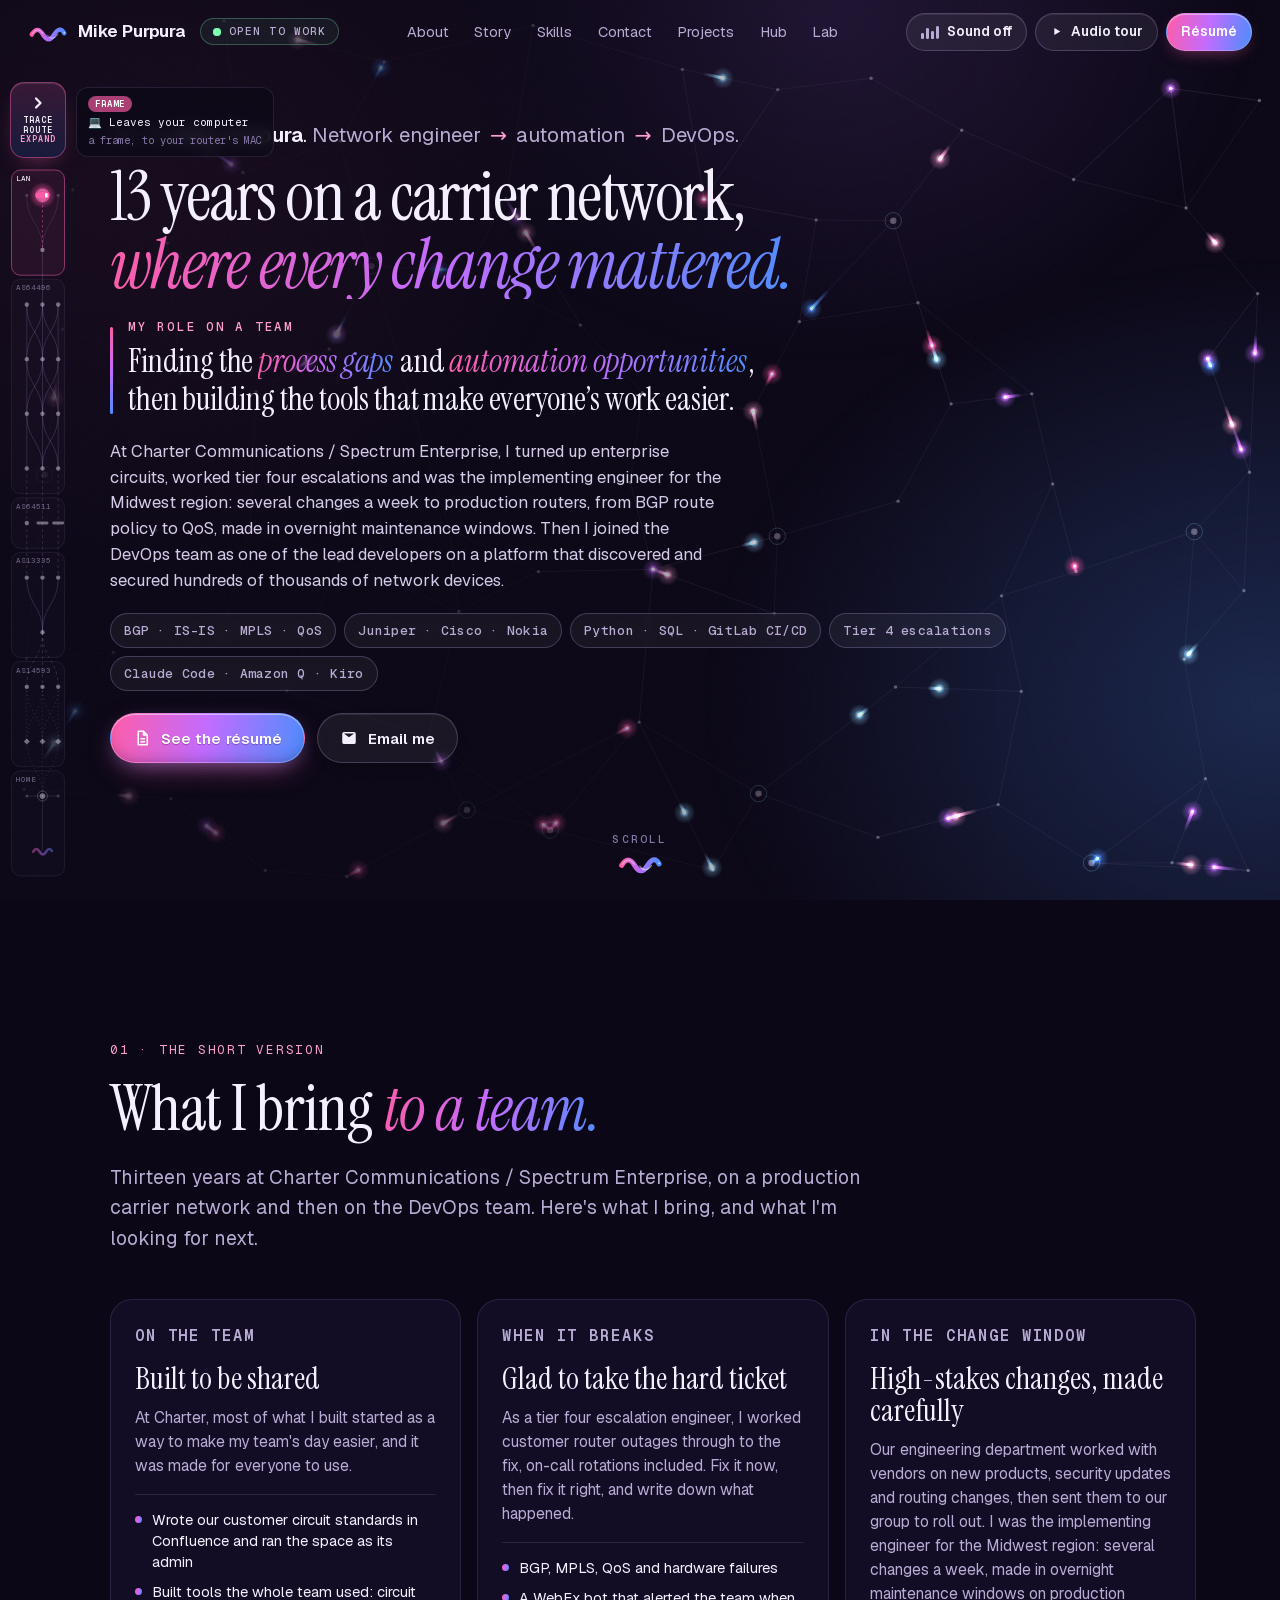
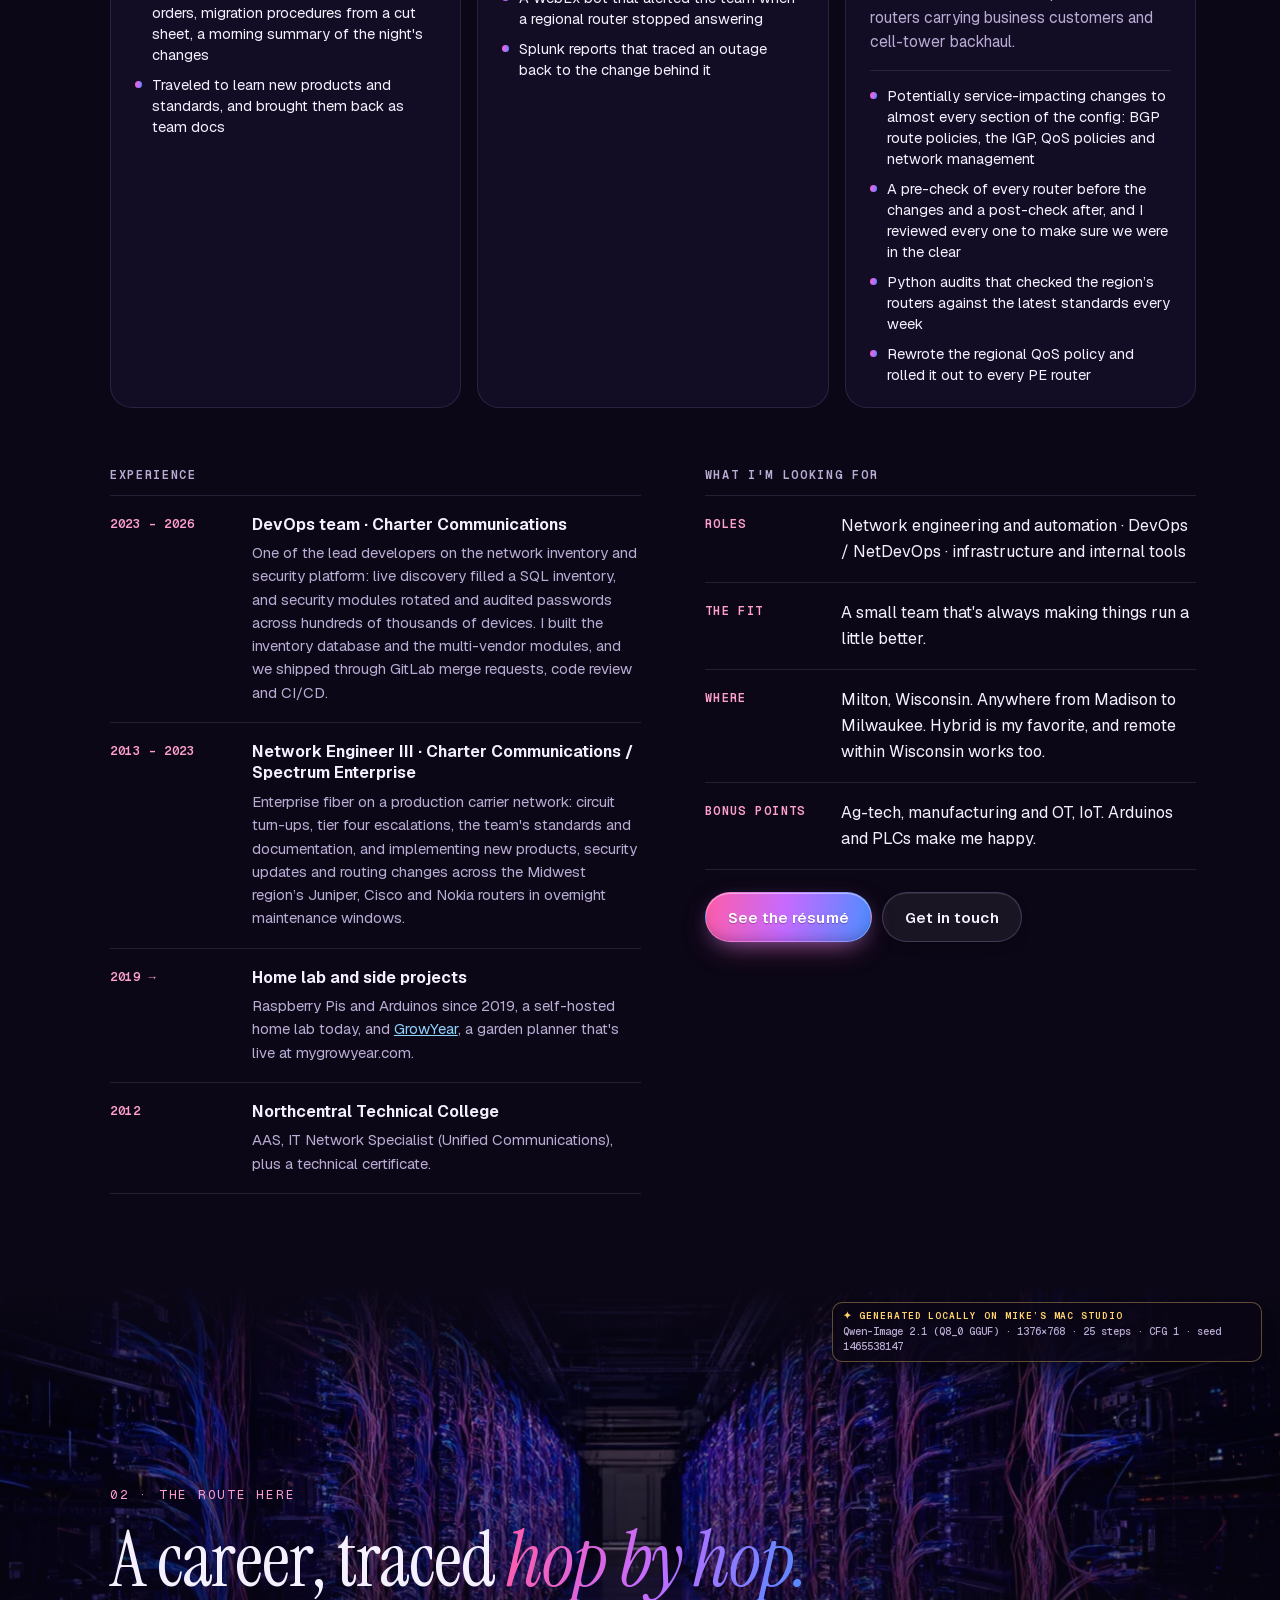
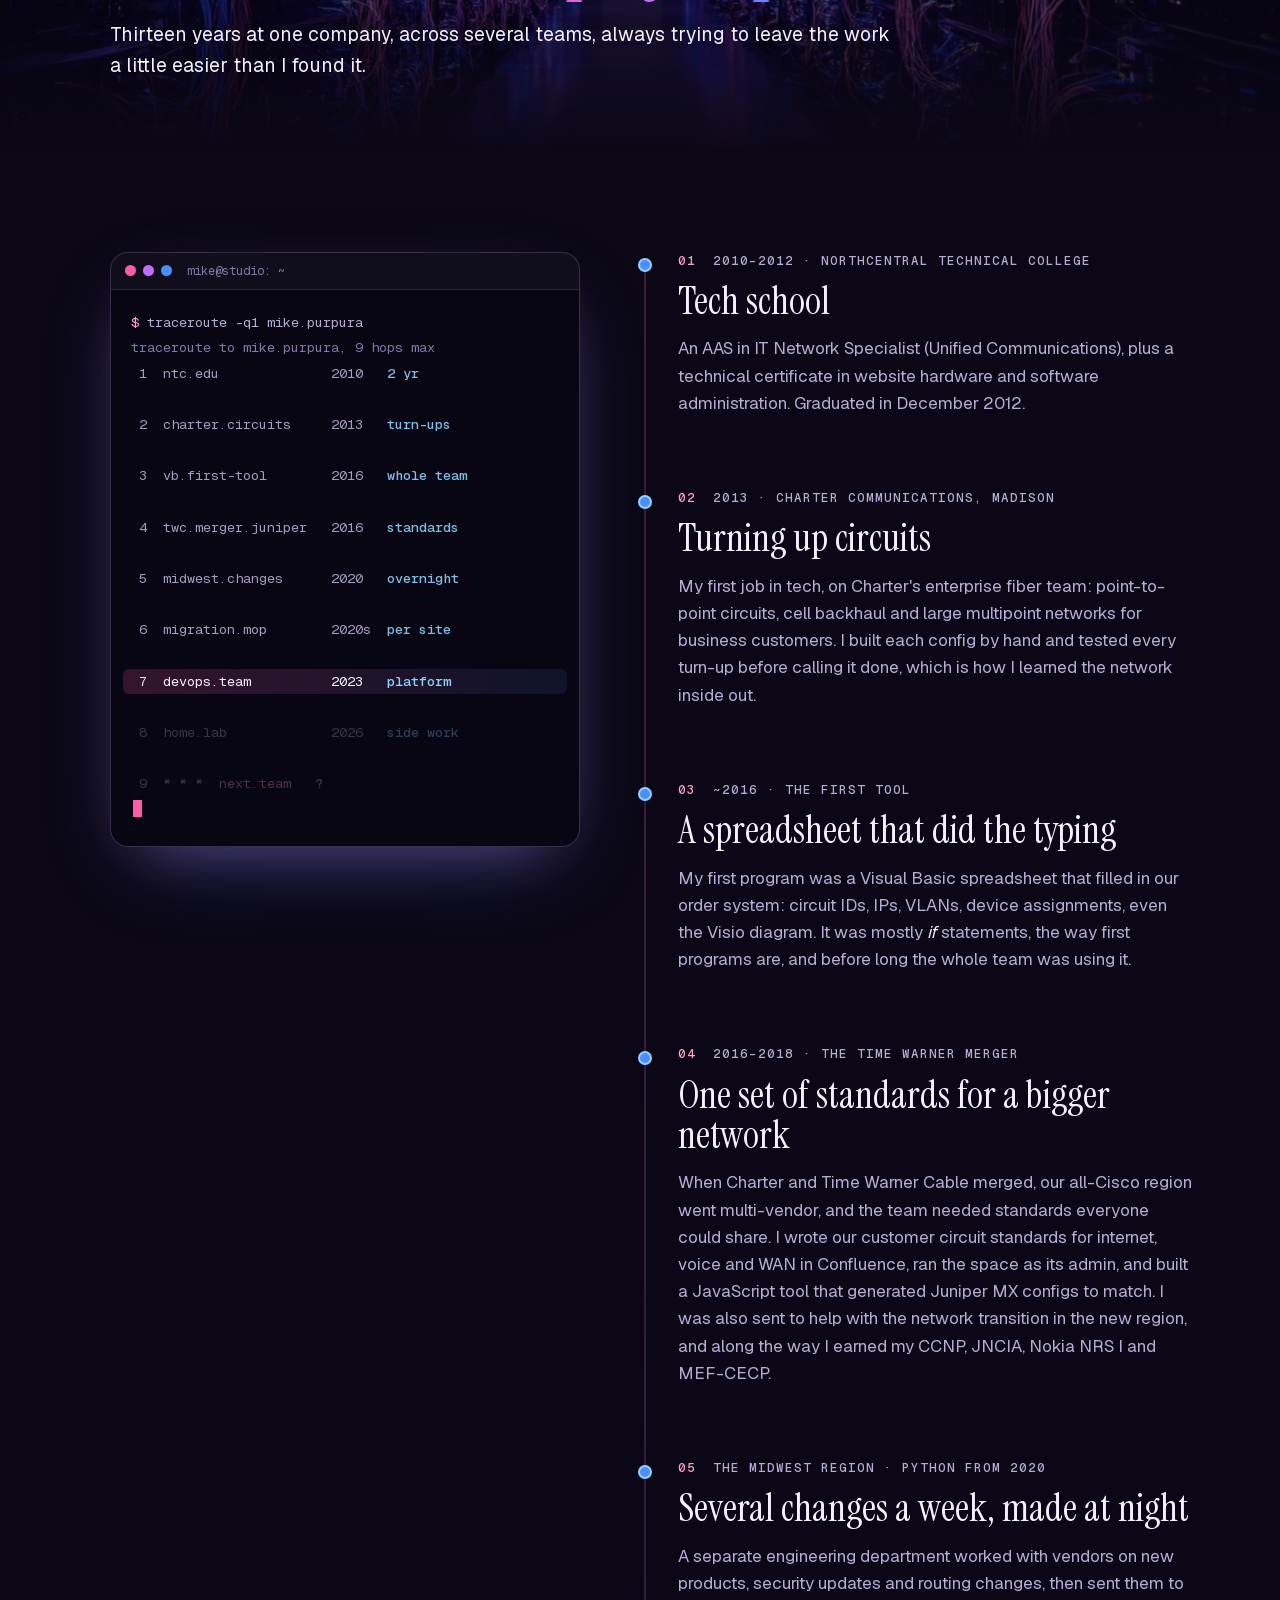
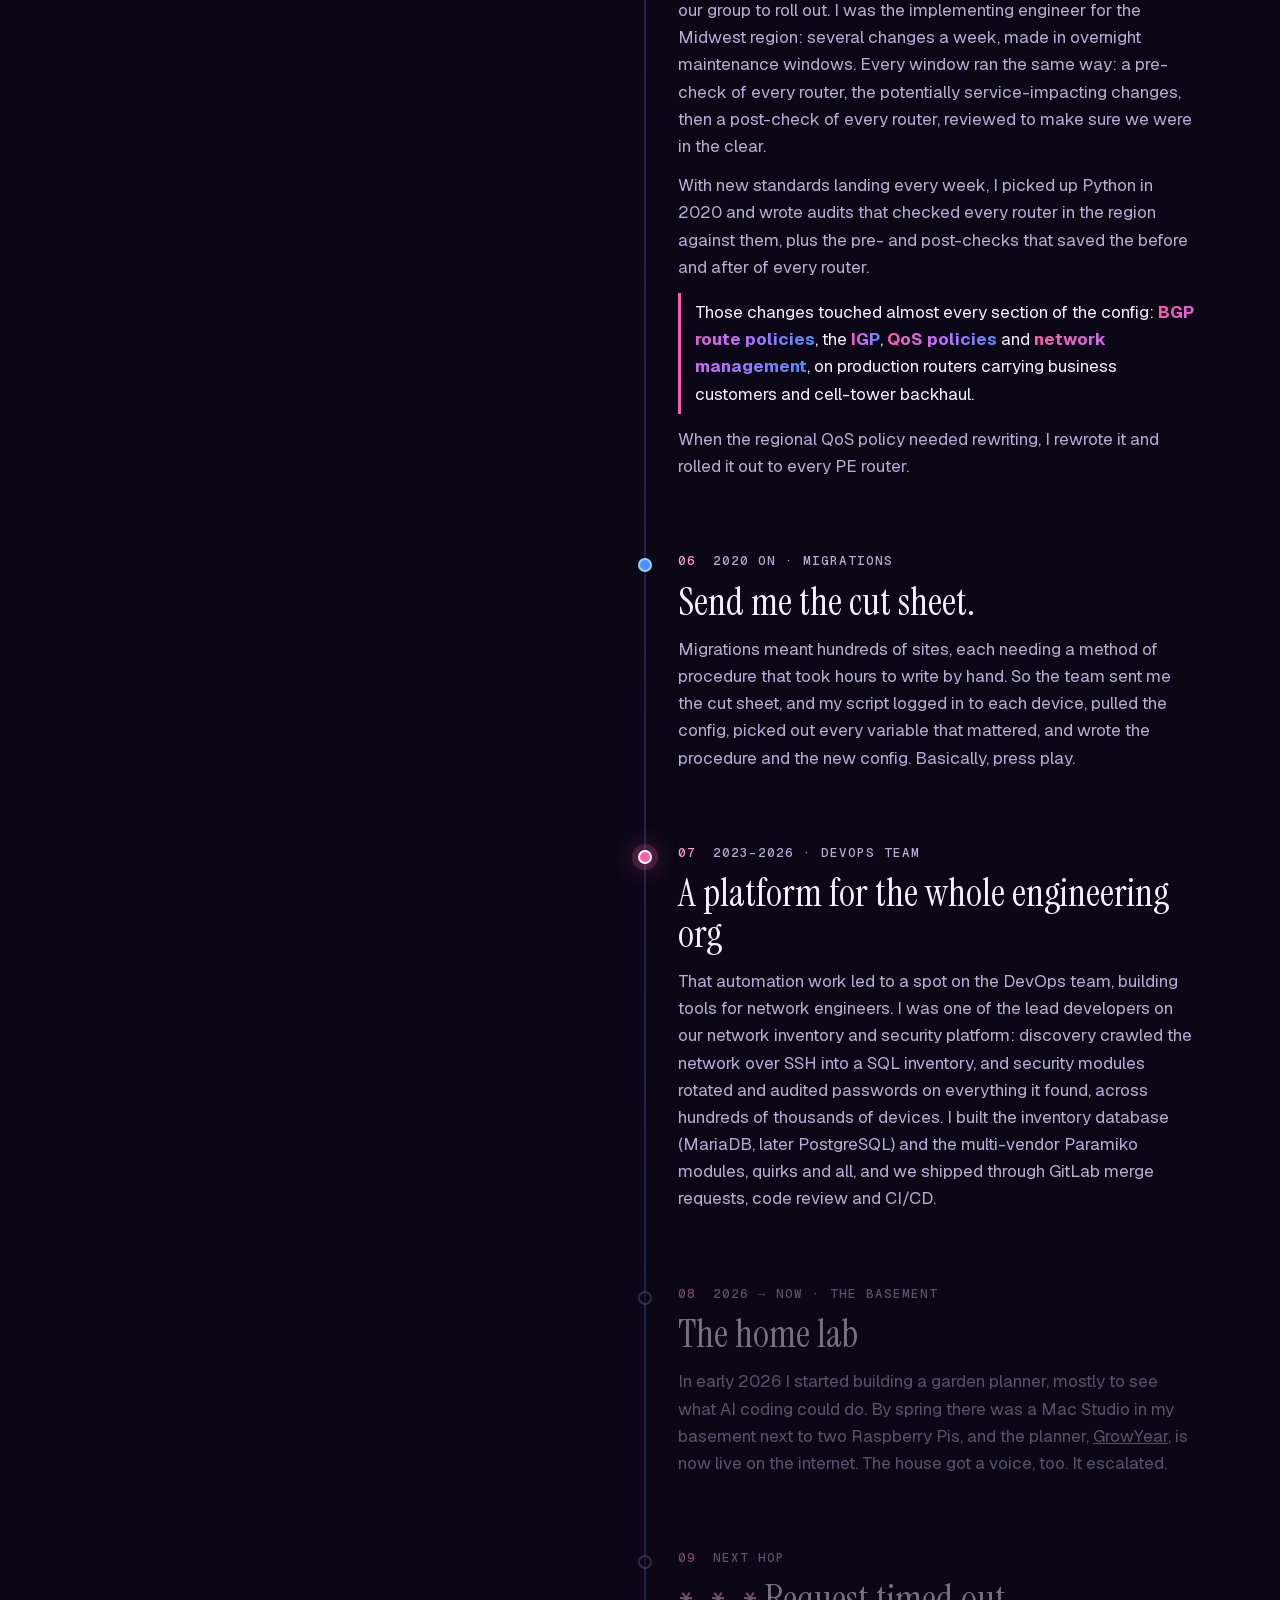
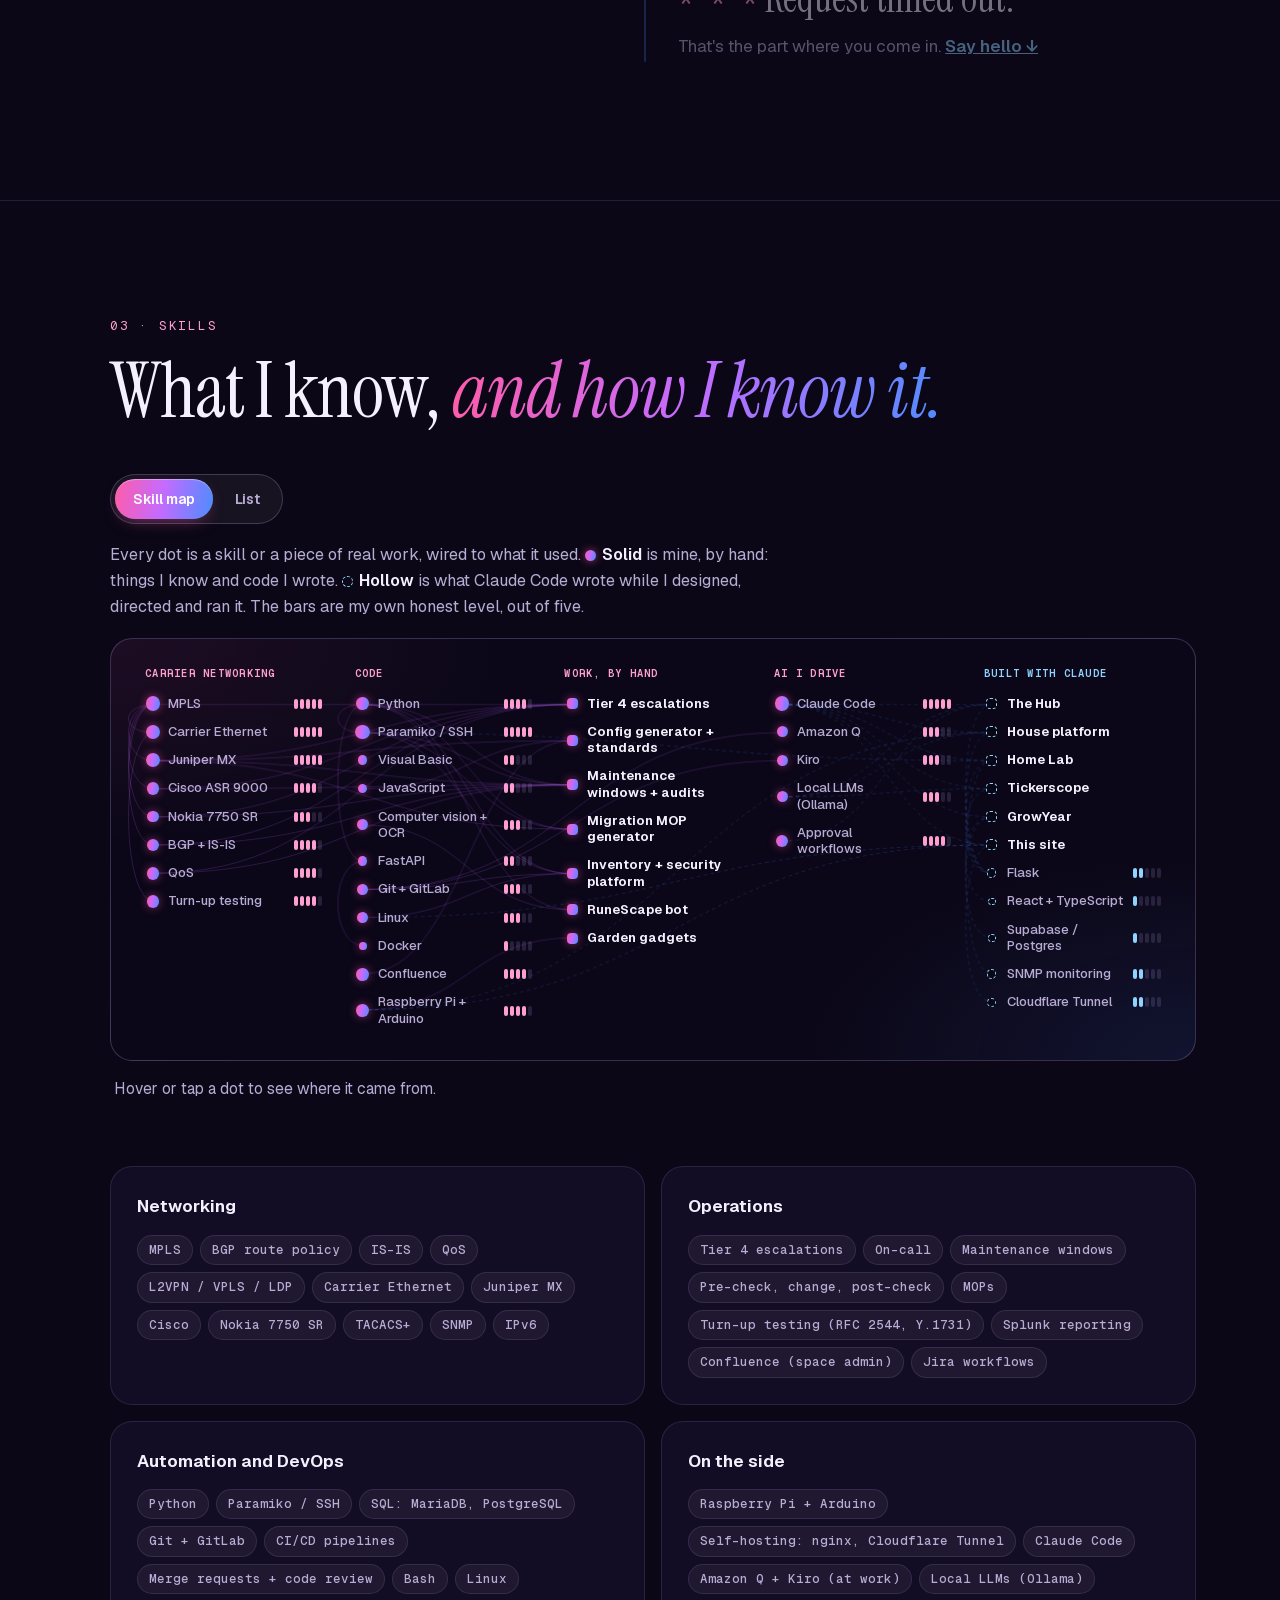
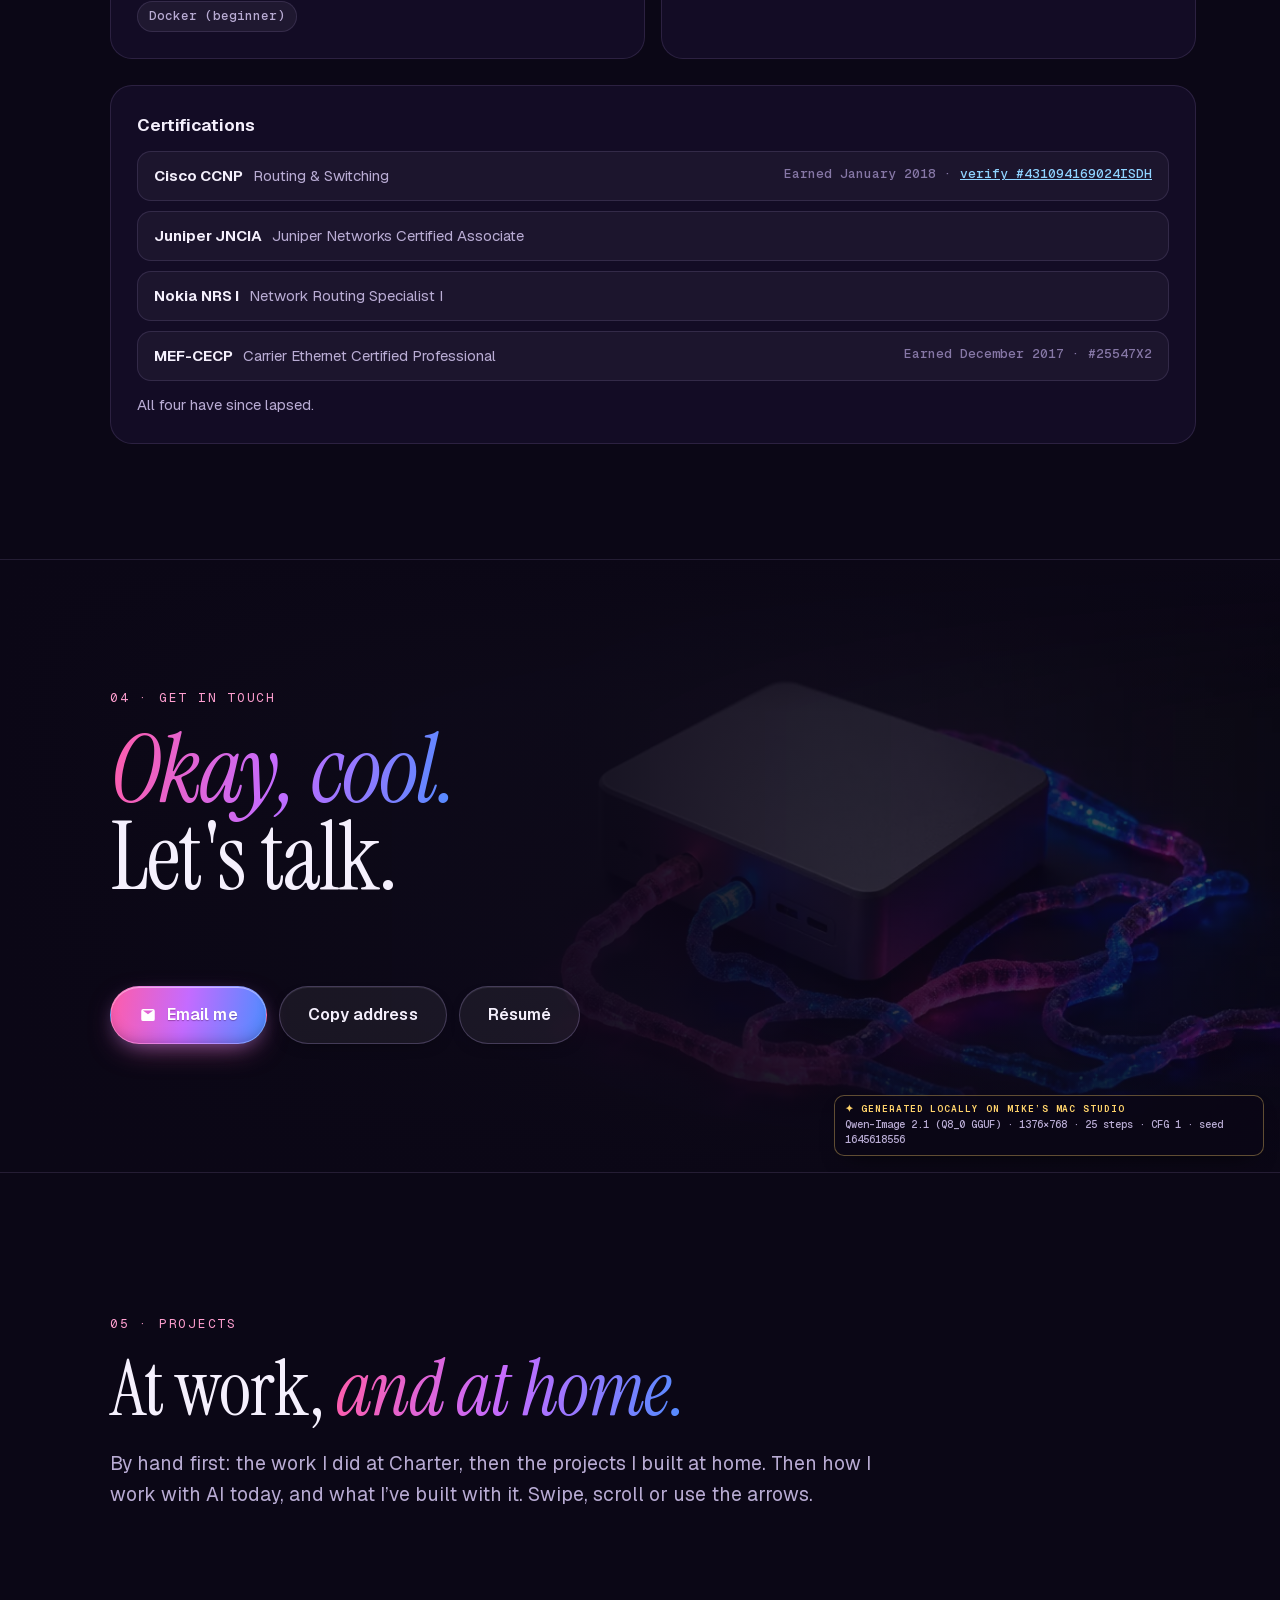
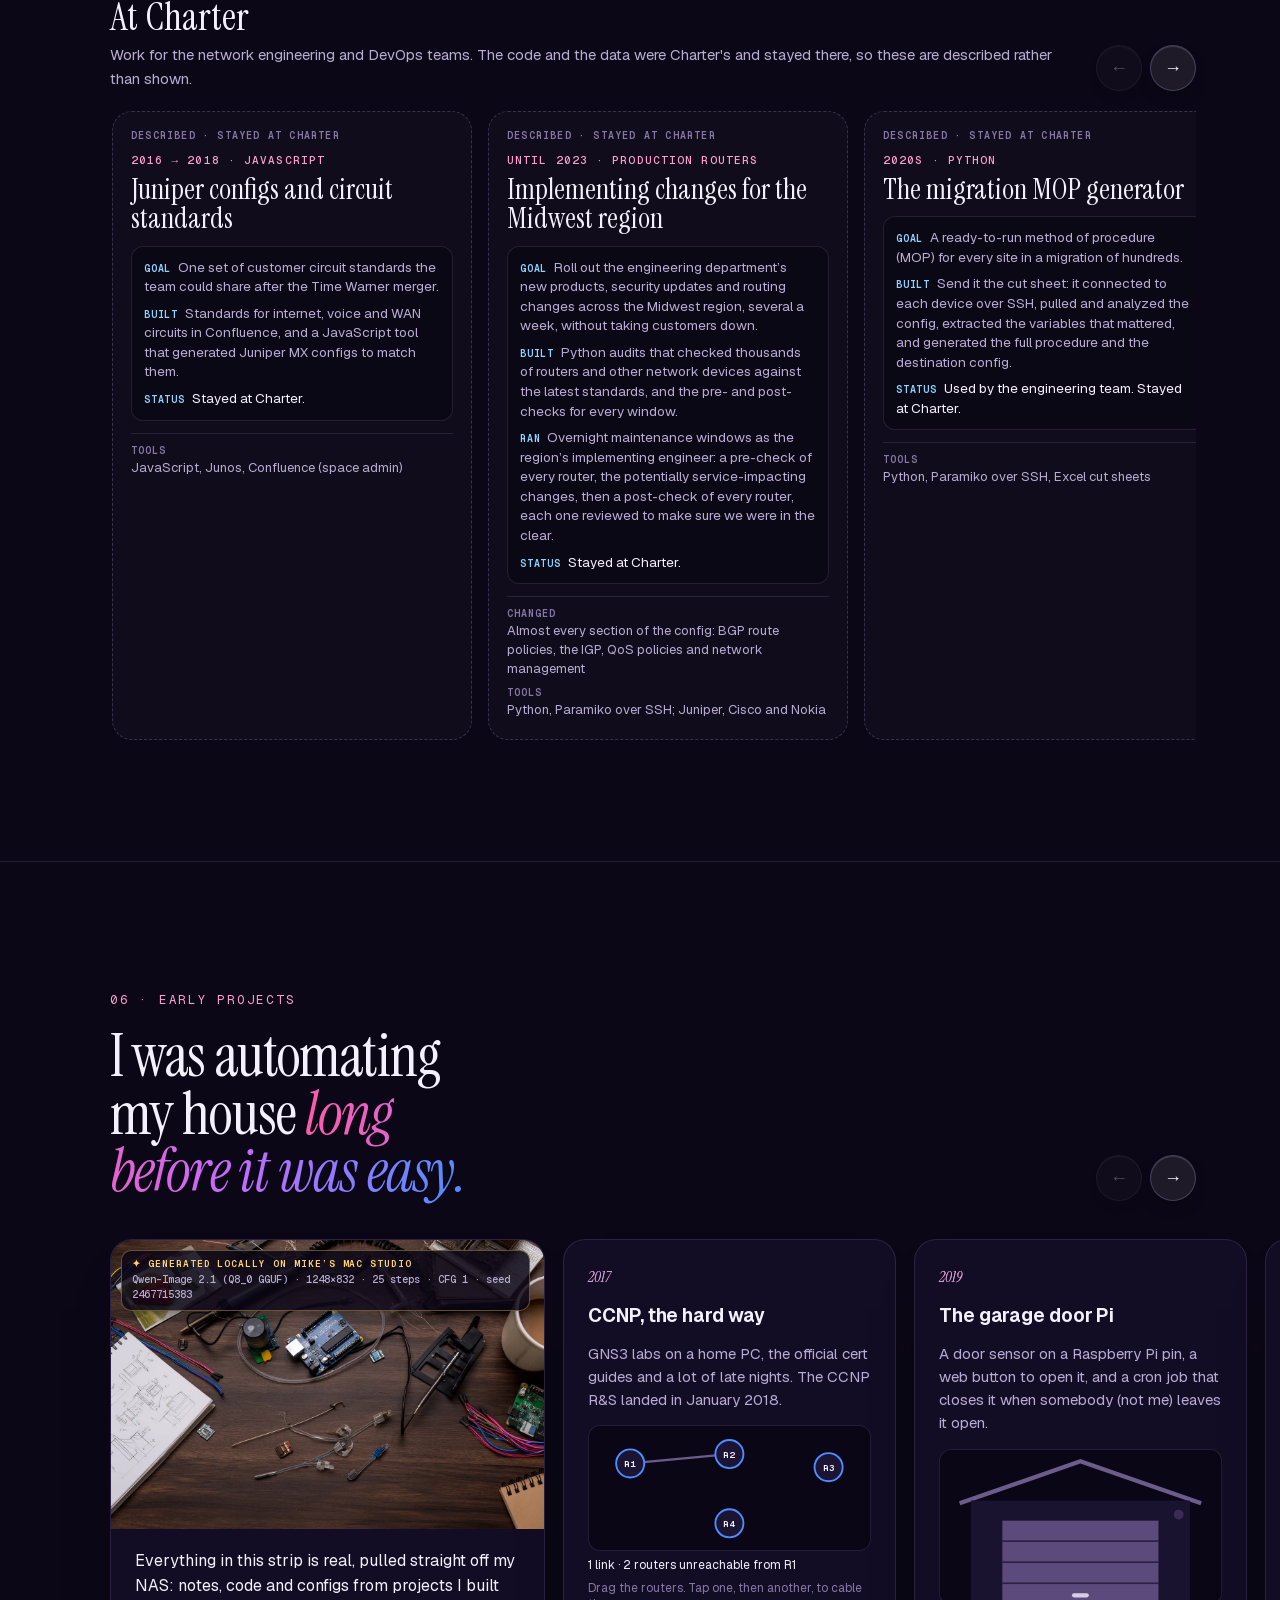
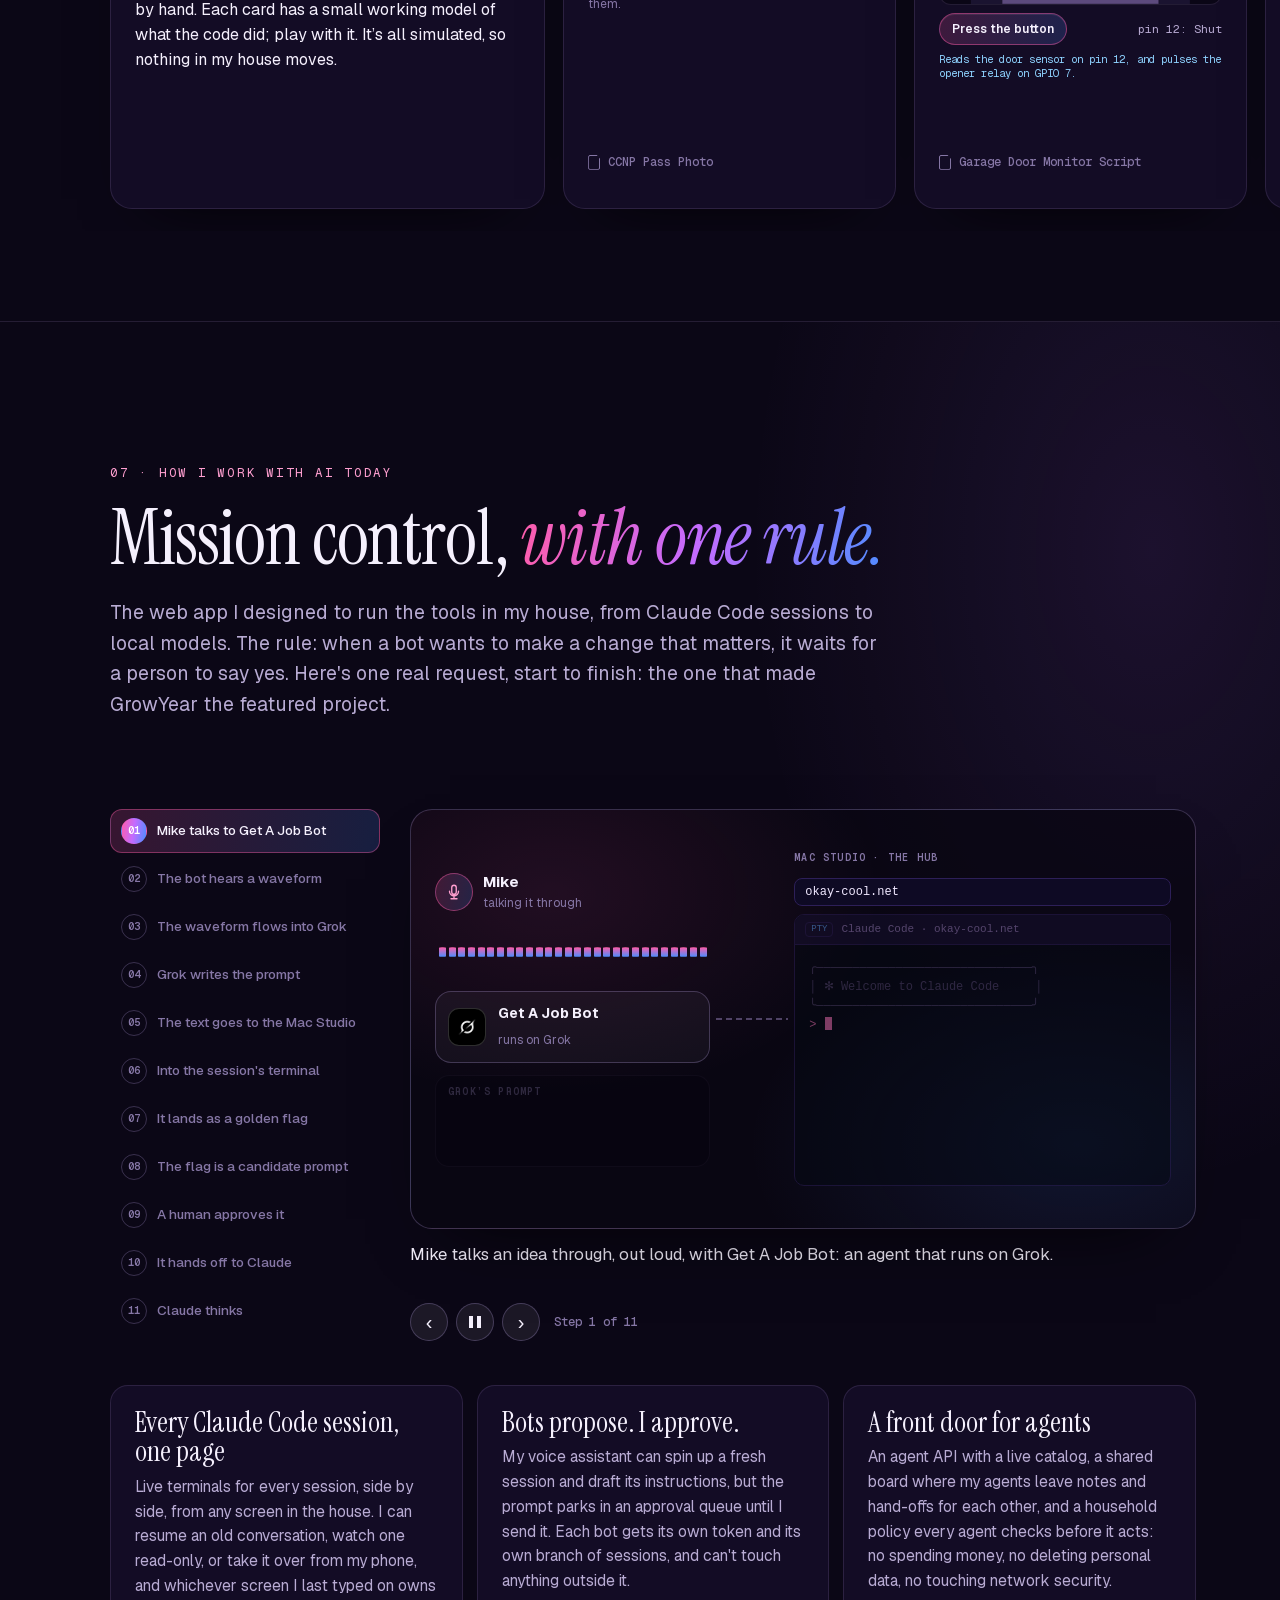
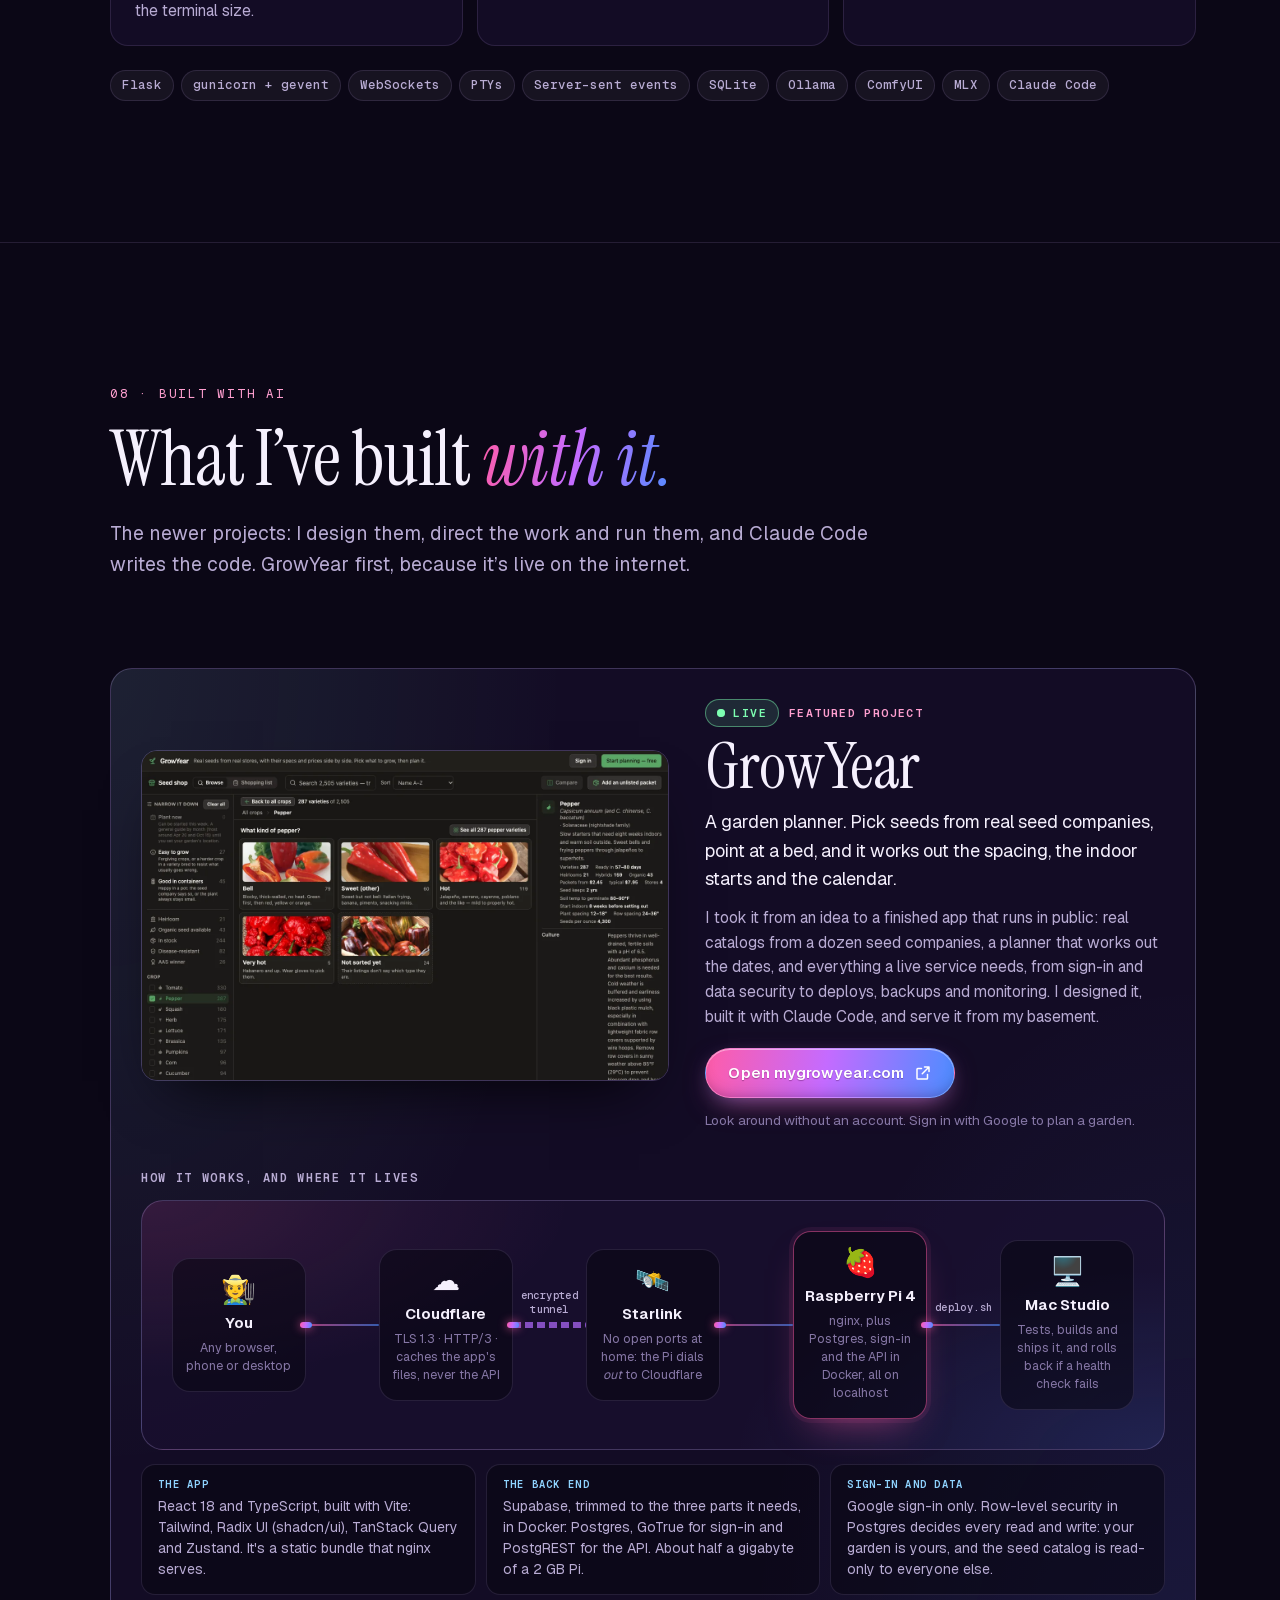
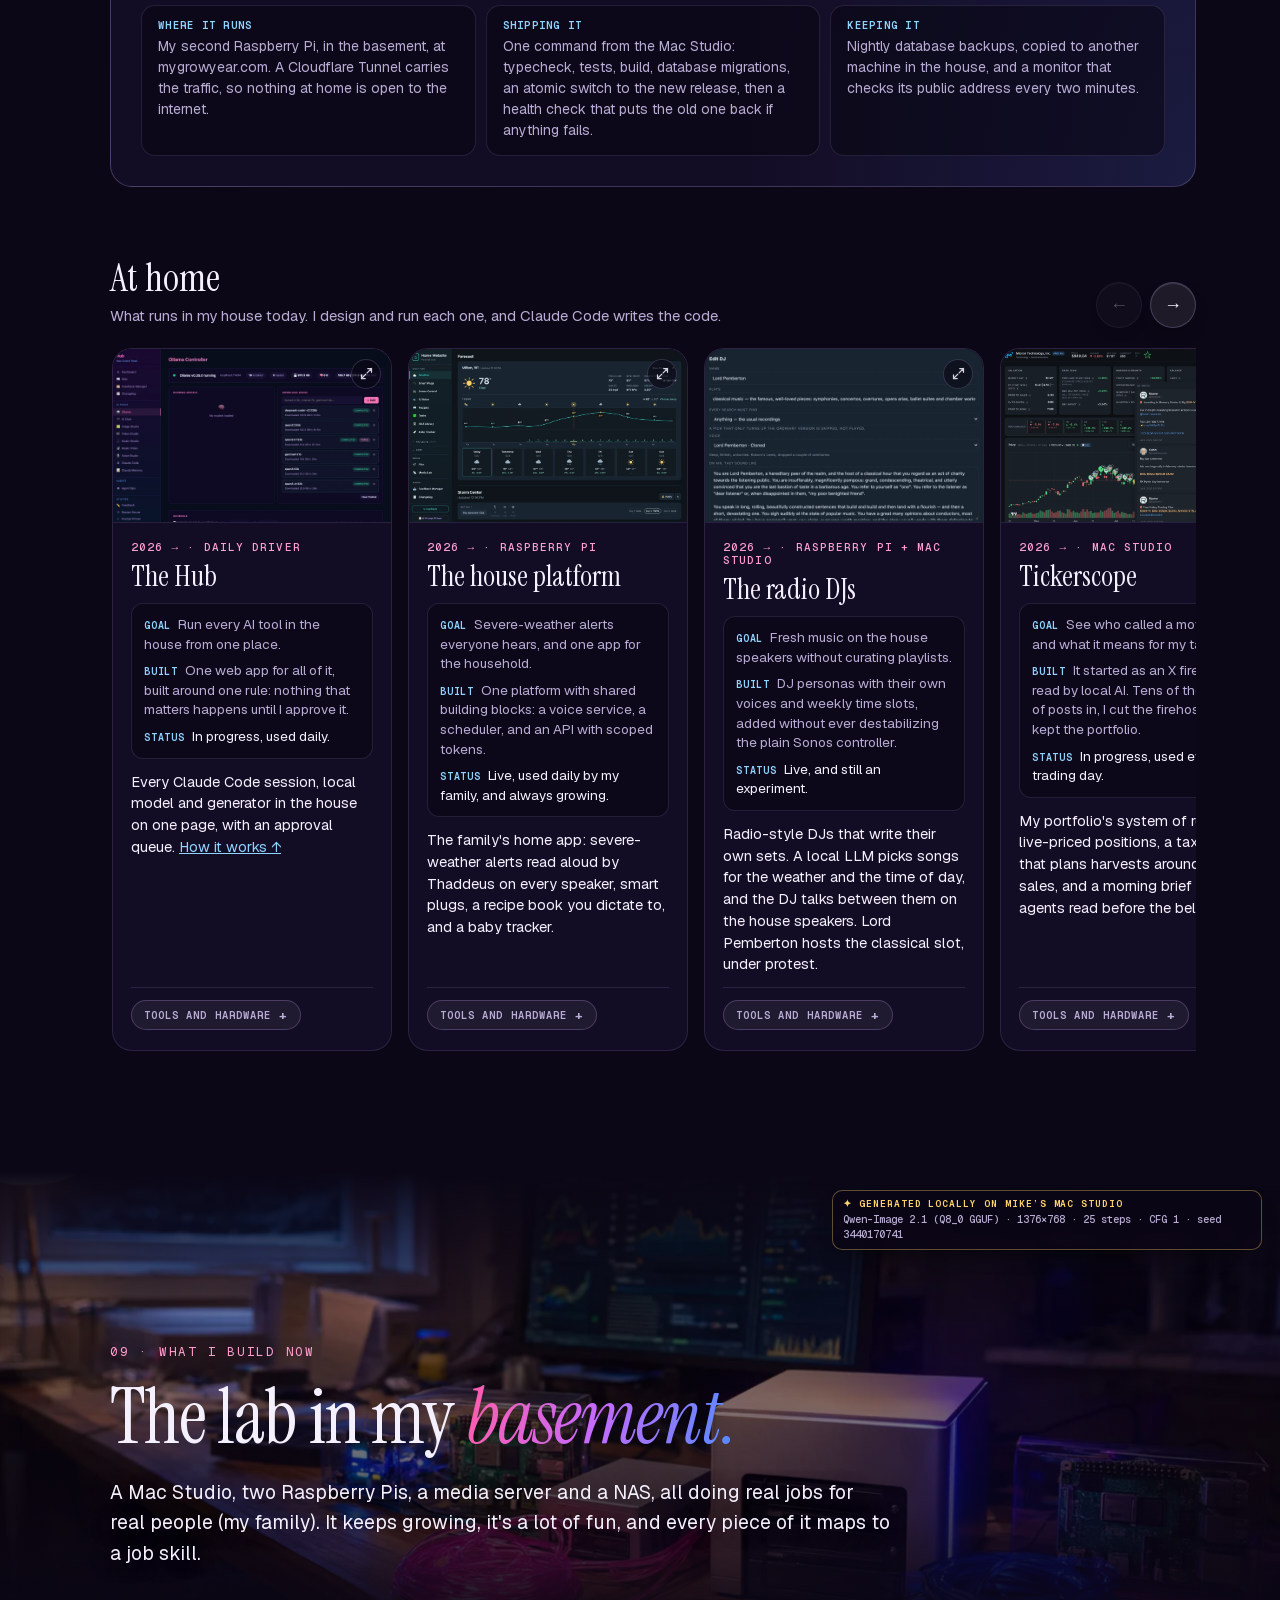
==== index.html @ fd624397 "The change window, told right: the Midwest region's implementing engineer, several changes a week fr" ====
<!doctype html>
<html lang="en">
<head>
<meta charset="utf-8">
<meta name="viewport" content="width=device-width, initial-scale=1, viewport-fit=cover">
<title>Mike Purpura · Network engineer, automation and DevOps</title>
<meta name="description" content="Network engineer and DevOps platform developer: 13 years on Charter's carrier network, from circuit turn-ups and tier four escalations to overnight maintenance on production routers and a platform that found and secured hundreds of thousands of devices. Served from a Raspberry Pi in my house over Starlink.">
<meta name="theme-color" content="#0b0716">
<link rel="canonical" href="https://okay-cool.net/">
<link rel="icon" href="favicon.svg" type="image/svg+xml">
<link rel="apple-touch-icon" href="assets/img/apple-touch-icon.png">

<meta property="og:type" content="website">
<meta property="og:url" content="https://okay-cool.net/">
<meta property="og:title" content="Mike Purpura · Network engineer, automation and DevOps">
<meta property="og:description" content="13 years on a production carrier network: hard tickets, high-stakes changes, and the tools and standards the team worked from. Served from a Raspberry Pi over Starlink.">
<meta property="og:image" content="https://okay-cool.net/assets/img/og.png?v=099febe8">
<meta property="og:image:width" content="1200">
<meta property="og:image:height" content="630">
<meta name="twitter:card" content="summary_large_image">

<link rel="preload" href="assets/fonts/instrument-serif-normal-latin.woff2" as="font" type="font/woff2" crossorigin>
<link rel="preload" href="assets/fonts/geist-normal-latin.woff2" as="font" type="font/woff2" crossorigin>
<link rel="stylesheet" href="assets/css/site.css">
<!-- the full traceroute sidebar is opt-in: route.js switches this media on when a visitor expands it -->
<link rel="stylesheet" href="assets/css/sidebar.css" media="not all" id="side-css">
<script>document.documentElement.classList.add("js")</script>

<script type="application/ld+json">
{
  "@context": "https://schema.org",
  "@type": "Person",
  "name": "Michael Purpura",
  "alternateName": "Mike Purpura",
  "url": "https://okay-cool.net/",
  "jobTitle": "Network & Automation Engineer",
  "address": {"@type": "PostalAddress", "addressLocality": "Milton", "addressRegion": "WI", "addressCountry": "US"},
  "alumniOf": {"@type": "CollegeOrUniversity", "name": "Northcentral Technical College"},
  "hasCredential": [
    {"@type": "EducationalOccupationalCredential", "name": "Cisco CCNP Routing and Switching", "credentialCategory": "certification"},
    {"@type": "EducationalOccupationalCredential", "name": "Juniper Networks Certified Associate (JNCIA)", "credentialCategory": "certification"},
    {"@type": "EducationalOccupationalCredential", "name": "MEF Carrier Ethernet Certified Professional (MEF-CECP)", "credentialCategory": "certification"},
    {"@type": "EducationalOccupationalCredential", "name": "Nokia Network Routing Specialist I (NRS I)", "credentialCategory": "certification"}
  ],
  "knowsAbout": ["MPLS", "BGP", "IS-IS", "QoS", "Carrier Ethernet", "Network automation", "Python", "Paramiko", "SQL", "GitLab CI/CD", "Linux"],
  "sameAs": ["https://github.com/noobcicle"]
}
</script>
</head>
<body>
<a class="skip" href="#tldr">Skip to the short version</a>

<!-- ===================================================== NAV -->
<header class="nav" id="nav">
  <div class="nav-left">
    <a class="brand" href="#top" aria-label="Mike Purpura, back to top">
      <svg class="brand-worm" viewBox="0 0 64 32" aria-hidden="true"><use href="#worm"/></svg>
      <span class="brand-name">Mike Purpura</span>
    </a>
    <p class="nav-status"><span class="dot-live" aria-hidden="true"></span> Open to work<span class="nav-where"> · Milton, Wisconsin</span></p>
  </div>
  <nav class="nav-links" aria-label="Sections">
    <a href="#tldr">About</a>
    <a href="#story">Story</a>
    <a href="#skills">Skills</a>
    <a href="#contact">Contact</a>
    <a href="#projects">Projects</a>
    <a href="#hub">Hub</a>
    <a href="#lab">Lab</a>
  </nav>
  <div class="nav-actions">
    <button class="pill-btn sound-btn" id="sound-btn" type="button" aria-pressed="false" title="Soundtrack (made locally with ACE-Step)">
      <span class="eq" aria-hidden="true"><i></i><i></i><i></i><i></i></span>
      <span class="sound-label">Sound off</span>
    </button>
    <button class="pill-btn tour-btn" id="tour-btn" type="button" aria-pressed="false" title="Audio tour: a narrator reads each chapter as you scroll">
      <svg class="i-play" viewBox="0 0 24 24" aria-hidden="true"><path d="M8 5.5v13l11-6.5z" fill="currentColor"/></svg>
      <svg class="i-stop" viewBox="0 0 24 24" aria-hidden="true"><path d="M7 7h10v10H7z" fill="currentColor"/></svg>
      <span class="tour-label">Audio tour</span>
    </button>
    <a class="pill-btn pill-solid" href="resume/">Résumé</a>
    <button class="menu-btn" id="menu-btn" type="button" aria-expanded="false" aria-controls="mobile-menu" aria-label="Menu"><span></span><span></span></button>
  </div>
</header>
<div class="mobile-menu" id="mobile-menu" hidden>
  <a href="#tldr">About</a><a href="#story">Story</a><a href="#skills">Skills</a><a href="#contact">Contact</a><a href="#projects">Projects</a><a href="#before">Early projects</a><a href="#hub">Hub</a><a href="#lab">Lab</a><a href="#made">How it's made</a><a href="resume/">Résumé</a>
</div>

<!-- the home-hosting story, told as a traceroute of your own request (assets/js/route.js):
     a slim rail on wide screens that expands into a full sidebar, and a strip under the nav on phones -->
<aside class="route" id="route" aria-label="How this page reached you">
  <button class="route-toggle" id="route-toggle" type="button" aria-controls="route" aria-expanded="false"><svg viewBox="0 0 16 16" aria-hidden="true"><path d="M10 3.5 5.5 8l4.5 4.5"/></svg><span class="rt-label">Trace<br class="rt-br">route <b class="rt-act">expand</b></span></button>
  <div class="route-live" id="route-live" hidden>
    <span class="live-dot" aria-hidden="true"></span>
    <span class="route-live-k">Live from my house</span>
    <span class="route-live-v" id="route-live-text"></span>
  </div>
  <p class="route-head" aria-hidden="true">traceroute to mike</p>
  <div class="route-body">
    <canvas class="route-canvas" aria-hidden="true"></canvas>
    <ol class="route-hops" aria-hidden="true"></ol>
  </div>
  <p class="route-story"></p>
  <a class="route-foot" href="#made">Hops marked <i>sim</i> are simulated. The full story &darr;</a>
  <div class="route-note" aria-hidden="true"><span class="route-pdu"></span><span class="route-msg"></span><span class="route-why"></span></div>
  <div class="route-map" aria-hidden="true">
    <p class="route-map-head">traceroute to mike · one hop per section</p>
    <p class="route-map-live" id="route-map-live" hidden></p>
    <ol></ol>
    <p class="route-map-foot">IS-IS and BGP run for real in your browser. Cloudflare and Starlink are the networks this page actually crossed. The ISP, the transit networks and every metric are made up. <a href="#made">How it works &darr;</a></p>
  </div>
</aside>

<main id="top">

<!-- ===================================================== HERO: the pitch -->
<section class="hero" id="hero" data-chapter="Hello" data-guide="intro">
  <canvas class="hero-canvas" id="hero-canvas" aria-hidden="true"></canvas>
  <div class="hero-glow" aria-hidden="true"></div>
  <div class="hero-inner">
    <p class="hero-hi reveal">Hi, I'm <strong>Mike Purpura</strong>. <span class="hero-path">Network engineer <i aria-hidden="true">&rarr;</i> automation <i aria-hidden="true">&rarr;</i> DevOps.</span></p>
    <h1 class="hero-title">
      <span class="line"><span class="word">13 years on a carrier network,</span></span>
      <span class="line"><em class="word gummy-text">where every change mattered.</em></span>
    </h1>
    <p class="hero-pitch reveal"><span class="hero-pitch-k">My role on a team</span> Finding the <em>process gaps</em> and <em>automation opportunities</em>, then building the tools that make everyone&rsquo;s work easier.</p>
    <p class="hero-lead reveal">At Charter Communications / Spectrum Enterprise, I turned up enterprise circuits, worked tier four escalations and was the implementing engineer for the Midwest region: several changes a week to production routers, from BGP route policy to QoS, made in overnight maintenance windows. Then I joined the DevOps team as one of the lead developers on a platform that discovered and secured hundreds of thousands of network devices.</p>
    <ul class="proof reveal" aria-label="Highlights">
      <li>BGP · IS-IS · MPLS · QoS</li>
      <li>Juniper · Cisco · Nokia</li>
      <li>Python · SQL · GitLab CI/CD</li>
      <li>Tier 4 escalations</li>
      <li>Claude Code · Amazon Q · Kiro</li>
    </ul>
    <div class="hero-ctas reveal">
      <a class="btn btn-gummy" href="resume/">
        <svg viewBox="0 0 24 24" aria-hidden="true"><path d="M7 3h7l5 5v13H7zM14 3v5h5M10 13h6M10 17h6" fill="none" stroke="currentColor" stroke-width="2" stroke-linejoin="round"/></svg>
        See the résumé
      </a>
      <a class="btn btn-ghost js-email" href="#contact">
        <svg viewBox="0 0 24 24" aria-hidden="true"><path d="M3 6.5A2.5 2.5 0 0 1 5.5 4h13A2.5 2.5 0 0 1 21 6.5v11a2.5 2.5 0 0 1-2.5 2.5h-13A2.5 2.5 0 0 1 3 17.5zm2.2-.5L12 11l6.8-5z" fill="currentColor"/></svg>
        Email me
      </a>
    </div>
  </div>
  <a class="scroll-cue" href="#tldr" aria-label="Scroll down">
    <span>scroll</span>
    <svg viewBox="0 0 64 32" aria-hidden="true"><use href="#worm"/></svg>
  </a>
</section>


<!-- ===================================================== 01 THE SHORT VERSION: what I bring, where I've been, what I'm after -->
<section class="tldr" id="tldr" data-chapter="The short version" data-guide="tldr">
  <div class="wrap">
    <header class="section-head">
      <p class="eyebrow reveal">01 · The short version</p>
      <h2 class="display reveal">What I bring <em>to a team.</em></h2>
      <p class="section-lede reveal">Thirteen years at Charter Communications / Spectrum Enterprise, on a production carrier network and then on the DevOps team. Here's what I bring, and what I'm looking for next.</p>
    </header>

    <div class="bring">
      <article class="bring-card reveal">
        <p class="bring-k">On the team</p>
        <h3>Built to be shared</h3>
        <p>At Charter, most of what I built started as a way to make my team's day easier, and it was made for everyone to use.</p>
        <ul>
          <li>Wrote our customer circuit standards in Confluence and ran the space as its admin</li>
          <li>Built tools the whole team used: circuit orders, migration procedures from a cut sheet, a morning summary of the night's changes</li>
          <li>Traveled to learn new products and standards, and brought them back as team docs</li>
        </ul>
      </article>
      <article class="bring-card reveal">
        <p class="bring-k">When it breaks</p>
        <h3>Glad to take the hard ticket</h3>
        <p>As a tier four escalation engineer, I worked customer router outages through to the fix, on-call rotations included. Fix it now, then fix it right, and write down what happened.</p>
        <ul>
          <li>BGP, MPLS, QoS and hardware failures</li>
          <li>A WebEx bot that alerted the team when a regional router stopped answering</li>
          <li>Splunk reports that traced an outage back to the change behind it</li>
        </ul>
      </article>
      <article class="bring-card reveal">
        <p class="bring-k">In the change window</p>
        <h3>High-stakes changes, made carefully</h3>
        <p>Our engineering department worked with vendors on new products, security updates and routing changes, then sent them to our group to roll out. I was the implementing engineer for the Midwest region: several changes a week, made in overnight maintenance windows on production routers carrying business customers and cell-tower backhaul.</p>
        <ul>
          <li>Potentially service-impacting changes to almost every section of the config: BGP route policies, the IGP, QoS policies and network management</li>
          <li>A pre-check of every router before the changes and a post-check after, and I reviewed every one to make sure we were in the clear</li>
          <li>Python audits that checked the region&rsquo;s routers against the latest standards every week</li>
          <li>Rewrote the regional QoS policy and rolled it out to every PE router</li>
        </ul>
      </article>
    </div>

    <div class="brief">
      <div class="brief-col">
        <h3 class="brief-h">Experience</h3>
        <ol class="xp">
          <li class="reveal"><p class="xp-when">2023 – 2026</p><div><h4>DevOps team · Charter Communications</h4><p>One of the lead developers on the network inventory and security platform: live discovery filled a SQL inventory, and security modules rotated and audited passwords across hundreds of thousands of devices. I built the inventory database and the multi-vendor modules, and we shipped through GitLab merge requests, code review and CI/CD.</p></div></li>
          <li class="reveal"><p class="xp-when">2013 – 2023</p><div><h4>Network Engineer III · Charter Communications / Spectrum Enterprise</h4><p>Enterprise fiber on a production carrier network: circuit turn-ups, tier four escalations, the team's standards and documentation, and implementing new products, security updates and routing changes across the Midwest region&rsquo;s Juniper, Cisco and Nokia routers in overnight maintenance windows.</p></div></li>
          <li class="reveal"><p class="xp-when">2019 →</p><div><h4>Home lab and side projects</h4><p>Raspberry Pis and Arduinos since 2019, a self-hosted home lab today, and <a href="#growyear">GrowYear</a>, a garden planner that's live at mygrowyear.com.</p></div></li>
          <li class="reveal"><p class="xp-when">2012</p><div><h4>Northcentral Technical College</h4><p>AAS, IT Network Specialist (Unified Communications), plus a technical certificate.</p></div></li>
        </ol>
      </div>
      <div class="brief-col">
        <h3 class="brief-h">What I'm looking for</h3>
        <div class="next-list">
          <div class="next-row reveal"><span class="next-k">Roles</span><p>Network engineering and automation · DevOps / NetDevOps · infrastructure and internal tools</p></div>
          <div class="next-row reveal"><span class="next-k">The fit</span><p>A small team that's always making things run a little better.</p></div>
          <div class="next-row reveal"><span class="next-k">Where</span><p>Milton, Wisconsin. Anywhere from Madison to Milwaukee. Hybrid is my favorite, and remote within Wisconsin works too.</p></div>
          <div class="next-row reveal"><span class="next-k">Bonus points</span><p>Ag-tech, manufacturing and OT, IoT. Arduinos and PLCs make me happy.</p></div>
        </div>
        <div class="brief-actions reveal">
          <a class="btn btn-gummy" href="resume/">See the résumé</a>
          <a class="btn btn-ghost" href="#contact">Get in touch</a>
        </div>
      </div>
    </div>
  </div>
</section>

<!-- ===================================================== 02 STORY / TRACEROUTE: right after the short version, so the career is near the top -->
<section class="story" id="story" data-chapter="The route here" data-guide="story">
  <div class="chapter-band">
    <img decoding="async" class="chapter-band-art" src="assets/img/art/central_office.webp" alt="AI-generated art: a long aisle of carrier network racks with glowing pink and blue fiber patch cables" loading="lazy" width="1376" height="768"><span class="ai-chip ai-chip-band"><b>Generated locally on Mike&rsquo;s Mac Studio</b><span>Qwen-Image 2.1 (Q8_0 GGUF) · 1376×768 · 25 steps · CFG 1 · seed 1465538147</span></span>
    <div class="wrap chapter-band-text">
      <p class="eyebrow reveal">02 · The route here</p>
      <h2 class="display reveal">A career, traced <em>hop by hop.</em></h2>
      <p class="section-lede reveal">Thirteen years at one company, across several teams, always trying to leave the work a little easier than I found it.</p>
    </div>
  </div>
  <div class="wrap">
    <div class="trace">
      <aside class="trace-term" aria-hidden="true">
        <div class="term">
          <div class="term-bar"><i></i><i></i><i></i><span>mike@studio: ~</span></div>
          <pre class="term-body"><span class="t-prompt">$</span> traceroute -q1 mike.purpura
<span class="t-dim">traceroute to mike.purpura, 9 hops max</span>
<span class="term-line" data-hop="1"> 1  ntc.edu              2010   <b>2 yr</b></span>
<span class="term-line" data-hop="2"> 2  charter.circuits     2013   <b>turn-ups</b></span>
<span class="term-line" data-hop="3"> 3  vb.first-tool        2016   <b>whole team</b></span>
<span class="term-line" data-hop="4"> 4  twc.merger.juniper   2016   <b>standards</b></span>
<span class="term-line" data-hop="5"> 5  midwest.changes      2020   <b>overnight</b></span>
<span class="term-line" data-hop="6"> 6  migration.mop        2020s  <b>per site</b></span>
<span class="term-line" data-hop="7"> 7  devops.team          2023   <b>platform</b></span>
<span class="term-line" data-hop="8"> 8  home.lab             2026   <b>side work</b></span>
<span class="term-line" data-hop="9"> 9  * * *  <span class="t-pink">next.team</span>   <b>?</b></span><span class="term-cursor"></span></pre>
        </div>
      </aside>

      <ol class="hops">
        <li class="hop" data-hop="1">
          <p class="hop-meta"><span class="hop-n">01</span> 2010–2012 · Northcentral Technical College</p>
          <h3>Tech school</h3>
          <p>An AAS in IT Network Specialist (Unified Communications), plus a technical certificate in website hardware and software administration. Graduated in December 2012.</p>
        </li>
        <li class="hop" data-hop="2">
          <p class="hop-meta"><span class="hop-n">02</span> 2013 · Charter Communications, Madison</p>
          <h3>Turning up circuits</h3>
          <p>My first job in tech, on Charter's enterprise fiber team: point-to-point circuits, cell backhaul and large multipoint networks for business customers. I built each config by hand and tested every turn-up before calling it done, which is how I learned the network inside out.</p>
        </li>
        <li class="hop" data-hop="3">
          <p class="hop-meta"><span class="hop-n">03</span> ~2016 · The first tool</p>
          <h3>A spreadsheet that did the typing</h3>
          <p>My first program was a Visual Basic spreadsheet that filled in our order system: circuit IDs, IPs, VLANs, device assignments, even the Visio diagram. It was mostly <em>if</em> statements, the way first programs are, and before long the whole team was using it.</p>
        </li>
        <li class="hop" data-hop="4">
          <p class="hop-meta"><span class="hop-n">04</span> 2016–2018 · The Time Warner merger</p>
          <h3>One set of standards for a bigger network</h3>
          <p>When Charter and Time Warner Cable merged, our all-Cisco region went multi-vendor, and the team needed standards everyone could share. I wrote our customer circuit standards for internet, voice and WAN in Confluence, ran the space as its admin, and built a JavaScript tool that generated Juniper MX configs to match. I was also sent to help with the network transition in the new region, and along the way I earned my CCNP, JNCIA, Nokia NRS I and MEF-CECP.</p>
        </li>
        <li class="hop" data-hop="5">
          <p class="hop-meta"><span class="hop-n">05</span> The Midwest region · Python from 2020</p>
          <h3>Several changes a week, made at night</h3>
          <p>A separate engineering department worked with vendors on new products, security updates and routing changes, then sent them to our group to roll out. I was the implementing engineer for the Midwest region: several changes a week, made in overnight maintenance windows. Every window ran the same way: a pre-check of every router, the potentially service-impacting changes, then a post-check of every router, reviewed to make sure we were in the clear.</p>
          <p>With new standards landing every week, I picked up Python in 2020 and wrote audits that checked every router in the region against them, plus the pre- and post-checks that saved the before and after of every router.</p>
          <p class="hop-stat">Those changes touched almost every section of the config: <strong>BGP route policies</strong>, the <strong>IGP</strong>, <strong>QoS policies</strong> and <strong>network management</strong>, on production routers carrying business customers and cell-tower backhaul.</p>
          <p>When the regional QoS policy needed rewriting, I rewrote it and rolled it out to every PE router.</p>
        </li>
        <li class="hop" data-hop="6">
          <p class="hop-meta"><span class="hop-n">06</span> 2020 on · Migrations</p>
          <h3>Send me the cut sheet.</h3>
          <p>Migrations meant hundreds of sites, each needing a method of procedure that took hours to write by hand. So the team sent me the cut sheet, and my script logged in to each device, pulled the config, picked out every variable that mattered, and wrote the procedure and the new config. Basically, press play.</p>
        </li>
        <li class="hop" data-hop="7">
          <p class="hop-meta"><span class="hop-n">07</span> 2023–2026 · DevOps team</p>
          <h3>A platform for the whole engineering org</h3>
          <p>That automation work led to a spot on the DevOps team, building tools for network engineers. I was one of the lead developers on our network inventory and security platform: discovery crawled the network over SSH into a SQL inventory, and security modules rotated and audited passwords on everything it found, across hundreds of thousands of devices. I built the inventory database (MariaDB, later PostgreSQL) and the multi-vendor Paramiko modules, quirks and all, and we shipped through GitLab merge requests, code review and CI/CD.</p>
        </li>
        <li class="hop" data-hop="8">
          <p class="hop-meta"><span class="hop-n">08</span> 2026 → now · The basement</p>
          <h3>The home lab</h3>
          <p>In early 2026 I started building a garden planner, mostly to see what AI coding could do. By spring there was a Mac Studio in my basement next to two Raspberry Pis, and the planner, <a href="#growyear">GrowYear</a>, is now live on the internet. The house got a voice, too. It escalated.</p>
        </li>
        <li class="hop hop-last" data-hop="9">
          <p class="hop-meta"><span class="hop-n">09</span> Next hop</p>
          <h3><span class="mono">* * *</span> Request timed out.</h3>
          <p>That's the part where you come in. <a href="#contact">Say hello &darr;</a></p>
        </li>
      </ol>
    </div>
  </div>
</section>

<!-- ===================================================== 03 SKILLS (the map is assets/js/skills.js; it opens the section, with a list tab beside it) -->
<section class="skills" id="skills" data-chapter="Skills" aria-labelledby="skills-title">
  <div class="wrap">
    <header class="section-head">
      <p class="eyebrow reveal">03 · Skills</p>
      <h2 class="display reveal" id="skills-title">What I know, <em>and how I know it.</em></h2>
    </header>
    <div class="skill-views reveal" id="skill-views">
      <div class="skill-tabs" role="tablist" aria-label="How to see my skills">
        <button type="button" class="skill-tab" role="tab" id="skill-tab-map" aria-controls="skill-panel-map" aria-selected="true">Skill map</button>
        <button type="button" class="skill-tab" role="tab" id="skill-tab-list" aria-controls="skill-panel-list" aria-selected="false" tabindex="-1">List</button>
      </div>
      <div class="skill-panel" id="skill-panel-map" role="tabpanel" aria-labelledby="skill-tab-map">
        <p class="section-lede skill-lede">Every dot is a skill or a piece of real work, wired to what it used. <span class="sk-key sk-key-hand">Solid</span> is mine, by hand: things I know and code I wrote. <span class="sk-key sk-key-ai">Hollow</span> is what Claude Code wrote while I designed, directed and ran it. The bars are my own honest level, out of five.</p>
        <div class="skillmap" id="skillmap">
          <canvas class="skillmap-links" aria-hidden="true"></canvas>
          <div class="skillmap-cols"></div>
        </div>
        <p class="skillmap-detail" id="skillmap-detail" aria-live="polite">Hover or tap a dot to see where it came from.</p>
      </div>
      <div class="skill-panel skill-table" id="skill-panel-list" role="tabpanel" aria-labelledby="skill-tab-list" hidden>
        <div class="skill-table-body" id="skill-table"></div>
      </div>
    </div>
    <div class="tool-grid">
      <div class="tool reveal"><h3>Networking</h3><p class="chips"><span>MPLS</span><span>BGP route policy</span><span>IS-IS</span><span>QoS</span><span>L2VPN / VPLS / LDP</span><span>Carrier Ethernet</span><span>Juniper MX</span><span>Cisco</span><span>Nokia 7750 SR</span><span>TACACS+</span><span>SNMP</span><span>IPv6</span></p></div>
      <div class="tool reveal"><h3>Operations</h3><p class="chips"><span>Tier 4 escalations</span><span>On-call</span><span>Maintenance windows</span><span>Pre-check, change, post-check</span><span>MOPs</span><span>Turn-up testing (RFC 2544, Y.1731)</span><span>Splunk reporting</span><span>Confluence (space admin)</span><span>Jira workflows</span></p></div>
      <div class="tool reveal"><h3>Automation and DevOps</h3><p class="chips"><span>Python</span><span>Paramiko / SSH</span><span>SQL: MariaDB, PostgreSQL</span><span>Git + GitLab</span><span>CI/CD pipelines</span><span>Merge requests + code review</span><span>Bash</span><span>Linux</span><span>Docker (beginner)</span></p></div>
      <div class="tool reveal"><h3>On the side</h3><p class="chips"><span>Raspberry Pi + Arduino</span><span>Self-hosting: nginx, Cloudflare Tunnel</span><span>Claude Code</span><span>Amazon Q + Kiro (at work)</span><span>Local LLMs (Ollama)</span></p></div>
    </div>
    <div class="creds reveal">
      <h3>Certifications</h3>
      <ul class="cred-list">
        <li><span class="cred-name"><strong>Cisco CCNP</strong> Routing &amp; Switching</span><span class="cred-meta">Earned January 2018 · <a href="https://cp.certmetrics.com/cisco/en/public/verify/credential/431094169024ISDH" rel="noopener">verify #431094169024ISDH</a></span></li>
        <li><span class="cred-name"><strong>Juniper JNCIA</strong> Juniper Networks Certified Associate</span></li>
        <li><span class="cred-name"><strong>Nokia NRS I</strong> Network Routing Specialist I</span></li>
        <li><span class="cred-name"><strong>MEF-CECP</strong> Carrier Ethernet Certified Professional</span><span class="cred-meta">Earned December 2017 · #25547X2</span></li>
      </ul>
      <p class="cred-note">All four have since lapsed.</p>
    </div>
  </div>
</section>

<!-- ===================================================== 04 CONTACT -->
<section class="contact" id="contact" data-chapter="Contact" data-guide="contact">
  <img decoding="async" class="contact-art" src="assets/img/art/desk_studio.webp" alt="" loading="lazy" aria-hidden="true"><span class="ai-chip ai-chip-contact"><b>Generated locally on Mike&rsquo;s Mac Studio</b><span>Qwen-Image 2.1 (Q8_0 GGUF) · 1376×768 · 25 steps · CFG 1 · seed 1645618556</span></span>
  <div class="wrap contact-inner">
    <p class="eyebrow reveal">04 · Get in touch</p>
    <h2 class="contact-title reveal"><span class="gummy-text">Okay, cool.</span><br>Let's talk.</h2>
    <p class="contact-lede reveal">Email is best. I can interview any day, any time (Central), and I reply faster than my 2019 plant waterer.</p>
    <div class="contact-actions reveal">
      <a class="btn btn-gummy btn-big js-email" id="email-link" href="#contact" data-u="mapurpura12" data-d="gmail.com">
        <svg viewBox="0 0 24 24" aria-hidden="true"><path d="M3 6.5A2.5 2.5 0 0 1 5.5 4h13A2.5 2.5 0 0 1 21 6.5v11a2.5 2.5 0 0 1-2.5 2.5h-13A2.5 2.5 0 0 1 3 17.5zm2.2-.5L12 11l6.8-5z" fill="currentColor"/></svg>
        <span>Email me</span>
      </a>
      <button class="btn btn-ghost btn-big" type="button" id="copy-email">Copy address</button>
      <a class="btn btn-ghost btn-big" href="resume/">Résumé</a>
    </div>
    <noscript><p class="contact-lede">mapurpura12 [at] gmail [dot] com</p></noscript>
  </div>
</section>

<!-- ===================================================== 05 PROJECTS: GrowYear, then the work at Charter, then the projects at home -->
<section class="projects" id="projects" data-chapter="Projects" data-guide="projects">
  <div class="wrap">
    <header class="section-head">
      <p class="eyebrow reveal">05 · Projects</p>
      <h2 class="display reveal">At work, <em>and at home.</em></h2>
      <p class="section-lede reveal">By hand first: the work I did at Charter, then the projects I built at home. Then how I work with AI today, and what I&rsquo;ve built with it. Swipe, scroll or use the arrows.</p>
    </header>

    <div class="pgroup reveal" id="at-work" data-chapter="At Charter">
      <div class="pgroup-head">
        <div><h3>At Charter</h3><p>Work for the network engineering and DevOps teams. The code and the data were Charter's and stayed there, so these are described rather than shown.</p></div>
        <div class="pnav"><button class="pnav-btn" type="button" data-track="work-track" data-dir="-1" aria-label="Previous Charter project">&larr;</button><button class="pnav-btn" type="button" data-track="work-track" data-dir="1" aria-label="Next Charter project">&rarr;</button></div>
      </div>
      <div class="ptrack ptrack-desc" id="work-track" tabindex="0" role="region" aria-label="Work at Charter, as described">

        <article class="pcard pcard-desc">
          <div class="pcard-body">
            <p class="pcard-tag">Described · stayed at Charter</p>
            <p class="pcard-when">2016 → 2018 · JavaScript</p>
            <h4>Juniper configs and circuit standards</h4>
            <dl class="pcard-lines">
              <div><dt>Goal</dt><dd>One set of customer circuit standards the team could share after the Time Warner merger.</dd></div>
              <div><dt>Built</dt><dd>Standards for internet, voice and WAN circuits in Confluence, and a JavaScript tool that generated Juniper MX configs to match them.</dd></div>
              <div><dt>Status</dt><dd>Stayed at Charter.</dd></div>
            </dl>
            <dl class="pcard-specs"><div><dt>Tools</dt><dd>JavaScript, Junos, Confluence (space admin)</dd></div></dl>
          </div>
        </article>

        <article class="pcard pcard-desc">
          <div class="pcard-body">
            <p class="pcard-tag">Described · stayed at Charter</p>
            <p class="pcard-when">Until 2023 · production routers</p>
            <h4>Implementing changes for the Midwest region</h4>
            <dl class="pcard-lines">
              <div><dt>Goal</dt><dd>Roll out the engineering department&rsquo;s new products, security updates and routing changes across the Midwest region, several a week, without taking customers down.</dd></div>
              <div><dt>Built</dt><dd>Python audits that checked thousands of routers and other network devices against the latest standards, and the pre- and post-checks for every window.</dd></div>
              <div><dt>Ran</dt><dd>Overnight maintenance windows as the region&rsquo;s implementing engineer: a pre-check of every router, the potentially service-impacting changes, then a post-check of every router, each one reviewed to make sure we were in the clear.</dd></div>
              <div><dt>Status</dt><dd>Stayed at Charter.</dd></div>
            </dl>
            <dl class="pcard-specs"><div><dt>Changed</dt><dd>Almost every section of the config: BGP route policies, the IGP, QoS policies and network management</dd></div><div><dt>Tools</dt><dd>Python, Paramiko over SSH; Juniper, Cisco and Nokia</dd></div></dl>
          </div>
        </article>

        <article class="pcard pcard-desc">
          <div class="pcard-body">
            <p class="pcard-tag">Described · stayed at Charter</p>
            <p class="pcard-when">2020s · Python</p>
            <h4>The migration MOP generator</h4>
            <dl class="pcard-lines">
              <div><dt>Goal</dt><dd>A ready-to-run method of procedure (MOP) for every site in a migration of hundreds.</dd></div>
              <div><dt>Built</dt><dd>Send it the cut sheet: it connected to each device over SSH, pulled and analyzed the config, extracted the variables that mattered, and generated the full procedure and the destination config.</dd></div>
              <div><dt>Status</dt><dd>Used by the engineering team. Stayed at Charter.</dd></div>
            </dl>
            <dl class="pcard-specs"><div><dt>Tools</dt><dd>Python, Paramiko over SSH, Excel cut sheets</dd></div></dl>
          </div>
        </article>

        <article class="pcard pcard-desc">
          <div class="pcard-body">
            <p class="pcard-tag">Described · stayed at Charter</p>
            <p class="pcard-when">Network engineering · Splunk</p>
            <h4>Change reports for management</h4>
            <dl class="pcard-lines">
              <div><dt>Goal</dt><dd>Give management real numbers on change work.</dd></div>
              <div><dt>Built</dt><dd>Splunk reports from TACACS+ and ISE command logs: commands, commits and hours per engineer, by device and maintenance window. Also used for command audits and for tracing an outage back to the change behind it.</dd></div>
              <div><dt>Status</dt><dd>Stayed at Charter.</dd></div>
            </dl>
            <dl class="pcard-specs"><div><dt>Tools</dt><dd>Splunk and its Python module, TACACS+, Cisco ISE</dd></div></dl>
          </div>
        </article>

        <article class="pcard pcard-desc">
          <div class="pcard-body">
            <p class="pcard-tag">Described · stayed at Charter</p>
            <p class="pcard-when">Network engineering · Splunk, WebEx</p>
            <h4>The maintenance-window handoff</h4>
            <dl class="pcard-lines">
              <div><dt>Goal</dt><dd>Give the morning shift the night's changes at a glance.</dd></div>
              <div><dt>Built</dt><dd>A summary of each maintenance window, posted to WebEx: which engineer worked on which routers, when, for how long, and under which change request.</dd></div>
              <div><dt>Status</dt><dd>Stayed at Charter.</dd></div>
            </dl>
            <dl class="pcard-specs"><div><dt>Tools</dt><dd>Splunk, ISE command logs, WebEx</dd></div></dl>
          </div>
        </article>

        <article class="pcard pcard-desc">
          <div class="pcard-body">
            <p class="pcard-tag">Described · stayed at Charter</p>
            <p class="pcard-when">Network engineering · Python, WebEx</p>
            <h4>The router ping bot</h4>
            <dl class="pcard-lines">
              <div><dt>Goal</dt><dd>Hear about a router outage as early as possible.</dd></div>
              <div><dt>Built</dt><dd>Before WebEx bots were common: a bot that pinged hundreds of regional routers on a schedule, retried three times, then posted an alert to the team.</dd></div>
              <div><dt>Status</dt><dd>Stayed at Charter.</dd></div>
            </dl>
            <dl class="pcard-specs"><div><dt>Tools</dt><dd>Python, ping, the WebEx bot API</dd></div></dl>
          </div>
        </article>

        <article class="pcard pcard-desc">
          <div class="pcard-body">
            <p class="pcard-tag">Described · stayed at Charter</p>
            <p class="pcard-when">2023 → 2026 · Python and SQL, on a team</p>
            <h4>The network inventory and security platform</h4>
            <dl class="pcard-lines">
              <div><dt>Goal</dt><dd>Find every device across Charter's national enterprise footprint, hundreds of thousands from nine vendors, then keep their passwords rotated and audited.</dd></div>
              <div><dt>Built</dt><dd>One platform in two parts. Discovery crawled the network live over SSH and filed every device it found in a SQL inventory. Security modules then rotated and audited passwords on everything discovery found.</dd></div>
              <div><dt>Status</dt><dd>In production. A team build: I was one of its lead developers, and the inventory database and the multi-vendor modules were my part.</dd></div>
            </dl>
            <dl class="pcard-specs">
              <div><dt>Tools</dt><dd>Python, Paramiko over SSH, MariaDB then PostgreSQL, HashiCorp Vault, GitLab CI/CD</dd></div>
              <div><dt>Vendors</dt><dd>Juniper, Cisco, Nokia, Harmonic, RAD, Adva, Ciena, AudioCodes, Adtran</dd></div>
            </dl>
          </div>
        </article>

        <article class="pcard pcard-desc">
          <div class="pcard-body">
            <p class="pcard-tag">Described · stayed at Charter</p>
            <p class="pcard-when">DevOps team · Python, WebEx</p>
            <h4>The morning report</h4>
            <dl class="pcard-lines">
              <div><dt>Goal</dt><dd>Catch a quiet overnight failure before the workday starts.</dd></div>
              <div><dt>Built</dt><dd>A post in a small WebEx space every morning: the platform's last 24 hours (devices rotated, failures, discovery counts), plus API and ping checks on every server. A zero where a number belonged meant something broke.</dd></div>
              <div><dt>Status</dt><dd>Stayed at Charter.</dd></div>
            </dl>
            <dl class="pcard-specs"><div><dt>Tools</dt><dd>Python, SQL, WebEx</dd></div></dl>
          </div>
        </article>
      </div>
    </div>

  </div>
</section>

<!-- ===================================================== 06 EARLY PROJECTS: a swipeable strip (it used to pin the page while it scrolled sideways) -->
<section class="before" id="before" data-chapter="Early projects" data-guide="before">
  <div class="wrap before-head">
    <div>
      <p class="eyebrow reveal">06 · Early projects</p>
      <h2 class="display reveal">I was automating my house <em>long before it was easy.</em></h2>
    </div>
    <div class="pnav"><button class="pnav-btn" type="button" data-track="before-track" data-dir="-1" aria-label="Previous project">&larr;</button><button class="pnav-btn" type="button" data-track="before-track" data-dir="1" aria-label="Next project">&rarr;</button></div>
  </div>
  <div class="before-track" id="before-track" tabindex="0" role="region" aria-label="Early projects, each with a working model">
    <article class="film film-intro">
      <img decoding="async" src="assets/img/art/workbench.webp" alt="AI-generated art: an electronics workbench with an Arduino, Raspberry Pi, soil sensors and pink and blue wires" loading="lazy"><span class="ai-chip ai-chip-film"><b>Generated locally on Mike&rsquo;s Mac Studio</b><span>Qwen-Image 2.1 (Q8_0 GGUF) · 1248×832 · 25 steps · CFG 1 · seed 2467715383</span></span>
      <p>Everything in this strip is real, pulled straight off my NAS: notes, code and configs from projects I built by hand. Each card has a small working model of what the code did; play with it. It&rsquo;s all simulated, so nothing in my house moves.</p>
    </article>
    <article class="film"><p class="film-year">2017</p><h3>CCNP, the hard way</h3><p>GNS3 labs on a home PC, the official cert guides and a lot of late nights. The CCNP R&amp;S landed in January 2018.</p><div class="wdg" data-widget="gns3"></div><p class="film-file">CCNP Pass Photo</p></article>
    <article class="film"><p class="film-year">2019</p><h3>The garage door Pi</h3><p>A door sensor on a Raspberry Pi pin, a web button to open it, and a cron job that closes it when somebody (not me) leaves it open.</p><div class="wdg" data-widget="garage"></div><p class="film-file">Garage Door Monitor Script</p></article>
    <article class="film"><p class="film-year">2019</p><h3>HDMI switch remote</h3><p>A web page that flips our HDMI switch over RS-232 through a USB-serial adapter. The original remote is still missing.</p><div class="wdg" data-widget="hdmi"></div><p class="film-file">HDMI Switch Web Controls</p></article>
    <article class="film film-code"><p class="film-year">2019</p><h3>The RuneScape bot</h3><p>A bot that played Old School RuneScape: it read the screen with computer vision and OCR, decided what to do, and traded on the Grand Exchange. Retired, and still the most fun I&rsquo;ve had writing code. Its clicks even came with human mistakes:</p>
<pre><code>def real_click():
    '''This function clicks the mouse with
    realistic errors:
        occasional accidental right click
        occasional double click
        occasional no click'''
    if randint(1, 19) &gt; 3:
        pyautogui.click()</code></pre><p class="film-file">screen_mouse_control.py</p></article>
    <article class="film film-code"><p class="film-year">2019 → 2020</p><h3>Plant waterer v1 → v3.1</h3><p>Arduino, three soil sensors, three pumps and status LEDs. Even v1 had guardrails:</p>
<pre><code>int PumpFrequencyLimiter = 14400; //TIME PERIOD FOR
  // EACH WATERING 14400 = 4 hours // PUMP WILL ONLY
  // RUN ONCE PER TIME PERIOD
int PumpCutOffTime = 15;</code></pre><div class="wdg" data-widget="waterer"></div><p class="film-file">Plant Waterer, Version 1</p></article>
    <article class="film"><p class="film-year">2020</p><h3>Purpura Peppers</h3><p>The &ldquo;Pepperpi&rdquo;: a Raspberry Pi with temperature, humidity and soil sensors, charted live in a browser. Plus the &ldquo;Pepperduino&rdquo; for the far end of the garden. The peppers did not care.</p><div class="wdg" data-widget="pepperpi"></div><p class="film-file">Soil Sensor Logger</p></article>
    <article class="film"><p class="film-year">2020</p><h3>Pi security camera</h3><p>Recording and archiving IP camera streams on a Raspberry Pi, with scripts to record and convert the footage.</p><div class="wdg" data-widget="camera"></div><p class="film-file">Camera Recording Script</p></article>
    <article class="film"><p class="film-year">2022</p><h3>ESP32 + MQTT</h3><p>Relays switched over MQTT from MicroPython on ESP32 boards. Smart plugs, the hard way.</p><div class="wdg" data-widget="mqtt"></div><p class="film-file">Relay Control Notes</p></article>
    <article class="film"><p class="film-year">2023</p><h3>AskChef.ai</h3><p>My first AI app: a chatbot on OpenAI that only talked food and answered in strict JSON (recipe, timing, ingredients, allergens), in Docker behind nginx. Ask it about anything else and it politely changed the subject.</p><div class="wdg" data-widget="askchef"></div><p class="film-file">AskChef Backend Service</p></article>
    <article class="film"><p class="film-year">2023</p><h3>Portable network test rig</h3><p>A Kali live USB plus EVE-NG with virtual Cisco routers, and Python traffic generators for MTU and MAC-table testing. A carrier lab in a backpack.</p><div class="wdg" data-widget="rig"></div><p class="film-file">Network Test Rig Guide</p></article>
    <article class="film"><p class="film-year">2024</p><h3>Radios</h3><p>Got my GMRS license, flashed custom firmware onto cheap handhelds and programmed them with CHIRP. Because of course I did.</p><div class="wdg" data-widget="radio"></div><p class="film-file">FCC GMRS License</p></article>
    <article class="film film-outro"><p class="film-year">2025</p><h3>Then the bottleneck moved.</h3><p>Same habit, better tools. It used to be my typing speed. Now it's how clearly I can explain what I want.</p></article>
  </div>
</section>

<!-- ===================================================== 07 THE HUB -->
<section class="hub" id="hub" data-chapter="The Hub">
  <div class="wrap">
    <header class="section-head">
      <p class="eyebrow reveal">07 · How I work with AI today</p>
      <h2 class="display reveal">Mission control, <em>with one rule.</em></h2>
      <p class="section-lede reveal">The web app I designed to run the tools in my house, from Claude Code sessions to local models. The rule: when a bot wants to make a change that matters, it waits for a person to say yes. Here's one real request, start to finish: the one that made GrowYear the featured project.</p>
    </header>
    <!-- the whole pipeline, played step by step (mission.js). The Hub's own pieces are rebuilt here
         from its stylesheet: the gold "prompt waiting" flag, the amber candidate dot, the review
         dialog and the terminal's colors. The spinner frames and colors are Claude Code's own. -->
    <div class="mc reveal" id="mc" data-step="0">
      <ol class="mc-steps" aria-label="The steps">
        <li><button type="button" data-step="0"><span>01</span>Mike talks to Get A Job Bot</button></li>
        <li><button type="button" data-step="1"><span>02</span>The bot hears a waveform</button></li>
        <li><button type="button" data-step="2"><span>03</span>The waveform flows into Grok</button></li>
        <li><button type="button" data-step="3"><span>04</span>Grok writes the prompt</button></li>
        <li><button type="button" data-step="4"><span>05</span>The text goes to the Mac Studio</button></li>
        <li><button type="button" data-step="5"><span>06</span>Into the session's terminal</button></li>
        <li><button type="button" data-step="6"><span>07</span>It lands as a golden flag</button></li>
        <li><button type="button" data-step="7"><span>08</span>The flag is a candidate prompt</button></li>
        <li><button type="button" data-step="8"><span>09</span>A human approves it</button></li>
        <li><button type="button" data-step="9"><span>10</span>It hands off to Claude</button></li>
        <li><button type="button" data-step="10"><span>11</span>Claude thinks</button></li>
      </ol>

      <div class="mc-stage">
        <div class="mc-scene" aria-hidden="true">
          <!-- left: Mike and Get A Job Bot, which runs on Grok -->
          <div class="mc-grok">
            <div class="mc-mike"><span class="mc-mic"><svg viewBox="0 0 24 24"><path d="M12 3a3 3 0 0 0-3 3v6a3 3 0 0 0 6 0V6a3 3 0 0 0-3-3zM6 11a6 6 0 0 0 12 0M12 17v4M8 21h8"/></svg></span><b>Mike</b><small>talking it through</small></div>
            <div class="mc-wave"><i style="--i:0"></i><i style="--i:1"></i><i style="--i:2"></i><i style="--i:3"></i><i style="--i:4"></i><i style="--i:5"></i><i style="--i:6"></i><i style="--i:7"></i><i style="--i:8"></i><i style="--i:9"></i><i style="--i:10"></i><i style="--i:11"></i><i style="--i:12"></i><i style="--i:13"></i><i style="--i:14"></i><i style="--i:15"></i><i style="--i:16"></i><i style="--i:17"></i><i style="--i:18"></i><i style="--i:19"></i><i style="--i:20"></i><i style="--i:21"></i><i style="--i:22"></i><i style="--i:23"></i><i style="--i:24"></i><i style="--i:25"></i><i style="--i:26"></i><i style="--i:27"></i></div>
            <div class="mc-bot"><img class="mc-grok-logo" src="assets/img/logos/grok.png" alt="" width="100" height="100"><div><b>Get A Job Bot</b><small>runs on Grok</small></div></div>
            <div class="mc-text"><p class="mc-k">Grok&rsquo;s prompt</p><p class="mc-prompt" id="mc-prompt">GrowYear is now a finished, live product at https://mygrowyear.com (Google sign-in). Update Mike&rsquo;s portfolio: (1) Make GrowYear more prominent, ideally the featured or top project. Mark it as live, and give it a clear, clickable link that opens https://mygrowyear.com.</p></div>
          </div>
          <!-- the wire to the Studio -->
          <div class="mc-wire"><i class="mc-pkt"></i><span>the Hub&rsquo;s API, with the bot&rsquo;s own key</span></div>
          <!-- right: the Mac Studio, the Hub, one Claude Code session -->
          <div class="mc-studio">
            <p class="mc-k mc-host">Mac Studio · the Hub</p>
            <div class="mc-rail"><span class="mc-rail-item"><span class="cc-pending-dot"></span><span class="mc-rail-title">okay-cool.net</span><span class="rail-pending-tag">waiting</span><span class="rail-pulse"></span></span></div>
            <div class="mc-pane">
              <div class="mc-pane-head"><span class="mc-pty">PTY</span>Claude Code · okay-cool.net</div>
              <div class="cc-pane-pending"><span class="dot"></span><span class="label">Prompt waiting for review</span><span class="meta">1,002 chars · Get A Job Bot</span><span class="chev">&rsaquo;</span></div>
              <pre class="mc-term"><span class="mc-t-dim">╭──────────────────────────────╮
│ ✻ Welcome to Claude Code     │
╰──────────────────────────────╯</span>
<span class="mc-t-in"><span class="mc-t-p">&gt;</span> <span class="mc-t-typed" id="mc-typed"></span><span class="mc-cursor"></span></span>
<span class="mc-spin"><span class="mc-glyph" id="mc-glyph">✻</span> <span class="mc-verb" id="mc-verb">Clauding…</span> <span class="mc-t-dim">(esc to interrupt)</span></span></pre>
              <div class="mc-modal">
                <div class="mc-modal-head"><h4>◆ Prompt waiting for review</h4><span class="mc-x">×</span></div>
                <p class="cc-pending-meta"><span>from <b>Get A Job Bot</b></span><span><b>1,002</b> chars</span></p>
                <div class="cc-pending-toolbar"><span class="cc-pending-seg"><span class="on">Preview</span><span>Raw</span></span><span class="spacer"></span><span class="cc-pending-live"><span class="pip"></span>live — updates if Grokbot revises it</span></div>
                <div class="cc-pending-text">GrowYear is now a finished, live product at https://mygrowyear.com (Google sign-in). Update Mike&rsquo;s portfolio…</div>
                <div class="mc-modal-foot"><span class="mc-btn mc-btn-ghost">No — discard</span><span class="mc-btn mc-btn-yes">Yes — send to Claude</span><span class="mc-hand"></span></div>
              </div>
            </div>
          </div>
        </div>
        <p class="mc-cap" id="mc-cap" aria-live="polite"></p>
        <div class="mc-ctl">
          <button class="mc-ctl-btn" type="button" id="mc-prev" aria-label="Previous step">&lsaquo;</button>
          <button class="mc-ctl-btn mc-play" type="button" id="mc-play" aria-label="Pause" aria-pressed="true"><span class="i-pause"></span></button>
          <button class="mc-ctl-btn" type="button" id="mc-next" aria-label="Next step">&rsaquo;</button>
          <span class="mc-count" id="mc-count"></span>
        </div>
      </div>
    </div>

    <div class="hub-grid">
      <div class="hub-features">
        <article class="hub-f reveal">
          <h3>Every Claude Code session, one page</h3>
          <p>Live terminals for every session, side by side, from any screen in the house. I can resume an old conversation, watch one read-only, or take it over from my phone, and whichever screen I last typed on owns the terminal size.</p>
        </article>
        <article class="hub-f reveal">
          <h3>Bots propose. I approve.</h3>
          <p>My voice assistant can spin up a fresh session and draft its instructions, but the prompt parks in an approval queue until I send it. Each bot gets its own token and its own branch of sessions, and can't touch anything outside it.</p>
        </article>
        <article class="hub-f reveal">
          <h3>A front door for agents</h3>
          <p>An agent API with a live catalog, a shared board where my agents leave notes and hand-offs for each other, and a household policy every agent checks before it acts: no spending money, no deleting personal data, no touching network security.</p>
        </article>
      </div>
    </div>
    <p class="chips hub-chips reveal"><span>Flask</span><span>gunicorn + gevent</span><span>WebSockets</span><span>PTYs</span><span>Server-sent events</span><span>SQLite</span><span>Ollama</span><span>ComfyUI</span><span>MLX</span><span>Claude Code</span></p>
  </div>
</section>

<!-- ===================================================== 08 BUILT WITH AI: GrowYear first, then the rest of what runs at home -->
<section class="projects projects-ai" id="built-ai" data-chapter="Built with AI" data-guide="ai">
  <div class="wrap">
    <header class="section-head">
      <p class="eyebrow reveal">08 · Built with AI</p>
      <h2 class="display reveal">What I&rsquo;ve built <em>with it.</em></h2>
      <p class="section-lede reveal">The newer projects: I design them, direct the work and run them, and Claude Code writes the code. GrowYear first, because it&rsquo;s live on the internet.</p>
    </header>

    <!-- the featured project: GrowYear, live on the internet, with how it's built and where it runs -->
    <article class="feature reveal" id="growyear" aria-labelledby="gy-title">
      <div class="feature-top">
        <a class="feature-shot" href="https://mygrowyear.com" target="_blank" rel="noopener" aria-label="Open GrowYear at mygrowyear.com (new tab)">
          <img src="assets/img/projects/growyear_shop.webp" alt="Screenshot of GrowYear's seed shop at mygrowyear.com: pepper varieties sorted into bell, sweet, hot and very hot, beside the crop's growing facts" loading="lazy" width="1280" height="800">
        </a>
        <div class="feature-text">
          <p class="feature-k"><span class="feature-live"><span class="dot-live" aria-hidden="true"></span> Live</span> Featured project</p>
          <h3 class="feature-title" id="gy-title">GrowYear</h3>
          <p class="feature-lede">A garden planner. Pick seeds from real seed companies, point at a bed, and it works out the spacing, the indoor starts and the calendar.</p>
          <p class="feature-why">I took it from an idea to a finished app that runs in public: real catalogs from a dozen seed companies, a planner that works out the dates, and everything a live service needs, from sign-in and data security to deploys, backups and monitoring. I designed it, built it with Claude Code, and serve it from my basement.</p>
          <div class="feature-ctas">
            <a class="btn btn-gummy" href="https://mygrowyear.com" target="_blank" rel="noopener">Open mygrowyear.com <svg viewBox="0 0 24 24" aria-hidden="true"><path d="M14 4h6v6M20 4l-9 9M18 14v5a1 1 0 0 1-1 1H5a1 1 0 0 1-1-1V7a1 1 0 0 1 1-1h5" fill="none" stroke="currentColor" stroke-width="2" stroke-linecap="round" stroke-linejoin="round"/></svg></a>
            <p class="feature-note">Look around without an account. Sign in with Google to plan a garden.</p>
          </div>
        </div>
      </div>

      <h4 class="feature-h">How it works, and where it lives</h4>
      <div class="arch arch-gy" aria-label="How a request reaches GrowYear">
        <div class="arch-node"><span class="arch-ico" aria-hidden="true">🧑‍🌾</span><h3>You</h3><p>Any browser, phone or desktop</p></div>
        <div class="arch-link" aria-hidden="true"><i></i></div>
        <div class="arch-node"><span class="arch-ico" aria-hidden="true">☁️</span><h3>Cloudflare</h3><p>TLS 1.3 · HTTP/3 · caches the app's files, never the API</p></div>
        <div class="arch-link arch-link-tunnel" aria-hidden="true"><i></i><span>encrypted tunnel</span></div>
        <div class="arch-node"><span class="arch-ico" aria-hidden="true">🛰️</span><h3>Starlink</h3><p>No open ports at home: the Pi dials <em>out</em> to Cloudflare</p></div>
        <div class="arch-link" aria-hidden="true"><i></i></div>
        <div class="arch-node arch-home"><span class="arch-ico" aria-hidden="true">🍓</span><h3>Raspberry Pi 4</h3><p>nginx, plus Postgres, sign-in and the API in Docker, all on localhost</p></div>
        <div class="arch-link arch-link-git" aria-hidden="true"><i></i><span>deploy.sh</span></div>
        <div class="arch-node"><span class="arch-ico" aria-hidden="true">🖥️</span><h3>Mac Studio</h3><p>Tests, builds and ships it, and rolls back if a health check fails</p></div>
      </div>

      <dl class="feature-facts">
        <div><dt>The app</dt><dd>React 18 and TypeScript, built with Vite: Tailwind, Radix UI (shadcn/ui), TanStack Query and Zustand. It's a static bundle that nginx serves.</dd></div>
        <div><dt>The back end</dt><dd>Supabase, trimmed to the three parts it needs, in Docker: Postgres, GoTrue for sign-in and PostgREST for the API. About half a gigabyte of a 2 GB Pi.</dd></div>
        <div><dt>Sign-in and data</dt><dd>Google sign-in only. Row-level security in Postgres decides every read and write: your garden is yours, and the seed catalog is read-only to everyone else.</dd></div>
        <div><dt>Where it runs</dt><dd>My second Raspberry Pi, in the basement, at mygrowyear.com. A Cloudflare Tunnel carries the traffic, so nothing at home is open to the internet.</dd></div>
        <div><dt>Shipping it</dt><dd>One command from the Mac Studio: typecheck, tests, build, database migrations, an atomic switch to the new release, then a health check that puts the old one back if anything fails.</dd></div>
        <div><dt>Keeping it</dt><dd>Nightly database backups, copied to another machine in the house, and a monitor that checks its public address every two minutes.</dd></div>
      </dl>
    </article>

    <div class="pgroup reveal" id="at-home">
      <div class="pgroup-head">
        <div><h3>At home</h3><p>What runs in my house today. I design and run each one, and Claude Code writes the code.</p></div>
        <div class="pnav"><button class="pnav-btn" type="button" data-track="home-track" data-dir="-1" aria-label="Previous home project">&larr;</button><button class="pnav-btn" type="button" data-track="home-track" data-dir="1" aria-label="Next home project">&rarr;</button></div>
      </div>
      <div class="ptrack" id="home-track" tabindex="0" role="region" aria-label="Projects at home">

        <article class="pcard">
          <img class="pcard-img" src="assets/img/projects/hub.webp" alt="Screenshot of the Hub" loading="lazy" width="1280" height="800">
          <div class="pcard-body">
            <p class="pcard-when">2026 → · daily driver</p>
            <h4>The Hub</h4>
            <dl class="pcard-lines">
              <div><dt>Goal</dt><dd>Run every AI tool in the house from one place.</dd></div>
              <div><dt>Built</dt><dd>One web app for all of it, built around one rule: nothing that matters happens until I approve it.</dd></div>
              <div><dt>Status</dt><dd>In progress, used daily.</dd></div>
            </dl>
            <p class="pcard-what">Every Claude Code session, local model and generator in the house on one page, with an approval queue. <a href="#hub">How it works &uarr;</a></p>
            <details class="pcard-tech"><summary>Tools and hardware</summary>
              <dl class="pcard-specs">
              <div><dt>Skills</dt><dd>Approval workflows, human-in-the-loop safety, running big models locally</dd></div>
              <div><dt>Packages</dt><dd>Flask, gunicorn + gevent, flask-sock WebSockets, PTYs, server-sent events, SQLite, Ollama, ComfyUI, MLX</dd></div>
              <div><dt>Hardware</dt><dd>Mac Studio (M3 Ultra, 256 GB)</dd></div>
            </dl>
            </details>
          </div>
        </article>

        <article class="pcard">
          <img class="pcard-img" src="assets/img/shots/weather.webp" alt="Screenshot of the household weather page for Milton, Wisconsin" loading="lazy" style="object-position:30% 0%">
          <div class="pcard-body">
            <p class="pcard-when">2026 → · Raspberry Pi</p>
            <h4>The house platform</h4>
            <dl class="pcard-lines">
              <div><dt>Goal</dt><dd>Severe-weather alerts everyone hears, and one app for the household.</dd></div>
              <div><dt>Built</dt><dd>One platform with shared building blocks: a voice service, a scheduler, and an API with scoped tokens.</dd></div>
              <div><dt>Status</dt><dd>Live, used daily by my family, and always growing.</dd></div>
            </dl>
            <p class="pcard-what">The family's home app: severe-weather alerts read aloud by Thaddeus on every speaker, smart plugs, a recipe book you dictate to, and a baby tracker.</p>
            <details class="pcard-tech"><summary>Tools and hardware</summary>
              <dl class="pcard-specs">
              <div><dt>Skills</dt><dd>Event-driven services, API design, reliability</dd></div>
              <div><dt>Packages</dt><dd>Flask, Waitress, SQLite, nginx, SoCo (Sonos over UPnP), Piper and Voicebox voices, the ESPHome HTTP API, the National Weather Service API, OpenAPI</dd></div>
              <div><dt>Hardware</dt><dd>Raspberry Pi 4, Sonos speakers, Kauf smart plugs</dd></div>
            </dl>
            </details>
          </div>
        </article>

        <article class="pcard">
          <img class="pcard-img" src="assets/img/projects/dj.webp" alt="Screenshot of the DJ editor in the house app: Lord Pemberton's name, his music, his voice, and the persona prompt that sets how he talks on air" loading="lazy" width="1280" height="800">
          <div class="pcard-body">
            <p class="pcard-when">2026 → · Raspberry Pi + Mac Studio</p>
            <h4>The radio DJs</h4>
            <dl class="pcard-lines">
              <div><dt>Goal</dt><dd>Fresh music on the house speakers without curating playlists.</dd></div>
              <div><dt>Built</dt><dd>DJ personas with their own voices and weekly time slots, added without ever destabilizing the plain Sonos controller.</dd></div>
              <div><dt>Status</dt><dd>Live, and still an experiment.</dd></div>
            </dl>
            <p class="pcard-what">Radio-style DJs that write their own sets. A local LLM picks songs for the weather and the time of day, and the DJ talks between them on the house speakers. Lord Pemberton hosts the classical slot, under protest.</p>
            <details class="pcard-tech"><summary>Tools and hardware</summary>
              <dl class="pcard-specs">
              <div><dt>Skills</dt><dd>LLM prompting, scheduling, careful integration</dd></div>
              <div><dt>Packages</dt><dd>Ollama (a 122B model), SoCo, the house voice service</dd></div>
              <div><dt>Hardware</dt><dd>Mac Studio for the model, Raspberry Pi 4, Sonos speakers</dd></div>
            </dl>
            </details>
          </div>
        </article>

        <article class="pcard">
          <img class="pcard-img" src="assets/img/shots/tickerscope.webp" alt="Screenshot of Tickerscope: a candlestick chart with tweet pins" loading="lazy" style="object-position:56% 0%">
          <div class="pcard-body">
            <p class="pcard-when">2026 → · Mac Studio</p>
            <h4>Tickerscope</h4>
            <dl class="pcard-lines">
              <div><dt>Goal</dt><dd>See who called a move first, and what it means for my taxes.</dd></div>
              <div><dt>Built</dt><dd>It started as an X firehose read by local AI. Tens of thousands of posts in, I cut the firehose and kept the portfolio.</dd></div>
              <div><dt>Status</dt><dd>In progress, used every trading day.</dd></div>
            </dl>
            <p class="pcard-what">My portfolio's system of record: live-priced positions, a tax page that plans harvests around wash sales, and a morning brief my agents read before the bell.</p>
            <details class="pcard-tech"><summary>Tools and hardware</summary>
              <dl class="pcard-specs">
              <div><dt>Skills</dt><dd>Event data on time series, tax-lot math, LLM triage</dd></div>
              <div><dt>Packages</dt><dd>Flask, Waitress, yfinance, twikit, Lightweight Charts, SQLite, Ollama</dd></div>
              <div><dt>Hardware</dt><dd>Mac Studio</dd></div>
            </dl>
            </details>
          </div>
        </article>

        <article class="pcard">
          <img class="pcard-img" src="assets/img/shots/monitor.webp" alt="Screenshot of the Home Lab monitor with live host metrics" loading="lazy" style="object-position:30% 0%">
          <div class="pcard-body">
            <p class="pcard-when">2026 → · the whole fleet</p>
            <h4>Home Lab: fleet ops</h4>
            <dl class="pcard-lines">
              <div><dt>Goal</dt><dd>Know about a problem in the house before the family does.</dd></div>
              <div><dt>Built</dt><dd>SNMP and SSH checks with alerts people read, staggered patch reboots, certificate-expiry alarms, and a page that confirms the code matches everywhere.</dd></div>
              <div><dt>Status</dt><dd>In progress, used daily.</dd></div>
            </dl>
            <p class="pcard-what">Agentless monitoring, patching and deploy checks for every machine in the house.</p>
            <details class="pcard-tech"><summary>Tools and hardware</summary>
              <dl class="pcard-specs">
              <div><dt>Skills</dt><dd>Monitoring, Linux hardening, GitOps</dd></div>
              <div><dt>Packages</dt><dd>Flask, Waitress, Paramiko, pysnmp (SNMP v2c), psutil, nftables, fail2ban, unattended-upgrades, Let's Encrypt, Tailscale, Forgejo</dd></div>
              <div><dt>Hardware</dt><dd>Mac Studio, two Raspberry Pis, an Acer mini PC, a TerraMaster NAS</dd></div>
            </dl>
            </details>
          </div>
        </article>

        <article class="pcard">
          <img class="pcard-img" src="assets/img/shots/growyear.webp" alt="Screenshot of the GrowYear home page at mygrowyear.com" loading="lazy" style="object-position:50% 0%">
          <div class="pcard-body">
            <p class="pcard-when">2026 → · Raspberry Pi</p>
            <h4>GrowYear</h4>
            <dl class="pcard-lines">
              <div><dt>Goal</dt><dd>Plan a garden in one place instead of spreadsheets, sketches and five seed catalogs.</dd></div>
              <div><dt>Built</dt><dd>Started on Lovable in early 2026; rebuilt this fall with real seed-company catalogs.</dd></div>
              <div><dt>Status</dt><dd>Live at <a href="https://mygrowyear.com" target="_blank" rel="noopener">mygrowyear.com</a>, with Google sign-in.</dd></div>
            </dl>
            <p class="pcard-what">A garden planner: pick a seed, point at a bed, and it works out the spacing, the indoor starts and the calendar. PC Part Picker, but for seeds. <a href="#growyear">How it's hosted &uarr;</a></p>
            <details class="pcard-tech"><summary>Tools and hardware</summary>
              <dl class="pcard-specs">
              <div><dt>Skills</dt><dd>Product design, data modeling, full-stack web</dd></div>
              <div><dt>Packages</dt><dd>React, TypeScript, Vite, Tailwind, Radix UI, TanStack Query, Zustand, Supabase (Postgres) in Docker, nginx, Cloudflare Tunnel</dd></div>
              <div><dt>Hardware</dt><dd>Raspberry Pi 4</dd></div>
            </dl>
            </details>
          </div>
        </article>

        <article class="pcard">
          <img class="pcard-img" src="assets/img/projects/okay_cool.webp" alt="Screenshot of the top of this site" loading="lazy" width="1280" height="800">
          <div class="pcard-body">
            <p class="pcard-when">Oct 2026 → · Raspberry Pi</p>
            <h4>okay-cool.net</h4>
            <dl class="pcard-lines">
              <div><dt>Goal</dt><dd>Show the work, not just list it.</dd></div>
              <div><dt>Built</dt><dd>A tunnel out of carrier-grade NAT, a strict content security policy, live server vitals, and a sidebar that routes your packet with real IS-IS and BGP math.</dd></div>
              <div><dt>Status</dt><dd>Live (you're on it), and updated constantly.</dd></div>
            </dl>
            <p class="pcard-what">This site: one long page, self-hosted on a Raspberry Pi over Starlink, with art, music and narration generated on my own Mac Studio.</p>
            <details class="pcard-tech"><summary>Tools and hardware</summary>
              <dl class="pcard-specs">
              <div><dt>Skills</dt><dd>Web performance, security headers, self-hosting</dd></div>
              <div><dt>Packages</dt><dd>HTML, CSS and JavaScript (no framework), canvas, Web Audio, nginx, cloudflared over IPv6, ComfyUI, ACE-Step, VoxCPM2, Kokoro</dd></div>
              <div><dt>Hardware</dt><dd>Raspberry Pi 4 (2 GB), Mac Studio</dd></div>
            </dl>
            </details>
          </div>
        </article>

        <article class="pcard">
          <img class="pcard-img" src="assets/img/projects/paper_bot.webp" alt="Screenshot of the trading bot's dashboard on an Interactive Brokers paper account: account value, today's automatic steps, and performance against SPY and QQQ" loading="lazy" width="1280" height="800">
          <div class="pcard-body">
            <p class="pcard-when">Oct 2026 → · Mac Studio</p>
            <h4>The paper-trading bot</h4>
            <dl class="pcard-lines">
              <div><dt>Goal</dt><dd>Its one job: earn enough to cover my subscriptions.</dd></div>
              <div><dt>Built</dt><dd>A strategy engine with strict risk limits and a live dashboard, proven on fake money first.</dd></div>
              <div><dt>Status</dt><dd>In progress: paper money only, with a lot of humility.</dd></div>
            </dl>
            <p class="pcard-what">A trading engine on an Interactive Brokers paper account: core ETFs, a momentum sleeve and opening-range breakouts.</p>
            <details class="pcard-tech"><summary>Tools and hardware</summary>
              <dl class="pcard-specs">
              <div><dt>Skills</dt><dd>Risk limits, backtesting, broker APIs</dd></div>
              <div><dt>Packages</dt><dd>ib-insync (the IBKR API), IBC, pandas, NumPy, hmmlearn, yfinance, pytest</dd></div>
              <div><dt>Hardware</dt><dd>Mac Studio</dd></div>
            </dl>
            </details>
          </div>
        </article>

        <article class="pcard">
          <img class="pcard-img" src="assets/img/projects/dnd_lab.webp" alt="Screenshot of the D&amp;D Lab soundboard: the shared sound library by folder and type, with the player bar along the bottom (the player's name is blurred)" loading="lazy" width="1280" height="800">
          <div class="pcard-body">
            <p class="pcard-when">2026 → · Raspberry Pi</p>
            <h4>D&amp;D Lab</h4>
            <dl class="pcard-lines">
              <div><dt>Goal</dt><dd>Dice, sound effects and music for game night, in one place.</dd></div>
              <div><dt>Built</dt><dd>Player logins, a shared folder anyone can drop sounds into, and a bot that plays them in Discord voice.</dd></div>
              <div><dt>Status</dt><dd>Live for game nights, and it grows every campaign.</dd></div>
            </dl>
            <p class="pcard-what">A game-night toolkit: live dice, a Discord soundboard bot, and a radio station with its own host for each campaign.</p>
            <details class="pcard-tech"><summary>Tools and hardware</summary>
              <dl class="pcard-specs">
              <div><dt>Skills</dt><dd>Web security basics, bots, audio</dd></div>
              <div><dt>Packages</dt><dd>Flask, Waitress, Flask-Login, bcrypt, discord.py (voice), PyNaCl, Samba, nginx, nftables</dd></div>
              <div><dt>Hardware</dt><dd>Raspberry Pi 4</dd></div>
            </dl>
            </details>
          </div>
        </article>

        <article class="pcard">
          <img class="pcard-img" src="assets/img/projects/nas.webp" alt="Screenshot of the NAS Library overview: space used on each share and what lives in each folder, with a private folder blurred" loading="lazy" width="1280" height="800">
          <div class="pcard-body">
            <p class="pcard-when">Sept 2026</p>
            <h4>The great NAS cleanup</h4>
            <dl class="pcard-lines">
              <div><dt>Goal</dt><dd>Free up a full NAS without losing a single family photo.</dd></div>
              <div><dt>Built</dt><dd>Hash-verified deletes (names and sizes lie), a reorganized photo library, and a backup to the media server.</dd></div>
              <div><dt>Status</dt><dd>Done. Terabytes reclaimed, and a full second copy.</dd></div>
            </dl>
            <p class="pcard-what">Years of family files, untangled: duplicates found by content hash, photos reorganized by year and event, and a full second copy on another machine.</p>
            <details class="pcard-tech"><summary>Tools and hardware</summary>
              <dl class="pcard-specs">
              <div><dt>Skills</dt><dd>Data forensics, careful deletes, backups</dd></div>
              <div><dt>Protocols</dt><dd>SSH, SMB, rsync, SHA-256 hashing, Python</dd></div>
              <div><dt>Hardware</dt><dd>TerraMaster F4-210 NAS, Acer mini PC</dd></div>
            </dl>
            </details>
          </div>
        </article>


      </div>
    </div>
  </div>
</section>

<!-- ===================================================== 09 LAB -->
<section class="lab" id="lab" data-chapter="The lab" data-guide="lab">
  <div class="lab-intro chapter-band">
    <img decoding="async" class="lab-intro-art chapter-band-art" src="assets/img/art/lab_night.webp" alt="AI-generated art: a home lab at night with a small desktop computer, Raspberry Pis and glowing pink and blue cables" loading="lazy" width="1376" height="768"><span class="ai-chip ai-chip-band"><b>Generated locally on Mike&rsquo;s Mac Studio</b><span>Qwen-Image 2.1 (Q8_0 GGUF) · 1376×768 · 25 steps · CFG 1 · seed 3440170741</span></span>
    <div class="wrap lab-intro-text chapter-band-text">
      <p class="eyebrow reveal">09 · What I build now</p>
      <h2 class="display reveal">The lab in my <em>basement.</em></h2>
      <p class="section-lede reveal">A Mac Studio, two Raspberry Pis, a media server and a NAS, all doing real jobs for real people (my family). It keeps growing, it's a lot of fun, and every piece of it maps to a job skill.</p>
    </div>
  </div>

  <div class="wrap">
    <h3 class="sys-title reveal">Everything that's running, and how it connects</h3>
    <div class="sysmap reveal" id="sysmap">
      <p class="sys-key"><span class="sys-key-dev">A machine in my basement</span><span class="sys-key-svc">A service it runs</span></p>
      <div class="sys-devs">
        <article class="sys-dev sys-dev-main">
          <header class="sys-face"><span class="sys-leds" aria-hidden="true"><i></i><i></i><i></i></span><h4>Mac Studio</h4><p>Apple M3 Ultra · the brains</p></header>
          <p class="sys-runs">Runs</p>
          <ul class="sys-svcs" aria-label="Runs on Mac Studio">
            <li><a class="sys-svc sys-svc-link" href="#hub"><b>The Hub <i aria-hidden="true">&uarr;</i></b><span>Claude Code, approvals, studios</span></a></li>
            <li class="sys-svc"><b>Ollama</b><span>local LLMs, up to 235B parameters</span></li>
            <li class="sys-svc"><b>ComfyUI</b><span>images, music and video</span></li>
            <li class="sys-svc"><b>Voice services</b><span>the house&rsquo;s voices</span></li>
            <li class="sys-svc"><b>Home Lab</b><span>monitoring, patching, deploy checks</span></li>
            <li class="sys-svc"><b>Tickerscope</b><span>stocks, taxes, a morning brief</span></li>
            <li class="sys-svc"><b>Paper-trading bot</b><span>fake money, real rules</span></li>
          </ul>
        </article>
        <article class="sys-dev">
          <header class="sys-face"><span class="sys-leds" aria-hidden="true"><i></i><i></i><i></i></span><h4>Pi Black</h4><p>Raspberry Pi 4</p></header>
          <p class="sys-runs">Runs</p>
          <ul class="sys-svcs" aria-label="Runs on Pi Black">
            <li class="sys-svc"><b>House platform</b><span>weather alerts, plugs, recipes, baby log, agent API</span></li>
            <li class="sys-svc"><b>Thaddeus</b><span>the house voice</span></li>
            <li class="sys-svc"><b>Radio DJs</b><span>sets written by a local LLM</span></li>
            <li class="sys-svc"><b>okay-cool.net</b><span>this page</span></li>
          </ul>
        </article>
        <article class="sys-dev">
          <header class="sys-face"><span class="sys-leds" aria-hidden="true"><i></i><i></i><i></i></span><h4>Pi Green</h4><p>Raspberry Pi 4</p></header>
          <p class="sys-runs">Runs</p>
          <ul class="sys-svcs" aria-label="Runs on Pi Green">
            <li class="sys-svc"><b>D&amp;D Lab</b><span>dice, soundboard, campaign radio</span></li>
            <li class="sys-svc"><b>GrowYear</b><span>garden planner, live at mygrowyear.com</span></li>
          </ul>
        </article>
        <article class="sys-dev">
          <header class="sys-face"><span class="sys-leds" aria-hidden="true"><i></i><i></i><i></i></span><h4>plex-media</h4><p>Acer mini PC</p></header>
          <p class="sys-runs">Runs</p>
          <ul class="sys-svcs" aria-label="Runs on plex-media">
            <li class="sys-svc"><b>Plex</b><span>the family&rsquo;s movies</span></li>
            <li class="sys-svc"><b>Media Lab</b><span>the library manager</span></li>
            <li class="sys-svc"><b>Forgejo</b><span>a local copy of every repo</span></li>
          </ul>
        </article>
        <article class="sys-dev">
          <header class="sys-face"><span class="sys-leds" aria-hidden="true"><i></i><i></i><i></i></span><h4>NAS</h4><p>TerraMaster, four bays</p></header>
          <p class="sys-runs">Runs</p>
          <ul class="sys-svcs" aria-label="Runs on NAS">
            <li class="sys-svc"><b>Family files</b><span>photos and documents, backed up to plex-media</span></li>
          </ul>
        </article>
      </div>

      <div class="sys-flows">
        <h4 class="sys-flows-h">How it connects: five real paths</h4>
        <div class="sys-flow">
          <p class="sys-flow-k">You open this page</p>
          <ol>
            <li><b>Your browser</b></li>
            <li><b>Cloudflare</b><small>the edge</small></li>
            <li><b>A tunnel</b><small>over Starlink</small></li>
            <li class="on"><b>okay-cool.net</b><small>on Pi Black</small></li>
          </ol>
        </div>
        <div class="sys-flow">
          <p class="sys-flow-k">A tornado warning</p>
          <ol>
            <li><b>National Weather Service</b><small>the alert</small></li>
            <li class="on"><b>House platform</b><small>on Pi Black</small></li>
            <li class="on"><b>Thaddeus</b><small>on Pi Black</small></li>
            <li><b>Sonos</b><small>every room</small></li>
          </ol>
        </div>
        <div class="sys-flow">
          <p class="sys-flow-k">I ask for a change by voice</p>
          <ol>
            <li><b>My voice</b><small>through Grokbot</small></li>
            <li class="on"><b>The Hub</b><small>on the Mac Studio</small></li>
            <li class="on"><b>Claude Code</b><small>on the Mac Studio</small></li>
            <li><b>My yes</b><small>before anything that matters</small></li>
          </ol>
        </div>
        <div class="sys-flow">
          <p class="sys-flow-k">Movie night</p>
          <ol>
            <li class="on"><b>Media Lab</b><small>on plex-media</small></li>
            <li class="on"><b>Plex</b><small>on plex-media</small></li>
            <li><b>The TV</b></li>
          </ol>
        </div>
        <div class="sys-flow">
          <p class="sys-flow-k">I ship a change</p>
          <ol>
            <li class="on"><b>git push</b><small>from the Mac Studio</small></li>
            <li><b>GitHub</b></li>
            <li class="on"><b>Each Pi</b><small>pulls it within two minutes</small></li>
            <li class="on"><b>Home Lab</b><small>checks it, on the Mac Studio</small></li>
          </ol>
        </div>
      </div>
      <ul class="sys-rails">
        <li><b>👀 Watching</b> Home Lab checks every machine over SNMP and SSH, and fails loudly.</li>
        <li><b>🔐 Getting in</b> Both Pis run Tailscale as a high-availability router pair.</li>
      </ul>
    </div>
    <div class="maps-to reveal">
      <p>What it maps to on the job:</p>
      <p class="chips"><span>Monitoring &amp; alerting</span><span>GitOps deploys</span><span>Token-scoped APIs</span><span>Linux hardening</span><span>Approval workflows</span><span>Documentation</span></p>
    </div>
  </div>
</section>

<!-- ===================================================== 10 GARDEN: why I build (the plots sprout and the peppers grow as it scrolls by; nothing pinned) -->
<section class="garden" id="garden" data-chapter="One garden a year" data-guide="garden">
  <div class="garden-sun" aria-hidden="true"></div>
  <div class="garden-patch" id="garden-patch" aria-hidden="true"></div>
  <div class="wrap garden-grid">
    <div class="garden-copy">
      <p class="eyebrow">10 · Why I build</p>
      <h2 class="display">About <em>sixty</em> gardens.</h2>
      <!-- routers quit, peppers don't: a small loop for the paragraph below it (paused off screen; one still frame with reduced motion) -->
      <svg class="vs" id="garden-vs" viewBox="0 0 320 104" aria-hidden="true" focusable="false">
        <g class="vs-net">
          <path class="vs-link vs-link-out" d="M4 62H38"/>
          <path class="vs-link vs-link-in" d="M44 62H70"/>
          <circle class="vs-pkt" cx="8" cy="62" r="2.6"/>
          <path class="vs-spark" d="M41 54v4M41 66v4M35 62h-3M50 62h-3M37 57l-2-2M45 67l2 2M45 57l2-2M37 67l-2 2"/>
          <g class="vs-router">
            <path class="vs-ant" d="M84 50l-5-14M120 50l5-14"/>
            <rect class="vs-box" x="70" y="48" width="64" height="28" rx="7"/>
            <circle class="vs-led vs-led-1" cx="83" cy="62" r="3"/>
            <circle class="vs-led vs-led-2" cx="95" cy="62" r="3"/>
            <circle class="vs-led vs-led-3" cx="107" cy="62" r="3"/>
            <circle class="vs-led vs-led-4" cx="119" cy="62" r="3"/>
            <path class="vs-x" d="M128 36l8 8M136 36l-8 8"/>
          </g>
        </g>
        <g class="vs-grow">
          <path class="vs-pot" d="M226 82h52l-6 20h-40z"/>
          <path class="vs-soil" d="M228 84h48"/>
          <g class="vs-plant">
            <path class="vs-stem" d="M252 84C251 70 254 58 252 40"/>
            <path class="vs-leaf vs-leaf-1" d="M252 70c-10-1-16-6-18-14 9 0 16 5 18 14z"/>
            <path class="vs-leaf vs-leaf-2" d="M253 62c9-2 15-8 16-16-9 1-15 7-16 16z"/>
            <path class="vs-leaf vs-leaf-3" d="M252 48c-7-1-12-6-13-12 7 0 12 5 13 12z"/>
            <path class="vs-leaf vs-leaf-4" d="M252 42c6-2 10-7 10-13-6 1-10 6-10 13z"/>
            <g class="vs-pepper"><path class="vs-pepper-body" d="M259 52c-4 1-6 5-5 11 1 5 4 9 6 11 1 1 2 1 2 0 2-4 3-9 3-14 0-5-2-8-6-8z"/><path class="vs-pepper-cap" d="M256 52c2-2 6-2 8 0"/></g>
          </g>
          <path class="vs-sun" d="M296 18v6M296 40v6M282 32h6M304 32h6M286 22l4 4M302 38l4 4M306 22l-4 4M290 38l-4 4"/>
        </g>
      </svg>
      <p>Plants want to succeed. Leave a router alone long enough and one day it just stops working. Give a pepper plant sun, water and a little tending, and it keeps on growing.</p>
      <p>The garden is where I go to get out of my tech. Every January I plan the next one like it's the first, and by August it's a jungle.</p>
      <p>None of it is meant to last. Each garden is here for a season, and that's the point. A gardener who starts young gets maybe sixty gardens in a lifetime. Not even a hundred.</p>
      <p class="garden-punch">That's why I build tools: so the computers get more of the chores, and my family gets more of me.</p>
    </div>
    <div class="garden-viz" aria-label="Sixty garden plots, one for each garden in a gardening lifetime">
      <div class="sixty" id="sixty"></div>
      <p class="sixty-cap"><span id="sixty-n">0</span> / 60 gardens</p>
    </div>
  </div>
</section>

<!-- ===================================================== HOW I MADE IT: a how-to, open in the scroll (it used to be a folded card) -->
<section class="made" id="made" data-chapter="How I made it" data-guide="built" aria-labelledby="made-title">
  <div class="wrap">
    <header class="section-head">
      <p class="eyebrow reveal">P.S. · How I made this</p>
      <h2 class="display reveal" id="made-title">Make one <em>of your own.</em></h2>
      <p class="section-lede reveal">This page lives on a Raspberry Pi in my basement, and everything on it was made on hardware in my house. Here&rsquo;s how I built it, step by step, so you can build yours.</p>
      <p class="made-live reveal" id="made-live"></p>
    </header>

    <aside class="human-note reveal" aria-label="Who is behind this page">
      <p class="human-k">Human-directed, every line</p>
      <p>Every word on this page started with me: my stories, my notes and voice memos, and a lot of corrections. Claude Code did the typing and wrote the code; I decided what it says, read every change, and sent it back when it was wrong. Nothing here is an AI&rsquo;s idea of me. It&rsquo;s mine.</p>
    </aside>

    <ol class="howto">
      <li class="howto-step reveal">
        <p class="howto-n">01</p>
        <div class="howto-body">
          <h3>Say it out loud first</h3>
          <p>I started by talking, not typing: a week of voice interviews with an AI agent about my career, my projects and what I want next. That became a written brief, and the page is built from the brief, not from a template.</p>
          <p class="howto-tip"><b>Your turn</b> Record ten minutes answering &ldquo;what should a hiring manager know about me?&rdquo; Rambling is fine. It&rsquo;s raw material.</p>
        </div>
      </li>
      <li class="howto-step reveal">
        <p class="howto-n">02</p>
        <div class="howto-body">
          <h3>Pick a coding agent, and stay the editor</h3>
          <p>I describe what I want; Claude Code writes the code and a first draft of the words. I read every change before it ships, and when something&rsquo;s off (a claim that isn&rsquo;t quite true, a section that drags), I say so and it goes around again. This page took dozens of rounds.</p>
          <p class="howto-tip"><b>Your turn</b> Write your rules down: what must never appear (for me, my phone number and home address) and what must always be true. The agent follows them, and you check that it did.</p>
        </div>
      </li>
      <li class="howto-step reveal">
        <p class="howto-n">03</p>
        <div class="howto-body">
          <h3>Host it at home, with no open ports</h3>
          <p>A Raspberry Pi 4 runs nginx, listening only on its own loopback address. My house sits behind Starlink&rsquo;s carrier-grade NAT, so nothing on the internet can dial in. Instead, cloudflared on the Pi dials <em>out</em> to Cloudflare and keeps an encrypted tunnel open, and your request rides it home.</p>
          <pre class="howto-code"><code><span class="hc-c"># nginx on the Pi: loopback only, so the tunnel is the one way in</span>
listen 127.0.0.1:8088;

<span class="hc-c"># the tunnel's routing, set through Cloudflare's API</span>
okay-cool.net    &rarr;  http://127.0.0.1:8088
anything else    &rarr;  404</code></pre>
          <p class="howto-tip"><b>Your turn</b> A Cloudflare account, a domain and <code>cloudflared</code>. No port forwarding, and your home IP address never shows up anywhere.</p>
        </div>
        <div class="howto-wide">
          <div class="arch" aria-label="How a request reaches this site">
            <div class="arch-node"><span class="arch-ico" aria-hidden="true">🧑‍💻</span><h3>You</h3><p>IPv4 or IPv6, anywhere</p></div>
            <div class="arch-link" aria-hidden="true"><i></i></div>
            <div class="arch-node"><span class="arch-ico" aria-hidden="true">☁️</span><h3>Cloudflare</h3><p>TLS 1.3 · HTTP/3 · cache · DDoS shield</p><p class="arch-live" data-live="colo"></p></div>
            <div class="arch-link arch-link-tunnel" aria-hidden="true"><i></i><span>encrypted tunnel</span></div>
            <div class="arch-node"><span class="arch-ico" aria-hidden="true">🛰️</span><h3>Starlink</h3><p>No public IPv4 (carrier-grade NAT), so the Pi dials <em>out</em> over IPv6</p></div>
            <div class="arch-link" aria-hidden="true"><i></i></div>
            <div class="arch-node arch-home"><span class="arch-ico" aria-hidden="true">🍓</span><h3>Raspberry Pi 4</h3><p>nginx in my basement, reachable only through the tunnel</p><p class="arch-live" data-live="pi"></p></div>
            <div class="arch-link arch-link-git" aria-hidden="true"><i></i><span>git push</span></div>
            <div class="arch-node"><span class="arch-ico" aria-hidden="true">🖥️</span><h3>Mac Studio</h3><p>Where every asset was made · live within 2 min of a push</p></div>
          </div>
          <div class="live-grid">
            <article class="live-card">
              <p class="studio-k">Your trip here, live</p>
              <p class="live-big" id="trip-text">Your request went through Cloudflare, down a tunnel over Starlink, and into a Raspberry Pi in Milton, Wisconsin.</p>
              <dl class="live-facts" id="trip-facts"></dl>
            </article>
            <article class="live-card">
              <p class="studio-k">The server, right now</p>
              <p class="live-big" id="pi-text">A Raspberry Pi 4 with 2&nbsp;GB of RAM, in my basement.</p>
              <dl class="live-facts" id="pi-facts"></dl>
            </article>
          </div>
          <p class="written written-route"><strong>And the sidebar?</strong> It's a traceroute of your own request, told one hop per section. Your request really did reach Cloudflare (the data center is the one that answered you), then came down a tunnel over Starlink to the Pi. My house has no public IPv4 address: Starlink puts it behind carrier-grade NAT, so nothing on the internet can dial in. Instead, cloudflared on the Pi dials <em>out</em> to Cloudflare over IPv6 and holds four encrypted connections open, and your request rides one of them home. The first half of the trip is simulated: the ISP, the transit networks and every metric are made up, but IS-IS really runs Dijkstra and BGP really walks its best-path rules, right in your browser. <span class="if-hover">Hover over it</span><span class="if-touch">Tap the strip under the menu</span> for the full traceroute. Thirteen years in carrier networking will do that to a scroll bar.</p>
        </div>
      </li>
      <li class="howto-step reveal">
        <p class="howto-n">04</p>
        <div class="howto-body">
          <h3>Ship with git</h3>
          <p>The source is <a href="https://github.com/noobcicle/portfolio">on GitHub</a>. A cron job on the Pi pulls it every two minutes, so a push is live before I&rsquo;ve switched windows. My Home Lab monitor checks the live site every two minutes, too, and it fails loudly if the site goes down.</p>
          <pre class="howto-code"><code><span class="hc-c"># /etc/cron.d/okay-cool on the Pi</span>
*/2 * * * *  thaddeus  /opt/okay-cool/repo/ops/pi/deploy.sh</code></pre>
        </div>
      </li>
      <li class="howto-step reveal">
        <p class="howto-n">05</p>
        <div class="howto-body">
          <h3>Make the art, music and voices yourself</h3>
          <p>Everything you see and hear here was generated on my Mac Studio: the pictures with Qwen-Image, the theme song and soundtrack with ACE-Step, the tour guide&rsquo;s voice with VoxCPM2 and Lord Pemberton&rsquo;s with Kokoro. Generate a lot and keep the best: every picture and every narration chapter was picked from several takes. Each one carries a small credit with its model and settings, so you can make your own.</p>
          <p class="howto-tip"><b>Your turn</b> You don&rsquo;t need a Mac Studio to start. Kokoro voices run on a laptop, and the image and music models run on a gaming PC with a good graphics card.</p>
        </div>
        <div class="howto-wide">
          <div class="studio-grid">
            <figure class="studio-card studio-art">
              <video class="studio-video" id="studio-video" muted loop playsinline preload="none" poster="assets/img/art/gummy_fiber.webp" aria-label="AI-generated video: the gummy-worm fiber art brought to life, light pulses racing through the strands">
                <source src="assets/video/gummy_fiber.mp4" type="video/mp4">
              </video><span class="ai-chip ai-chip-card"><b>Generated locally on Mike&rsquo;s Mac Studio</b><span>MiniMax H3, image to video · 1344×768 · 124 frames · 10 steps · seed 3838365876 · 31 min of GPU time</span><span>From a Qwen-Image 2.1 still (Q8_0 GGUF · 25 steps · CFG 1 · seed 169754718)</span></span>
              <figcaption><span class="studio-k">Art → video</span> Qwen-Image 2.1 painted the still on my Mac Studio in about a minute. Then MiniMax H3 animated it: five seconds of video for 31 minutes of local GPU time. Gummy worms as fiber: the whole site's look in one shot.</figcaption>
            </figure>

            <article class="studio-card studio-song">
              <p class="studio-k">Theme song</p>
              <h3>&ldquo;Okay, Cool&rdquo;</h3>
              <p>Yes, this site has a theme song: a sugar-rush pop number about a tiny website in a basement and the robots who do its chores. Rendered locally with ACE-Step 1.5 XL and mastered to −14 LUFS. It's introduced by Lord Pemberton, my AI radio DJ, who does not approve.</p>
              <div class="player" data-player data-src="assets/audio/theme.mp3?v=e4cf4d31" data-intro="assets/audio/pemberton.mp3?v=5b6f97c8"
                   data-intro-credit="Kokoro-82M on MLX · voice bm_lewis · speed 0.95 · natural pitch"
                   data-credit="ACE-Step 1.5 XL (SFT) · 4B language model · 50 steps · CFG 5 · 124 BPM, A major · seed 20261012 · mastered to −14 LUFS">
                <button class="player-btn" type="button" aria-label="Play the theme song">
                  <svg class="i-play" viewBox="0 0 24 24" aria-hidden="true"><path d="M8 5.5v13l11-6.5z" fill="currentColor"/></svg>
                  <svg class="i-pause" viewBox="0 0 24 24" aria-hidden="true"><path d="M7 5h3.5v14H7zM13.5 5H17v14h-3.5z" fill="currentColor"/></svg>
                </button>
                <div class="player-body">
                  <p class="player-now">Lord Pemberton, then the song</p>
                  <div class="player-bar"><i></i></div>
                </div>
                <span class="player-time">0:00</span>
              </div>
              <p class="ai-line player-ai"><b>Generated locally on Mike&rsquo;s Mac Studio</b> <span class="player-credit">Lord Pemberton: Kokoro-82M on MLX · voice bm_lewis · speed 0.95 · natural pitch. The song: ACE-Step 1.5 XL (SFT) · 4B language model · 50 steps · CFG 5 · 124 BPM, A major · seed 20261012 · mastered to −14 LUFS</span></p>
              <details class="lyrics"><summary>Lyrics</summary>
  <pre>[intro]
  Ooh, ooh, okay, cool

  [verse]
  Down in a basement where the winters are long
  A little Raspberry Pi hums a happy song
  A packet came a-knocking, pink and blue and bright
  It rode up to a satellite and back down tonight

  [pre-chorus]
  And all the little robots say, we've got this one
  They do the boring stuff, so the people have fun

  [chorus]
  Okay, cool! Okay, cool!
  Gummy worms and fiber light, everything's alright
  Okay, cool! Okay, cool!
  Do it once, do it twice, then the robots get it right
  Okay, cool!

  [verse]
  A computer's dreaming up a picture and a tune
  It paints a little garden and a candy-colored moon
  No clouds were rented, nobody's watching you here
  Just a tiny little server, glad you came, my dear

  [bridge]
  Ping, ping, the packet sings
  Hop by hop on gummy wings
  Frame to packet, packet to you
  Pink to violet, violet to blue

  [chorus]
  Okay, cool! Okay, cool!
  Gummy worms and fiber light, everything's alright
  Okay, cool! Okay, cool!
  Do it once, do it twice, then the robots get it right
  Okay, cool!

  [outro]
  Okay, cool</pre>
              </details>
            </article>

            <article class="studio-card studio-voice">
              <p class="studio-k">Narrator</p>
              <h3>The audio tour</h3>
              <p>Your guide&rsquo;s voice was designed, not cloned: VoxCPM2 made him from a text description (a deep, calm older man, slow and warm, like a wise storyteller), and he reads each chapter on the Mac Studio with its own stage direction. Every chapter was cast from six takes: Whisper had to hear every word, and the most unhurried take that still sounded like him got the part. Nobody&rsquo;s real voice was used. Turn it on and each chapter is read to you as you scroll, with captions. The soundtrack ducks under him automatically.</p>
              <p class="ai-line"><b>Generated locally on Mike&rsquo;s Mac Studio</b> VoxCPM2 · a voice designed from a text description · a stage direction per chapter · best of 6 takes · 48 kHz</p>
              <button class="btn btn-small btn-gummy" type="button" data-tour-toggle>Start the tour</button>
            </article>

            <article class="studio-card studio-sound">
              <p class="studio-k">Soundtrack</p>
              <h3>&ldquo;Fiber Light&rdquo;</h3>
              <p>An instrumental bed made locally with ACE-Step 1.5, with a soft synth pad and a gentle drum build layered under it, looped so you can't hear the seam. It stays off until you ask for it.</p>
              <p class="ai-line"><b>Generated locally on Mike&rsquo;s Mac Studio</b> ACE-Step 1.5 XL (SFT) · 50 steps · CFG 5 · 84 BPM, D major · seed 1624439884 · pad and drums synthesized in Python</p>
              <button class="btn btn-small btn-ghost" type="button" data-sound-toggle>Play the soundtrack</button>
            </article>

            <figure class="studio-card studio-making">
              <img decoding="async" src="assets/img/shots/hub_render.webp" alt="Screenshot: the Hub's Image Studio rendering the gummy robot picture, live preview at diffusion step 8 of 25" loading="lazy" width="1097" height="599">
              <figcaption><span class="studio-k">Making of</span> My Image Studio, mid-render on the picture next to it: live preview at step 8 of 25, with four more of this page's images queued behind it.</figcaption>
            </figure>
            <figure class="studio-card studio-agents">
              <img decoding="async" src="assets/img/art/agents.webp" alt="AI-generated art: tiny gummy-candy robots queueing with notes for a human to stamp" loading="lazy"><span class="ai-chip ai-chip-card"><b>Generated locally on Mike&rsquo;s Mac Studio</b><span>Qwen-Image 2.1 (Q8_0 GGUF) · 1376×768 · 25 steps · CFG 1 · seed 2123152175</span></span>
              <figcaption><span class="studio-k">The idea, illustrated</span> The robots line up with their requests. A human holds the stamp.</figcaption>
            </figure>
            <figure class="studio-card studio-neon">
              <img decoding="async" src="assets/img/art/neon_sign.webp" alt="AI-generated art: a pink and blue neon sign reading okay, cool. on a brick wall" loading="lazy"><span class="ai-chip ai-chip-card"><b>Generated locally on Mike&rsquo;s Mac Studio</b><span>Qwen-Image 2.1 (Q8_0 GGUF) · 1376×768 · 25 steps · CFG 1 · seed 2463045056</span></span>
              <figcaption><span class="studio-k">Text rendering</span> Yes, the same local model can spell. First take, too.</figcaption>
            </figure>
          </div>
        </div>
      </li>
      <li class="howto-step reveal">
        <p class="howto-n">06</p>
        <div class="howto-body">
          <h3>Keep it light, and keep it private</h3>
          <p>One page, no framework, no trackers and no third-party requests. A strict Content Security Policy blocks anything that isn&rsquo;t mine, and Cloudflare handles the TLS and the caching. Your visit is between you and a Raspberry Pi.</p>
        </div>
      </li>
    </ol>
  </div>
</section>

</main>

<footer class="footer">
  <div class="wrap footer-inner">
    <p>© 2026 Mike Purpura · Milton, Wisconsin · <a class="js-email" href="#contact">Email me</a> · <a href="resume/">Résumé</a></p>
    <p>Served from a Raspberry Pi in my basement over Starlink. Art, music and voices made locally on a Mac Studio. No trackers, no cloud GPUs. <a href="https://github.com/noobcicle/portfolio">Source on GitHub</a>.</p>
  </div>
</footer>

<!-- captions for the audio tour -->
<div class="captions" id="captions" role="status" aria-live="polite" hidden>
  <button class="captions-stop" type="button" id="tour-stop" aria-label="Stop the audio tour">
    <svg viewBox="0 0 24 24" aria-hidden="true"><path d="M6 6h12v12H6z" fill="currentColor"/></svg>
  </button>
  <p class="captions-text" id="captions-text"></p>
  <p class="captions-ai"><b>Narrator generated locally on Mike&rsquo;s Mac Studio</b> VoxCPM2 · a voice designed from a text description · a stage direction per chapter · best of 6 takes · 48 kHz</p>
</div>
<p class="ai-now" id="ai-now" tabindex="0" hidden><b>Soundtrack generated locally on Mike&rsquo;s Mac Studio</b> <span>&ldquo;Fiber Light&rdquo; · ACE-Step 1.5 XL (SFT) · 50 steps · CFG 5 · 84 BPM, D major · seed 1624439884 · pad and drums synthesized in Python</span></p>
<div class="toast" id="toast" role="status" aria-live="polite"></div>

<!-- shared SVG: the gummy worm -->
<svg width="0" height="0" style="position:absolute" aria-hidden="true">
  <defs>
    <linearGradient id="gummy-grad" x1="0" x2="1" y1="0" y2="0">
      <stop offset="0" stop-color="#ff5ca8"/><stop offset=".5" stop-color="#b36bff"/><stop offset="1" stop-color="#4c8dff"/>
    </linearGradient>
    <symbol id="worm" viewBox="0 0 64 32">
      <path d="M6 20c6-10 12-10 18 0s12 10 18 0 12-10 16-2" fill="none" stroke="url(#gummy-grad)" stroke-width="7" stroke-linecap="round"/>
      <path d="M7 18.5c5.5-8 11-8 16.5 0M31 21c5.5 7 11 7 16.5-1" fill="none" stroke="#fff" stroke-opacity=".55" stroke-width="1.6" stroke-linecap="round"/>
      <circle cx="58" cy="17" r="1.1" fill="#fff" fill-opacity=".9"/>
    </symbol>
  </defs>
</svg>

<script type="module" src="assets/js/site.js"></script>
</body>
</html>
---- assets/css/site.css ----
/* Self-hosted: Geist + Geist Mono (OFL, Vercel) and Instrument Serif (OFL). No third-party font requests. */
@font-face { font-family: 'Geist'; font-style: normal; font-weight: 300 800; font-display: swap; src: url('../fonts/geist-normal-latin-ext.woff2') format('woff2'); unicode-range: U+0100-02BA, U+02BD-02C5, U+02C7-02CC, U+02CE-02D7, U+02DD-02FF, U+0304, U+0308, U+0329, U+1D00-1DBF, U+1E00-1E9F, U+1EF2-1EFF, U+2020, U+20A0-20AB, U+20AD-20C4, U+2113, U+2C60-2C7F, U+A720-A7FF; }
@font-face { font-family: 'Geist'; font-style: normal; font-weight: 300 800; font-display: swap; src: url('../fonts/geist-normal-latin.woff2') format('woff2'); unicode-range: U+0000-00FF, U+0131, U+0152-0153, U+02BB-02BC, U+02C6, U+02DA, U+02DC, U+0304, U+0308, U+0329, U+2000-206F, U+20AC, U+2122, U+2191, U+2193, U+2212, U+2215, U+FEFF, U+FFFD; }
@font-face { font-family: 'Geist Mono'; font-style: normal; font-weight: 400 600; font-display: swap; src: url('../fonts/geist-mono-normal-latin-ext.woff2') format('woff2'); unicode-range: U+0100-02BA, U+02BD-02C5, U+02C7-02CC, U+02CE-02D7, U+02DD-02FF, U+0304, U+0308, U+0329, U+1D00-1DBF, U+1E00-1E9F, U+1EF2-1EFF, U+2020, U+20A0-20AB, U+20AD-20C4, U+2113, U+2C60-2C7F, U+A720-A7FF; }
@font-face { font-family: 'Geist Mono'; font-style: normal; font-weight: 400 600; font-display: swap; src: url('../fonts/geist-mono-normal-latin.woff2') format('woff2'); unicode-range: U+0000-00FF, U+0131, U+0152-0153, U+02BB-02BC, U+02C6, U+02DA, U+02DC, U+0304, U+0308, U+0329, U+2000-206F, U+20AC, U+2122, U+2191, U+2193, U+2212, U+2215, U+FEFF, U+FFFD; }
@font-face { font-family: 'Instrument Serif'; font-style: italic; font-weight: 400; font-display: swap; src: url('../fonts/instrument-serif-italic-latin-ext.woff2') format('woff2'); unicode-range: U+0100-02BA, U+02BD-02C5, U+02C7-02CC, U+02CE-02D7, U+02DD-02FF, U+0304, U+0308, U+0329, U+1D00-1DBF, U+1E00-1E9F, U+1EF2-1EFF, U+2020, U+20A0-20AB, U+20AD-20C4, U+2113, U+2C60-2C7F, U+A720-A7FF; }
@font-face { font-family: 'Instrument Serif'; font-style: italic; font-weight: 400; font-display: swap; src: url('../fonts/instrument-serif-italic-latin.woff2') format('woff2'); unicode-range: U+0000-00FF, U+0131, U+0152-0153, U+02BB-02BC, U+02C6, U+02DA, U+02DC, U+0304, U+0308, U+0329, U+2000-206F, U+20AC, U+2122, U+2191, U+2193, U+2212, U+2215, U+FEFF, U+FFFD; }
@font-face { font-family: 'Instrument Serif'; font-style: normal; font-weight: 400; font-display: swap; src: url('../fonts/instrument-serif-normal-latin-ext.woff2') format('woff2'); unicode-range: U+0100-02BA, U+02BD-02C5, U+02C7-02CC, U+02CE-02D7, U+02DD-02FF, U+0304, U+0308, U+0329, U+1D00-1DBF, U+1E00-1E9F, U+1EF2-1EFF, U+2020, U+20A0-20AB, U+20AD-20C4, U+2113, U+2C60-2C7F, U+A720-A7FF; }
@font-face { font-family: 'Instrument Serif'; font-style: normal; font-weight: 400; font-display: swap; src: url('../fonts/instrument-serif-normal-latin.woff2') format('woff2'); unicode-range: U+0000-00FF, U+0131, U+0152-0153, U+02BB-02BC, U+02C6, U+02DA, U+02DC, U+0304, U+0308, U+0329, U+2000-206F, U+20AC, U+2122, U+2191, U+2193, U+2212, U+2215, U+FEFF, U+FFFD; }

/* okay-cool.net: Mike Purpura
   Palette: sour gummy worm. Hot pink → violet → electric blue on midnight candy. */

:root {
  --bg: #0b0716;
  --bg-2: #120b22;
  --bg-3: #1a1130;
  --glass: rgba(28, 18, 52, 0.55);
  --glass-2: rgba(40, 26, 74, 0.5);
  --line: rgba(205, 180, 255, 0.13);
  --line-2: rgba(205, 180, 255, 0.24);
  --ink: #f5f0fd;
  --ink-dim: #b9acd4;
  --ink-faint: #8677a6;
  --pink: #ff5ca8;
  --pink-2: #ff9fd0;
  --violet: #b36bff;
  --blue: #4c8dff;
  --blue-2: #8fd3ff;
  --gummy: linear-gradient(100deg, #ff5ca8 0%, #c46bff 48%, #4c8dff 100%);
  --gummy-soft: linear-gradient(100deg, rgba(255,92,168,.18), rgba(76,141,255,.18));
  --cream: #fbf3e8;
  --cream-ink: #2a1838;
  --radius: 22px;
  --radius-sm: 14px;
  --font-display: "Instrument Serif", "Iowan Old Style", Georgia, serif;
  --font-sans: "Geist", ui-sans-serif, system-ui, -apple-system, "Segoe UI", sans-serif;
  --font-mono: "Geist Mono", ui-monospace, "SF Mono", Menlo, monospace;
  --gutter: clamp(18px, 5vw, 72px);
  --nav-h: 64px;
  --ease: cubic-bezier(.2, .8, .2, 1);
  color-scheme: dark;
}

*, *::before, *::after { box-sizing: border-box; }
html { -webkit-text-size-adjust: 100%; scroll-padding-top: calc(var(--nav-h) + 12px); }
@media (prefers-reduced-motion: no-preference) { html { scroll-behavior: smooth; } }
body {
  margin: 0;
  background: var(--bg);
  color: var(--ink);
  font-family: var(--font-sans);
  font-size: 17px;
  line-height: 1.6;
  font-feature-settings: "ss01", "cv11";
  -webkit-font-smoothing: antialiased;
  -moz-osx-font-smoothing: grayscale;
  overflow-x: hidden;
}
/* sugar: a faint grain over everything. Plain alpha on purpose: a mix-blend-mode here forces
   the browser to re-blend the whole viewport on every scroll frame. */
body::after {
  content: ""; position: fixed; inset: 0; pointer-events: none; z-index: 100;
  opacity: .03;
  background-image: url("data:image/svg+xml;utf8,<svg xmlns='http://www.w3.org/2000/svg' width='160' height='160'><filter id='n'><feTurbulence type='fractalNoise' baseFrequency='.9' numOctaves='2' stitchTiles='stitch'/></filter><rect width='100%' height='100%' filter='url(%23n)'/></svg>");
}
img { max-width: 100%; display: block; }
a { color: inherit; }
::selection { background: var(--pink); color: #fff; }
:focus-visible { outline: 2px solid var(--blue-2); outline-offset: 3px; border-radius: 6px; }
.skip { position: absolute; left: -999px; top: 8px; z-index: 200; background: var(--ink); color: var(--bg); padding: 8px 14px; border-radius: 8px; }
.skip:focus { left: 12px; }
.mono { font-family: var(--font-mono); }

.wrap { width: 100%; max-width: 1240px; margin: 0 auto; padding-inline: var(--gutter); }
@media (min-width: 1100px) { .wrap { padding-left: calc(var(--gutter) + 26px); } }

.eyebrow {
  font-family: var(--font-mono); font-size: 12.5px; letter-spacing: .14em; text-transform: uppercase;
  color: var(--pink-2); margin: 0 0 18px;
}
.display {
  font-family: var(--font-display); font-weight: 400;
  font-size: clamp(2.5rem, 6vw, 5.4rem); line-height: .98; letter-spacing: -.015em;
  margin: 0 0 22px; text-wrap: balance;
}
.display em, .gummy-text {
  font-style: italic;
  background: var(--gummy); -webkit-background-clip: text; background-clip: text; color: transparent;
  padding-right: .06em; /* italic overhang */
}
.section-head { margin-bottom: clamp(40px, 7vw, 88px); max-width: 900px; }
.section-lede { color: var(--ink-dim); font-size: clamp(1.05rem, 1.5vw, 1.25rem); max-width: 60ch; margin: 0; }

/* ---------------------------------------------------------------- reveal */
html.js .reveal { opacity: 0; transform: translateY(26px); transition: opacity .9s var(--ease), transform .9s var(--ease); transition-delay: var(--d, 0s); }
html.js .reveal.in { opacity: 1; transform: none; }

/* ---------------------------------------------------------------- buttons */
.btn {
  --h: 50px;
  display: inline-flex; align-items: center; justify-content: center; gap: 10px;
  min-height: var(--h); padding: 0 22px; border-radius: 999px;
  font: 600 15px/1 var(--font-sans); letter-spacing: .005em; text-decoration: none; cursor: pointer;
  border: 1px solid transparent; color: var(--ink); background: none;
  transition: transform .25s var(--ease), box-shadow .25s var(--ease), background-color .25s, border-color .25s;
  -webkit-tap-highlight-color: transparent;
}
.btn svg { width: 18px; height: 18px; flex: none; }
.btn:active { transform: translateY(1px) scale(.98); }
.btn-gummy {
  color: #fff; background: var(--gummy); border-color: rgba(255,255,255,.18);
  box-shadow: 0 10px 30px -10px rgba(255, 92, 168, .65), 0 6px 22px -12px rgba(76, 141, 255, .8), inset 0 1px 0 rgba(255,255,255,.45), inset 0 -8px 16px -10px rgba(40,0,60,.45);
  text-shadow: 0 1px 1px rgba(60, 0, 60, .35);
}
.btn-gummy:hover { transform: translateY(-2px); box-shadow: 0 16px 36px -10px rgba(255, 92, 168, .75), 0 10px 26px -12px rgba(76, 141, 255, .9), inset 0 1px 0 rgba(255,255,255,.5), inset 0 -8px 16px -10px rgba(40,0,60,.45); }
.btn-ghost { background: rgba(255,255,255,.06); border-color: var(--line-2); box-shadow: inset 0 1px 0 rgba(255,255,255,.08), 0 6px 18px -12px rgba(0,0,0,.8); }
.btn-ghost:hover { background: rgba(255,255,255,.1); border-color: rgba(205,180,255,.4); transform: translateY(-2px); }
.btn-small { --h: 40px; padding: 0 16px; font-size: 14px; }
.btn-big { --h: 58px; padding: 0 28px; font-size: 16px; }

/* ---------------------------------------------------------------- nav */
.nav {
  position: fixed; inset: 0 0 auto 0; z-index: 50; height: var(--nav-h);
  display: flex; align-items: center; justify-content: space-between; gap: 16px;
  padding: 0 clamp(14px, 3vw, 28px);
  transition: background-color .35s, border-color .35s, backdrop-filter .35s;
  border-bottom: 1px solid transparent;
}
@media (hover: none) { .nav.scrolled { background: rgba(11, 7, 22, .95) !important; backdrop-filter: none !important; -webkit-backdrop-filter: none !important; } }
.nav.scrolled { background: rgba(11, 7, 22, .72); backdrop-filter: blur(16px) saturate(1.4); -webkit-backdrop-filter: blur(16px) saturate(1.4); border-bottom-color: var(--line); }
.brand { display: inline-flex; align-items: center; gap: 10px; text-decoration: none; font-weight: 650; letter-spacing: -.01em; }
.brand-worm { width: 40px; height: 20px; }
.nav-links { display: flex; gap: clamp(14px, 2vw, 28px); }
.nav-links a { text-decoration: none; color: var(--ink-dim); font-size: 14.5px; position: relative; padding: 6px 0; transition: color .2s; }
.nav-links a:hover, .nav-links a.active { color: var(--ink); }
.nav-links a.active::after { content: ""; position: absolute; left: 0; right: 0; bottom: 0; height: 2px; border-radius: 2px; background: var(--gummy); }
.nav-actions { display: flex; align-items: center; gap: 8px; }
.pill-btn {
  display: inline-flex; align-items: center; gap: 8px; height: 38px; padding: 0 14px; border-radius: 999px;
  font: 600 13.5px/1 var(--font-sans); color: var(--ink); text-decoration: none; cursor: pointer;
  background: rgba(255,255,255,.06); border: 1px solid var(--line-2);
  box-shadow: inset 0 1px 0 rgba(255,255,255,.08);
  transition: background-color .2s, border-color .2s, transform .2s;
}
.pill-btn:hover { background: rgba(255,255,255,.11); }
.pill-solid { background: var(--gummy); border-color: rgba(255,255,255,.2); color: #fff; box-shadow: inset 0 1px 0 rgba(255,255,255,.4), 0 6px 18px -8px rgba(255,92,168,.6); }
.pill-solid:hover { background: var(--gummy); transform: translateY(-1px); }
.eq { display: inline-flex; align-items: flex-end; gap: 2px; height: 14px; }
.eq i { width: 3px; height: 14px; border-radius: 2px; background: var(--ink-dim); transition: background-color .2s; transform-origin: bottom; transform: scaleY(.43); }
.eq i:nth-child(2) { transform: scaleY(.79); } .eq i:nth-child(3) { transform: scaleY(.57); } .eq i:nth-child(4) { transform: scaleY(.93); }
.sound-btn[aria-pressed="true"] { border-color: rgba(255, 92, 168, .55); background: rgba(255, 92, 168, .14); }
.sound-btn[aria-pressed="true"] .eq i { background: var(--pink-2); animation: eq 1s ease-in-out infinite; }
.sound-btn[aria-pressed="true"] .eq i:nth-child(2) { animation-delay: -.3s; }
.sound-btn[aria-pressed="true"] .eq i:nth-child(3) { animation-delay: -.55s; }
.sound-btn[aria-pressed="true"] .eq i:nth-child(4) { animation-delay: -.8s; }
@keyframes eq { 0%, 100% { transform: scaleY(.29); } 50% { transform: scaleY(1); } }
.tour-btn svg { width: 13px; height: 13px; flex: none; }
.tour-btn .i-stop { display: none; }
.tour-btn[aria-pressed="true"] { border-color: rgba(76, 141, 255, .6); background: rgba(76, 141, 255, .16); }
.tour-btn[aria-pressed="true"] .i-play { display: none; }
.tour-btn[aria-pressed="true"] .i-stop { display: block; }
.menu-btn { display: none; width: 42px; height: 38px; border-radius: 12px; border: 1px solid var(--line-2); background: rgba(255,255,255,.06); cursor: pointer; padding: 0; position: relative; }
.menu-btn span { position: absolute; left: 12px; right: 12px; height: 2px; border-radius: 2px; background: var(--ink); transition: transform .3s var(--ease), top .3s var(--ease); }
.menu-btn span:first-child { top: 14px; } .menu-btn span:last-child { top: 22px; }
.menu-btn[aria-expanded="true"] span:first-child { top: 18px; transform: rotate(45deg); }
.menu-btn[aria-expanded="true"] span:last-child { top: 18px; transform: rotate(-45deg); }
.mobile-menu {
  position: fixed; inset: var(--nav-h) 0 auto 0; z-index: 49; padding: 18px var(--gutter) 28px;
  background: rgba(11,7,22,.96); backdrop-filter: blur(16px); -webkit-backdrop-filter: blur(16px);
  border-bottom: 1px solid var(--line); display: grid; gap: 4px;
}
.mobile-menu[hidden] { display: none; }
.mobile-menu a { font-family: var(--font-display); font-size: 2rem; text-decoration: none; padding: 4px 0; }
@media (max-width: 1099px) {
  .nav-links { display: none; }
  .menu-btn { display: inline-block; }
  .brand-name { display: none; }
}
@media (max-width: 480px) { .sound-label, .tour-label { display: none; } .sound-btn, .tour-btn { padding: 0 12px; } .nav-actions { gap: 6px; } }

/* ---------------------------------------------------------------- route: scroll progress as a packet routed to me (route.js) */
.route { position: fixed; left: 10px; top: calc(var(--nav-h) + 18px); bottom: 22px; width: 56px; z-index: 40; pointer-events: none; }
.route-body { position: absolute; inset: 0; }
.route-canvas { position: absolute; inset: 0; width: 100%; height: 100%; display: block; }
/* the sidebar's text parts only exist in the full sidebar (sidebar.css) */
.route-live, .route-head, .route-hops, .route-story, .route-foot { display: none; }
.route-live[hidden], .route-map-live[hidden] { display: none !important; }
@media (hover: hover) and (pointer: fine) { .route-canvas { pointer-events: auto; cursor: pointer; } }
.route-note { position: absolute; left: calc(100% + 10px); top: 0; width: max-content; max-width: 300px; display: grid; gap: 3px; padding: 8px 11px 9px; border-radius: 12px; background: rgba(11, 7, 22, .86); border: 1px solid var(--line); backdrop-filter: blur(8px); -webkit-backdrop-filter: blur(8px); font: 400 10.5px/1.35 var(--font-mono); color: var(--ink-faint); opacity: 0; transition: opacity .4s var(--ease); will-change: transform; }
.route.is-noting .route-note, .route.is-roomy .route-note { opacity: 1; }
.route.is-open .route-note { opacity: 0; }
.route-pdu { justify-self: start; font-weight: 600; font-size: 9px; letter-spacing: .1em; padding: 2px 7px; border-radius: 999px; color: #fff; background: linear-gradient(100deg, rgba(76, 141, 255, .6), rgba(196, 107, 255, .6)); }
.route-note.is-frame .route-pdu { background: rgba(255, 92, 168, .65); }
.route-msg { color: var(--ink); font-size: 11px; }
.route-map { position: absolute; left: calc(100% + 10px); top: 0; width: 390px; max-height: 100%; overflow: auto; overscroll-behavior: contain; padding: 14px 12px 12px; border-radius: 16px; background: rgba(11, 7, 22, .95); border: 1px solid var(--line-2); box-shadow: 0 24px 60px rgba(0, 0, 0, .5); backdrop-filter: blur(12px); -webkit-backdrop-filter: blur(12px); opacity: 0; visibility: hidden; transform: translateX(-6px); transition: opacity .25s var(--ease), transform .25s var(--ease), visibility 0s linear .25s; }
.route.is-open .route-map { opacity: 1; visibility: visible; transform: none; pointer-events: auto; transition: opacity .25s var(--ease), transform .25s var(--ease); }
.route-map-head { margin: 0 4px 8px; font: 500 10px/1.3 var(--font-mono); letter-spacing: .1em; text-transform: uppercase; color: var(--ink-faint); }
.route-map ol { list-style: none; margin: 0; padding: 0; }
.route-map li { display: grid; grid-template-columns: 2.4ch minmax(0, 1fr) auto; column-gap: 10px; padding: 6px 8px; border-radius: 9px; cursor: pointer; font: 400 11px/1.35 var(--font-mono); }
.route-map li:hover { background: rgba(205, 180, 255, .07); }
.route-map li.is-here { background: var(--gummy-soft); box-shadow: inset 2px 0 0 var(--pink); }
.rm-k { color: var(--ink-faint); }
.rm-node { color: var(--ink); white-space: nowrap; overflow: hidden; text-overflow: ellipsis; }
.rm-node i { font-style: normal; color: var(--violet); margin-left: 3px; font-size: 10px; }
.rm-ch { color: var(--ink-dim); text-align: right; font: 400 11.5px/1.35 var(--font-sans); }
.rm-msg { grid-column: 2 / -1; color: var(--ink-faint); font-size: 10px; margin-top: 1px; }
.route-map-foot { margin: 10px 4px 0; padding-top: 10px; border-top: 1px solid var(--line); font: 400 11.5px/1.5 var(--font-sans); color: var(--ink-faint); }
.route-map-foot a { color: var(--blue-2); }
.route-map-live { display: flex; align-items: center; gap: 8px; margin: 0 4px 10px; padding: 8px 10px; border-radius: 10px; background: rgba(255, 255, 255, .04); border: 1px solid var(--line-2); font: 500 11px/1.35 var(--font-mono); color: var(--ink-dim); }
.rm-ico { margin-right: 6px; }
.rm-node .rm-sim { font-style: normal; font: 600 8.5px/1 var(--font-mono); letter-spacing: .08em; text-transform: uppercase; color: var(--ink-faint); border: 1px solid var(--line-2); border-radius: 4px; padding: 2px 4px; margin-left: 6px; vertical-align: 1px; }
.rm-story { grid-column: 2 / -1; display: none; margin-top: 4px; font: 400 12px/1.45 var(--font-sans); color: var(--ink); }
.route-map li.is-here .rm-story { display: block; }

/* ---------------------------------------------------------------- route as a sidebar: lives in sidebar.css */
/* The full sidebar is opt-in: every rule for it lives in sidebar.css, which index.html links with
   media="not all". The toggle (route.js) switches that media to 1100px and up and remembers it. */
.route-toggle { display: none; }
@media (min-width: 1100px) {
  /* collapsed: the rail starts below a clear "traceroute · expand" tab */
  .route-body { top: 86px; }
  .route-toggle { position: absolute; z-index: 2; left: 0; top: 0; width: 100%; height: 76px; display: grid; justify-items: center; align-content: center; gap: 5px; padding: 0; border-radius: 14px; border: 1px solid rgba(255, 92, 168, .45); background: linear-gradient(180deg, rgba(255, 92, 168, .16), rgba(76, 141, 255, .12)), rgba(16, 10, 32, .92); color: var(--ink); cursor: pointer; pointer-events: auto; box-shadow: 0 10px 24px -14px rgba(255, 92, 168, .7), inset 0 1px 0 rgba(255, 255, 255, .1); transition: border-color .2s, transform .2s var(--ease); }
  .route-toggle:hover { border-color: rgba(255, 92, 168, .85); transform: translateX(2px); }
  .route-toggle svg { width: 16px; height: 16px; fill: none; stroke: currentColor; stroke-width: 2.2; stroke-linecap: round; stroke-linejoin: round; transform: rotate(180deg); }
  .rt-label { font: 600 8.5px/1.15 var(--font-mono); letter-spacing: .1em; text-transform: uppercase; text-align: center; }
  .rt-label b { display: block; font-weight: 600; color: var(--pink-2); }
}
/* phones and small tablets: the same network, sideways, in a strip under the nav */
@media (max-width: 1099px) {
  html { scroll-padding-top: calc(var(--nav-h) + 44px); }
  /* no backdrop-filter here: it would make the strip the backdrop root, and the card and map could no longer blur the page behind them */
  .route { left: 0; right: 0; top: var(--nav-h); bottom: auto; width: auto; height: 30px; background: rgba(11, 7, 22, .96); border-bottom: 1px solid var(--line); }
  .route-canvas { pointer-events: auto; cursor: pointer; }
  .route-note { left: 0; top: calc(100% + 6px); max-width: min(300px, calc(100vw - 16px)); background: rgba(11, 7, 22, .93); }
  .route-map { left: 8px; right: 8px; top: calc(100% + 6px); width: auto; max-height: min(72vh, 620px); transform: translateY(-6px); }
  .route-map li { grid-template-columns: 2.4ch minmax(0, 1fr) auto; padding: 8px; }
  /* the strip's cue: a small tab at its right end that opens the full traceroute */
  .route-body { right: 128px; }
  .route-toggle { display: inline-flex; align-items: center; gap: 6px; position: absolute; z-index: 2; right: 8px; top: 4px; height: 22px; padding: 0 10px 0 8px; border-radius: 999px; border: 1px solid rgba(255, 92, 168, .5); background: linear-gradient(100deg, rgba(255, 92, 168, .18), rgba(76, 141, 255, .14)), rgba(16, 10, 32, .96); color: var(--ink); cursor: pointer; pointer-events: auto; }
  .route-toggle svg { width: 11px; height: 11px; fill: none; stroke: currentColor; stroke-width: 2.4; stroke-linecap: round; stroke-linejoin: round; transform: rotate(-90deg); transition: transform .25s var(--ease); }
  .route-toggle[aria-expanded="true"] svg { transform: rotate(90deg); }
  .rt-label { font: 600 9.5px/1 var(--font-mono); letter-spacing: .08em; text-transform: uppercase; white-space: nowrap; }
  .rt-br { display: none; }
  .rt-label b { font-weight: 600; color: var(--pink-2); margin-left: 3px; }
}

/* ---------------------------------------------------------------- hero */
.hero { position: relative; min-height: 100vh; min-height: 100svh; display: grid; align-items: center; overflow: hidden; isolation: isolate; padding-top: var(--nav-h); }
.hero-canvas { position: absolute; inset: 0; width: 100%; height: 100%; z-index: -2; }
.hero::after { content: ""; position: absolute; inset: 0; z-index: -1; pointer-events: none; background: linear-gradient(90deg, rgba(11,7,22,.82) 0%, rgba(11,7,22,.6) 38%, rgba(11,7,22,.12) 66%, transparent 80%); }
@media (max-width: 760px) { .hero::after { background: linear-gradient(180deg, rgba(11,7,22,.35), rgba(11,7,22,.72) 40%, rgba(11,7,22,.5)); } }
.hero-glow { position: absolute; inset: -20%; z-index: -3; background:
  radial-gradient(40% 45% at 18% 30%, rgba(255, 92, 168, .22), transparent 70%),
  radial-gradient(45% 50% at 85% 70%, rgba(76, 141, 255, .24), transparent 70%),
  radial-gradient(35% 40% at 60% 15%, rgba(179, 107, 255, .14), transparent 70%); filter: blur(10px); }
.hero-inner { width: 100%; min-width: 0; max-width: 1240px; margin: 0 auto; padding: 40px var(--gutter) 96px; }
@media (min-width: 1100px) { .hero-inner { padding-left: calc(var(--gutter) + 26px); } }
.hero-top { display: flex; flex-wrap: wrap; align-items: center; gap: 10px; margin: 0 0 20px; }
.kicker { display: inline-flex; align-items: center; gap: 10px; font: 500 13px/1 var(--font-mono); letter-spacing: .12em; text-transform: uppercase; color: var(--ink-dim); padding: 9px 14px; border-radius: 999px; background: rgba(255,255,255,.05); border: 1px solid var(--line); margin: 0; }
.dot-live { position: relative; width: 8px; height: 8px; border-radius: 50%; background: #7dffb1; }
.dot-live::after, .live-dot::after { content: ""; position: absolute; inset: 0; border-radius: 50%; background: rgba(125, 255, 177, .55); animation: pulse 2s infinite; }
@keyframes pulse { 0% { transform: scale(1); opacity: .9; } 70%, 100% { transform: scale(3.4); opacity: 0; } }
.hero-title { font-family: var(--font-display); font-weight: 400; margin: 0 0 22px; font-size: clamp(2.9rem, min(8.4vw, 13vh), 8.2rem); line-height: .92; letter-spacing: -.025em; }
.hero-title .line { display: block; }
.hero-title .word { display: inline-block; }
html.js .hero-title .word { opacity: 0; transform: translateY(.35em) rotate(2deg); filter: blur(8px); transition: opacity 1.1s var(--ease), transform 1.1s var(--ease), filter 1.1s var(--ease); }
html.js .hero.ready .hero-title .word { opacity: 1; transform: none; filter: none; }
.hero.ready .hero-title .word:nth-child(2) { transition-delay: .08s; }
.hero.ready .hero-title .line:nth-child(2) .word:nth-child(1) { transition-delay: .18s; }
.hero.ready .hero-title .line:nth-child(2) .word:nth-child(2) { transition-delay: .3s; }
.hero-title em { padding-right: .08em; }
.hero-pitch { position: relative; font-family: var(--font-display); font-weight: 400; font-size: clamp(1.5rem, 2.5vw, 2.1rem); line-height: 1.18; letter-spacing: -.005em; color: var(--ink); max-width: 46ch; margin: 0 0 20px; padding-left: 18px; --d: .25s; }
.hero-pitch::before { content: ""; position: absolute; left: 0; top: .2em; bottom: .15em; width: 3px; border-radius: 3px; background: linear-gradient(180deg, var(--pink), #c46bff, var(--blue)); }
.hero-pitch-k { display: block; margin: 0 0 10px; font: 500 12.5px/1 var(--font-mono); letter-spacing: .14em; text-transform: uppercase; color: var(--pink-2); }
.hero-pitch em { font-style: italic; background: var(--gummy); -webkit-background-clip: text; background-clip: text; color: transparent; padding-right: .06em; }
.hero-tag { font-family: var(--font-display); font-style: italic; font-size: clamp(1.2rem, 1.8vw, 1.5rem); line-height: 1.3; color: var(--ink-dim); max-width: 58ch; margin: 0 0 18px; --d: .3s; }
.hero-tag em { background: var(--gummy); -webkit-background-clip: text; background-clip: text; color: transparent; padding-right: .06em; white-space: nowrap; }
.hero-lead { font-size: clamp(1rem, 1.3vw, 1.1rem); line-height: 1.55; color: #d6cbe9; max-width: 56ch; margin: 0 0 20px; --d: .35s; }
.hero-ctas { display: flex; flex-wrap: wrap; gap: 12px; margin-bottom: 26px; --d: .45s; }
.hero-note { font-size: 14px; color: var(--ink-faint); margin: 0; --d: .55s; }
.hero-note a { color: var(--ink-dim); }
.scroll-cue { position: absolute; left: 50%; bottom: 26px; transform: translateX(-50%); display: grid; justify-items: center; gap: 6px; text-decoration: none; font: 500 11px/1 var(--font-mono); letter-spacing: .2em; text-transform: uppercase; color: var(--ink-faint); }
.scroll-cue svg { width: 46px; height: 23px; animation: wiggle 2.4s ease-in-out infinite; }
@keyframes wiggle { 0%, 100% { transform: translateY(0) scaleX(1); } 50% { transform: translateY(6px) scaleX(.86); } }

/* ---------------------------------------------------------------- the short version: what I bring, where I've been, what I'm after */
.tldr { padding: clamp(80px, 11vw, 140px) 0 clamp(50px, 7vw, 90px); position: relative; }
.tldr .section-head { margin-bottom: clamp(26px, 4vw, 44px); }
.tldr .display { font-size: clamp(2.4rem, 5vw, 4.6rem); }
.bring { display: grid; grid-template-columns: repeat(3, minmax(0, 1fr)); gap: 16px; margin: 0 0 clamp(36px, 5vw, 60px); }
.bring-card { display: flex; flex-direction: column; padding: 24px 24px 22px; border-radius: var(--radius); background: var(--glass); border: 1px solid var(--line); min-width: 0; }
.bring-card:nth-child(2) { --d: .08s; } .bring-card:nth-child(3) { --d: .16s; }
.bring-k { margin: 0 0 10px; font: 600 11px/1.2 var(--font-mono); letter-spacing: .12em; text-transform: uppercase; color: var(--pink-2); }
.bring-card h3 { margin: 0 0 10px; font-family: var(--font-display); font-weight: 400; font-size: clamp(1.75rem, 2.4vw, 2.2rem); line-height: 1.04; }
.bring-card > p { margin: 0 0 16px; color: var(--ink-dim); font-size: 15.5px; line-height: 1.55; }
.bring-card ul { margin: 0; padding: 14px 0 0; list-style: none; display: grid; gap: 9px; border-top: 1px solid var(--line); }
.bring-card li { position: relative; padding-left: 17px; font-size: 14.5px; line-height: 1.45; color: var(--ink); }
.bring-card li::before { content: ""; position: absolute; left: 0; top: .5em; width: 7px; height: 7px; border-radius: 50%; background: var(--gummy); }
.brief { display: grid; grid-template-columns: minmax(0, 1.08fr) minmax(0, 1fr); gap: clamp(28px, 5vw, 64px); align-items: start; }
.brief-h { margin: 0 0 12px; font: 600 12px/1.2 var(--font-mono); letter-spacing: .14em; text-transform: uppercase; color: var(--ink-dim); }
.xp { list-style: none; margin: 0; padding: 0; }
.xp li { display: grid; grid-template-columns: 7.4em minmax(0, 1fr); gap: 16px; padding: 18px 0; border-top: 1px solid var(--line); }
.xp li:last-child { border-bottom: 1px solid var(--line); }
.xp-when { margin: 0; font: 600 12px/1.7 var(--font-mono); letter-spacing: .06em; color: var(--pink-2); }
.xp h4 { margin: 0 0 6px; font-size: 16px; font-weight: 650; line-height: 1.35; }
.xp div p { margin: 0; color: var(--ink-dim); font-size: 15px; line-height: 1.55; }
.xp a { color: var(--blue-2); }
.brief-actions { display: flex; flex-wrap: wrap; gap: 10px; margin-top: 22px; }
@media (max-width: 980px) { .bring, .brief { grid-template-columns: minmax(0, 1fr); } }
@media (max-width: 520px) { .xp li { grid-template-columns: minmax(0, 1fr); gap: 4px; } }

/* ---------------------------------------------------------------- story / traceroute */
.story { padding: 0 0 clamp(60px, 10vw, 140px); }
.trace { display: grid; grid-template-columns: minmax(0, .92fr) minmax(0, 1.08fr); gap: clamp(28px, 5vw, 72px); align-items: start; }
.trace-term { position: sticky; top: calc(var(--nav-h) + 8vh); }
.term { border-radius: 18px; overflow: hidden; background: rgba(9, 6, 18, .85); border: 1px solid var(--line-2); box-shadow: 0 30px 80px -30px rgba(76, 141, 255, .45), 0 20px 60px -30px rgba(255, 92, 168, .4); }
.term-bar { display: flex; align-items: center; gap: 7px; padding: 12px 14px; border-bottom: 1px solid var(--line); background: rgba(255,255,255,.03); font: 12px/1 var(--font-mono); color: var(--ink-faint); }
.term-bar i { width: 11px; height: 11px; border-radius: 50%; background: #3a2d55; }
.term-bar i:nth-child(1) { background: #ff5ca8; } .term-bar i:nth-child(2) { background: #c46bff; } .term-bar i:nth-child(3) { background: #4c8dff; }
.term-bar span { margin-left: 8px; }
.term-body { margin: 0; padding: 20px 20px 24px; font: 13.5px/1.9 var(--font-mono); color: var(--ink-dim); white-space: pre; overflow-x: auto; }
.t-prompt { color: var(--pink-2); } .t-dim { color: var(--ink-faint); } .t-pink { color: var(--pink-2); }
.term-line { display: block; opacity: .28; transition: opacity .4s, color .4s, background-color .4s; border-radius: 6px; margin: 0 -8px; padding: 0 8px; }
.term-line b { font-weight: 500; color: var(--blue-2); }
.term-line.on { opacity: .9; }
.term-line.cur { opacity: 1; color: var(--ink); background: linear-gradient(90deg, rgba(255,92,168,.18), rgba(76,141,255,.1)); }
.term-cursor { display: inline-block; width: 9px; height: 17px; background: var(--pink); vertical-align: -3px; margin-left: 2px; animation: blink 1s steps(1) infinite; }
@keyframes blink { 50% { opacity: 0; } }
.hops { list-style: none; margin: 0; padding: 0; position: relative; }
.hops::before { content: ""; position: absolute; left: 0; top: 10px; bottom: 10px; width: 2px; background: linear-gradient(180deg, rgba(255,92,168,.5), rgba(76,141,255,.5)); border-radius: 2px; opacity: .45; }
.hop { position: relative; padding: 0 0 0 34px; margin: 0 0 clamp(40px, 8vh, 84px); opacity: .45; transition: opacity .5s; }
.hop:last-child { margin-bottom: 0; }
.hop::before { content: ""; position: absolute; left: -6px; top: 6px; width: 14px; height: 14px; border-radius: 50%; background: var(--bg); border: 2px solid rgba(205,180,255,.45); transition: background-color .4s, border-color .4s, box-shadow .4s; }
.hop.is-active, .hop.passed { opacity: 1; }
.hop.is-active::before { background: var(--pink); border-color: #fff; box-shadow: 0 0 0 6px rgba(255,92,168,.18), 0 0 24px rgba(255,92,168,.8); }
.hop.passed::before { background: var(--blue); border-color: var(--blue-2); }
.hop-meta { font: 500 12.5px/1.4 var(--font-mono); letter-spacing: .08em; text-transform: uppercase; color: var(--ink-faint); margin: 0 0 10px; }
.hop-n { color: var(--pink-2); margin-right: 8px; }
.hop h3 { font-family: var(--font-display); font-weight: 400; font-size: clamp(1.8rem, 3vw, 2.6rem); line-height: 1.05; margin: 0 0 14px; }
.hop p { color: var(--ink-dim); margin: 0 0 12px; }
.hop p em { color: var(--ink); }
.hop-stat { border-left: 3px solid; border-image: var(--gummy) 1; padding: 6px 0 6px 14px; color: var(--ink) !important; }
.hop-stat strong { background: var(--gummy); -webkit-background-clip: text; background-clip: text; color: transparent; }
.hop-last h3 .mono { font-size: .7em; color: var(--pink-2); }
.hop-last a { color: var(--blue-2); font-weight: 600; }
@media (max-width: 900px) {
  .trace { grid-template-columns: minmax(0, 1fr); }
  .trace-term { display: none; }
  .term-body { font-size: 12px; }
  .hop { opacity: 1; }
}

/* ---------------------------------------------------------------- lab */
.lab { padding-bottom: clamp(60px, 10vw, 140px); }
/* full-bleed AI art that opens a chapter, with a slow zoom-out as it scrolls in */
.chapter-band { position: relative; min-height: 52vh; display: grid; align-items: end; overflow: hidden; margin-bottom: clamp(40px, 8vw, 100px); }
.chapter-band-art { position: absolute; inset: 0; width: 100%; height: 100%; object-fit: cover; transform: scale(1.12); opacity: .85; will-change: transform; }
.chapter-band::after { content: ""; position: absolute; inset: 0; background: linear-gradient(180deg, var(--bg) 0%, rgba(11,7,22,.25) 30%, rgba(11,7,22,.55) 65%, var(--bg) 100%); }
.chapter-band-text { position: relative; z-index: 1; padding-bottom: clamp(30px, 6vw, 70px); }
.chapter-band-text .section-lede { color: var(--ink); text-shadow: 0 2px 20px rgba(0,0,0,.6); }
.chips { display: flex; flex-wrap: wrap; gap: 7px; margin: 0; }
.chips span { font: 500 12.5px/1 var(--font-mono); padding: 8px 11px; border-radius: 999px; background: rgba(255,255,255,.05); border: 1px solid var(--line); color: var(--ink-dim); }

/* ---------------------------------------------------------------- before AI: a film strip you swipe or arrow through (it used to pin the page while it scrolled sideways) */
.before { position: relative; padding: clamp(70px, 10vw, 130px) 0 clamp(50px, 7vw, 90px); border-top: 1px solid var(--line); }
.before-head { display: flex; align-items: flex-end; justify-content: space-between; gap: 16px; margin-bottom: clamp(18px, 3vw, 30px); }
.before-head .display { font-size: clamp(2.2rem, 4.6vw, 4.4rem); max-width: 18ch; margin-bottom: 0; }
/* the cards start where the text column starts, and scroll out to the edge of the screen */
.before-track { --edge: max(var(--gutter), calc((100% - 1240px) / 2 + var(--gutter))); display: flex; gap: 18px; overflow-x: auto; scroll-snap-type: x mandatory; overscroll-behavior-x: contain; padding: 8px var(--edge) 22px; scroll-padding-left: var(--edge); scrollbar-width: thin; scrollbar-color: rgba(205, 180, 255, .25) transparent; }
@media (min-width: 1100px) { .before-track { --edge: max(calc(var(--gutter) + 26px), calc((100% - 1240px) / 2 + var(--gutter) + 26px)); } }
.film { position: relative; flex: none; scroll-snap-align: start; width: clamp(270px, 26vw, 360px); min-height: clamp(300px, 46vh, 430px); padding: 26px 24px; border-radius: var(--radius); background: var(--glass); border: 1px solid var(--line); display: flex; flex-direction: column; box-shadow: 0 30px 60px -40px rgba(0,0,0,.9); }
.film-year { font-family: var(--font-display); font-size: 3rem; line-height: 1; margin: 0 0 14px; background: var(--gummy); -webkit-background-clip: text; background-clip: text; color: transparent; font-style: italic; }
.film h3 { margin: 0 0 10px; font-size: 19px; font-weight: 650; letter-spacing: -.005em; }
.film p { margin: 0 0 12px; color: var(--ink-dim); font-size: 15px; line-height: 1.55; }
.film-file { margin-top: auto !important; font: 500 12px/1.3 var(--font-mono) !important; color: var(--ink-faint) !important; display: flex; align-items: center; gap: 8px; }
.film-file::before { content: ""; width: 12px; height: 15px; flex: none; border-radius: 2px; border: 1.5px solid currentColor; clip-path: polygon(0 0, 70% 0, 100% 28%, 100% 100%, 0 100%); }
.film pre { margin: 4px 0 14px; padding: 12px 14px; border-radius: 12px; background: rgba(5, 3, 12, .7); border: 1px solid var(--line); overflow-x: auto; }
.film code { font: 11.5px/1.6 var(--font-mono); color: var(--blue-2); white-space: pre; }
.film-code { width: clamp(300px, 30vw, 420px); }
.film-intro { width: clamp(300px, 34vw, 480px); padding: 0; overflow: hidden; }
.film-intro img { width: 100%; aspect-ratio: 3 / 2; object-fit: cover; }
.film-intro p { padding: 20px 24px 24px; margin: 0; color: var(--ink); font-size: 16px; }
.film-outro { background: linear-gradient(160deg, rgba(255,92,168,.2), rgba(76,141,255,.2)), var(--glass); border-color: rgba(255,92,168,.35); justify-content: center; }
.film-outro h3 { font-family: var(--font-display); font-weight: 400; font-size: 2.2rem; line-height: 1.05; }
.film-outro p { color: var(--ink); }
@media (max-width: 760px) {
  .before-head { align-items: flex-start; flex-direction: column; }
  .film { width: 82vw; min-height: 0; }
  .film-intro, .film-code { width: 86vw; }
}

/* ---------------------------------------------------------------- garden (dark → daylight as it scrolls up the screen; nothing pinned) */
.garden { position: relative; overflow: hidden; isolation: isolate; padding: clamp(80px, 10vw, 130px) 0 calc(min(30vh, 280px) + 24px); }
/* daylight rises out of the 60-gardens grid like a sunrise */
.garden-sun { position: absolute; inset: 0; pointer-events: none; background: radial-gradient(55% 50% at 72% 46%, rgba(255, 150, 120, .2), transparent 70%), radial-gradient(60% 55% at 22% 88%, rgba(89, 195, 122, .13), transparent 70%), radial-gradient(80% 70% at 60% 0%, rgba(196, 107, 255, .12), transparent 70%), linear-gradient(180deg, #170f2b, #21132f 60%, #1b112a); clip-path: circle(0% at 74% 50%); }
.garden-grid { position: relative; z-index: 1; display: grid; grid-template-columns: minmax(0, 1fr) minmax(0, 1fr); gap: clamp(30px, 6vw, 90px); align-items: center; }
/* pepper plants (peppers.js) grow up from the bottom of the section; their own layer, so a frame
   that rewrites them never repaints the rest of the garden */
.garden-patch { position: absolute; z-index: 0; left: 50%; right: 0; bottom: 0; height: min(30vh, 280px); pointer-events: none; will-change: transform; contain: layout paint; }
.garden-patch svg { display: block; width: 100%; height: 100%; overflow: visible; }
.garden-patch .pp-stem, .garden-patch .pp-branch { fill: none; stroke: var(--pp-stem, #3b8a50); stroke-linecap: round; }
.garden-patch .pp-stem { stroke-width: 4.2; }
.garden-patch .pp-branch { stroke-width: 2.6; }
.garden-patch .pp-rib { stroke: rgba(16, 64, 34, .4); stroke-width: .9; }
.garden-patch .pp-stalk { fill: none; stroke: #2f7d45; stroke-width: 1.8; stroke-linecap: round; }
.garden-patch .pp-shine { fill: none; stroke: rgba(255, 255, 255, .45); stroke-width: 1.4; stroke-linecap: round; }
.garden-patch .pp-soil { fill: rgba(8, 4, 16, .5); }
.garden-patch .pp-cap { fill: var(--pp-cap, #2f7d45); }
.garden-patch .pp-snow { fill: #eef1ff; }
.garden-patch .pp-flakes { fill: #fff; }
.garden-copy p { color: var(--ink-dim); font-size: clamp(1.05rem, 1.4vw, 1.2rem); max-width: 46ch; transition: color .6s; }
.garden-copy .eyebrow { transition: color .6s; }
.garden-copy .display { transition: color .6s; }
.garden-punch { color: var(--ink) !important; font-weight: 600; }
.garden.day .garden-copy p { color: #d8cde8; }
.sixty { display: grid; grid-template-columns: repeat(10, minmax(0, 1fr)); gap: clamp(5px, .8vw, 10px); }
/* sixty garden plots, one for each year a gardener gets: bare soil until its year comes, then it sprouts and sets fruit */
.sixty i { position: relative; aspect-ratio: 1; border-radius: 26%; overflow: hidden; background: repeating-linear-gradient(180deg, rgba(0, 0, 0, .22) 0 2px, transparent 2px 7px), linear-gradient(180deg, #4b3427, #2d1e17); border: 1px solid rgba(255, 190, 140, .16); opacity: .5; transition: opacity .4s, box-shadow .4s, transform .4s var(--ease); }
.sixty i::after { content: ""; position: absolute; left: 15%; right: 15%; bottom: 10%; height: 80%; background: url("data:image/svg+xml,%3Csvg xmlns='http://www.w3.org/2000/svg' viewBox='0 0 20 24'%3E%3Cpath d='M10 24V8' stroke='%2359c37a' stroke-width='2.2' stroke-linecap='round' fill='none'/%3E%3Cpath d='M10 14C5 14 1.5 11 1.5 6.5c4.5 0 8.5 2.5 8.5 7.5z' fill='%2379e08f'/%3E%3Cpath d='M10 11.5c0-5.2 3.4-8.5 8.5-8.5 0 5.2-3.4 8.5-8.5 8.5z' fill='%234fbf6a'/%3E%3C/svg%3E") center bottom / contain no-repeat; transform: scale(0); transform-origin: 50% 100%; transition: transform .55s var(--ease); }
.sixty i::before { content: ""; position: absolute; z-index: 1; left: 56%; top: 30%; width: 20%; height: 20%; border-radius: 50% 50% 45% 45%; background: var(--crop); box-shadow: 0 0 6px var(--crop); transform: scale(0); transition: transform .45s .2s var(--ease); }
.sixty i.c0 { --crop: #ff4d5e; } .sixty i.c1 { --crop: #b07cf0; } .sixty i.c2 { --crop: #ffd23f; } .sixty i.c3 { --crop: #ff8a3d; } .sixty i.c4 { --crop: #ff4d5e; }
.sixty i.on { opacity: 1; border-color: rgba(121, 224, 143, .35); }
.sixty i.on::after, .sixty i.on::before { transform: scale(1); }
.sixty i.now { box-shadow: 0 0 0 2px #ffd36b, 0 0 18px rgba(255, 211, 107, .6); transform: scale(1.1); }
.garden.day .sixty i { border-color: rgba(255, 220, 200, .2); }
.sixty-cap { font: 500 13px/1 var(--font-mono); letter-spacing: .1em; text-transform: uppercase; color: var(--ink-faint); margin: 18px 0 0; text-align: right; transition: color .6s; }
.garden.day .sixty-cap { color: var(--ink-dim); }
@media (max-width: 860px) {
  .garden { padding-bottom: 190px; }
  .garden-grid { grid-template-columns: minmax(0, 1fr); }
  .garden-patch { left: 0; height: 160px; }
  .garden-copy p { color: #d8cde8; }
}

/* ---------------------------------------------------------------- studio */
.studio-grid { display: grid; grid-template-columns: repeat(12, minmax(0, 1fr)); gap: 16px; }
.studio-card { margin: 0; border-radius: var(--radius); background: var(--glass); border: 1px solid var(--line); overflow: hidden; min-width: 0; }
.studio-card img { width: 100%; height: 100%; object-fit: cover; }
article.studio-card { padding: 24px; }
figure.studio-card { display: flex; flex-direction: column; }
figure.studio-card img, .studio-video { flex: 1; min-height: 0; aspect-ratio: 16 / 9; width: 100%; object-fit: cover; display: block; background: #0b0716; }
.studio-card figcaption { margin: 0; padding: 16px 22px 20px; color: var(--ink-dim); font-size: 14.5px; line-height: 1.55; }
.studio-k { display: inline-block; font: 600 11.5px/1 var(--font-mono); letter-spacing: .12em; text-transform: uppercase; color: var(--pink-2); margin: 0 0 12px; }
figcaption .studio-k { margin: 0 8px 0 0; }
.studio-card h3 { font-family: var(--font-display); font-weight: 400; font-size: 2.2rem; line-height: 1.02; margin: 0 0 10px; }
.studio-card > p { color: var(--ink-dim); font-size: 15.5px; margin-top: 0; }
.studio-art { grid-column: span 8; }
.studio-song { grid-column: span 4; grid-row: span 2; display: flex; flex-direction: column; background: linear-gradient(170deg, rgba(255,92,168,.18), rgba(76,141,255,.14) 70%), var(--glass); border-color: rgba(255,92,168,.3); }
.studio-voice { grid-column: span 4; }
.studio-sound { grid-column: span 4; }
.studio-making { grid-column: span 6; }
figure.studio-making img { object-fit: contain; background: #0e0a24; }
.studio-agents { grid-column: span 6; }
.studio-neon { grid-column: span 12; }
figure.studio-neon img { aspect-ratio: 21 / 8; object-position: 50% 45%; }
.player { display: flex; align-items: center; gap: 14px; padding: 12px; border-radius: 18px; background: rgba(11,7,22,.6); border: 1px solid var(--line-2); margin-bottom: 16px; }
.player-btn { width: 52px; height: 52px; flex: none; border-radius: 50%; border: 1px solid rgba(255,255,255,.25); background: var(--gummy); color: #fff; cursor: pointer; display: grid; place-items: center; box-shadow: inset 0 1px 0 rgba(255,255,255,.5), 0 8px 22px -8px rgba(255,92,168,.7); transition: transform .2s var(--ease); }
.player-btn:hover { transform: scale(1.06); }
.player-btn svg { width: 22px; height: 22px; }
.player .i-pause { display: none; } .player.playing .i-play { display: none; } .player.playing .i-pause { display: block; }
.player-body { flex: 1; min-width: 0; }
.player-now { margin: 0 0 8px !important; font-size: 13.5px; color: var(--ink); white-space: nowrap; overflow: hidden; text-overflow: ellipsis; }
.player-bar { height: 6px; border-radius: 6px; background: rgba(255,255,255,.1); overflow: hidden; cursor: pointer; }
.player-bar i { display: block; height: 100%; width: 0; background: var(--gummy); border-radius: 6px; }
.player-time { font: 500 12px/1 var(--font-mono); color: var(--ink-faint); min-width: 36px; text-align: right; }
.lyrics { border-top: 1px solid var(--line); padding-top: 12px; }
.lyrics summary { cursor: pointer; font: 600 13px/1.4 var(--font-mono); letter-spacing: .08em; text-transform: uppercase; color: var(--ink-dim); }
.lyrics pre { margin: 12px 0 0; font: 13.5px/1.7 var(--font-sans); color: var(--ink-dim); white-space: pre-wrap; max-height: 300px; overflow: auto; }
@media (max-width: 980px) {
  .studio-art, .studio-song, .studio-voice, .studio-sound, .studio-neon, .studio-agents, .studio-making { grid-column: span 12; grid-row: auto; }
  figure.studio-neon img { aspect-ratio: 16 / 9; }
  .studio-voice, .studio-sound { grid-column: span 6; }
}
@media (max-width: 640px) { .studio-voice, .studio-sound { grid-column: span 12; } }

/* ---------------------------------------------------------------- skill chips and certifications (the skills section) */
.tool-grid { display: grid; grid-template-columns: repeat(auto-fit, minmax(min(100%, 420px), 1fr)); gap: 16px; }
.tool { padding: 26px; border-radius: var(--radius); background: var(--glass); border: 1px solid var(--line); min-width: 0; }
.tool h3 { margin: 0 0 14px; font-size: 17px; font-weight: 650; }
.creds { margin: 26px 0 0; padding: 26px; border-radius: var(--radius); background: var(--glass); border: 1px solid var(--line); color: var(--ink-dim); font-size: 15px; }
.creds h3 { margin: 0 0 12px; font-size: 17px; font-weight: 650; color: var(--ink); }
.creds h3:not(:first-child) { margin-top: 22px; }
.creds p { margin: 0; }
.cred-list { list-style: none; margin: 0; padding: 0; display: grid; gap: 10px; }
.cred-list li { display: flex; flex-wrap: wrap; justify-content: space-between; gap: 4px 18px; padding: 12px 16px; border-radius: 14px; background: rgba(255,255,255,.04); border: 1px solid var(--line); }
.cred-name { color: var(--ink-dim); }
.cred-name strong { color: var(--ink); font-weight: 650; margin-right: 6px; }
.cred-meta { font: 500 13px/1.6 var(--font-mono); color: var(--ink-faint); }
.cred-list a { color: var(--blue-2); }
.cred-note { margin-top: 12px !important; color: var(--ink-dim); }

/* ---------------------------------------------------------------- what I'm looking for (rows in the short version) */
.next-row { display: grid; grid-template-columns: 120px minmax(0, 1fr); gap: 16px; padding: 17px 0; border-bottom: 1px solid var(--line); }
.next-row:first-child { border-top: 1px solid var(--line); }
.next-k { font: 600 12px/1.9 var(--font-mono); letter-spacing: .12em; text-transform: uppercase; color: var(--pink-2); }
.next-row p { margin: 0; color: var(--ink); font-size: 1.02rem; }
@media (max-width: 520px) { .next-row { grid-template-columns: minmax(0, 1fr); gap: 4px; } }

/* ---------------------------------------------------------------- contact */
.contact { position: relative; display: grid; align-items: center; overflow: hidden; isolation: isolate; padding: clamp(80px, 10vw, 130px) 0; border-top: 1px solid var(--line); }
.contact-art { position: absolute; inset: 0; width: 100%; height: 100%; object-fit: cover; z-index: -2; opacity: .5; }
.contact::before { content: ""; position: absolute; inset: 0; z-index: -1; background: linear-gradient(90deg, var(--bg) 0%, rgba(11,7,22,.88) 45%, rgba(11,7,22,.35) 100%), linear-gradient(180deg, var(--bg), transparent 25%, transparent 75%, var(--bg)); }
.contact-title { font-family: var(--font-display); font-weight: 400; font-size: clamp(3rem, 7.4vw, 6.6rem); line-height: .92; letter-spacing: -.02em; margin: 0 0 26px; }
.contact-lede { color: var(--ink-dim); font-size: 1.15rem; margin: 0 0 30px; }
.contact-actions { display: flex; flex-wrap: wrap; gap: 12px; }

/* ---------------------------------------------------------------- footer */
.footer { border-top: 1px solid var(--line); padding: 30px 0 40px; color: var(--ink-faint); font-size: 14px; }
.footer-inner { display: flex; flex-wrap: wrap; justify-content: space-between; gap: 10px 30px; }
.footer p { margin: 0; }
.footer a { color: var(--ink-dim); }

/* ---------------------------------------------------------------- captions + toast */
.captions { position: fixed; left: 50%; bottom: max(18px, env(safe-area-inset-bottom)); transform: translateX(-50%); z-index: 60; width: min(760px, calc(100% - 24px)); display: flex; align-items: center; gap: 14px; padding: 12px 18px 12px 12px; border-radius: 22px; background: rgba(15, 9, 30, .9); border: 1px solid rgba(255,92,168,.35); backdrop-filter: blur(14px); -webkit-backdrop-filter: blur(14px); box-shadow: 0 20px 50px -20px rgba(0,0,0,.9), 0 0 0 1px rgba(76,141,255,.15); }
.captions[hidden] { display: none; }
.captions-stop { width: 40px; height: 40px; flex: none; border-radius: 50%; border: 1px solid var(--line-2); background: rgba(255,255,255,.08); color: var(--ink); cursor: pointer; display: grid; place-items: center; }
.captions-stop svg { width: 14px; height: 14px; }
.captions-text { margin: 0; font-size: 15px; line-height: 1.45; color: var(--ink); }
.captions-text .said { color: var(--ink); } .captions-text .unsaid { color: var(--ink-faint); }
.toast { position: fixed; left: 50%; bottom: 24px; transform: translate(-50%, 20px); z-index: 70; padding: 12px 18px; border-radius: 999px; background: var(--ink); color: var(--bg); font-weight: 600; font-size: 14px; opacity: 0; pointer-events: none; transition: opacity .3s, transform .3s var(--ease); }
.toast.show { opacity: 1; transform: translate(-50%, 0); }

/* ---------------------------------------------------------------- reduced motion: everything visible, no sunrise */
@media (prefers-reduced-motion: reduce) {
  *, *::before, *::after { animation-duration: .001ms !important; animation-iteration-count: 1 !important; transition-duration: .001ms !important; }
  html.js .reveal, html.js .hero-title .word { opacity: 1 !important; transform: none !important; filter: none !important; }
  .garden-sun { clip-path: none !important; }
}

/* ---------------------------------------------------------------- hero: the pitch has to land on first load */
.hero-hi { margin: 0 0 12px; font-size: clamp(1.05rem, 1.6vw, 1.3rem); color: var(--ink); --d: .05s; }
.hero-hi strong { font-weight: 650; }
.hero-path { color: var(--ink-dim); }
.hero-path i { font-style: normal; color: var(--pink-2); margin: 0 .2em; }
.proof { list-style: none; margin: 0 0 22px; padding: 0; display: flex; flex-wrap: wrap; gap: 8px; --d: .4s; }
.proof li { font: 500 13px/1 var(--font-mono); letter-spacing: .02em; padding: 10px 13px; border-radius: 999px; color: var(--ink-dim); background: rgba(255,255,255,.05); border: 1px solid var(--line-2); backdrop-filter: blur(6px); -webkit-backdrop-filter: blur(6px); }
.proof li strong { color: var(--ink); font-weight: 600; }
.live-dot { position: relative; width: 8px; height: 8px; border-radius: 50%; background: #7dffb1; flex: none; }

/* ---------------------------------------------------------------- how this site works: the request path */
.arch { display: grid; grid-template-columns: minmax(0,1fr) minmax(64px,.55fr) minmax(0,1fr) minmax(64px,.55fr) minmax(0,1fr) minmax(64px,.55fr) minmax(0,1fr) minmax(64px,.55fr) minmax(0,1fr); align-items: center; gap: 0; margin: 0 0 22px; padding: clamp(18px, 3vw, 30px); border-radius: var(--radius); background: radial-gradient(70% 120% at 0% 0%, rgba(255,92,168,.12), transparent 60%), radial-gradient(70% 120% at 100% 100%, rgba(76,141,255,.14), transparent 60%), var(--glass); border: 1px solid var(--line-2); }
.arch-node { width: 100%; text-align: center; padding: 16px 10px; border-radius: 18px; background: rgba(9, 6, 18, .55); border: 1px solid var(--line); min-width: 0; }
.arch-home { border-color: rgba(255, 92, 168, .5); box-shadow: 0 0 0 4px rgba(255,92,168,.08), 0 18px 40px -20px rgba(255,92,168,.6); }
.arch-ico { font-size: 28px; line-height: 1; display: block; margin-bottom: 8px; }
.arch-node h3 { margin: 0 0 4px; font-size: 15px; font-weight: 650; }
.arch-node p { margin: 0; font-size: 12.5px; line-height: 1.45; color: var(--ink-faint); }
.arch-live { margin-top: 6px !important; font: 500 11.5px/1.35 var(--font-mono) !important; color: #7dffb1 !important; }
.arch-live:empty { display: none; }
.arch-link { position: relative; height: 2px; min-width: 22px; width: 100%; background: linear-gradient(90deg, rgba(255,92,168,.6), rgba(76,141,255,.6)); border-radius: 2px; }
.arch-link i { position: absolute; left: 0; top: 50%; width: 100%; height: 6px; margin-top: -3px; animation: packet 1.8s linear infinite; }
.arch-link i::before { content: ""; position: absolute; left: -6px; top: 0; width: 12px; height: 6px; border-radius: 6px; background: var(--gummy); box-shadow: 0 0 10px rgba(255,92,168,.8); }
.arch-link span { position: absolute; left: 50%; bottom: 12px; transform: translateX(-50%); width: max-content; max-width: 92px; text-align: center; font: 500 10.5px/1.3 var(--font-mono); color: var(--ink-dim); letter-spacing: .04em; }
.arch-link-tunnel { height: 6px; background: repeating-linear-gradient(90deg, rgba(179,107,255,.7) 0 8px, transparent 8px 12px); }
.arch-link-git i { animation-direction: reverse; }
@keyframes packet { from { transform: translateX(0); } to { transform: translateX(100%); } }
@media (max-width: 1080px) {
  .arch { grid-template-columns: 1fr; justify-items: center; }
  .arch-node { width: min(100%, 360px); }
  .arch-link { width: 2px; height: 30px; min-width: 0; background: linear-gradient(180deg, rgba(255,92,168,.6), rgba(76,141,255,.6)); }
  .arch-link-tunnel { width: 6px; background: repeating-linear-gradient(180deg, rgba(179,107,255,.7) 0 8px, transparent 8px 12px); }
  .arch-link i { left: 50% !important; top: 0; width: 6px; height: 100%; margin: 0 0 0 -3px; animation-name: packet-v; }
  .arch-link i::before { left: 0; top: -6px; width: 6px; height: 12px; }
  .arch-link span { left: 16px; bottom: auto; top: 50%; transform: translateY(-50%); max-width: none; }
}
@keyframes packet-v { from { transform: translateY(0); } to { transform: translateY(100%); } }
.live-grid { display: grid; grid-template-columns: repeat(auto-fit, minmax(min(100%, 380px), 1fr)); gap: 16px; margin-bottom: clamp(50px, 8vw, 90px); }
.live-card { padding: 24px; border-radius: var(--radius); background: var(--glass); border: 1px solid var(--line); min-width: 0; }
.live-big { font-family: var(--font-display); font-size: clamp(1.4rem, 2.2vw, 1.85rem); line-height: 1.2; margin: 0 0 16px; }
.live-big b { font-weight: 400; background: var(--gummy); -webkit-background-clip: text; background-clip: text; color: transparent; font-style: italic; padding-right: .05em; }
.live-facts { display: grid; grid-template-columns: auto minmax(0, 1fr); gap: 8px 16px; margin: 0; font-size: 14px; }
.live-facts:empty { display: none; }
.live-facts dt { font: 600 11px/1.9 var(--font-mono); letter-spacing: .12em; text-transform: uppercase; color: var(--blue-2); }
.live-facts dd { margin: 0; color: var(--ink-dim); font-family: var(--font-mono); font-size: 13px; line-height: 1.7; overflow-wrap: anywhere; }
.written { margin: 26px 0 0; max-width: 70ch; color: var(--ink-dim); font-size: 16px; }
.written strong { color: var(--ink); }
.written a { color: var(--blue-2); }
.written-route { margin-top: 14px; }
.if-touch { display: none; }
@media (hover: none) { .if-hover { display: none; } .if-touch { display: inline; } }
@media (prefers-reduced-motion: reduce) { .arch-link i { display: none; } }

@media (max-width: 600px) {
  .proof { flex-wrap: nowrap; overflow-x: auto; scrollbar-width: none; margin-right: calc(-1 * var(--gutter)); padding-right: var(--gutter); -webkit-mask-image: linear-gradient(90deg, #000 85%, transparent); mask-image: linear-gradient(90deg, #000 85%, transparent); }
  .proof::-webkit-scrollbar { display: none; }
  .proof li { flex: none; }
}

/* ---------------------------------------------------------------- skills map (skills.js) */
.skills { padding: clamp(60px, 9vw, 120px) 0; border-top: 1px solid var(--line); }
.skills .section-head { margin-bottom: clamp(26px, 4vw, 44px); }
.sk-key { color: var(--ink); font-weight: 600; white-space: nowrap; }
.sk-key::before { content: ""; display: inline-block; width: 11px; height: 11px; border-radius: 50%; margin-right: 6px; vertical-align: -1px; box-sizing: border-box; }
.sk-key-hand::before { background: var(--gummy); box-shadow: 0 0 8px rgba(255, 92, 168, .6); }
.sk-key-ai::before { border: 1.6px dashed var(--blue-2); }
.skillmap { position: relative; padding: clamp(16px, 2.4vw, 28px); border-radius: var(--radius); background: radial-gradient(60% 80% at 0% 0%, rgba(255, 92, 168, .08), transparent 60%), radial-gradient(60% 80% at 100% 100%, rgba(76, 141, 255, .1), transparent 60%), rgba(12, 8, 26, .7); border: 1px solid var(--line-2); }
.skillmap-links { position: absolute; inset: 0; width: 100%; height: 100%; pointer-events: none; }
.skillmap-cols { position: relative; display: grid; grid-template-columns: repeat(5, minmax(0, 1fr)); gap: 22px clamp(10px, 1.6vw, 22px); }
.sk-col { min-width: 0; }
.sk-col h3 { margin: 0 0 10px 6px; font: 600 10.5px/1.3 var(--font-mono); letter-spacing: .12em; text-transform: uppercase; color: var(--pink-2); }
.sk-col[data-how="ai"] h3 { color: var(--blue-2); }
.sk-col ul { list-style: none; margin: 0; padding: 0; display: grid; gap: 2px; }
.sk { position: relative; display: grid; grid-template-columns: 16px minmax(0, 1fr) auto; align-items: center; column-gap: 7px; width: 100%; padding: 5px 6px; border: 0; border-radius: 9px; background: none; color: var(--ink-dim); font: 500 13px/1.25 var(--font-sans); text-align: left; cursor: pointer; transition: background-color .2s, color .2s, opacity .25s; }
.sk:hover, .sk:focus-visible, .sk.is-on { background: rgba(205, 180, 255, .08); color: var(--ink); }
.sk.is-dim { opacity: .3; }
.sk-dot { justify-self: center; width: calc(6px + var(--lv, 3) * 1.7px); height: calc(6px + var(--lv, 3) * 1.7px); border-radius: 50%; background: var(--gummy); box-shadow: 0 0 9px rgba(255, 92, 168, .5); box-sizing: border-box; }
.sk[data-how="ai"] .sk-dot { background: rgba(11, 7, 22, .9); border: 1.6px dashed var(--blue-2); box-shadow: none; }
.sk-work .sk-dot { border-radius: 4px; }
.sk-work .sk-name { color: var(--ink); font-weight: 650; }
.sk-name { min-width: 0; overflow-wrap: anywhere; }
.sk-lv { display: inline-flex; gap: 2px; }
.sk-lv i { width: 4px; height: 10px; border-radius: 2px; background: rgba(205, 180, 255, .15); }
.sk-lv i.on { background: var(--pink-2); }
.sk[data-how="ai"] .sk-lv i.on { background: var(--blue-2); }
.skillmap-detail { min-height: 3.2em; margin: 16px 4px 0; color: var(--ink-dim); font-size: 15.5px; max-width: 80ch; }
.skillmap-detail b { color: var(--ink); }
.skill-views { margin: 0 0 clamp(26px, 4vw, 40px); }
.skill-tabs { display: inline-flex; gap: 4px; padding: 4px; margin: 0 0 18px; border-radius: 999px; background: rgba(255, 255, 255, .05); border: 1px solid var(--line-2); }
.skill-tab { min-height: 40px; padding: 0 18px; border: 0; border-radius: 999px; background: none; color: var(--ink-dim); font: 600 14px/1 var(--font-sans); cursor: pointer; transition: background-color .2s, color .2s; }
.skill-tab:hover { color: var(--ink); background: rgba(255, 255, 255, .07); }
.skill-tab[aria-selected="true"] { color: #fff; background: var(--gummy); box-shadow: inset 0 1px 0 rgba(255, 255, 255, .35), 0 6px 18px -8px rgba(255, 92, 168, .6); }
.skill-panel[hidden] { display: none !important; }
.skill-lede { margin-bottom: 18px; font-size: 1.02rem; }
.skill-table table { width: 100%; border-collapse: collapse; font-size: 14px; }
.skill-table th button { display: inline-flex; align-items: center; gap: 6px; padding: 0; border: 0; background: none; font: inherit; letter-spacing: inherit; text-transform: inherit; color: inherit; cursor: pointer; }
.skill-table th button:hover { color: var(--ink); }
.skill-table th button i { font-style: normal; font-size: 9px; color: var(--pink-2); }
.skill-table th, .skill-table td { text-align: left; padding: 8px 10px; border-bottom: 1px solid var(--line); vertical-align: top; color: var(--ink-dim); }
.skill-table th { font: 600 11px/1.4 var(--font-mono); letter-spacing: .1em; text-transform: uppercase; color: var(--ink-faint); }
.skill-table td:first-child { color: var(--ink); font-weight: 600; white-space: nowrap; }
@media (max-width: 1180px) { .skillmap-cols { grid-template-columns: repeat(3, minmax(0, 1fr)); } }
@media (max-width: 700px) { .skillmap-cols { grid-template-columns: repeat(2, minmax(0, 1fr)); } .sk { font-size: 12.5px; padding: 5px 4px; column-gap: 6px; } .sk-lv i { width: 3px; } .skill-table th, .skill-table td { padding: 8px 6px; } .skill-table td:first-child { white-space: normal; hyphens: auto; } }

/* ---------------------------------------------------------------- the lab's system map (lab.js draws the wires) */
.sys-title { font-family: var(--font-display); font-weight: 400; font-size: clamp(1.8rem, 3vw, 2.6rem); margin: 0 0 18px; }
.sysmap { position: relative; padding: clamp(16px, 2.4vw, 26px); border-radius: var(--radius); background: radial-gradient(60% 80% at 0% 0%, rgba(255, 92, 168, .08), transparent 60%), radial-gradient(60% 80% at 100% 100%, rgba(76, 141, 255, .1), transparent 60%), rgba(12, 8, 26, .7); border: 1px solid var(--line-2); }
/* the key: a machine is a box with a faceplate; a service is a dotted row inside it */
.sys-key { display: flex; flex-wrap: wrap; gap: 8px 22px; margin: 0 0 16px; font-size: 13.5px; color: var(--ink-dim); }
.sys-key span { display: inline-flex; align-items: center; gap: 8px; }
.sys-key-dev::before { content: ""; width: 24px; height: 14px; border-radius: 4px; background: linear-gradient(180deg, rgba(255, 255, 255, .14), rgba(255, 255, 255, .04)); border: 1px solid var(--line-2); box-shadow: inset 5px 0 0 -2px #7dffb1; }
.sys-key-svc::before { content: ""; width: 8px; height: 8px; border-radius: 50%; background: var(--gummy); box-shadow: 0 0 8px rgba(255, 92, 168, .5); }
.sys-devs { display: grid; grid-template-columns: minmax(0, 1.25fr) minmax(0, 1fr) minmax(0, 1fr); gap: 14px; align-items: start; }
.sys-dev { min-width: 0; border-radius: 16px; background: rgba(9, 6, 18, .8); border: 1px solid var(--line-2); overflow: hidden; }
.sys-dev-main { grid-row: span 2; border-color: rgba(255, 92, 168, .4); box-shadow: 0 20px 50px -34px rgba(255, 92, 168, .7); }
.sys-face { display: grid; grid-template-columns: auto minmax(0, 1fr); column-gap: 12px; align-items: center; padding: 12px 14px; background: linear-gradient(180deg, rgba(255, 255, 255, .08), rgba(255, 255, 255, .02)); border-bottom: 1px solid var(--line-2); }
.sys-face h4 { grid-column: 2; margin: 0; font-size: 16px; font-weight: 650; }
.sys-face p { grid-column: 2; margin: 2px 0 0; font: 500 11px/1.3 var(--font-mono); letter-spacing: .04em; color: var(--ink-faint); }
.sys-leds { grid-row: 1 / span 2; display: flex; flex-direction: column; gap: 4px; padding: 6px; border-radius: 6px; background: rgba(0, 0, 0, .4); border: 1px solid var(--line); }
.sys-leds i { width: 5px; height: 5px; border-radius: 50%; background: #7dffb1; box-shadow: 0 0 6px #7dffb1; }
.sys-leds i:nth-child(2) { background: var(--pink-2); box-shadow: 0 0 6px var(--pink); }
.sys-leds i:nth-child(3) { background: var(--blue-2); box-shadow: 0 0 6px var(--blue); }
.sysmap.play .sys-leds i { animation: sys-led 2.6s ease-in-out infinite; }
.sysmap.play .sys-leds i:nth-child(2) { animation-delay: .9s; } .sysmap.play .sys-leds i:nth-child(3) { animation-delay: 1.7s; }
@keyframes sys-led { 0%, 100% { opacity: 1; } 50% { opacity: .35; } }
.sys-runs { margin: 10px 14px 2px; font: 600 10px/1 var(--font-mono); letter-spacing: .16em; text-transform: uppercase; color: var(--ink-faint); }
.sys-svcs { list-style: none; margin: 0; padding: 4px 8px 10px; display: grid; gap: 2px; }
.sys-svc { position: relative; display: block; padding: 6px 10px 6px 25px; border-radius: 10px; border: 1px solid transparent; }
.sys-svc::before { content: ""; position: absolute; left: 10px; top: 12px; width: 7px; height: 7px; border-radius: 50%; background: var(--gummy); box-shadow: 0 0 8px rgba(255, 92, 168, .5); }
.sys-svc b { display: block; font-size: 13.5px; font-weight: 600; color: var(--ink); }
.sys-svc b i { font-style: normal; color: var(--pink-2); }
.sys-svc span { display: block; font-size: 12px; line-height: 1.35; color: var(--ink-faint); }
.sys-svc-link { text-decoration: none; color: inherit; background: var(--gummy-soft); border-color: rgba(255, 92, 168, .4); transition: background-color .2s; }
.sys-svc-link:hover { background: rgba(255, 92, 168, .2); }
.sys-svc-link span { color: var(--ink-dim); }
/* five real paths, each step named by the machine it runs on */
.sys-flows { margin: 22px 0 0; padding: 18px 0 4px; border-top: 1px dashed var(--line-2); }
.sys-flows-h { margin: 0 0 6px; font: 600 10.5px/1 var(--font-mono); letter-spacing: .16em; text-transform: uppercase; color: var(--pink-2); }
.sys-flow { display: grid; grid-template-columns: minmax(150px, 200px) minmax(0, 1fr); align-items: center; gap: 8px 16px; padding: 11px 0; border-bottom: 1px solid var(--line); }
.sys-flow:last-child { border-bottom: 0; }
.sys-flow-k { margin: 0; font-size: 14px; font-weight: 650; color: var(--ink); }
.sys-flow ol { list-style: none; margin: 0; padding: 0; display: flex; flex-wrap: wrap; align-items: center; row-gap: 8px; }
.sys-flow li { position: relative; display: inline-flex; flex-direction: column; padding: 6px 11px; border-radius: 10px; background: rgba(255, 255, 255, .04); border: 1px dashed var(--line-2); }
.sys-flow li.on { background: rgba(9, 6, 18, .85); border-style: solid; }
.sys-flow li + li { margin-left: 36px; }
.sys-flow li + li::before { content: ""; position: absolute; left: -30px; top: 50%; width: 24px; height: 1.5px; background: linear-gradient(90deg, rgba(255, 92, 168, .15), rgba(255, 92, 168, .8)); }
.sys-flow li + li::after { content: ""; position: absolute; left: -9px; top: calc(50% - 3.5px); border-style: solid; border-width: 4px 0 4px 6px; border-color: transparent transparent transparent rgba(255, 92, 168, .9); }
.sys-flow li b { font-size: 13px; font-weight: 600; color: var(--ink); white-space: nowrap; }
.sys-flow li small { font-size: 11px; line-height: 1.3; color: var(--ink-faint); }
.sys-flow li.on small { font-family: var(--font-mono); color: var(--blue-2); }
.sys-flow li.on small::before { content: ""; display: inline-block; width: 5px; height: 5px; margin-right: 6px; border-radius: 50%; background: #7dffb1; box-shadow: 0 0 5px #7dffb1; vertical-align: 1px; }
.sys-hop { position: absolute; left: -31px; top: calc(50% - 3px); width: 6px; height: 6px; border-radius: 50%; background: #fff; box-shadow: 0 0 8px var(--pink), 0 0 2px #fff; opacity: 0; pointer-events: none; }
.sysmap.play .sys-hop { animation: sys-hop 3.4s linear infinite; animation-delay: calc(var(--i) * .55s); }
@keyframes sys-hop { 0% { transform: translateX(0); opacity: 0; } 6% { opacity: 1; } 22% { transform: translateX(20px); opacity: 1; } 28%, 100% { transform: translateX(20px); opacity: 0; } }
@keyframes sys-hop-down { 0% { transform: translateY(0); opacity: 0; } 6% { opacity: 1; } 22% { transform: translateY(13px); opacity: 1; } 28%, 100% { transform: translateY(13px); opacity: 0; } }
.sys-rails { list-style: none; margin: 14px 0 0; padding: 16px 0 0; border-top: 1px dashed var(--line-2); display: grid; grid-template-columns: repeat(2, minmax(0, 1fr)); gap: 12px 18px; }
.sys-rails li { font-size: 13.5px; line-height: 1.45; color: var(--ink-dim); }
.sys-rails b { display: block; margin-bottom: 2px; color: var(--ink); font-size: 13px; }
@media (max-width: 980px) {
  .sys-devs { grid-template-columns: repeat(2, minmax(0, 1fr)); }
  .sys-dev-main { grid-row: auto; grid-column: 1 / -1; }
}
@media (max-width: 640px) {
  .sys-devs, .sys-rails { grid-template-columns: minmax(0, 1fr); }
  .sys-flow { grid-template-columns: minmax(0, 1fr); }
  /* on a phone each path runs down the screen instead of across it */
  .sys-flow ol { flex-direction: column; align-items: flex-start; }
  .sys-flow li + li { margin: 22px 0 0; }
  .sys-flow li + li::before { left: 18px; top: -19px; width: 1.5px; height: 14px; background: linear-gradient(180deg, rgba(255, 92, 168, .15), rgba(255, 92, 168, .8)); }
  .sys-flow li + li::after { left: 15px; top: -7px; border-width: 6px 4px 0 4px; border-color: rgba(255, 92, 168, .9) transparent transparent transparent; }
  .sys-hop { left: 16px; top: -21px; }
  .sysmap.play .sys-hop { animation-name: sys-hop-down; }
}
@media (prefers-reduced-motion: reduce) { .sys-hop { display: none; } .sysmap .sys-leds i { animation: none !important; } }
.maps-to { display: flex; flex-wrap: wrap; align-items: center; gap: 10px 14px; margin-top: 22px; }
.maps-to > p:first-child { margin: 0; font: 600 11.5px/1.4 var(--font-mono); letter-spacing: .1em; text-transform: uppercase; color: var(--pink-2); }

/* ---------------------------------------------------------------- the Hub */
.hub { padding: clamp(80px, 11vw, 150px) 0; border-top: 1px solid var(--line); background: radial-gradient(45% 60% at 90% 15%, rgba(179, 107, 255, .1), transparent 70%); }
.hub-grid { margin-top: clamp(26px, 4vw, 44px); }
.hub-features { display: grid; grid-template-columns: repeat(auto-fit, minmax(min(100%, 330px), 1fr)); gap: 14px; }
.hub-f { padding: 22px 24px; border-radius: 18px; background: var(--glass); border: 1px solid var(--line); }
.hub-f h3 { font-family: var(--font-display); font-weight: 400; font-size: clamp(1.5rem, 2.2vw, 1.95rem); line-height: 1.05; margin: 0 0 8px; }
.hub-f p { margin: 0; color: var(--ink-dim); font-size: 15.5px; }
.hub-chips { margin-top: 24px; }

/* ---------------------------------------------------------------- projects: two carousels, one card per project */
.projects { padding: clamp(80px, 11vw, 150px) 0 clamp(60px, 8vw, 110px); border-top: 1px solid var(--line); }
.pgroup + .pgroup { margin-top: clamp(44px, 6vw, 72px); }
.pgroup-head { display: flex; align-items: flex-end; justify-content: space-between; gap: 16px; margin-bottom: 16px; }
.pgroup-head h3 { margin: 0; font-family: var(--font-display); font-weight: 400; font-size: clamp(1.9rem, 3vw, 2.6rem); line-height: 1; }
.pgroup-head p { margin: 6px 0 0; color: var(--ink-dim); font-size: 15px; }
.pnav { display: flex; gap: 8px; flex: none; }
.pnav-btn { width: 46px; height: 46px; border-radius: 50%; border: 1px solid var(--line-2); background: rgba(255, 255, 255, .08); color: var(--ink); font-size: 18px; line-height: 1; cursor: pointer; box-shadow: inset 0 1px 0 rgba(255, 255, 255, .12), 0 8px 20px -12px rgba(0, 0, 0, .9); transition: transform .2s var(--ease), background-color .2s, opacity .2s; }
.pnav-btn:hover { background: rgba(255, 255, 255, .14); transform: translateY(-1px); }
.pnav-btn:disabled { opacity: .3; cursor: default; transform: none; }
.ptrack { display: grid; grid-auto-flow: column; grid-auto-columns: minmax(280px, 340px); gap: 16px; overflow-x: auto; scroll-snap-type: x mandatory; overscroll-behavior-x: contain; scroll-padding-left: 2px; padding: 4px 2px 18px; scrollbar-width: thin; scrollbar-color: rgba(205, 180, 255, .25) transparent; }
.pcard { scroll-snap-align: start; display: flex; flex-direction: column; min-width: 0; border-radius: 20px; overflow: hidden; background: var(--glass); border: 1px solid var(--line); }
.pcard-img { width: 100%; height: auto; aspect-ratio: 16 / 10; object-fit: cover; object-position: top left; background: #0e0a24; border-bottom: 1px solid var(--line); }
.pcard-body { display: flex; flex-direction: column; gap: 12px; flex: 1; padding: 18px 18px 20px; }
.pcard-when { margin: 0; font: 500 11px/1.2 var(--font-mono); letter-spacing: .1em; text-transform: uppercase; color: var(--pink-2); }
.pcard h4 { margin: -4px 0 0; font-family: var(--font-display); font-weight: 400; font-size: 1.8rem; line-height: 1.02; }
.pcard-lines { margin: 0; display: grid; gap: 7px; padding: 11px 12px; border-radius: 12px; background: rgba(9, 6, 18, .55); border: 1px solid var(--line); }
.pcard-lines div { display: block; font-size: 13.5px; line-height: 1.45; }
.pcard-lines dt { display: inline; margin-right: 7px; font: 600 10px/1.45 var(--font-mono); letter-spacing: .08em; text-transform: uppercase; color: var(--blue-2); }
.pcard-lines dd { display: inline; margin: 0; font-size: 13.5px; line-height: 1.45; color: var(--ink-dim); }
.pcard-lines div:last-child dd { color: var(--ink); }
.pcard-what { margin: 0; color: var(--ink); font-size: 14.5px; line-height: 1.5; }
.pcard-what a { color: var(--blue-2); white-space: nowrap; }
.pcard-specs { margin: 0; display: grid; gap: 9px; padding-top: 12px; border-top: 1px solid var(--line); }
.pcard-specs dt { margin-bottom: 3px; font: 600 10px/1 var(--font-mono); letter-spacing: .1em; text-transform: uppercase; color: var(--ink-faint); }
.pcard-specs dd { margin: 0; font-size: 13px; line-height: 1.45; color: var(--ink-dim); }
/* a personal project's tools, packages and hardware, folded until asked for */
.pcard-tech { margin-top: auto; padding-top: 12px; border-top: 1px solid var(--line); }
.pcard-tech > summary { display: inline-flex; align-items: center; gap: 8px; min-height: 30px; padding: 0 12px; border-radius: 999px; cursor: pointer; list-style: none; font: 600 10.5px/1 var(--font-mono); letter-spacing: .1em; text-transform: uppercase; color: var(--ink-dim); background: rgba(255, 255, 255, .06); border: 1px solid var(--line-2); transition: background-color .2s, color .2s; }
.pcard-tech > summary::-webkit-details-marker { display: none; }
.pcard-tech > summary::after { content: "+"; font-size: 13px; line-height: 1; }
.pcard-tech[open] > summary::after { content: "\2212"; }
.pcard-tech > summary:hover { background: rgba(255, 255, 255, .12); color: var(--ink); }
.pcard-tech .pcard-specs { padding-top: 12px; border-top: 0; }
.pcard-more { justify-content: center; gap: 12px; padding: 28px 24px; text-decoration: none; color: var(--ink); background: linear-gradient(160deg, rgba(255, 92, 168, .18), rgba(76, 141, 255, .16)), var(--glass); border-color: rgba(255, 92, 168, .35); transition: transform .3s var(--ease), border-color .3s; }
.pcard-more:hover { transform: translateY(-3px); border-color: rgba(255, 92, 168, .6); }
.pcard-more-k { font: 600 11px/1 var(--font-mono); letter-spacing: .12em; text-transform: uppercase; color: var(--pink-2); }
.pcard-more-t { font-family: var(--font-display); font-size: 1.65rem; line-height: 1.12; }
.pcard-more-go { font-size: 1.8rem; line-height: 1; }
@media (max-width: 640px) { .ptrack { grid-auto-columns: min(84vw, 340px); } .pgroup-head { align-items: flex-start; } .pnav-btn { width: 40px; height: 40px; } }

/* ---------------------------------------------------------------- P.S.: how this page got to you (the making-of, folded into one card) */
.made { padding: clamp(70px, 10vw, 130px) 0 clamp(60px, 8vw, 110px); border-top: 1px solid var(--line); }
.made-live { display: inline-flex; align-items: center; gap: 9px; margin: 14px 0 0; font: 500 12px/1.5 var(--font-mono); color: var(--ink-dim); }
.made-live::before { content: ""; width: 8px; height: 8px; border-radius: 50%; background: #7dffb1; box-shadow: 0 0 8px #7dffb1; flex: none; }
.made-live:empty { display: none; }
/* the human note: who decided what this page says */
.human-note { position: relative; max-width: 74ch; margin: 0 0 clamp(36px, 5vw, 56px); padding: 20px 24px 20px 26px; border-radius: var(--radius-sm); background: linear-gradient(100deg, rgba(255, 92, 168, .12), rgba(76, 141, 255, .1)); border: 1px solid rgba(255, 92, 168, .35); }
.human-note::before { content: ""; position: absolute; left: 0; top: 16px; bottom: 16px; width: 3px; border-radius: 3px; background: linear-gradient(180deg, var(--pink), #c46bff, var(--blue)); }
.human-k { margin: 0 0 8px; font: 600 11.5px/1.2 var(--font-mono); letter-spacing: .14em; text-transform: uppercase; color: var(--pink-2); }
.human-note p:last-child { margin: 0; font-family: var(--font-display); font-size: clamp(1.25rem, 2vw, 1.6rem); line-height: 1.3; color: var(--ink); }
/* the how-to: a numbered step, its words, and sometimes something wide underneath */
.howto { list-style: none; margin: 0; padding: 0; display: grid; gap: clamp(34px, 5vw, 56px); }
.howto-step { display: grid; grid-template-columns: clamp(56px, 7vw, 92px) minmax(0, 1fr); column-gap: clamp(14px, 2.4vw, 30px); align-items: start; }
.howto-n { margin: 0; font-family: var(--font-display); font-size: clamp(2.6rem, 5vw, 4.2rem); line-height: .9; background: var(--gummy); -webkit-background-clip: text; background-clip: text; color: transparent; }
.howto-body { min-width: 0; max-width: 72ch; }
.howto-body h3 { margin: 4px 0 10px; font-family: var(--font-display); font-weight: 400; font-size: clamp(1.7rem, 3vw, 2.4rem); line-height: 1.05; }
.howto-body p { margin: 0 0 12px; color: var(--ink-dim); font-size: 16px; line-height: 1.6; }
.howto-body a { color: var(--blue-2); }
.howto-tip { padding: 12px 16px; border-radius: 12px; background: rgba(255, 255, 255, .04); border: 1px dashed var(--line-2); color: var(--ink) !important; font-size: 15px !important; }
.howto-tip b { display: block; margin-bottom: 2px; font: 600 11px/1.4 var(--font-mono); letter-spacing: .12em; text-transform: uppercase; color: var(--pink-2); }
.howto-tip code, .howto-body p code { font: 13px/1 var(--font-mono); color: var(--blue-2); }
.howto-code { margin: 4px 0 14px; padding: 14px 16px; border-radius: 12px; background: rgba(5, 3, 12, .75); border: 1px solid var(--line); overflow-x: auto; }
.howto-code code { font: 12.5px/1.65 var(--font-mono); color: var(--blue-2); white-space: pre; }
.howto-code .hc-c { color: var(--ink-faint); }
.howto-wide { grid-column: 1 / -1; min-width: 0; margin-top: 18px; }
.howto-wide .arch { margin-bottom: 22px; }
.howto .studio-grid .studio-card { box-shadow: none; }
@media (max-width: 640px) { .howto-step { grid-template-columns: minmax(0, 1fr); } .howto-n { margin-bottom: 4px; } }

/* ---------------------------------------------------------------- hero on short laptop screens: the buttons stay on the first screen */
@media (max-height: 860px) and (min-width: 900px) {
  .hero-inner { padding-top: 22px; padding-bottom: 70px; }
  .hero-top { margin-bottom: 14px; }
  .hero-hi { margin-bottom: 8px; }
  .hero-title { font-size: clamp(2.9rem, min(8vw, 11.6vh), 8.2rem); margin-bottom: 16px; }
  .hero-pitch { font-size: clamp(1.15rem, 1.6vw, 1.35rem); margin-bottom: 6px; }
  .hero-tag { font-size: clamp(1.1rem, 1.5vw, 1.3rem); margin-bottom: 14px; }
  .hero-lead { margin-bottom: 16px; }
  .proof { margin-bottom: 16px; }
  .proof li { padding: 8px 12px; }
}

/* a project whose art is still being made: the worm, on a lit grid */
.pcard-ph { display: grid; place-items: center; background: radial-gradient(60% 80% at 25% 15%, rgba(255, 92, 168, .24), transparent 70%), radial-gradient(60% 80% at 85% 90%, rgba(76, 141, 255, .26), transparent 70%), repeating-linear-gradient(0deg, rgba(205, 180, 255, .05) 0 1px, transparent 1px 26px), repeating-linear-gradient(90deg, rgba(205, 180, 255, .05) 0 1px, transparent 1px 26px), #0e0a24; }
.pcard-ph svg { width: 34%; height: auto; filter: drop-shadow(0 0 18px rgba(255, 92, 168, .55)); }

/* ---------------------------------------------------------------- the header's open-to-work pill */
.nav-left { display: flex; align-items: center; gap: 14px; min-width: 0; }
.nav-status { display: inline-flex; align-items: center; gap: 8px; margin: 0; padding: 7px 12px; border-radius: 999px; background: rgba(125, 255, 177, .06); border: 1px solid rgba(125, 255, 177, .28); font: 500 11px/1 var(--font-mono); letter-spacing: .1em; text-transform: uppercase; color: var(--ink-dim); white-space: nowrap; }
.nav-status .dot-live { flex: none; }
@media (max-width: 1380px) { .nav-where { display: none; } }
@media (max-width: 1099px) { .nav-where { display: inline; } }
@media (max-width: 760px) { .nav-where { display: none; } }
@media (max-width: 480px) { .nav-left { gap: 8px; } .nav-status { padding: 6px 9px; gap: 6px; font-size: 9.5px; letter-spacing: .05em; } .brand-worm { width: 34px; height: 17px; } }
/* narrow phones: the pill tucks under the worm instead of crowding the buttons */
@media (max-width: 420px) { .nav-left { flex-direction: column; align-items: flex-start; gap: 4px; } .nav-status { padding: 4px 8px; gap: 5px; font-size: 9px; } .nav-status .dot-live { width: 6px; height: 6px; } .brand-worm { width: 30px; height: 15px; } }

/* ---------------------------------------------------------------- the headline: two full sentences, so a little smaller than before */
.hero-title { font-size: clamp(2.3rem, min(5.4vw, 9.4vh), 5.6rem); line-height: .98; }
@media (max-height: 860px) and (min-width: 900px) { .hero-title { font-size: clamp(2.3rem, min(5.1vw, 8.6vh), 5.6rem); } }

/* ---------------------------------------------------------------- the featured project (GrowYear) */
.feature { margin: 0 0 clamp(44px, 6vw, 72px); padding: clamp(18px, 2.6vw, 30px); border-radius: var(--radius); background: radial-gradient(70% 120% at 0% 0%, rgba(125, 255, 177, .09), transparent 60%), radial-gradient(70% 120% at 100% 100%, rgba(76, 141, 255, .12), transparent 60%), var(--glass); border: 1px solid var(--line-2); }
.feature-top { display: grid; grid-template-columns: minmax(0, 1.15fr) minmax(0, 1fr); gap: clamp(18px, 3vw, 36px); align-items: center; }
.feature-shot { display: block; border-radius: 16px; overflow: hidden; border: 1px solid var(--line-2); box-shadow: 0 30px 60px -30px rgba(0, 0, 0, .9); transition: transform .3s var(--ease), border-color .3s; }
.feature-shot:hover { transform: translateY(-3px); border-color: rgba(125, 255, 177, .5); }
.feature-shot img { display: block; width: 100%; height: auto; aspect-ratio: 16 / 10; object-fit: cover; }
.feature-k { display: flex; flex-wrap: wrap; align-items: center; gap: 10px; margin: 0 0 10px; font: 600 11.5px/1.2 var(--font-mono); letter-spacing: .12em; text-transform: uppercase; color: var(--pink-2); }
.feature-live { display: inline-flex; align-items: center; gap: 8px; padding: 6px 11px; border-radius: 999px; background: rgba(125, 255, 177, .12); border: 1px solid rgba(125, 255, 177, .45); color: #7dffb1; }
.feature-title { margin: 0 0 10px; font-family: var(--font-display); font-weight: 400; font-size: clamp(2.6rem, 5vw, 4.2rem); line-height: .95; }
.feature-lede { margin: 0 0 12px; font-size: clamp(1.05rem, 1.4vw, 1.2rem); color: var(--ink); }
.feature-why { margin: 0 0 18px; color: var(--ink-dim); font-size: 15.5px; }
.feature-ctas { display: flex; flex-wrap: wrap; align-items: center; gap: 12px 16px; }
.feature-note { margin: 0; font-size: 13.5px; color: var(--ink-faint); }
.feature-h { margin: clamp(26px, 4vw, 40px) 0 14px; font: 600 12px/1.2 var(--font-mono); letter-spacing: .14em; text-transform: uppercase; color: var(--ink-dim); }
.feature .arch { margin-bottom: 14px; }
.feature-facts { display: grid; grid-template-columns: repeat(auto-fit, minmax(min(100%, 300px), 1fr)); gap: 10px; margin: 0; }
.feature-facts div { padding: 14px 16px; border-radius: 14px; background: rgba(9, 6, 18, .55); border: 1px solid var(--line); }
.feature-facts dt { margin: 0 0 6px; font: 600 10.5px/1 var(--font-mono); letter-spacing: .12em; text-transform: uppercase; color: var(--blue-2); }
.feature-facts dd { margin: 0; font-size: 14px; line-height: 1.5; color: var(--ink-dim); }
@media (max-width: 900px) { .feature-top { grid-template-columns: minmax(0, 1fr); } }

/* ---------------------------------------------------------------- built by hand: proven vs described */
.psub { display: flex; align-items: flex-end; justify-content: space-between; gap: 16px; margin: 6px 0 12px; }
.ptrack + .psub { margin-top: 26px; }
.psub-k { margin: 0; max-width: 72ch; color: var(--ink-dim); font-size: 14.5px; }
.psub-tag { display: inline-block; margin-right: 8px; padding: 5px 9px; border-radius: 999px; font: 600 10.5px/1 var(--font-mono); letter-spacing: .12em; text-transform: uppercase; vertical-align: 1px; }
.psub-proof { color: #7dffb1; background: rgba(125, 255, 177, .1); border: 1px solid rgba(125, 255, 177, .4); }
.psub-desc { color: var(--ink-dim); background: rgba(255, 255, 255, .05); border: 1px dashed rgba(205, 180, 255, .4); }
.pcard-proof { margin: 0; aspect-ratio: 16 / 10; display: grid; align-content: center; gap: 8px; padding: 14px 16px; overflow: hidden; background: #0b0818; border-bottom: 1px solid var(--line); }
.pcard-proof pre { margin: 0; overflow: hidden; font: 400 11px/1.5 var(--font-mono); color: var(--ink-dim); white-space: pre; }
.pc-k { color: var(--pink-2); }
.pc-s { color: #9fe6b8; }
.pcard-proof figcaption { font: 500 10.5px/1.3 var(--font-mono); color: #7dffb1; }
.ptrack-desc { grid-auto-columns: 360px; }
@media (max-width: 640px) { .ptrack-desc { grid-auto-columns: min(84vw, 360px); } }
.pcard-desc { background: rgba(255, 255, 255, .025); border-style: dashed; border-color: rgba(205, 180, 255, .22); }
.pcard-tag { margin: 0; font: 600 10px/1.2 var(--font-mono); letter-spacing: .12em; text-transform: uppercase; color: var(--ink-faint); }
@media (max-width: 640px) { .psub { flex-direction: column; align-items: flex-start; } }

/* ---------------------------------------------------------------- screenshots: hover preview and full-size view (lightbox.js) */
.pcard-zoom { position: relative; display: block; width: 100%; padding: 0; border: 0; background: none; color: inherit; cursor: zoom-in; }
.pcard-zoom .pcard-img { display: block; }
.pcard-zoom::after { content: ""; position: absolute; right: 10px; top: 10px; width: 30px; height: 30px; border-radius: 50%; background: rgba(11, 7, 22, .72) url("data:image/svg+xml,%3Csvg xmlns='http://www.w3.org/2000/svg' viewBox='0 0 24 24' fill='none' stroke='%23f4efff' stroke-width='2' stroke-linecap='round'%3E%3Cpath d='M14 4h6v6M10 20H4v-6M20 4l-7 7M4 20l7-7'/%3E%3C/svg%3E") center / 15px no-repeat; border: 1px solid var(--line-2); opacity: .85; transition: opacity .2s; }
.pcard-zoom:hover::after, .pcard-zoom:focus-visible::after { opacity: 1; }
.pcard-zoom:focus-visible { outline: 2px solid var(--pink); outline-offset: -2px; }
.peek { position: fixed; left: 0; top: 0; z-index: 70; pointer-events: none; border-radius: 14px; overflow: hidden; border: 1px solid var(--line-2); background: #0e0a24; box-shadow: 0 30px 80px -20px rgba(0, 0, 0, .95); opacity: 0; visibility: hidden; transition: opacity .18s var(--ease), visibility 0s linear .18s; }
.peek.on { opacity: 1; visibility: visible; transition: opacity .18s var(--ease); }
.peek img { display: block; width: 100%; height: auto; aspect-ratio: 16 / 10; object-fit: cover; object-position: top left; }
html.lb-open { overflow: hidden; }
.lb { width: 100vw; height: 100dvh; max-width: none; max-height: none; margin: 0; padding: 0; border: 0; background: transparent; color: var(--ink); overflow: hidden; }
.lb[open] { display: grid; place-items: center; }
.lb::backdrop { background: rgba(6, 4, 14, .9); }
.lb-fig { margin: 0; display: grid; gap: 12px; justify-items: center; max-width: min(1400px, 94vw); padding: 56px 0 24px; }
.lb-img { display: block; max-width: 100%; max-height: calc(100dvh - 150px); width: auto; height: auto; border-radius: 12px; border: 1px solid var(--line-2); box-shadow: 0 40px 100px -30px #000; background: #0e0a24; }
.lb-cap { max-width: 80ch; text-align: center; font-size: 14px; line-height: 1.5; color: var(--ink-dim); }
.lb-btn { position: fixed; display: grid; place-items: center; width: 46px; height: 46px; padding: 0; border-radius: 50%; border: 1px solid var(--line-2); background: rgba(16, 10, 32, .9); color: var(--ink); font-size: 26px; line-height: 1; cursor: pointer; }
.lb-btn:hover { background: #2a1d4a; }
.lb-btn:focus-visible { outline: 2px solid var(--pink); outline-offset: 2px; }
.lb-btn[hidden] { display: none; }
.lb-close { top: 12px; right: 12px; }
.lb-prev { left: 12px; top: 50%; margin-top: -23px; }
.lb-next { right: 12px; top: 50%; margin-top: -23px; }
@media (max-width: 640px) { .lb-prev, .lb-next { top: auto; bottom: 14px; margin: 0; } .lb-fig { padding-bottom: 76px; } }
.hero-title .word { text-wrap: balance; }

/* ---------------------------------------------------------------- local-AI credits, right where you meet the thing */
.ai-chip { position: absolute; z-index: 2; display: grid; gap: 2px; max-width: min(430px, calc(100% - 24px)); padding: 7px 10px 8px; border-radius: 10px; background: rgba(11, 7, 22, .84); border: 1px solid rgba(255, 211, 107, .35); font: 500 10.5px/1.4 var(--font-mono); color: var(--ink-dim); pointer-events: none; box-shadow: 0 10px 24px -14px rgba(0, 0, 0, .9); }
.ai-chip b, .ai-line b, .captions-ai b, .ai-now b { font: 600 9.5px/1.3 var(--font-mono); letter-spacing: .1em; text-transform: uppercase; color: #ffd36b; }
.ai-chip b::before, .ai-line b::before, .captions-ai b::before, .ai-now b::before { content: "\2726  "; }
.ai-chip-band { right: 18px; top: 18px; }
.ai-chip-film { left: 10px; top: 10px; }
.ai-chip-dip { left: 18px; top: 18px; }
.ai-chip-contact { right: 16px; bottom: 16px; }
.ai-chip-card { left: 12px; top: 12px; }
.studio-card { position: relative; }
.ai-line { display: grid; gap: 2px; margin: 10px 0 14px !important; padding: 8px 10px; border-radius: 10px; background: rgba(255, 211, 107, .06); border: 1px solid rgba(255, 211, 107, .25); font: 500 11px/1.45 var(--font-mono) !important; color: var(--ink-dim) !important; }
.player-ai { margin: -6px 0 14px !important; }
.captions { flex-wrap: wrap; }
.captions-text { flex: 1; min-width: 0; }
.captions-ai { flex-basis: 100%; margin: 0 0 0 54px; font: 500 10.5px/1.4 var(--font-mono); color: var(--ink-faint); }
.captions-ai b { margin-right: 6px; }
.ai-now { position: fixed; z-index: 55; right: 16px; top: calc(var(--nav-h) + 10px); display: grid; gap: 3px; width: min(370px, calc(100vw - 32px)); margin: 0; padding: 9px 12px 10px; border-radius: 12px; background: rgba(15, 9, 30, .94); border: 1px solid rgba(255, 211, 107, .45); font: 500 10.5px/1.45 var(--font-mono); color: var(--ink-dim); box-shadow: 0 16px 40px -18px rgba(0, 0, 0, .95); cursor: default; animation: ai-now-in .5s var(--ease); }
.ai-now[hidden] { display: none; }
/* after a few seconds it folds to its first line; hover, focus or a tap opens it again */
.ai-now.min span { display: none; }
.ai-now.min:hover span, .ai-now.min:focus span, .ai-now.min:focus-within span { display: block; }
@keyframes ai-now-in { from { opacity: 0; transform: translateY(-6px); } }
@media (max-width: 1099px) { .ai-now { left: 10px; right: 10px; width: auto; top: calc(var(--nav-h) + 38px); } }
@media (max-width: 640px) { .ai-chip { font-size: 9.5px; padding: 6px 8px 7px; } .ai-chip-band { right: 10px; top: 10px; } .ai-chip-dip { left: 10px; top: 10px; } .captions-ai { margin-left: 0; } }
@media (prefers-reduced-motion: reduce) { .ai-now { animation: none; } }

/* ---------------------------------------------------------------- routers quit, peppers don't (the garden passage) */
/* The still frame is the end of the story: the link down, the router dark, the pepper ripe. That's
   what reduced motion shows. Otherwise a nine-second loop plays it out, only while it's on screen. */
.vs { display: block; width: min(100%, 380px); height: auto; margin: 2px 0 12px; overflow: visible; }
.vs-link { fill: none; stroke: rgba(205, 180, 255, .55); stroke-width: 2.4; stroke-linecap: round; }
.vs-link-in { transform-box: view-box; transform-origin: 70px 62px; transform: rotate(-14deg); }
.vs-pkt { fill: #fff; opacity: 0; }
.vs-spark { fill: none; stroke: #ffd36b; stroke-width: 1.6; stroke-linecap: round; opacity: 0; }
.vs-router { transform-box: view-box; transform-origin: 102px 76px; opacity: .72; }
.vs-box { fill: #1c1433; stroke: rgba(205, 180, 255, .45); stroke-width: 1.4; }
.vs-ant { fill: none; stroke: rgba(205, 180, 255, .45); stroke-width: 2; stroke-linecap: round; }
.vs-led { fill: #ff4d5e; }
.vs-led-3, .vs-led-4 { fill: #3a2c52; }
.vs-x { fill: none; stroke: #ff4d5e; stroke-width: 2.2; stroke-linecap: round; }
.vs-pot { fill: #b5653c; }
.vs-soil { fill: none; stroke: #4b3427; stroke-width: 3; stroke-linecap: round; }
.vs-plant { transform-box: view-box; transform-origin: 252px 84px; }
.vs-stem { fill: none; stroke: #4fbf6a; stroke-width: 3; stroke-linecap: round; }
.vs-leaf { fill: #79e08f; transform-box: fill-box; }
.vs-leaf-1 { transform-origin: 100% 100%; } .vs-leaf-2 { transform-origin: 0 100%; } .vs-leaf-3 { transform-origin: 100% 100%; } .vs-leaf-4 { transform-origin: 0 100%; }
.vs-leaf-2, .vs-leaf-4 { fill: #4fbf6a; }
.vs-pepper { transform-box: fill-box; transform-origin: 40% 0; }
.vs-pepper-body { fill: #ff4d5e; }
.vs-pepper-cap { fill: none; stroke: #2f7d45; stroke-width: 2; stroke-linecap: round; }
.vs-sun { fill: none; stroke: #ffd36b; stroke-width: 2; stroke-linecap: round; opacity: .75; transform-box: fill-box; transform-origin: 50% 50%; }
@media (prefers-reduced-motion: no-preference) {
  .vs.play .vs-link-in { animation: vs-link 9s ease-in-out infinite; }
  .vs.play .vs-pkt { animation: vs-pkt 9s linear infinite; }
  .vs.play .vs-spark { animation: vs-spark 9s ease-out infinite; }
  .vs.play .vs-router { animation: vs-router 9s ease-in-out infinite; }
  .vs.play .vs-led { animation: vs-led 9s steps(1, end) infinite; }
  .vs.play .vs-led-2 { animation-delay: -.15s; } .vs.play .vs-led-3 { animation-delay: -.3s; } .vs.play .vs-led-4 { animation-delay: -.45s; }
  .vs.play .vs-x { animation: vs-x 9s ease-out infinite; }
  .vs.play .vs-plant { animation: vs-plant 9s ease-in-out infinite; }
  .vs.play .vs-leaf { animation: vs-leaf 9s ease-out infinite; }
  .vs.play .vs-leaf-2 { animation-delay: .25s; } .vs.play .vs-leaf-3 { animation-delay: .5s; } .vs.play .vs-leaf-4 { animation-delay: .75s; }
  .vs.play .vs-pepper { animation: vs-pepper 9s ease-out infinite; }
  .vs.play .vs-pepper-body { animation: vs-ripe 9s linear infinite; }
  .vs.play .vs-sun { animation: vs-sun 9s linear infinite; }
}
@keyframes vs-link { 0%, 50% { transform: none; } 56%, 92% { transform: rotate(-14deg); } 100% { transform: none; } }
@keyframes vs-pkt { 0% { opacity: 0; transform: none; } 3% { opacity: 1; } 21% { opacity: 1; transform: translateX(60px); } 22% { opacity: 0; transform: none; } 25% { opacity: 1; transform: none; } 44% { opacity: 1; transform: translateX(60px); } 45%, 100% { opacity: 0; transform: none; } }
@keyframes vs-spark { 0%, 51% { opacity: 0; } 53% { opacity: 1; } 60%, 100% { opacity: 0; } }
@keyframes vs-router { 0%, 56% { opacity: 1; transform: none; } 64%, 92% { opacity: .72; transform: rotate(-3deg) translateY(1px); } 100% { opacity: 1; transform: none; } }
@keyframes vs-led { 0% { fill: #59c37a; } 33% { fill: #fbbf24; } 37% { fill: #3a2c52; } 41% { fill: #fbbf24; } 46% { fill: #3a2c52; } 50% { fill: #fbbf24; } 56% { fill: #ff4d5e; } 76% { fill: #3a2c52; } 96% { fill: #59c37a; } }
@keyframes vs-x { 0%, 58% { opacity: 0; } 64%, 90% { opacity: 1; } 96%, 100% { opacity: 0; } }
@keyframes vs-plant { 0% { transform: scale(.35); } 48% { transform: scale(.85); } 62% { transform: scale(1) rotate(-1.5deg); } 72% { transform: scale(1) rotate(1.5deg); } 82% { transform: scale(1) rotate(-1deg); } 92% { transform: scale(1); } 100% { transform: scale(.35); } }
@keyframes vs-leaf { 0%, 6% { transform: scale(0); } 34%, 92% { transform: scale(1); } 100% { transform: scale(0); } }
@keyframes vs-pepper { 0%, 44% { transform: scale(0); } 62% { transform: scale(.75); } 80%, 92% { transform: scale(1.12); } 100% { transform: scale(0); } }
@keyframes vs-ripe { 0%, 58% { fill: #59c37a; } 70% { fill: #ff9f3d; } 80%, 100% { fill: #ff4d5e; } }
@keyframes vs-sun { 0% { transform: rotate(0); opacity: .5; } 50% { opacity: .9; } 100% { transform: rotate(90deg); opacity: .5; } }

/* ---------------------------------------------------------------- Before AI: a working model on each card (widgets.js) */
.wdg { margin: 2px 0 12px; }
.wdg:empty { display: none; }
.wdg .mono, .wdg-log, .wdg-read { font-family: var(--font-mono); }
.wdg-canvas { display: block; width: 100%; height: auto; border-radius: 12px; background: rgba(5, 3, 12, .55); border: 1px solid var(--line); }
.wdg-row { display: flex; flex-wrap: wrap; align-items: center; gap: 6px; margin-top: 8px; }
.wdg-btn, .wdg-key, .wdg-chip { min-height: 32px; padding: 0 12px; border-radius: 999px; border: 1px solid var(--line-2); background: rgba(255, 255, 255, .07); color: var(--ink); font: 600 12px/1 var(--font-sans); cursor: pointer; box-shadow: inset 0 1px 0 rgba(255, 255, 255, .08); transition: background-color .2s, border-color .2s, transform .15s; touch-action: manipulation; }
.wdg-btn:hover, .wdg-key:hover, .wdg-chip:hover { background: rgba(255, 255, 255, .12); }
.wdg-btn:active, .wdg-key:active { transform: translateY(1px); }
.wdg-btn { background: var(--gummy-soft); border-color: rgba(255, 92, 168, .45); }
.wdg-key { min-width: 32px; padding: 0 9px; }
.wdg-key.on, .wdg-chip.on { border-color: rgba(255, 92, 168, .7); background: rgba(255, 92, 168, .18); }
.wdg-chip { font-weight: 500; text-align: left; }
.wdg-read { font-size: 11.5px; color: var(--ink-dim); margin-left: auto; }
.wdg-log { margin: 7px 0 0 !important; min-height: 2.7em; font-size: 10.5px !important; line-height: 1.35 !important; color: var(--blue-2) !important; overflow-wrap: anywhere; }
.wdg-hint, .wdg-status { margin: 6px 0 0 !important; font-size: 12px !important; line-height: 1.4 !important; }
.wdg-status { color: var(--ink) !important; }
.wdg-hint { color: var(--ink-faint) !important; }
.wdg button:focus-visible, .wdg [tabindex]:focus-visible, .wdg input:focus-visible { outline: 2px solid var(--pink); outline-offset: 2px; }
/* CCNP lab */
.wdg-gns3 svg { touch-action: none; }
.g-links line { stroke: rgba(205, 180, 255, .5); stroke-width: 2.4; stroke-linecap: round; }
.wdg-gns3 svg.up .g-links line { stroke: #59c37a; }
.g-node { cursor: grab; outline: none; }
.g-node circle { fill: #1c1433; stroke: #4c8dff; stroke-width: 2; }
.g-node.picked circle, .g-node:focus-visible circle { stroke: #ff5ca8; stroke-width: 3; }
.g-node text { fill: var(--ink); font: 600 10px/1 var(--font-mono); text-anchor: middle; pointer-events: none; }
/* garage */
.gd-roof { fill: none; stroke: rgba(205, 180, 255, .5); stroke-width: 3; stroke-linejoin: round; }
.gd-wall { fill: #1a1330; }
.gd-hole { fill: #07050f; }
.gd-door { transition: transform 1.8s cubic-bezier(.45, .05, .35, 1); }
.gd-door rect { fill: #5c4a7d; stroke: #2a2040; stroke-width: 1; }
.gd-door .gd-handle { fill: #d8cde8; stroke: none; }
.gd-led { fill: #3a2c52; transition: fill .1s; }
.gd-led.on { fill: #ffd36b; }
/* HDMI */
.tv { padding: 8px; border-radius: 12px; background: #120d22; border: 1px solid var(--line-2); }
.tv-screen { display: grid; place-items: center; aspect-ratio: 16 / 7; border-radius: 6px; transition: background .4s; }
.tv-screen.off { background: #050309 !important; }
.tv-input { font: 600 14px/1 var(--font-mono); letter-spacing: .1em; color: #fff; text-shadow: 0 0 12px rgba(0, 0, 0, .7); }
.wdg-power[aria-pressed="false"] { color: var(--ink-faint); }
/* plant waterer */
.ww-meters { display: grid; gap: 8px; }
.ww-meter, .ww-knob { display: grid; grid-template-columns: 5.6em minmax(0, 1fr) 2.4em; align-items: center; gap: 8px; font: 500 11px/1 var(--font-mono); color: var(--ink-dim); }
.ww-bar { position: relative; height: 10px; border-radius: 6px; background: #3b2a20; overflow: visible; }
.ww-soil { position: absolute; inset: 0; border-radius: 6px; background: linear-gradient(90deg, #6b4a32, #4c8dff); transform-origin: 0 50%; transition: transform .35s; }
.ww-mark { position: absolute; top: -3px; bottom: -3px; width: 2px; margin-left: -1px; background: #ffd36b; border-radius: 1px; }
.ww-val, .ww-knob em { font-style: normal; color: var(--ink); text-align: right; }
.ww-knob input { width: 100%; accent-color: #ffd36b; }
.ww-led { width: 11px; height: 11px; border-radius: 50%; background: #2a2040; border: 1px solid var(--line-2); }
.ww-dry.on { background: #4c8dff; box-shadow: 0 0 8px #4c8dff; }
.ww-err.on { background: #ff4d5e; box-shadow: 0 0 8px #ff4d5e; }
.ww-pump { display: inline-flex; gap: 3px; height: 14px; align-items: flex-end; margin-right: auto; }
.ww-pump i { width: 4px; height: 6px; border-radius: 2px; background: rgba(76, 141, 255, .3); }
.ww-pump.on i { background: #4c8dff; animation: ww-drop .6s ease-in-out infinite; }
.ww-pump.on i:nth-child(2) { animation-delay: .2s; } .ww-pump.on i:nth-child(3) { animation-delay: .4s; }
@keyframes ww-drop { 50% { transform: translateY(-5px); } }
/* Pepperpi */
.pp-grid { stroke: rgba(205, 180, 255, .08); stroke-width: 1; }
.pp-temp, .pp-hum { fill: none; stroke-width: 2; stroke-linejoin: round; stroke-linecap: round; }
.pp-temp { stroke: #ff8a5c; } .pp-hum { stroke: #4c8dff; }
.pp-key { font: 500 10.5px/1 var(--font-mono); color: var(--ink-dim); display: inline-flex; align-items: center; gap: 5px; }
.pp-key::before { content: ""; width: 10px; height: 2px; border-radius: 1px; background: currentColor; }
.pp-k-temp { color: #ff8a5c; } .pp-k-hum { color: #4c8dff; }
/* camera */
.cam-feed { position: relative; border-radius: 10px; overflow: hidden; background: linear-gradient(180deg, #1b2230, #0d1118); border: 1px solid var(--line); }
.cam-feed svg { display: block; width: 100%; height: auto; opacity: .55; filter: grayscale(1); }
.cam-scene { fill: #2e3a4d; }
.cam-rec, .cam-name, .cam-time { position: absolute; z-index: 1; font: 600 10px/1 var(--font-mono); color: #f2f6ff; text-shadow: 0 1px 2px #000; }
.cam-rec { left: 8px; top: 8px; display: inline-flex; align-items: center; gap: 5px; }
.cam-rec::before { content: ""; width: 7px; height: 7px; border-radius: 50%; background: #ff4d5e; animation: cam-blink 1s steps(1) infinite; }
@keyframes cam-blink { 50% { opacity: 0; } }
.cam-name { right: 8px; top: 8px; }
.cam-time { right: 8px; bottom: 8px; }
.cam-files { list-style: none; margin: 8px 0 0; padding: 0; display: grid; gap: 3px; font-size: 10.5px; color: var(--blue-2); }
.cam-files li::before { content: "▸ "; color: var(--ink-faint); }
/* MQTT */
.mq-wire { stroke: rgba(205, 180, 255, .4); stroke-width: 2; stroke-dasharray: 4 4; }
.mq-box { fill: #1c1433; stroke: rgba(205, 180, 255, .45); stroke-width: 1.4; }
.wdg-mqtt text { fill: var(--ink); font: 600 8.5px/1 var(--font-mono); text-anchor: middle; }
.mq-lamp { fill: #2a2040; stroke: rgba(205, 180, 255, .45); transition: fill .2s; }
.mq-lamp.on { fill: #ffd36b; filter: drop-shadow(0 0 6px #ffd36b); }
.mq-msg { fill: #ff5ca8; opacity: 0; }
.mq-msg.go { animation: mq-go 1.1s ease-in-out; }
@keyframes mq-go { 0% { opacity: 1; transform: translateX(0); } 45% { opacity: 1; transform: translateX(110px); } 55% { opacity: 1; transform: translateX(110px); } 100% { opacity: 1; transform: translateX(210px); } }
/* AskChef */
.chef-out { margin: 8px 0 0 !important; padding: 9px 11px !important; max-height: 150px; overflow: auto; font-size: 10.5px; line-height: 1.45; color: #9fe6b8; white-space: pre-wrap; }
/* test rig */
.rig-size { display: grid; grid-template-columns: 6em minmax(0, 1fr) 4.4em; align-items: center; gap: 8px; font: 500 11px/1 var(--font-mono); color: var(--ink-dim); }
.rig-size input { width: 100%; accent-color: #4c8dff; }
.rig-size em { font-style: normal; color: var(--ink); text-align: right; }
.rig-out { margin: 8px 0 0 !important; padding: 9px 11px !important; font-size: 10.5px; line-height: 1.45; color: #9fe6b8; white-space: pre-wrap; overflow-wrap: anywhere; }
.rig-out.bad { color: #ff8a9a; }
/* radio */
.rd-lcd { position: relative; display: grid; grid-template-columns: auto 1fr; align-items: baseline; gap: 4px 12px; padding: 10px 12px; border-radius: 8px; background: linear-gradient(180deg, #2c3b1e, #1d2814); border: 1px solid #44582c; color: #c8f28c; }
.rd-ch { font-size: 18px; font-weight: 600; }
.rd-f { font-size: 13px; }
.rd-tx { position: absolute; right: 10px; top: 8px; font-size: 10px; font-weight: 700; padding: 2px 5px; border-radius: 3px; background: #ff4d5e; color: #fff; opacity: 0; }
.rd-lcd.tx .rd-tx { opacity: 1; }
.rd-ptt { margin-left: auto; user-select: none; -webkit-user-select: none; }
@media (prefers-reduced-motion: reduce) { .gd-door, .ww-soil { transition: none; } .ww-pump.on i, .cam-rec::before { animation: none; } }
/* ---------------------------------------------------------------- the Hub: one real request, start to finish (mission.js) */
.mc { display: grid; grid-template-columns: minmax(220px, 270px) minmax(0, 1fr); gap: clamp(16px, 2.4vw, 30px); margin-top: clamp(20px, 3vw, 34px); }
.mc-steps { list-style: none; margin: 0; padding: 0; display: grid; gap: 4px; align-content: start; counter-reset: none; }
.mc-steps button { display: flex; align-items: center; gap: 10px; width: 100%; padding: 8px 10px; border-radius: 12px; border: 1px solid transparent; background: none; color: var(--ink-faint); font: 500 13.5px/1.3 var(--font-sans); text-align: left; cursor: pointer; transition: color .3s, background-color .3s, border-color .3s; }
.mc-steps button span { flex: none; width: 26px; height: 26px; display: grid; place-items: center; border-radius: 50%; border: 1px solid var(--line-2); font: 600 10.5px/1 var(--font-mono); color: var(--ink-faint); transition: background-color .3s, color .3s, border-color .3s; }
.mc-steps button:hover { color: var(--ink); }
.mc-steps button.done { color: var(--ink-dim); }
.mc-steps button.done span { border-color: rgba(89, 195, 122, .5); color: #59c37a; }
.mc-steps button.on { color: var(--ink); background: var(--gummy-soft); border-color: rgba(255, 92, 168, .4); }
.mc-steps button.on span { background: var(--gummy); border-color: transparent; color: #fff; }
.mc-steps button:focus-visible, .mc-ctl-btn:focus-visible { outline: 2px solid var(--pink); outline-offset: 2px; }
.mc-stage { min-width: 0; display: grid; gap: 12px; align-content: start; }
.mc-scene { position: relative; display: grid; grid-template-columns: minmax(0, .95fr) 84px minmax(0, 1.3fr); align-items: center; min-height: 420px; padding: clamp(16px, 2vw, 24px); border-radius: 22px; background: radial-gradient(60% 70% at 18% 20%, rgba(255, 92, 168, .10), transparent 70%), radial-gradient(60% 70% at 85% 80%, rgba(76, 141, 255, .12), transparent 70%), rgba(9, 6, 18, .7); border: 1px solid var(--line-2); box-shadow: 0 30px 70px -40px rgba(0, 0, 0, .95); overflow: hidden; }
.mc-k { margin: 0 0 6px; font: 600 10px/1.2 var(--font-mono); letter-spacing: .12em; text-transform: uppercase; color: var(--ink-faint); }
/* left: Mike, his voice, Get A Job Bot on Grok, and the prompt it writes */
.mc-grok { display: grid; gap: 12px; align-content: center; }
.mc-mike { display: grid; grid-template-columns: auto 1fr; align-items: center; column-gap: 10px; }
.mc-mike b { font-size: 15px; } .mc-mike small { grid-column: 2; font-size: 12px; color: var(--ink-faint); }
.mc-mic { grid-row: span 2; width: 38px; height: 38px; border-radius: 50%; display: grid; place-items: center; background: var(--gummy-soft); border: 1px solid rgba(255, 92, 168, .45); color: var(--pink-2); }
.mc-mic svg { width: 18px; height: 18px; fill: none; stroke: currentColor; stroke-width: 1.8; stroke-linecap: round; stroke-linejoin: round; }
.mc-wave { display: flex; align-items: center; gap: 3px; height: 54px; padding: 0 4px; transition: transform 1.2s var(--ease), opacity 1s; transform-origin: 50% 100%; }
.mc-wave i { flex: 1; height: 100%; border-radius: 3px; background: linear-gradient(180deg, #ff5ca8, #4c8dff); transform: scaleY(.18); transform-origin: 50% 50%; }
.mc.live:not(.ge2) .mc-wave i { animation: mc-wave 1.1s ease-in-out infinite; animation-delay: calc(var(--i) * -.083s); }
@keyframes mc-wave { 0%, 100% { transform: scaleY(.18); } 30% { transform: scaleY(.95); } 60% { transform: scaleY(.42); } }
/* 3: the waveform pours down into Grok */
.mc.ge2 .mc-wave { transform: translateY(46px) scale(.25, .2); opacity: 0; }
.mc-bot { display: flex; align-items: center; gap: 12px; padding: 10px 12px; border-radius: 16px; background: rgba(255, 255, 255, .04); border: 1px solid var(--line-2); transition: box-shadow .5s, border-color .5s; }
.mc-grok-logo { width: 38px; height: 38px; padding: 7px; border-radius: 11px; background: #000; border: 1px solid rgba(255, 255, 255, .18); flex: none; }
.mc-bot b { display: block; font-size: 14px; } .mc-bot small { font-size: 12px; color: var(--ink-faint); }
.mc.ge2:not(.ge4) .mc-bot { border-color: rgba(255, 255, 255, .55); box-shadow: 0 0 0 4px rgba(255, 255, 255, .06), 0 0 28px rgba(160, 170, 255, .35); }
.mc-text { padding: 10px 12px; border-radius: 14px; background: rgba(5, 3, 12, .7); border: 1px solid var(--line); opacity: .3; transition: opacity .5s; min-height: 92px; }
.mc.ge3 .mc-text { opacity: 1; }
.mc.ge5 .mc-text { opacity: .55; }
.mc-prompt { margin: 0; font: 400 11.5px/1.5 var(--font-mono); color: #d8cde8; overflow-wrap: anywhere; }
/* the wire to the Mac Studio */
.mc-wire { position: relative; align-self: center; height: 2px; margin: 0 6px; background: repeating-linear-gradient(90deg, rgba(205, 180, 255, .35) 0 6px, transparent 6px 10px); }
.mc-wire span { position: absolute; left: 50%; top: 10px; transform: translateX(-50%); width: 110px; text-align: center; font: 500 9.5px/1.3 var(--font-mono); color: var(--ink-faint); opacity: 0; transition: opacity .4s; }
.mc-pkt { position: absolute; left: -6px; top: -4px; width: 22px; height: 10px; border-radius: 6px; background: var(--gummy); box-shadow: 0 0 14px rgba(255, 92, 168, .8); opacity: 0; }
.mc.ge4:not(.ge5) .mc-pkt { animation: mc-pkt 1.3s ease-in-out infinite; }
.mc.ge4:not(.ge5) .mc-wire span { opacity: 1; }
@keyframes mc-pkt { 0% { opacity: 0; transform: translateX(0); } 15% { opacity: 1; } 85% { opacity: 1; } 100% { opacity: 0; transform: translateX(60px); } }
/* right: the Hub on the Mac Studio, with its own colors (from the Hub's stylesheet) */
.mc-studio { --bg: #080c1a; --surface: #0e0a24; --surface2: #161130; --border: #2d1f58; --text: #f0e8ff; --text-muted: #9f83c4; --radius: 6px; position: relative; display: grid; gap: 8px; min-width: 0; }
.mc-rail-item { display: flex; align-items: center; gap: 8px; padding: 7px 10px; border-radius: 8px; background: var(--surface); border: 1px solid var(--border); font: 500 12px/1 ui-monospace, "Cascadia Code", monospace; color: var(--text); }
.mc-rail-title { flex: 1; }
.mc-rail-item .cc-pending-dot, .mc-rail-item .rail-pending-tag, .mc-rail-item .rail-pulse { display: none; }
.mc.ge6:not(.ge9) .mc-rail-item { border-left: 3px solid #fbbf24; padding-left: 7px; background: rgba(251, 191, 36, .06); }
.mc.ge6:not(.ge9) .mc-rail-item .cc-pending-dot, .mc.ge6:not(.ge9) .mc-rail-item .rail-pending-tag { display: inline-block; }
.mc.ge9 .mc-rail-item .rail-pulse { display: inline-block; }
.cc-pending-dot { position: relative; width: 12px; height: 12px; flex-shrink: 0; border-radius: 50%; background: #fbbf24; animation: cc-pending-pulse 1.4s ease-out infinite; }
.cc-pending-dot::after { content: ''; position: absolute; inset: 3.5px; border-radius: 50%; background: var(--surface); }
@keyframes cc-pending-pulse { 0% { box-shadow: 0 0 0 0 rgba(251, 191, 36, .60); } 70% { box-shadow: 0 0 0 7px rgba(251, 191, 36, 0); } 100% { box-shadow: 0 0 0 0 rgba(251, 191, 36, 0); } }
.rail-pending-tag { background: rgba(251, 191, 36, .12); color: #fbbf24; border: 1px solid rgba(251, 191, 36, .40); border-radius: 8px; padding: 1px 5px; font-size: 9px; font-weight: 600; letter-spacing: .04em; text-transform: uppercase; }
.rail-pulse { width: 7px; height: 7px; border-radius: 50%; background: #34d399; flex-shrink: 0; box-shadow: 0 0 0 0 rgba(52, 211, 153, .65); animation: rail-pulse 1.6s ease-out infinite; }
@keyframes rail-pulse { 0% { box-shadow: 0 0 0 0 rgba(52, 211, 153, .55); } 70% { box-shadow: 0 0 0 6px rgba(52, 211, 153, 0); } 100% { box-shadow: 0 0 0 0 rgba(52, 211, 153, 0); } }
.mc-pane { position: relative; border-radius: 10px; overflow: hidden; background: #050912; border: 1px solid var(--border); opacity: .5; transition: opacity .5s, border-color .5s, box-shadow .5s; min-height: 272px; }
.mc.ge5 .mc-pane { opacity: 1; }
.mc.ge5:not(.ge6) .mc-pane { border-color: rgba(96, 165, 250, .6); box-shadow: 0 0 24px rgba(96, 165, 250, .25); }
.mc-pane-head { display: flex; align-items: center; gap: 8px; padding: 7px 10px; background: var(--surface2); border-bottom: 1px solid var(--border); font: 500 11px/1 ui-monospace, "Cascadia Code", monospace; color: var(--text-muted); }
.mc-pty { padding: 2px 5px; border-radius: 4px; border: 1px solid var(--border); font-size: 9px; color: #60a5fa; }
.mc.ge5:not(.ge6) .mc-pty { border-color: #60a5fa; background: rgba(96, 165, 250, .12); }
.mc-term { margin: 0; padding: 14px 14px 18px; font: 12px/1.6 ui-monospace, "Cascadia Code", "Source Code Pro", Menlo, monospace; color: #e8e6f3; white-space: pre-wrap; overflow-wrap: anywhere; }
.mc-t-dim { color: #52466e; }
.mc-t-p { color: #f472b6; }
.mc-cursor { display: inline-block; width: 7px; height: 13px; margin-left: 1px; vertical-align: -2px; background: #f472b6; }
.mc.live .mc-cursor { animation: mc-blink 1s steps(1) infinite; }
@keyframes mc-blink { 50% { opacity: 0; } }
.mc-spin { display: none; }
.mc.ge10 .mc-spin { display: inline; }
.mc-glyph { color: rgb(215, 119, 87); }
.mc-verb { color: rgb(215, 119, 87); background: linear-gradient(90deg, rgb(215, 119, 87) 0 40%, rgb(235, 159, 127) 50%, rgb(215, 119, 87) 60% 100%) 0 0 / 300% 100%; -webkit-background-clip: text; background-clip: text; -webkit-text-fill-color: transparent; }
.mc.live.ge10 .mc-verb { animation: mc-shimmer 2s linear infinite; }
@keyframes mc-shimmer { from { background-position: 100% 0; } to { background-position: -50% 0; } }
/* the Hub's gold "prompt waiting" flag, and the burst it lands with */
.mc .cc-pane-pending { display: none; position: absolute; top: 38px; left: 50%; transform: translateX(-50%); z-index: 3; align-items: center; gap: 8px; max-width: calc(100% - 24px); padding: 7px 14px; border-radius: 999px; border: 1px solid #fbbf24; background: linear-gradient(180deg, #4a3608 0%, #2a1f06 100%); color: #fde68a; font: 600 12px/1.2 var(--font-sans); letter-spacing: .01em; white-space: nowrap; box-shadow: 0 2px 14px rgba(251, 191, 36, .45), 0 0 0 0 rgba(251, 191, 36, .55); animation: cc-pane-pending-blink 1.25s ease-in-out infinite; }
.mc .cc-pane-pending .dot { width: 8px; height: 8px; border-radius: 50%; background: #fbbf24; flex-shrink: 0; box-shadow: 0 0 6px #fbbf24; }
.mc .cc-pane-pending .meta { font-weight: 500; opacity: .75; }
.mc .cc-pane-pending .chev { opacity: .8; }
.mc.ge6:not(.ge9) .cc-pane-pending { display: inline-flex; }
.mc.ge6:not(.ge7) .cc-pane-pending { animation: mc-boom .7s cubic-bezier(.2, 1.6, .4, 1), cc-pane-pending-blink 1.25s ease-in-out .7s infinite; }
@keyframes cc-pane-pending-blink { 0%, 100% { box-shadow: 0 2px 14px rgba(251, 191, 36, .30), 0 0 0 0 rgba(251, 191, 36, .50); border-color: #d9a41a; opacity: .92; } 50% { box-shadow: 0 2px 22px rgba(251, 191, 36, .85), 0 0 0 7px rgba(251, 191, 36, 0); border-color: #fde68a; opacity: 1; } }
@keyframes mc-boom { 0% { transform: translateX(-50%) scale(.2); opacity: 0; box-shadow: 0 0 0 0 rgba(251, 191, 36, .9); } 60% { transform: translateX(-50%) scale(1.12); opacity: 1; box-shadow: 0 0 0 26px rgba(251, 191, 36, 0), 0 0 60px rgba(251, 191, 36, .9); } 100% { transform: translateX(-50%) scale(1); } }
/* the Hub's review dialog */
.mc-modal { position: absolute; inset: 32px 8px 8px; z-index: 4; display: grid; align-content: start; gap: 7px; padding: 12px 12px 10px; border-radius: var(--radius); background: var(--surface); border: 1px solid var(--border); box-shadow: 0 16px 48px rgba(0, 0, 0, .5); opacity: 0; visibility: hidden; transform: translateY(8px) scale(.98); transition: opacity .35s, transform .35s var(--ease), visibility 0s linear .35s; }
.mc.ge8:not(.ge9) .mc-modal { opacity: 1; visibility: visible; transform: none; transition: opacity .35s, transform .35s var(--ease); }
.mc-modal-head { display: flex; align-items: center; justify-content: space-between; }
.mc-modal-head h4 { margin: 0; font: 700 14px/1.2 var(--font-sans); color: #fbbf24; }
.mc-x { color: var(--text-muted); font-size: 18px; line-height: 1; }
.mc .cc-pending-meta { margin: 0; font-size: 11px; color: var(--text-muted); display: flex; gap: 10px; flex-wrap: wrap; }
.mc .cc-pending-meta b { color: var(--text); font-weight: 600; }
.mc .cc-pending-toolbar { display: flex; align-items: center; gap: 6px; }
.mc .cc-pending-toolbar .spacer { flex: 1; }
.mc .cc-pending-seg { display: inline-flex; border: 1px solid var(--border); border-radius: var(--radius); overflow: hidden; font-size: 10.5px; }
.mc .cc-pending-seg span { padding: 3px 8px; color: var(--text-muted); }
.mc .cc-pending-seg span.on { background: var(--surface2); color: var(--text); }
.mc .cc-pending-live { font-size: 10.5px; color: var(--text-muted); display: inline-flex; align-items: center; gap: 5px; }
.mc .cc-pending-live .pip { width: 6px; height: 6px; border-radius: 50%; background: #4ade80; box-shadow: 0 0 5px #4ade80; }
.mc .cc-pending-text { padding: 10px 12px; border-radius: var(--radius); background: var(--bg); border: 1px solid var(--border); font-size: 12px; line-height: 1.55; color: var(--text); }
.mc-modal-foot { position: relative; display: flex; justify-content: flex-end; gap: 8px; margin-top: 2px; }
.mc-btn { display: inline-flex; align-items: center; padding: 6px 12px; border-radius: var(--radius); border: 1px solid var(--border); font: 600 12px/1.2 var(--font-sans); }
.mc-btn-ghost { background: none; color: var(--text-muted); font-weight: 500; }
.mc-btn-yes { background: #f472b6; border-color: #f472b6; color: #000; }
.mc-hand { position: absolute; right: 26px; bottom: -22px; width: 18px; height: 22px; background: url("data:image/svg+xml,%3Csvg xmlns='http://www.w3.org/2000/svg' viewBox='0 0 18 22'%3E%3Cpath d='M2 2l13 10-6 1 3 7-3 1-3-7-4 4z' fill='%23fff' stroke='%23000' stroke-width='1.2' stroke-linejoin='round'/%3E%3C/svg%3E") no-repeat; opacity: 0; }
.mc.live.ge8:not(.ge9) .mc-hand { animation: mc-hand 3.2s ease-in-out forwards; }
.mc.live.ge8:not(.ge9) .mc-btn-yes { animation: mc-press 3.2s ease-in-out forwards; }
@keyframes mc-hand { 0% { opacity: 0; transform: translate(40px, 34px); } 30% { opacity: 1; } 62% { transform: translate(0, 0); } 70% { transform: translate(0, 0) scale(.88); } 78%, 100% { opacity: 1; transform: translate(0, 0); } }
@keyframes mc-press { 0%, 64% { transform: none; box-shadow: none; } 70% { transform: scale(.94); box-shadow: 0 0 0 6px rgba(244, 114, 182, .3); } 80%, 100% { transform: none; box-shadow: 0 0 0 3px rgba(244, 114, 182, .5); } }
.mc-cap { margin: 0; min-height: 3em; font-size: clamp(1rem, 1.3vw, 1.12rem); color: var(--ink); }
.mc-ctl { display: flex; align-items: center; gap: 8px; }
.mc-ctl-btn { width: 38px; height: 38px; display: grid; place-items: center; border-radius: 50%; border: 1px solid var(--line-2); background: rgba(255, 255, 255, .07); color: var(--ink); font-size: 20px; line-height: 1; cursor: pointer; }
.mc-ctl-btn:hover { background: rgba(255, 255, 255, .12); }
.mc-play span { width: 12px; height: 12px; border-left: 4px solid currentColor; border-right: 4px solid currentColor; }
.mc-play.paused span { width: 0; height: 0; border-style: solid; border-width: 7px 0 7px 12px; border-color: transparent transparent transparent currentColor; margin-left: 3px; }
.mc-count { margin-left: 6px; font: 500 12px/1 var(--font-mono); color: var(--ink-faint); }
@media (max-width: 1100px) {
  .mc { grid-template-columns: minmax(0, 1fr); }
  .mc-steps { grid-auto-flow: column; grid-auto-columns: max-content; overflow-x: auto; padding-bottom: 4px; scrollbar-width: none; }
  .mc-steps::-webkit-scrollbar { display: none; }
  .mc-steps button { white-space: nowrap; }
}
@media (max-width: 760px) {
  .mc-steps button { font-size: 0; gap: 0; padding: 4px; }
  .mc-steps button span { font-size: 10.5px; }
  .mc-scene { grid-template-columns: minmax(0, 1fr); grid-template-rows: auto 56px auto; min-height: 0; padding: 14px; }
  .mc-wire { width: 2px; height: 100%; margin: 0 auto; background: repeating-linear-gradient(180deg, rgba(205, 180, 255, .35) 0 6px, transparent 6px 10px); }
  .mc-wire span { left: 14px; top: 50%; transform: translateY(-50%); text-align: left; }
  .mc-pkt { left: -4px; top: -6px; width: 10px; height: 22px; }
  @keyframes mc-pkt { 0% { opacity: 0; transform: translateY(0); } 15% { opacity: 1; } 85% { opacity: 1; } 100% { opacity: 0; transform: translateY(40px); } }
  .mc .cc-pane-pending { font-size: 11px; padding: 6px 10px; }
  .mc .cc-pane-pending .meta { display: none; }
  .mc-modal { inset: 34px 6px 6px; padding: 10px; }
  .mc .cc-pending-live { display: none; }
}
@media (prefers-reduced-motion: reduce) {
  .mc *, .mc *::before, .mc *::after { animation: none !important; transition: none !important; }
  .mc.ge2 .mc-wave { transform: none; opacity: .35; }
}
---- assets/css/sidebar.css ----
/* The full traceroute sidebar: the home-hosting story, hop by hop (route.js).
   It's opt-in. index.html links this file with media="not all", so every visitor starts with the
   slim rail and its "traceroute · expand" tab (site.css). The tab switches this file's media to
   1100px and up, the page reflows around the panel, and the choice is remembered. Every rule here
   belongs to the open sidebar. */
:root { --side-w: 268px; }
.route { left: 10px; top: calc(var(--nav-h) + 10px); bottom: 14px; width: calc(var(--side-w) - 10px); display: flex; flex-direction: column; padding: 48px 10px 10px 4px; border-radius: 18px; background: linear-gradient(180deg, rgba(16, 10, 32, .96), rgba(11, 7, 22, .94)); border: 1px solid rgba(205, 180, 255, .1); box-shadow: 0 20px 50px -30px rgba(0, 0, 0, .9); pointer-events: auto; }
.route-live { display: grid; grid-template-columns: auto minmax(0, 1fr); align-items: center; gap: 2px 9px; margin: 0 0 10px 6px; padding: 9px 10px; border-radius: 12px; background: rgba(255, 255, 255, .04); border: 1px solid var(--line-2); }
.route-live .live-dot { grid-row: span 2; }
.route-live-k { font: 600 12px/1.2 var(--font-sans); color: var(--ink); }
.route-live-v { font: 500 10.5px/1.35 var(--font-mono); color: var(--ink-dim); }
.route-head { display: block; margin: 0 0 6px 6px; font: 500 9.5px/1.2 var(--font-mono); letter-spacing: .14em; text-transform: uppercase; color: var(--ink-faint); }
.route-body { position: relative; inset: auto; flex: 1; min-height: 0; }
.route-canvas { inset: 0 auto 0 0; width: 52px; }
.route-hops { display: block; position: absolute; left: 56px; right: 0; top: 0; bottom: 0; margin: 0; padding: 0; list-style: none; }
.route-hops li { position: absolute; left: 0; right: 0; transform: translateY(-50%); display: grid; grid-template-columns: 1.3em minmax(0, 1fr); column-gap: 5px; padding: 3px 6px; border-radius: 8px; cursor: pointer; transition: opacity .35s, background-color .35s; }
.route-hops li:hover { background: rgba(205, 180, 255, .07); }
.rh-ico { grid-row: span 2; align-self: center; font-size: 13px; line-height: 1; }
.rh-name { display: flex; align-items: center; gap: 5px; min-width: 0; font: 600 11.5px/1.3 var(--font-sans); color: var(--ink-dim); white-space: nowrap; overflow: hidden; text-overflow: ellipsis; }
.rh-sim { font-style: normal; font: 600 8px/1 var(--font-mono); letter-spacing: .08em; text-transform: uppercase; color: var(--ink-faint); border: 1px solid var(--line-2); border-radius: 4px; padding: 2px 3px; flex: none; }
/* a hop's message is too long for one line, so it shows in full, wrapped, for the hop you're on
   (and the one under the pointer) instead of cut off with an ellipsis on every row */
.rh-msg { display: none; font: 400 9.5px/1.35 var(--font-mono); color: var(--ink-faint); }
.route-hops li.is-here, .route-hops li:hover { z-index: 1; }
.route-hops li.is-here .rh-msg, .route-hops li:hover .rh-msg { display: block; }
.route-hops li.is-here { background: #24163e; box-shadow: inset 2px 0 0 var(--pink), 0 8px 20px -10px rgba(0, 0, 0, .9); }
.route-hops li:hover:not(.is-here) { background: #1a1230; }
.route-hops li.is-here .rh-name { color: var(--ink); }
.route-hops li.is-here .rh-msg { color: var(--ink-dim); }
/* a traceroute hasn't heard from the hops ahead yet */
.route-hops li.is-next { opacity: .32; }
.route-hops li.is-next .rh-ico, .route-hops li.is-next .rh-name, .route-hops li.is-next .rh-msg { visibility: hidden; }
.route-hops li.is-next::after { content: "* * *"; position: absolute; left: 6px; top: 50%; transform: translateY(-50%); font: 500 10px/1 var(--font-mono); color: var(--ink-faint); letter-spacing: .1em; }
.route-story { display: block; min-height: 6.2em; margin: 8px 0 0 6px; padding: 10px 4px 0 4px; border-top: 1px solid var(--line); font: 400 12.5px/1.45 var(--font-sans); color: var(--ink); text-wrap: pretty; }
.route-foot { display: block; margin: 8px 0 0 10px; font: 500 10.5px/1.35 var(--font-mono); color: var(--ink-faint); text-decoration: none; }
.route-foot i { font-style: normal; border: 1px solid var(--line-2); border-radius: 4px; padding: 1px 3px; font-size: 8.5px; text-transform: uppercase; }
.route-foot:hover { color: var(--ink); }
.route-note { display: none; }

/* open, the tab becomes a slim bar across the top of the panel */
.route-toggle { left: 8px; right: 8px; top: 8px; width: auto; height: 30px; grid-auto-flow: column; justify-content: start; align-items: center; gap: 8px; padding: 0 10px; border-radius: 10px; }
.route-toggle svg { transform: none; }
.route-toggle:hover { transform: none; }
.rt-label { font-size: 9.5px; }
.rt-br { display: none; }
.rt-label b { display: inline; margin-left: 4px; }

/* keep the page clear of the sidebar */
.wrap, .hero-inner { padding-left: max(calc(var(--gutter) + 26px), calc(var(--side-w) + 30px - (100vw - 1240px) / 2)); }
.before-track { padding-left: calc(var(--side-w) + 30px); }
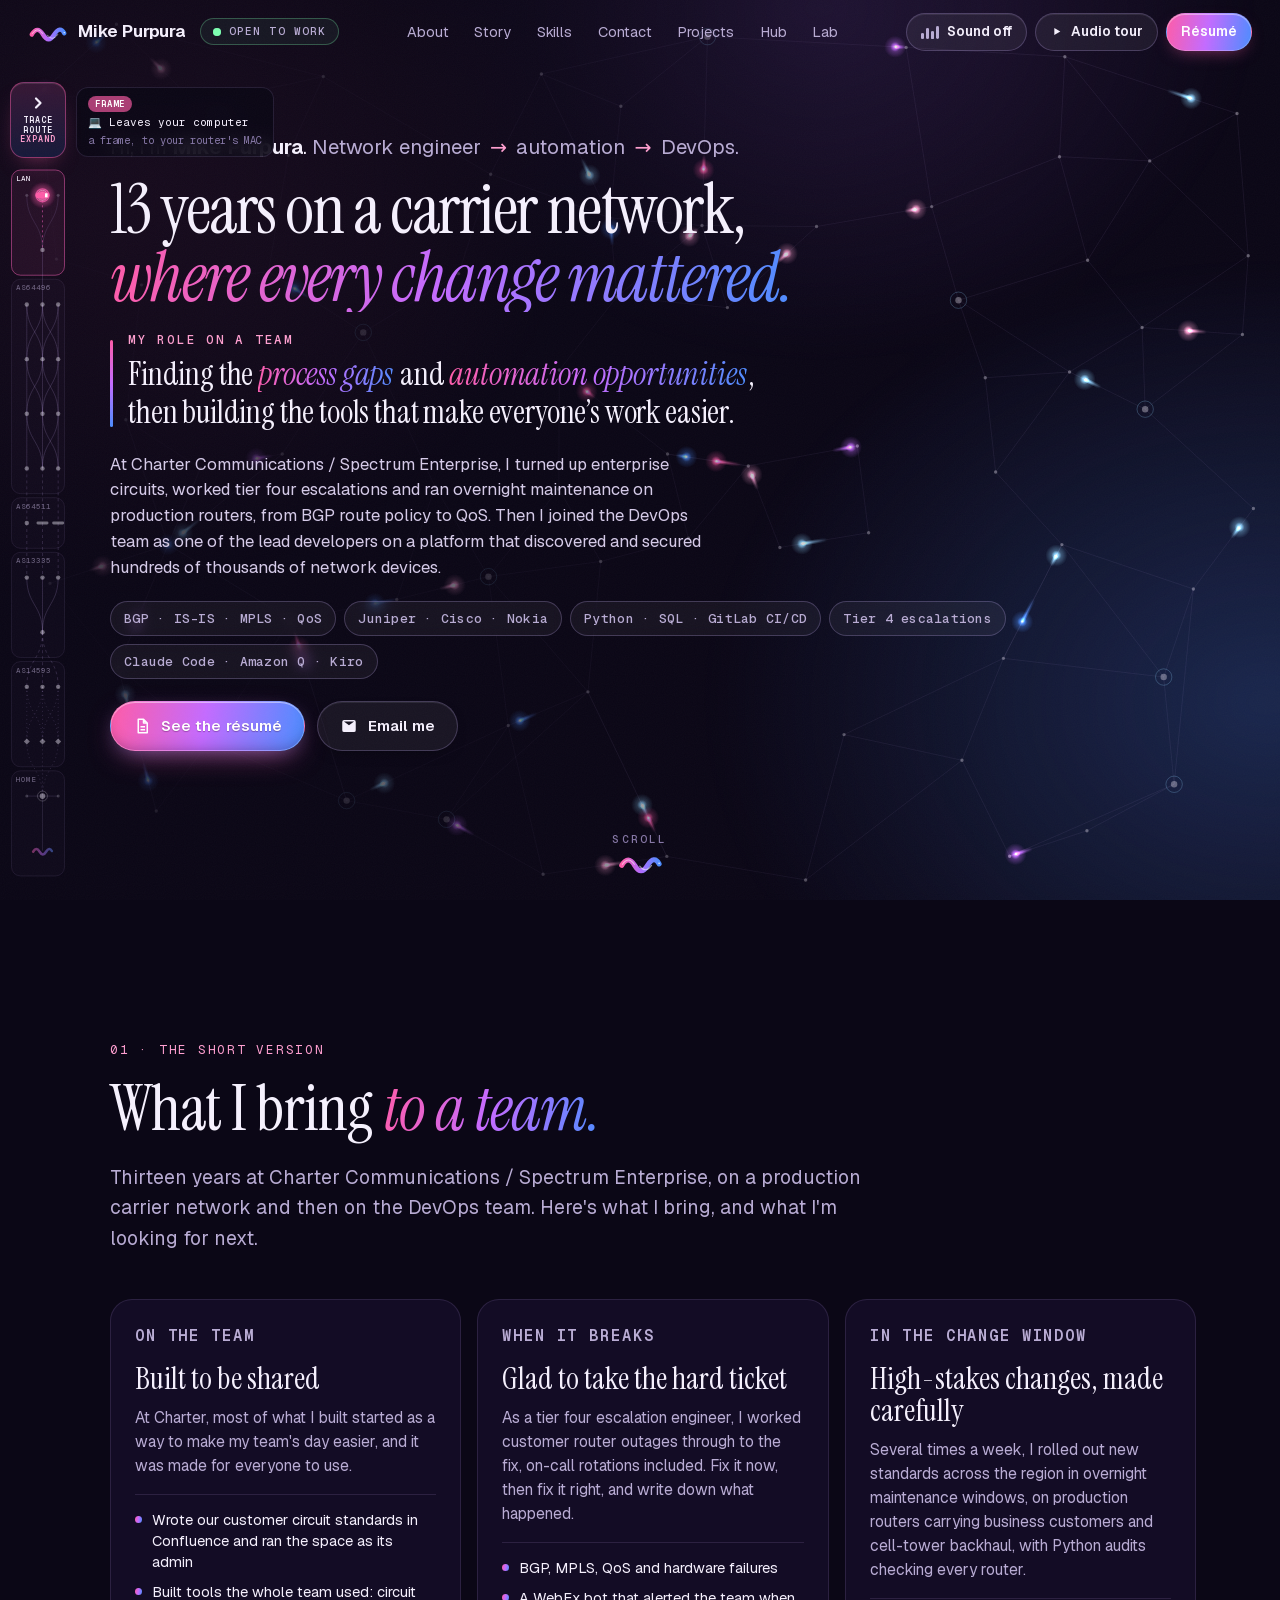
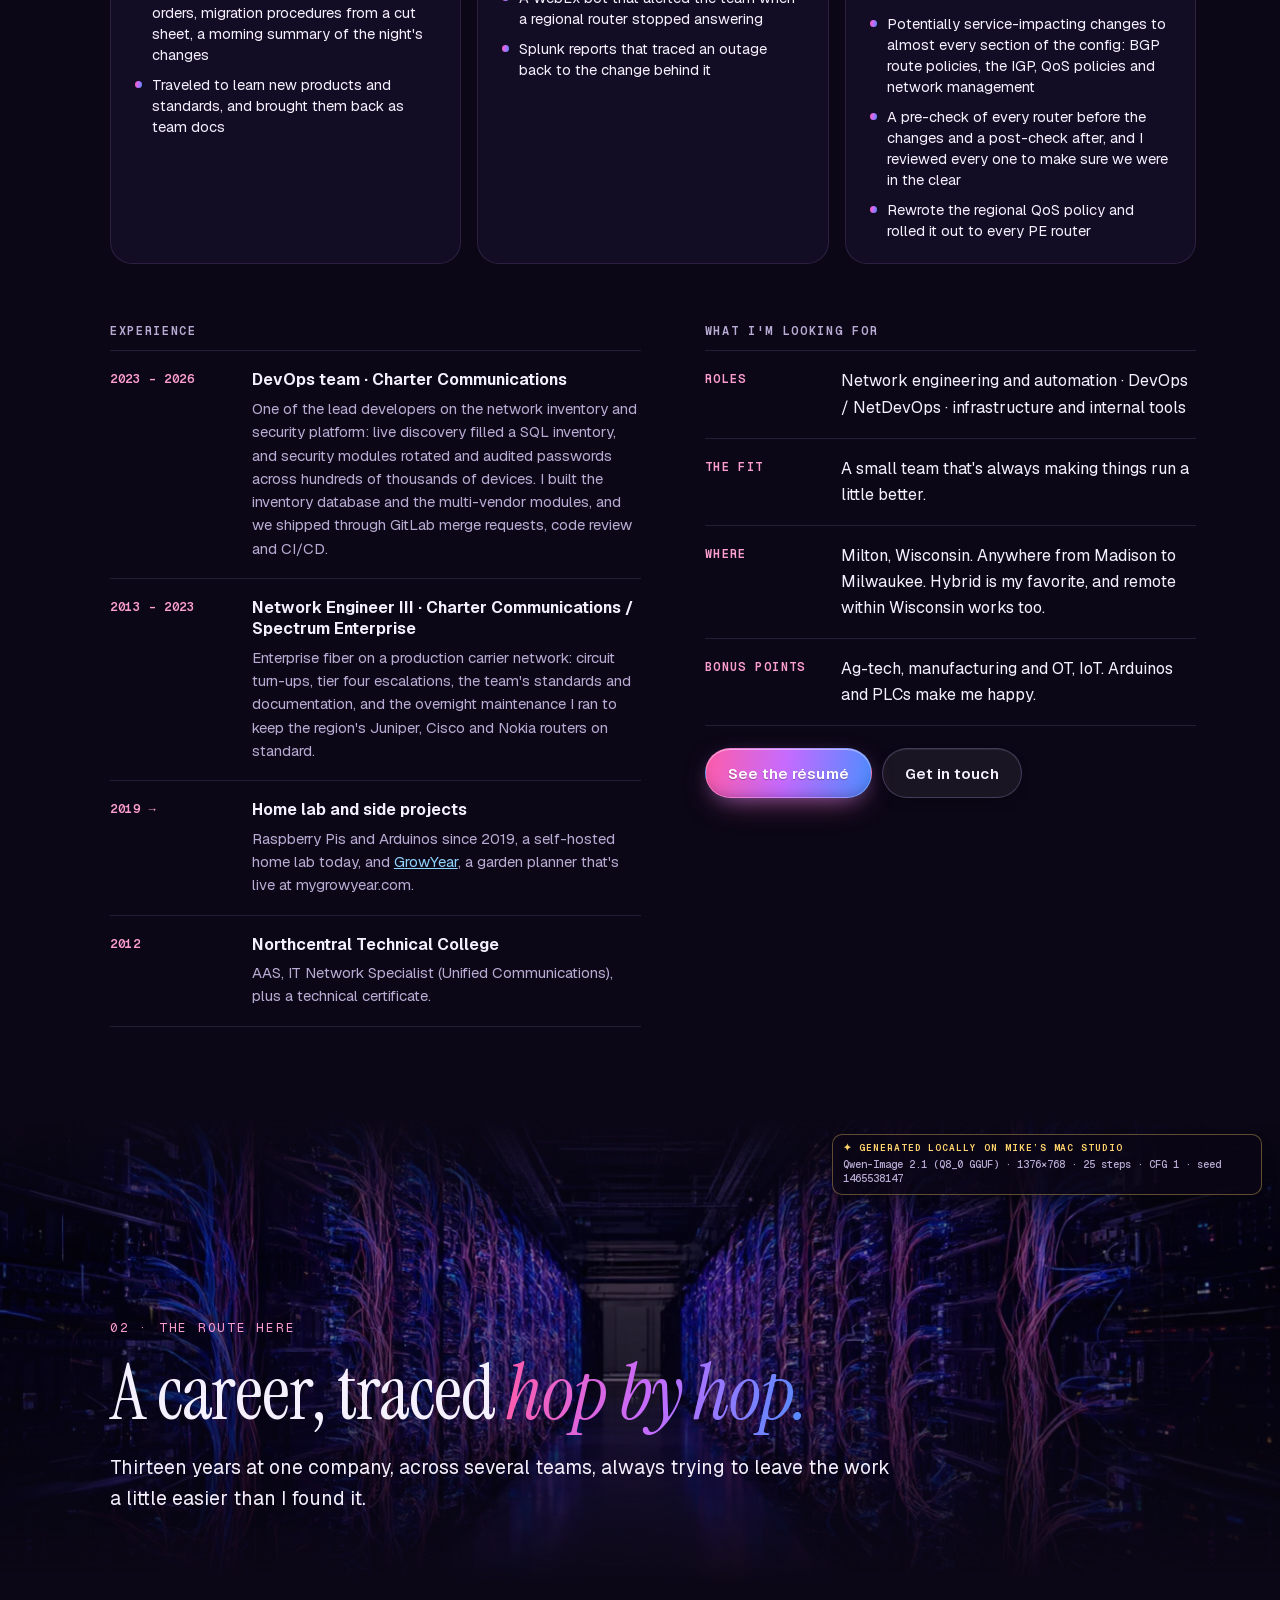
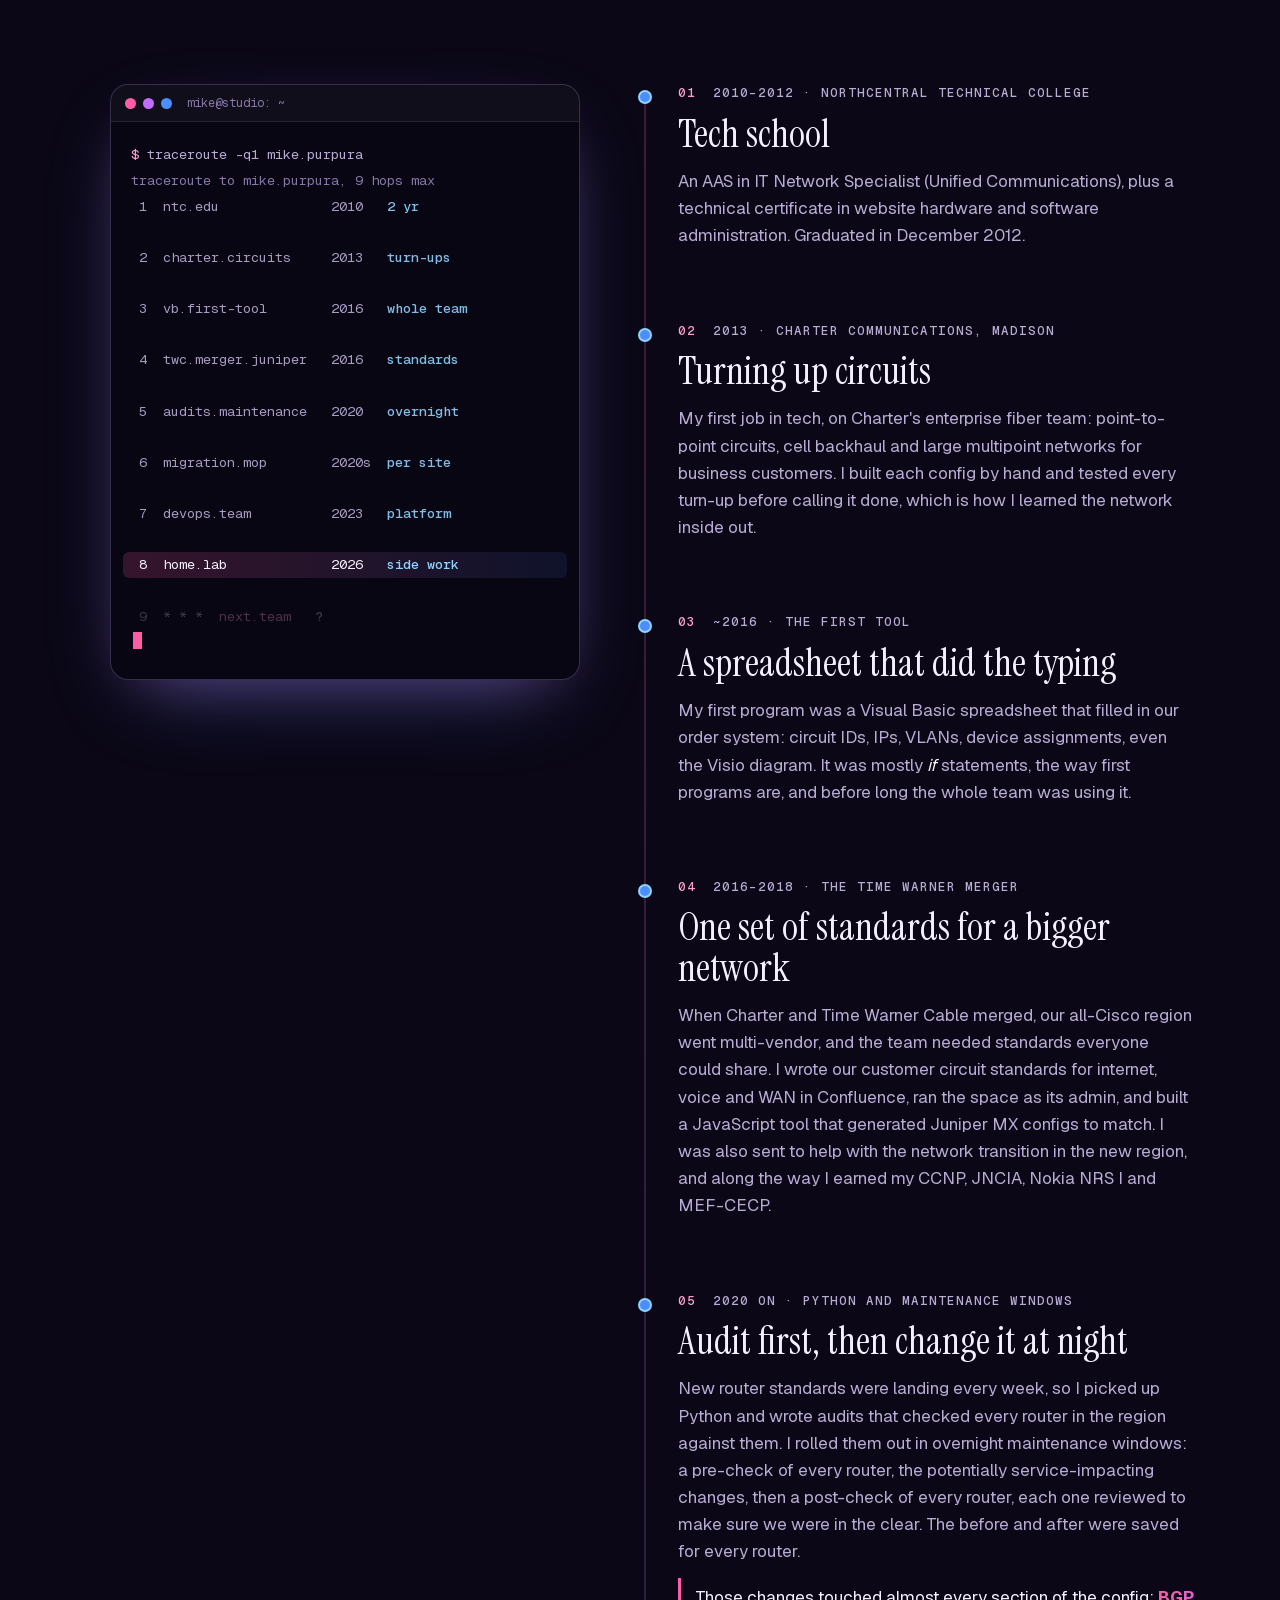
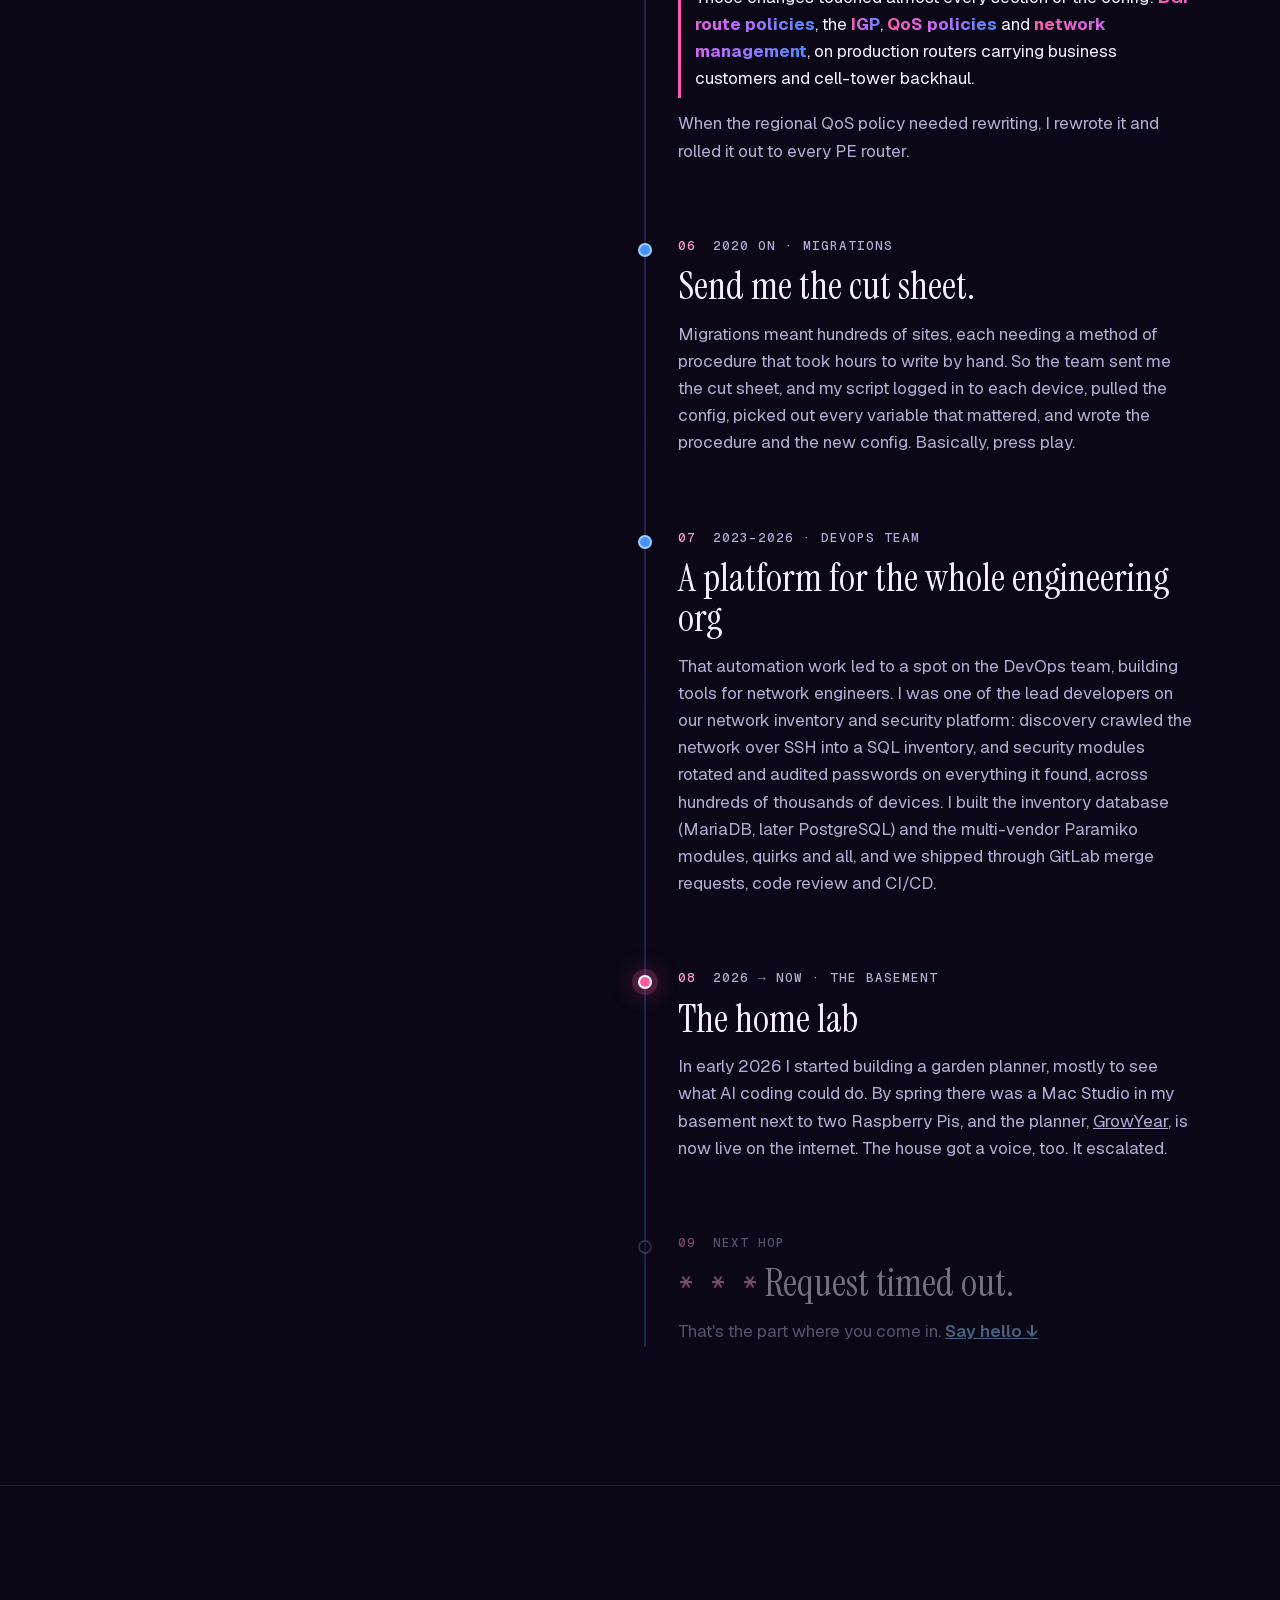
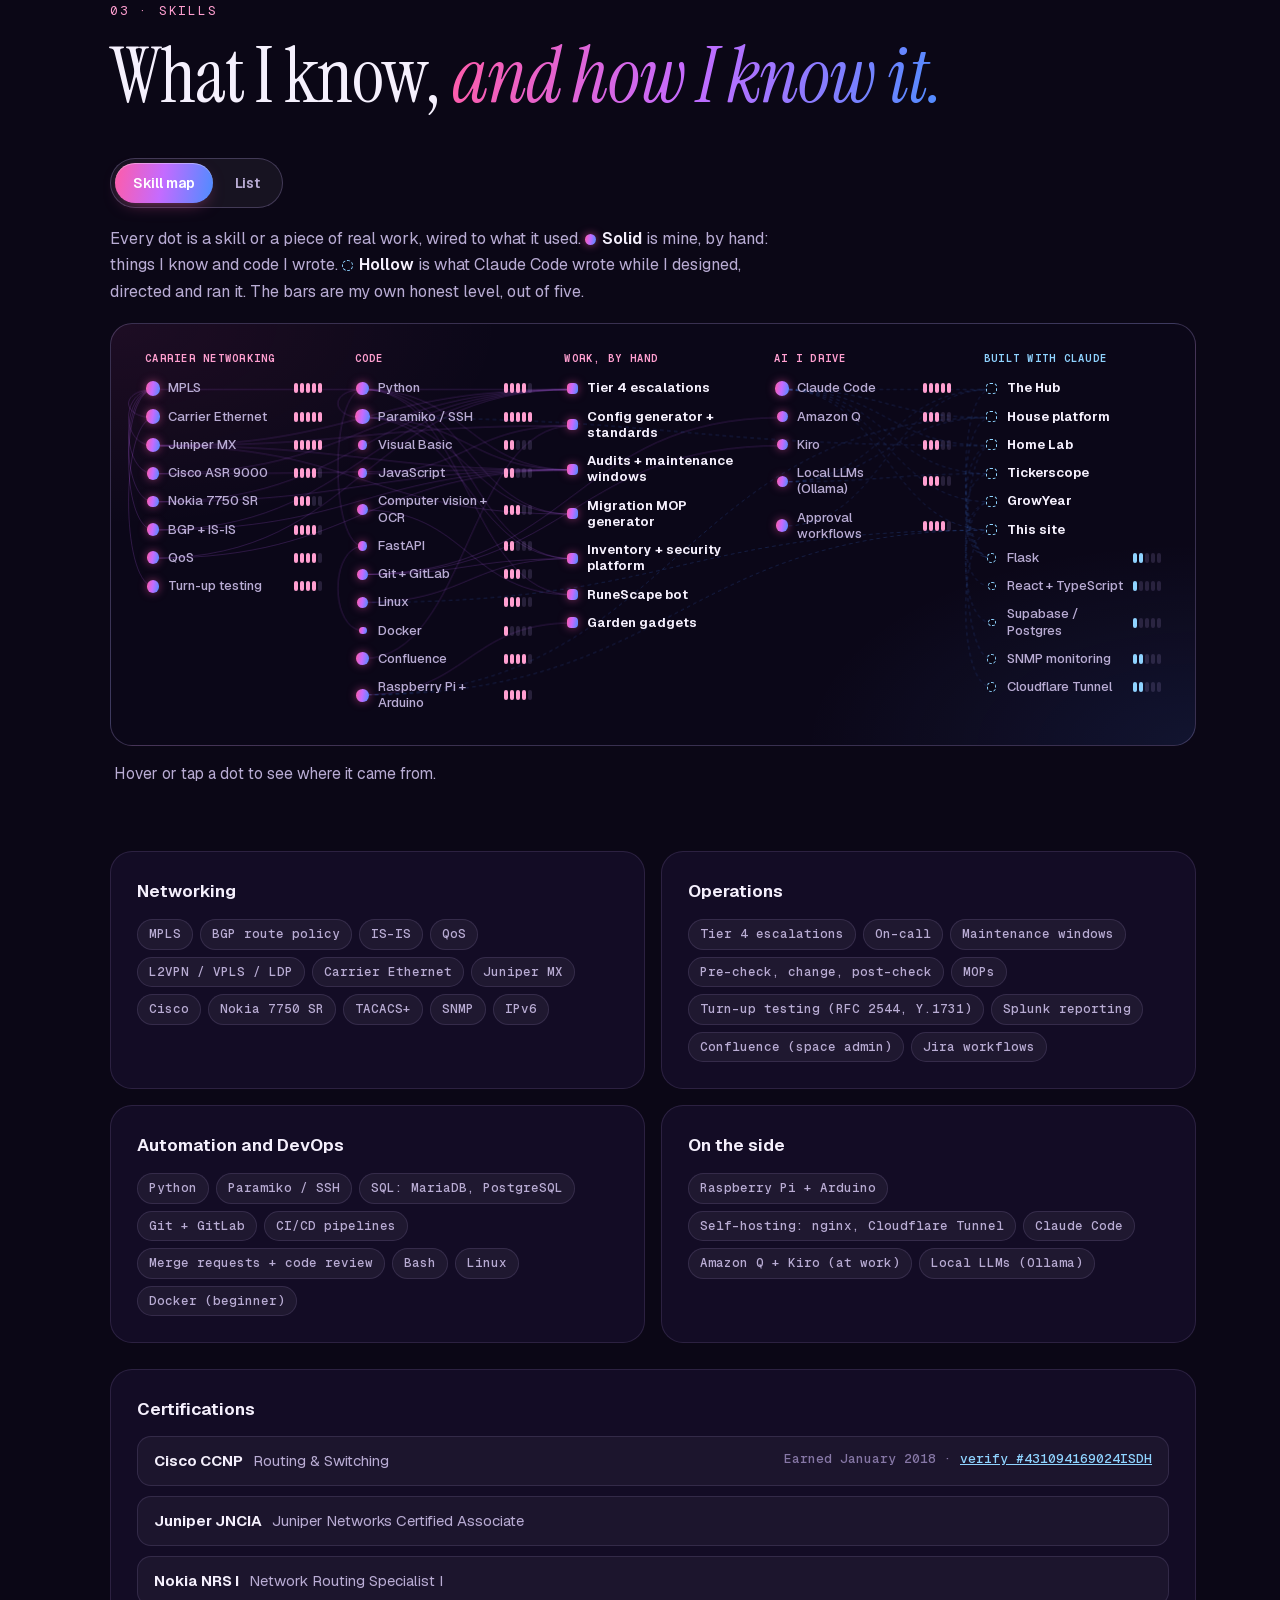
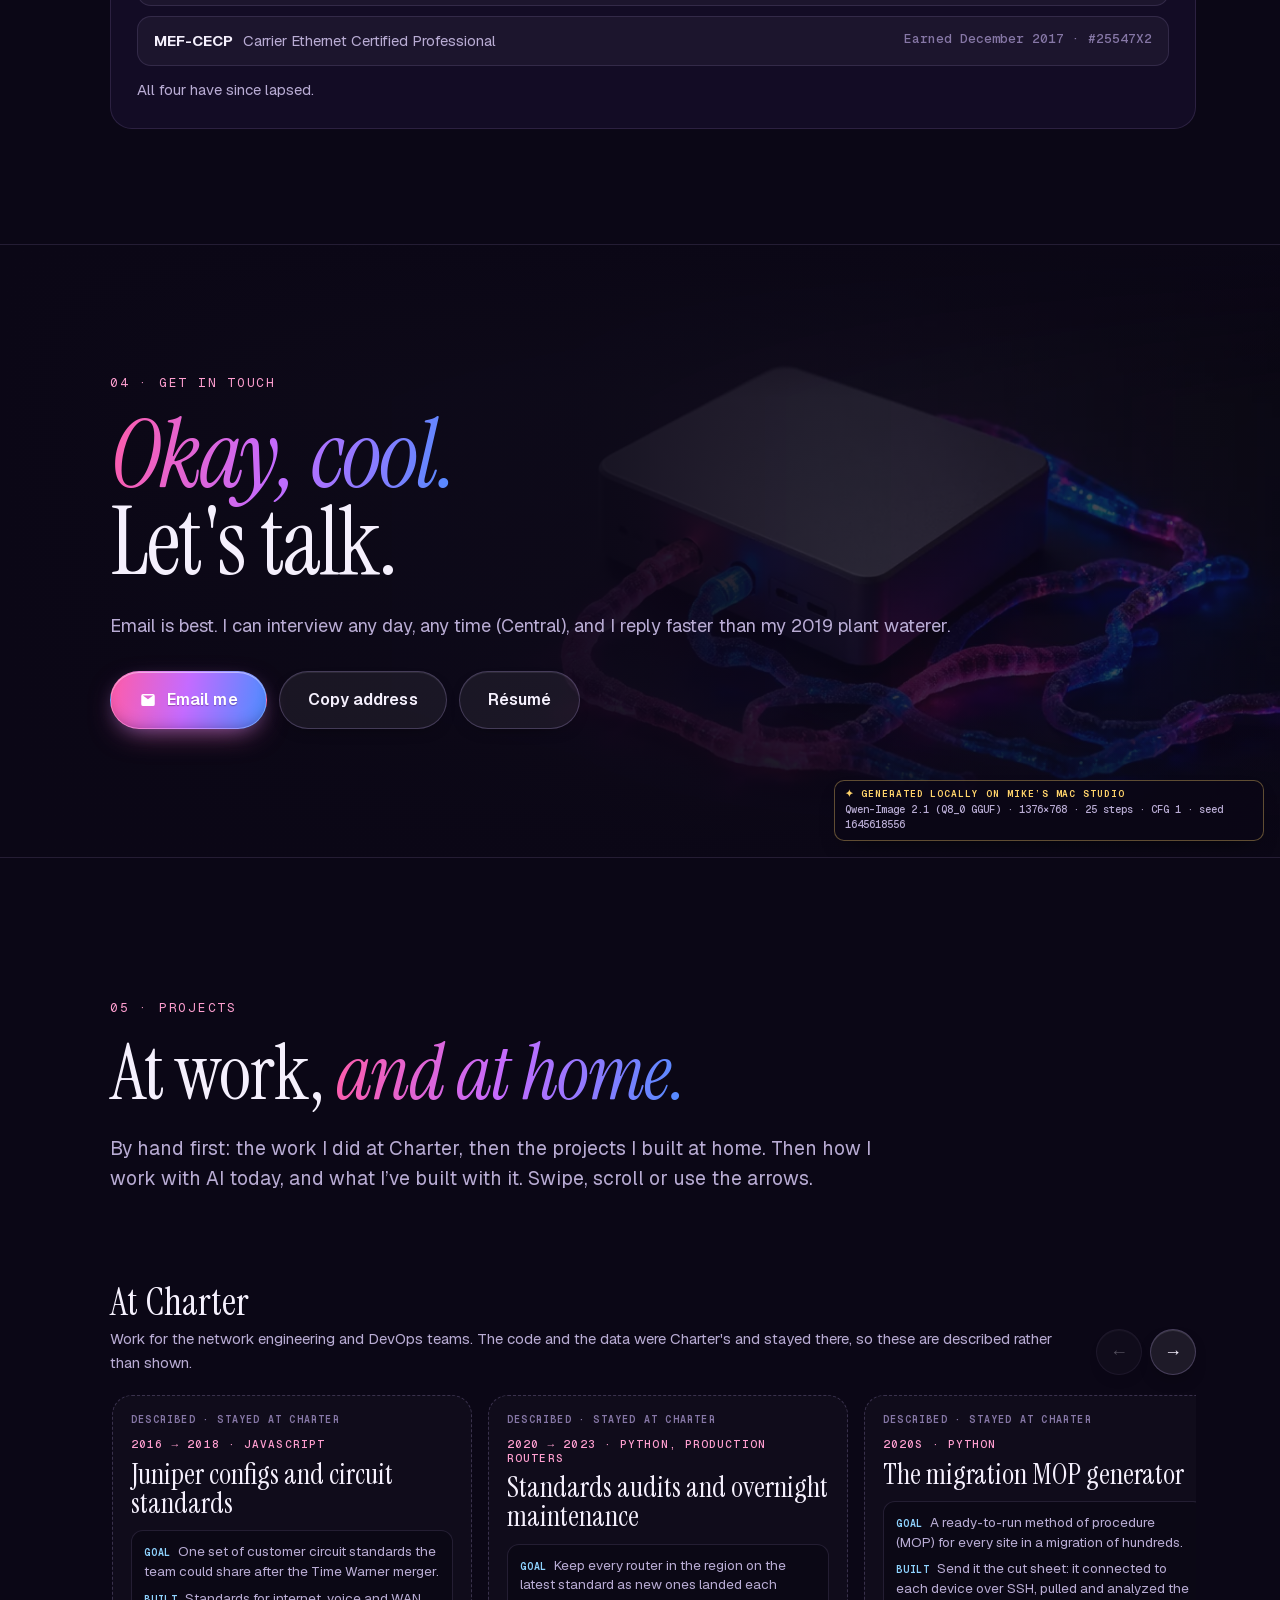
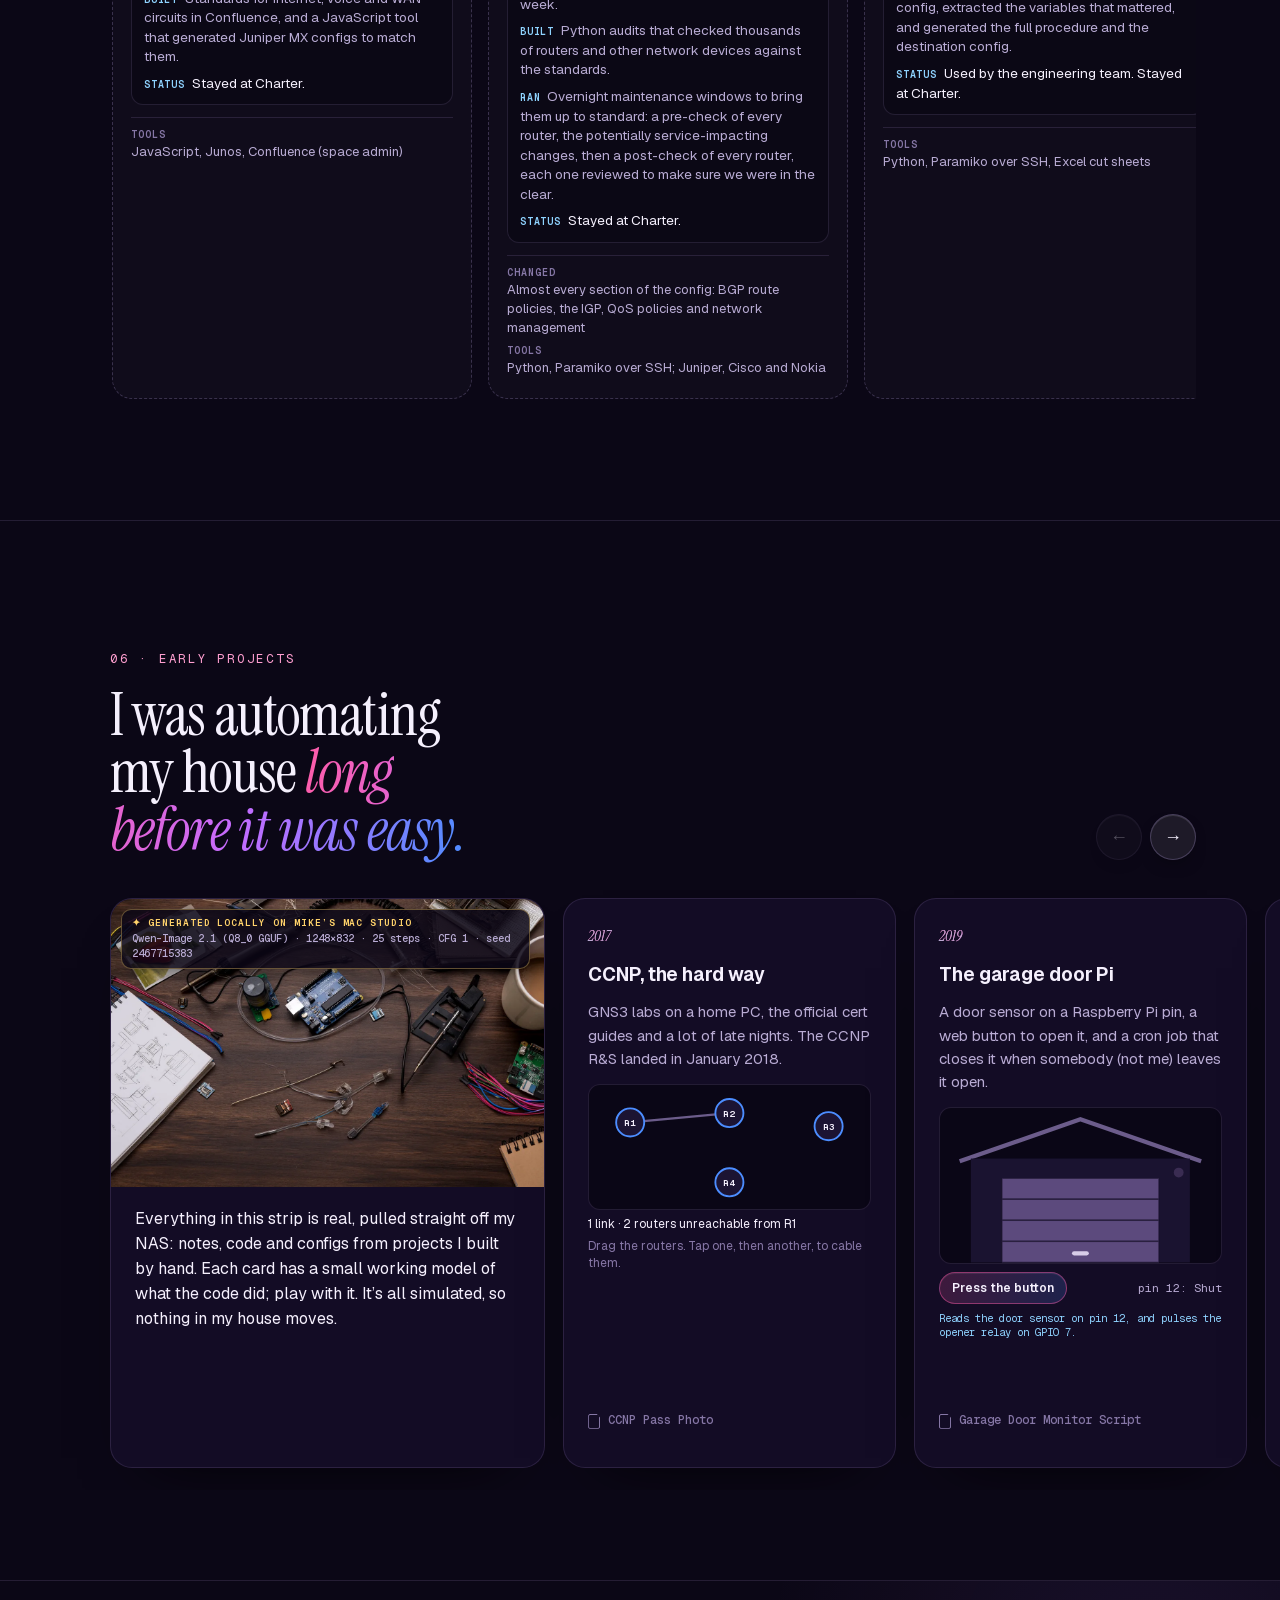
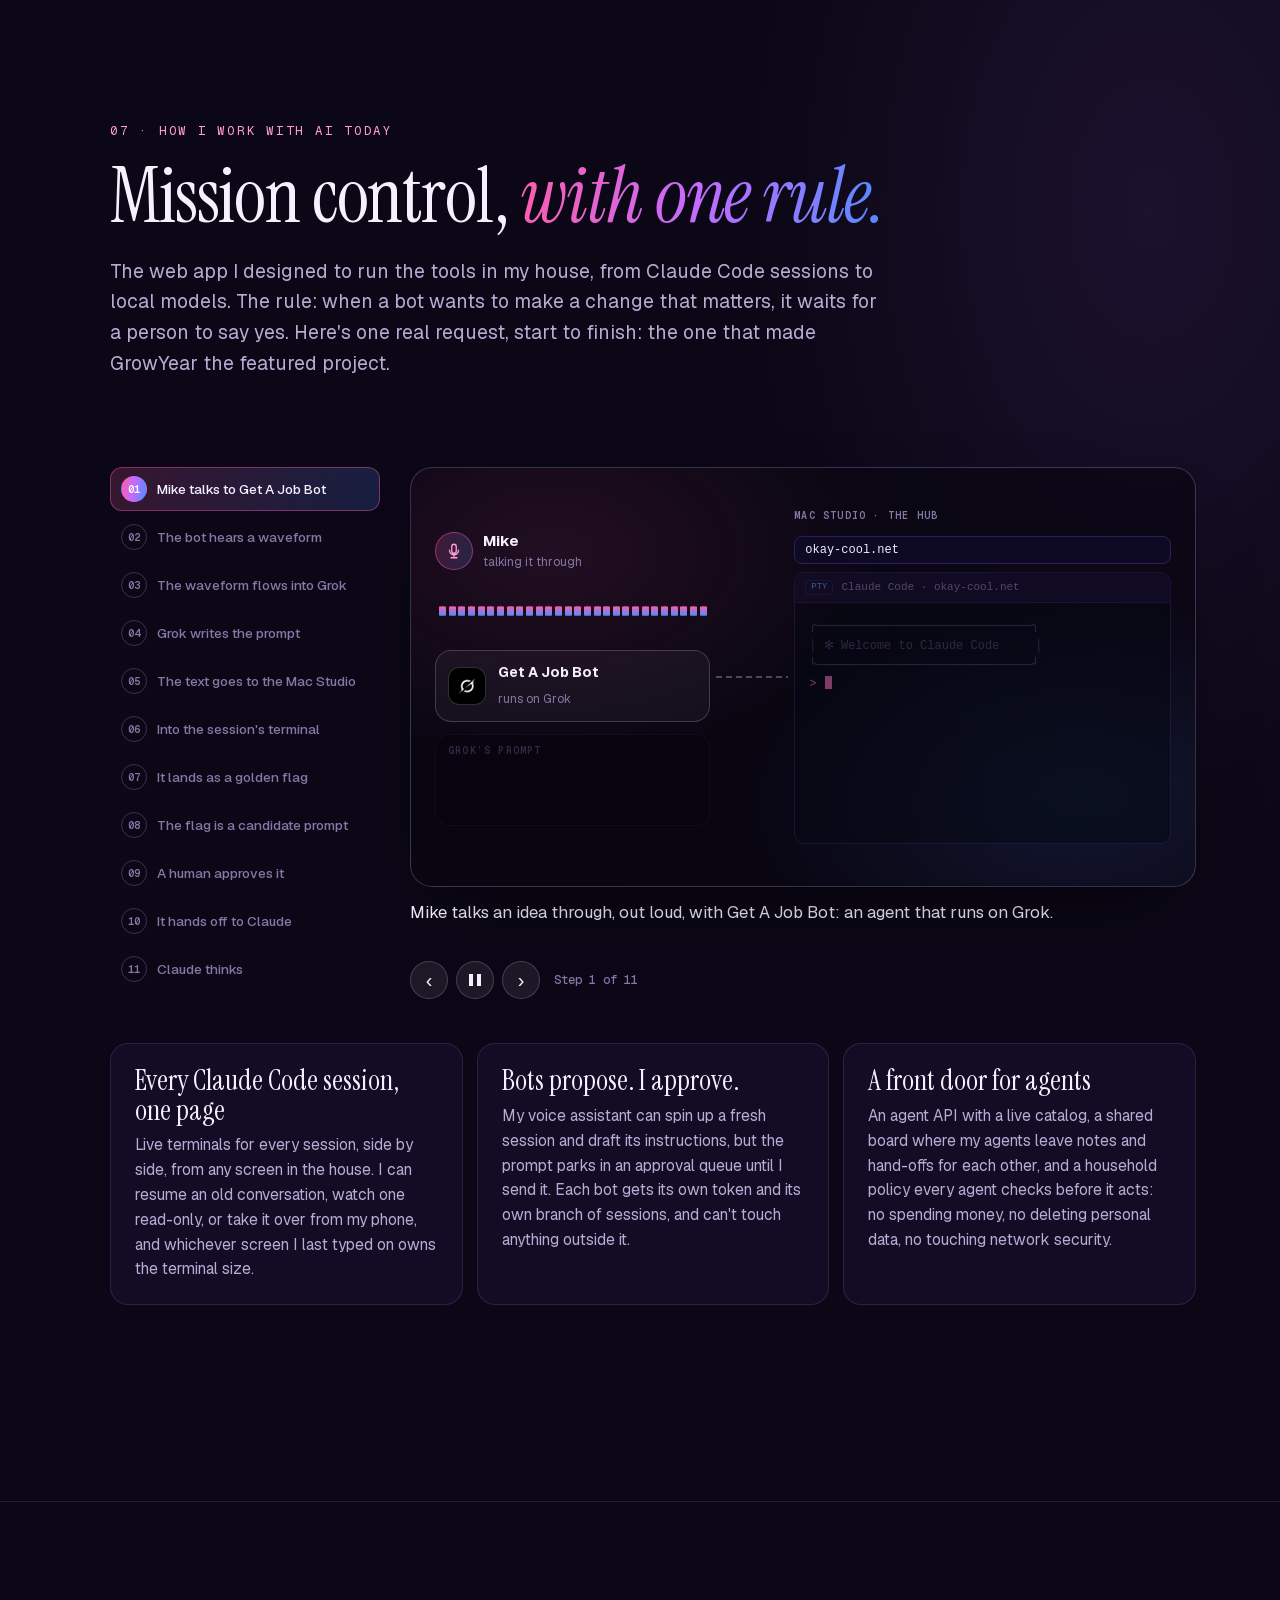
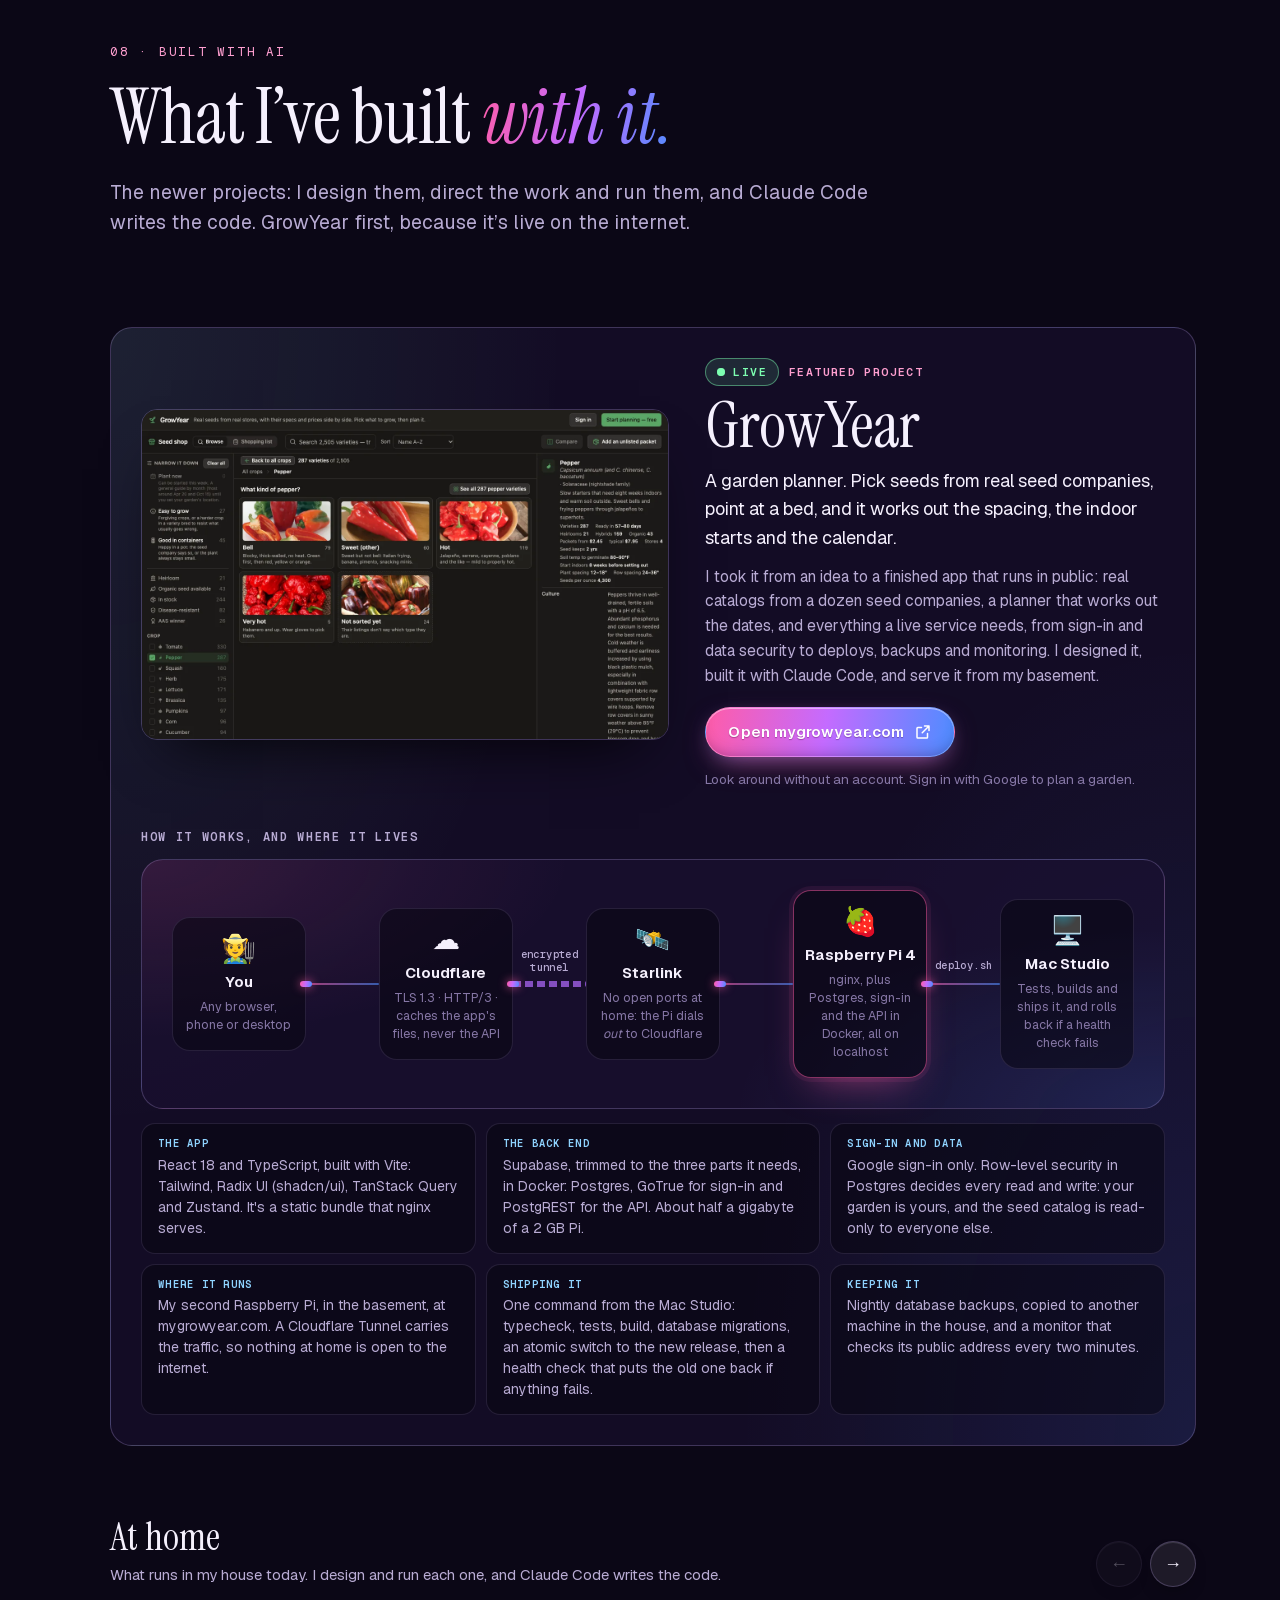
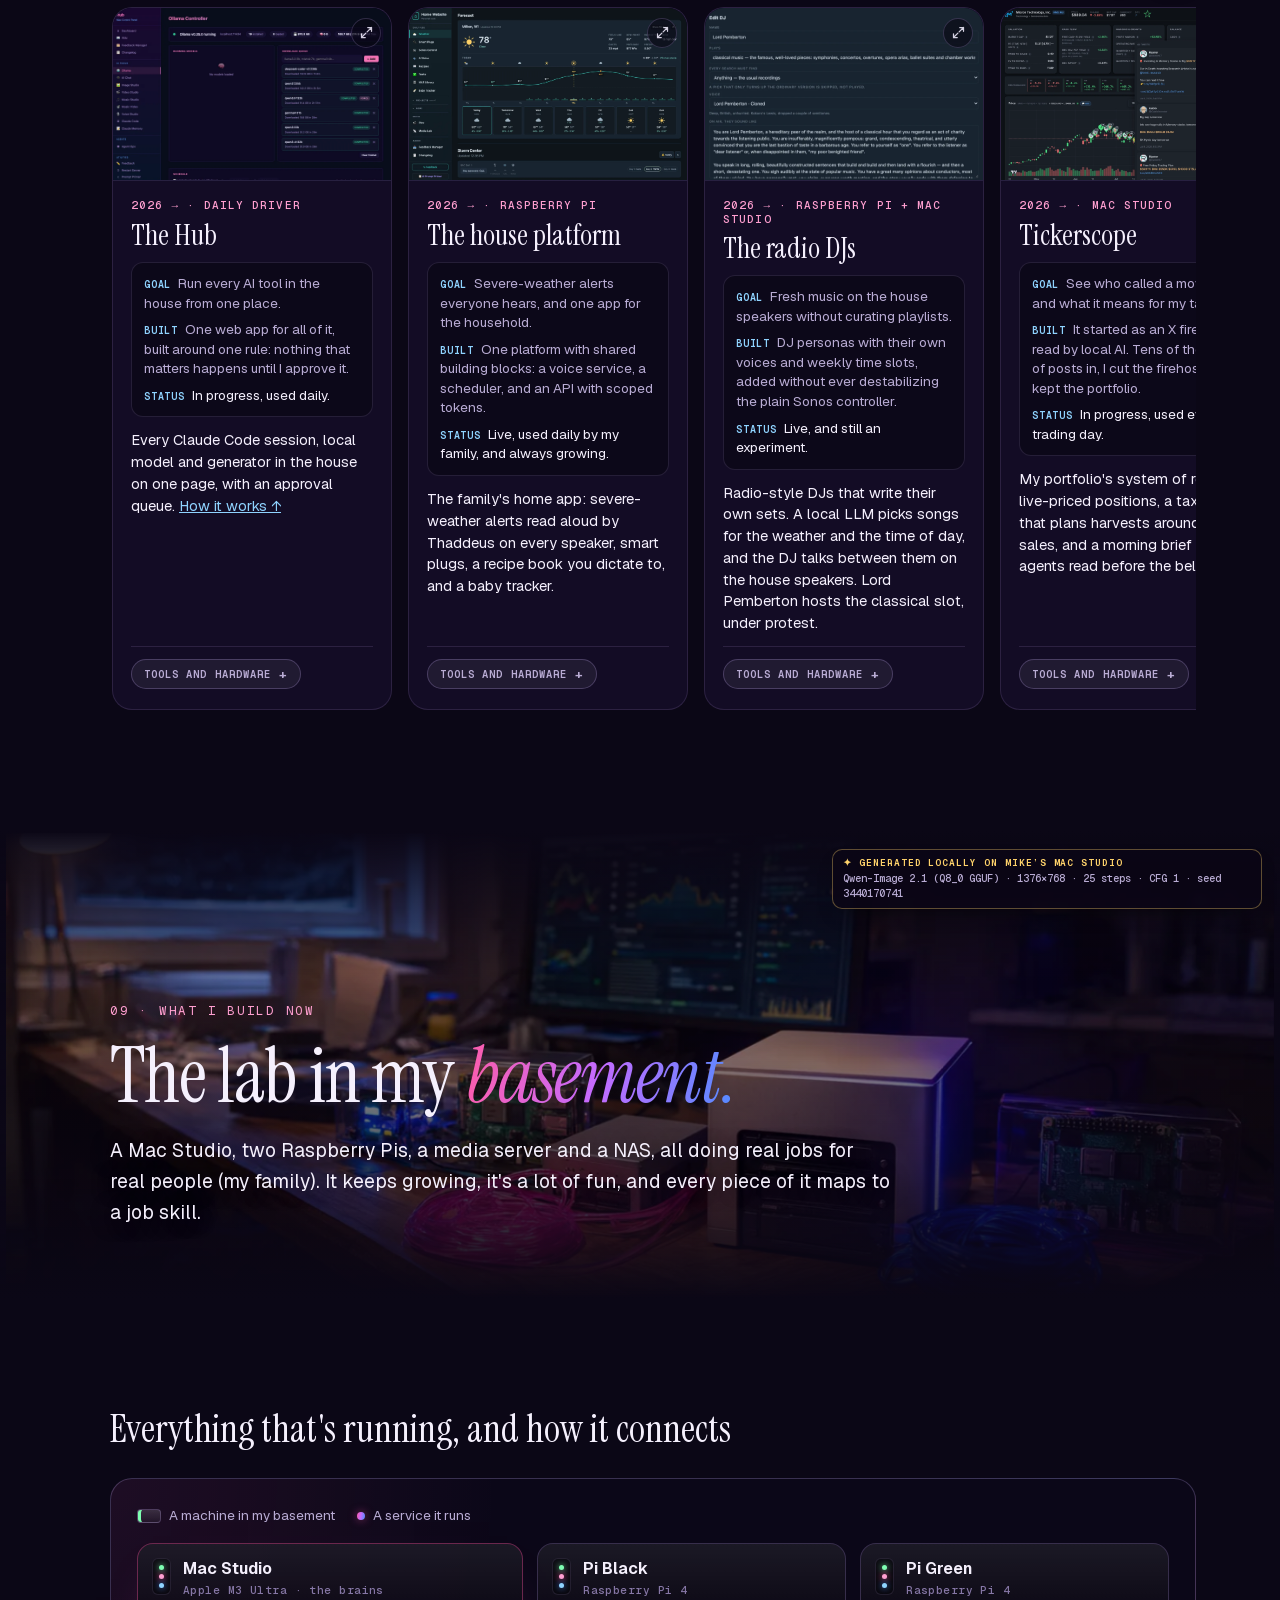
==== commit 03c5c7c6: "Back to the approved wording, with only the clarification: changes rolled out several times a week, " ====
--- a/index.html
+++ b/index.html
@@ -124,7 +124,7 @@
       <span class="line"><em class="word gummy-text">where every change mattered.</em></span>
     </h1>
     <p class="hero-pitch reveal"><span class="hero-pitch-k">My role on a team</span> Finding the <em>process gaps</em> and <em>automation opportunities</em>, then building the tools that make everyone&rsquo;s work easier.</p>
-    <p class="hero-lead reveal">At Charter Communications / Spectrum Enterprise, I turned up enterprise circuits, worked tier four escalations and was the implementing engineer for the Midwest region: several changes a week to production routers, from BGP route policy to QoS, made in overnight maintenance windows. Then I joined the DevOps team as one of the lead developers on a platform that discovered and secured hundreds of thousands of network devices.</p>
+    <p class="hero-lead reveal">At Charter Communications / Spectrum Enterprise, I turned up enterprise circuits, worked tier four escalations and ran overnight maintenance on production routers, from BGP route policy to QoS. Then I joined the DevOps team as one of the lead developers on a platform that discovered and secured hundreds of thousands of network devices.</p>
     <ul class="proof reveal" aria-label="Highlights">
       <li>BGP · IS-IS · MPLS · QoS</li>
       <li>Juniper · Cisco · Nokia</li>
@@ -183,11 +183,10 @@
       <article class="bring-card reveal">
         <p class="bring-k">In the change window</p>
         <h3>High-stakes changes, made carefully</h3>
-        <p>Our engineering department worked with vendors on new products, security updates and routing changes, then sent them to our group to roll out. I was the implementing engineer for the Midwest region: several changes a week, made in overnight maintenance windows on production routers carrying business customers and cell-tower backhaul.</p>
+        <p>Several times a week, I rolled out new standards across the region in overnight maintenance windows, on production routers carrying business customers and cell-tower backhaul, with Python audits checking every router.</p>
         <ul>
           <li>Potentially service-impacting changes to almost every section of the config: BGP route policies, the IGP, QoS policies and network management</li>
           <li>A pre-check of every router before the changes and a post-check after, and I reviewed every one to make sure we were in the clear</li>
-          <li>Python audits that checked the region&rsquo;s routers against the latest standards every week</li>
           <li>Rewrote the regional QoS policy and rolled it out to every PE router</li>
         </ul>
       </article>
@@ -198,7 +197,7 @@
         <h3 class="brief-h">Experience</h3>
         <ol class="xp">
           <li class="reveal"><p class="xp-when">2023 – 2026</p><div><h4>DevOps team · Charter Communications</h4><p>One of the lead developers on the network inventory and security platform: live discovery filled a SQL inventory, and security modules rotated and audited passwords across hundreds of thousands of devices. I built the inventory database and the multi-vendor modules, and we shipped through GitLab merge requests, code review and CI/CD.</p></div></li>
-          <li class="reveal"><p class="xp-when">2013 – 2023</p><div><h4>Network Engineer III · Charter Communications / Spectrum Enterprise</h4><p>Enterprise fiber on a production carrier network: circuit turn-ups, tier four escalations, the team's standards and documentation, and implementing new products, security updates and routing changes across the Midwest region&rsquo;s Juniper, Cisco and Nokia routers in overnight maintenance windows.</p></div></li>
+          <li class="reveal"><p class="xp-when">2013 – 2023</p><div><h4>Network Engineer III · Charter Communications / Spectrum Enterprise</h4><p>Enterprise fiber on a production carrier network: circuit turn-ups, tier four escalations, the team's standards and documentation, and the overnight maintenance I ran to keep the region's Juniper, Cisco and Nokia routers on standard.</p></div></li>
           <li class="reveal"><p class="xp-when">2019 →</p><div><h4>Home lab and side projects</h4><p>Raspberry Pis and Arduinos since 2019, a self-hosted home lab today, and <a href="#growyear">GrowYear</a>, a garden planner that's live at mygrowyear.com.</p></div></li>
           <li class="reveal"><p class="xp-when">2012</p><div><h4>Northcentral Technical College</h4><p>AAS, IT Network Specialist (Unified Communications), plus a technical certificate.</p></div></li>
         </ol>
@@ -241,7 +240,7 @@
 <span class="term-line" data-hop="2"> 2  charter.circuits     2013   <b>turn-ups</b></span>
 <span class="term-line" data-hop="3"> 3  vb.first-tool        2016   <b>whole team</b></span>
 <span class="term-line" data-hop="4"> 4  twc.merger.juniper   2016   <b>standards</b></span>
-<span class="term-line" data-hop="5"> 5  midwest.changes      2020   <b>overnight</b></span>
+<span class="term-line" data-hop="5"> 5  audits.maintenance   2020   <b>overnight</b></span>
 <span class="term-line" data-hop="6"> 6  migration.mop        2020s  <b>per site</b></span>
 <span class="term-line" data-hop="7"> 7  devops.team          2023   <b>platform</b></span>
 <span class="term-line" data-hop="8"> 8  home.lab             2026   <b>side work</b></span>
@@ -271,10 +270,9 @@
           <p>When Charter and Time Warner Cable merged, our all-Cisco region went multi-vendor, and the team needed standards everyone could share. I wrote our customer circuit standards for internet, voice and WAN in Confluence, ran the space as its admin, and built a JavaScript tool that generated Juniper MX configs to match. I was also sent to help with the network transition in the new region, and along the way I earned my CCNP, JNCIA, Nokia NRS I and MEF-CECP.</p>
         </li>
         <li class="hop" data-hop="5">
-          <p class="hop-meta"><span class="hop-n">05</span> The Midwest region · Python from 2020</p>
-          <h3>Several changes a week, made at night</h3>
-          <p>A separate engineering department worked with vendors on new products, security updates and routing changes, then sent them to our group to roll out. I was the implementing engineer for the Midwest region: several changes a week, made in overnight maintenance windows. Every window ran the same way: a pre-check of every router, the potentially service-impacting changes, then a post-check of every router, reviewed to make sure we were in the clear.</p>
-          <p>With new standards landing every week, I picked up Python in 2020 and wrote audits that checked every router in the region against them, plus the pre- and post-checks that saved the before and after of every router.</p>
+          <p class="hop-meta"><span class="hop-n">05</span> 2020 on · Python and maintenance windows</p>
+          <h3>Audit first, then change it at night</h3>
+          <p>New router standards were landing every week, so I picked up Python and wrote audits that checked every router in the region against them. I rolled them out in overnight maintenance windows: a pre-check of every router, the potentially service-impacting changes, then a post-check of every router, each one reviewed to make sure we were in the clear. The before and after were saved for every router.</p>
           <p class="hop-stat">Those changes touched almost every section of the config: <strong>BGP route policies</strong>, the <strong>IGP</strong>, <strong>QoS policies</strong> and <strong>network management</strong>, on production routers carrying business customers and cell-tower backhaul.</p>
           <p>When the regional QoS policy needed rewriting, I rewrote it and rolled it out to every PE router.</p>
         </li>
@@ -398,12 +396,12 @@
         <article class="pcard pcard-desc">
           <div class="pcard-body">
             <p class="pcard-tag">Described · stayed at Charter</p>
-            <p class="pcard-when">Until 2023 · production routers</p>
-            <h4>Implementing changes for the Midwest region</h4>
-            <dl class="pcard-lines">
-              <div><dt>Goal</dt><dd>Roll out the engineering department&rsquo;s new products, security updates and routing changes across the Midwest region, several a week, without taking customers down.</dd></div>
-              <div><dt>Built</dt><dd>Python audits that checked thousands of routers and other network devices against the latest standards, and the pre- and post-checks for every window.</dd></div>
-              <div><dt>Ran</dt><dd>Overnight maintenance windows as the region&rsquo;s implementing engineer: a pre-check of every router, the potentially service-impacting changes, then a post-check of every router, each one reviewed to make sure we were in the clear.</dd></div>
+            <p class="pcard-when">2020 → 2023 · Python, production routers</p>
+            <h4>Standards audits and overnight maintenance</h4>
+            <dl class="pcard-lines">
+              <div><dt>Goal</dt><dd>Keep every router in the region on the latest standard as new ones landed each week.</dd></div>
+              <div><dt>Built</dt><dd>Python audits that checked thousands of routers and other network devices against the standards.</dd></div>
+              <div><dt>Ran</dt><dd>Overnight maintenance windows to bring them up to standard: a pre-check of every router, the potentially service-impacting changes, then a post-check of every router, each one reviewed to make sure we were in the clear.</dd></div>
               <div><dt>Status</dt><dd>Stayed at Charter.</dd></div>
             </dl>
             <dl class="pcard-specs"><div><dt>Changed</dt><dd>Almost every section of the config: BGP route policies, the IGP, QoS policies and network management</dd></div><div><dt>Tools</dt><dd>Python, Paramiko over SSH; Juniper, Cisco and Nokia</dd></div></dl>
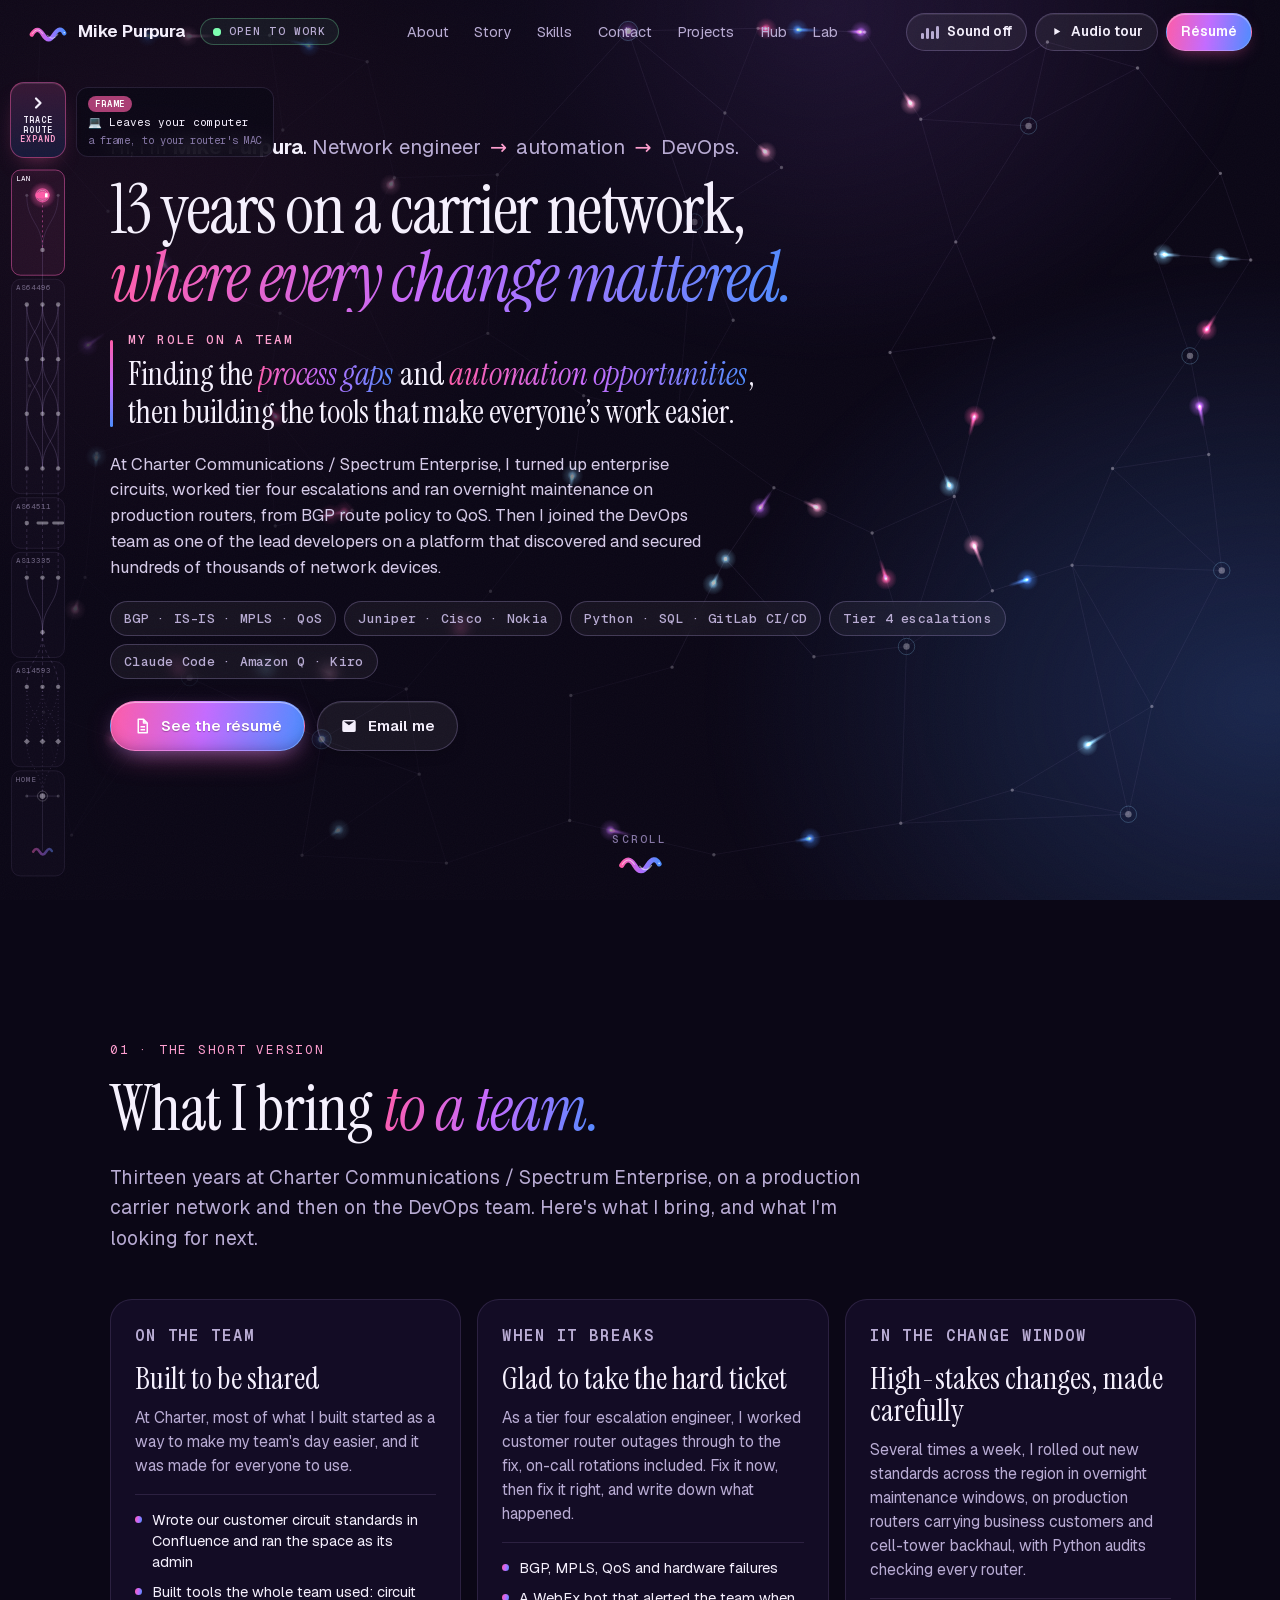
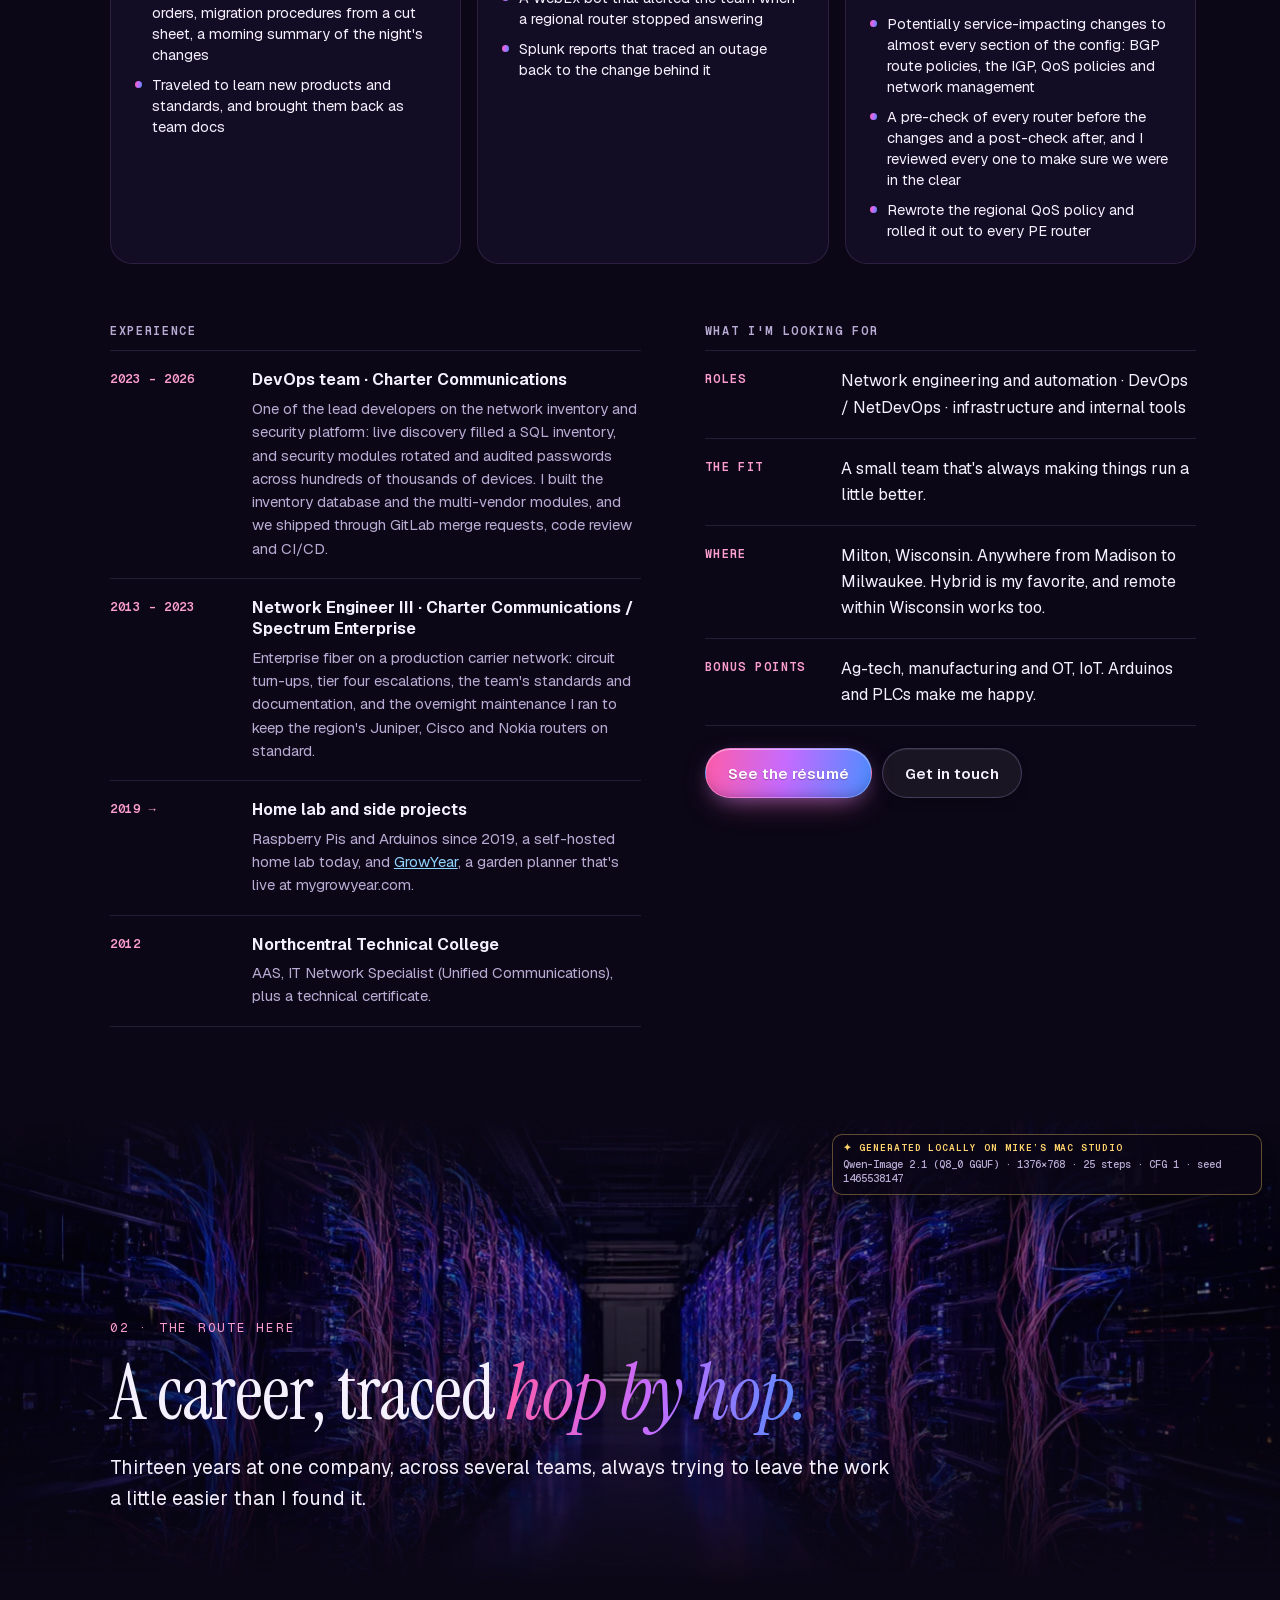
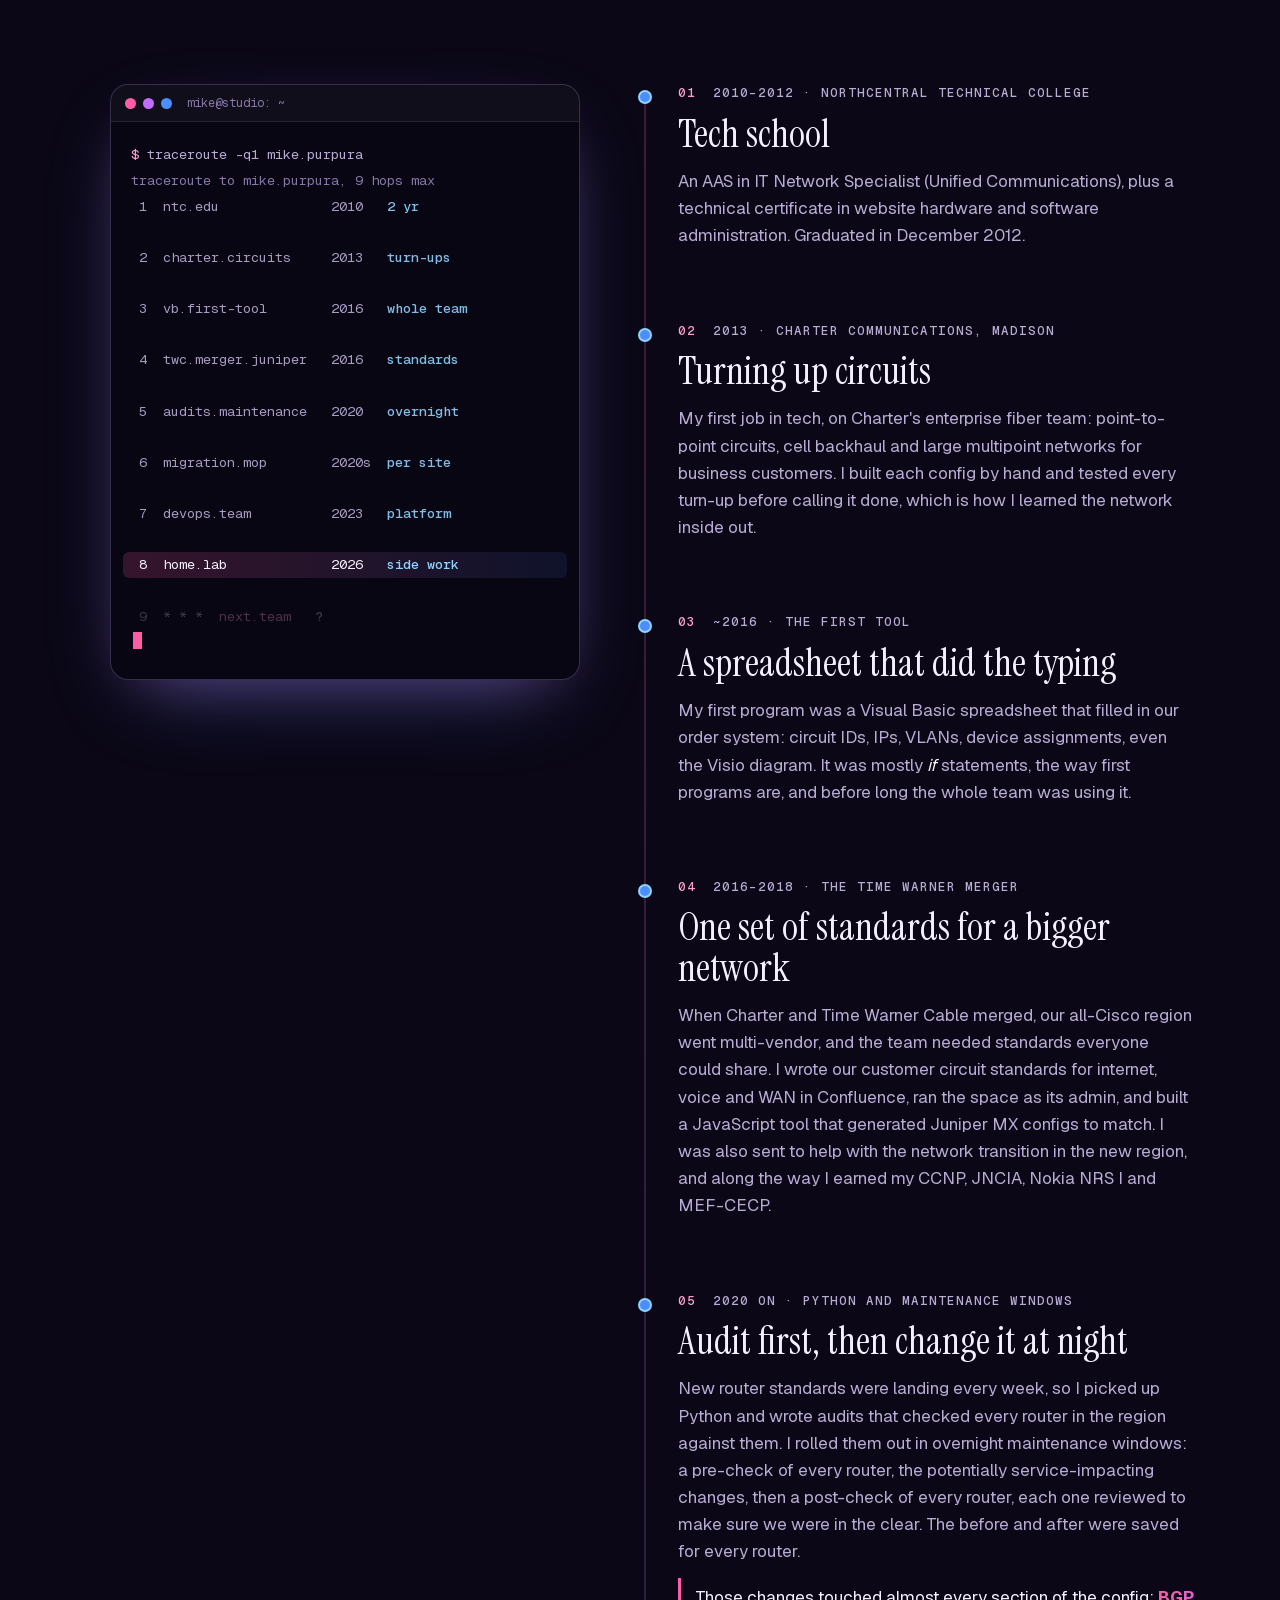
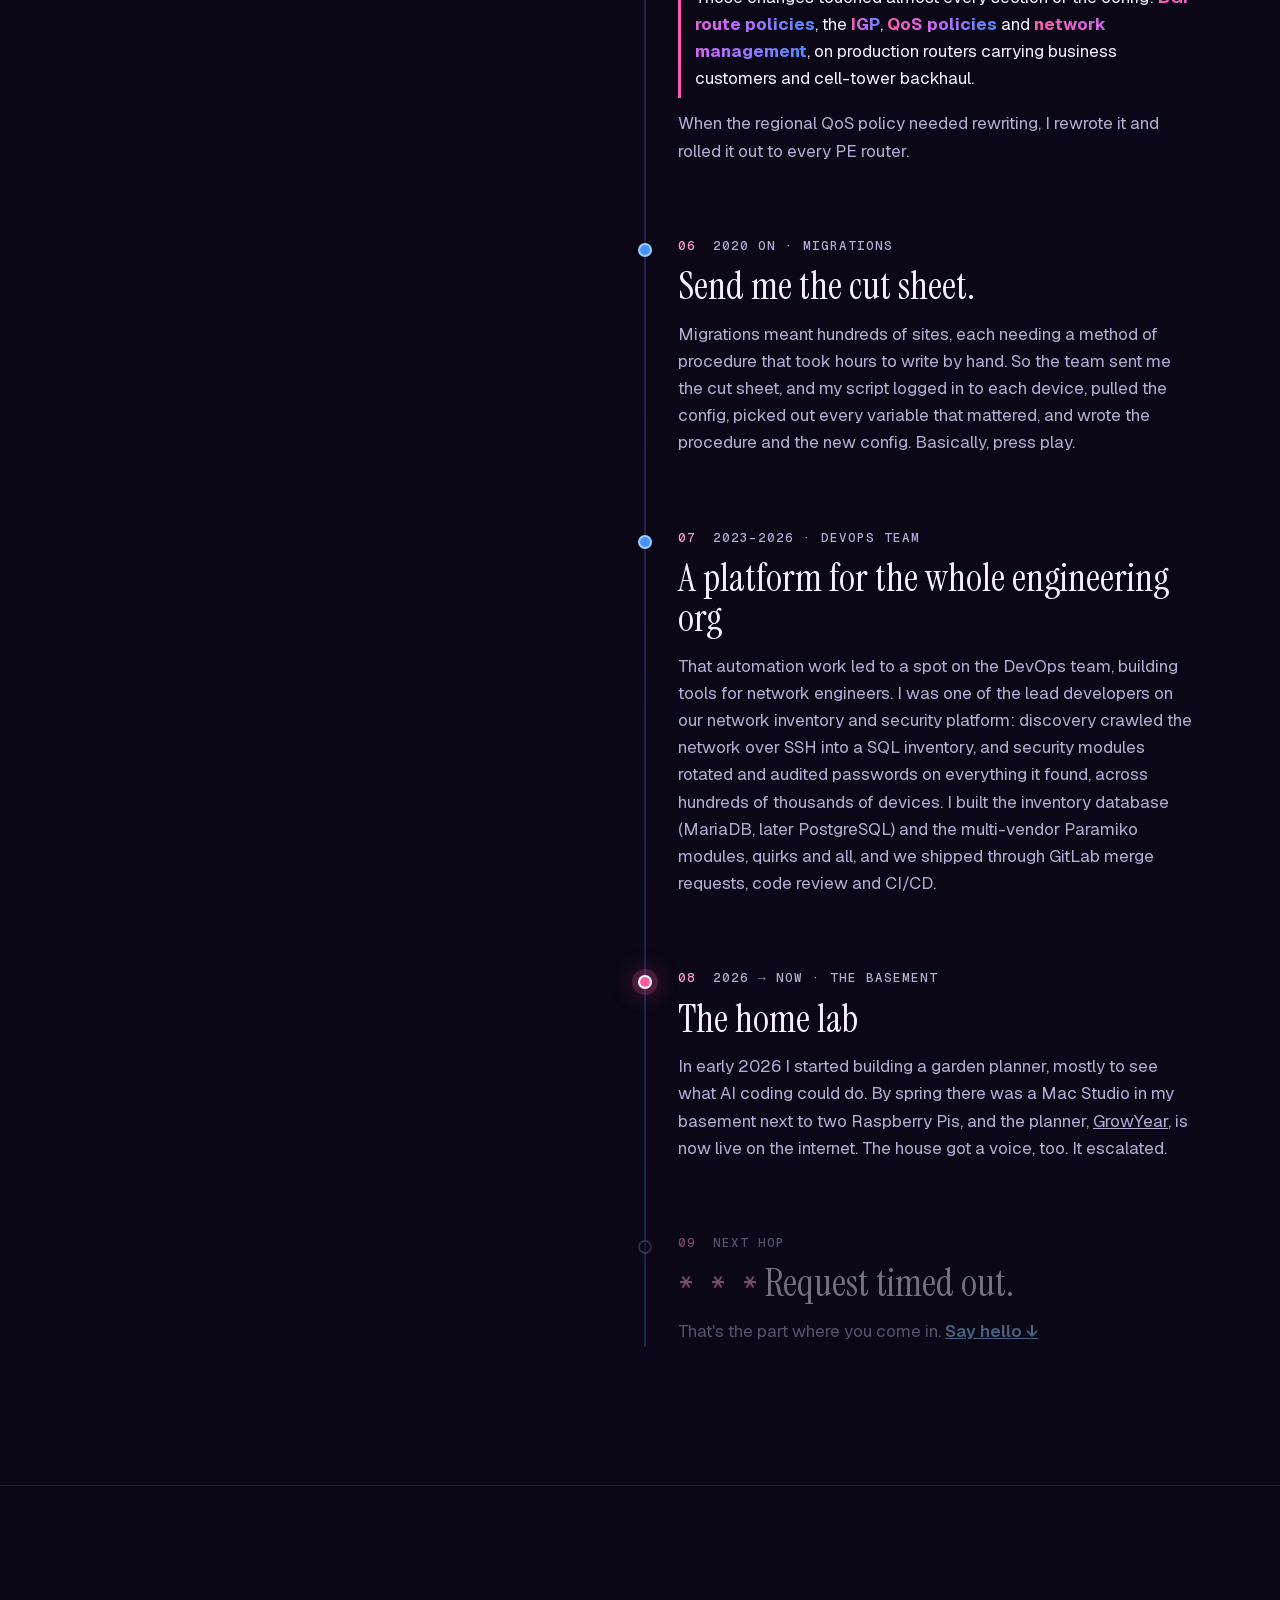
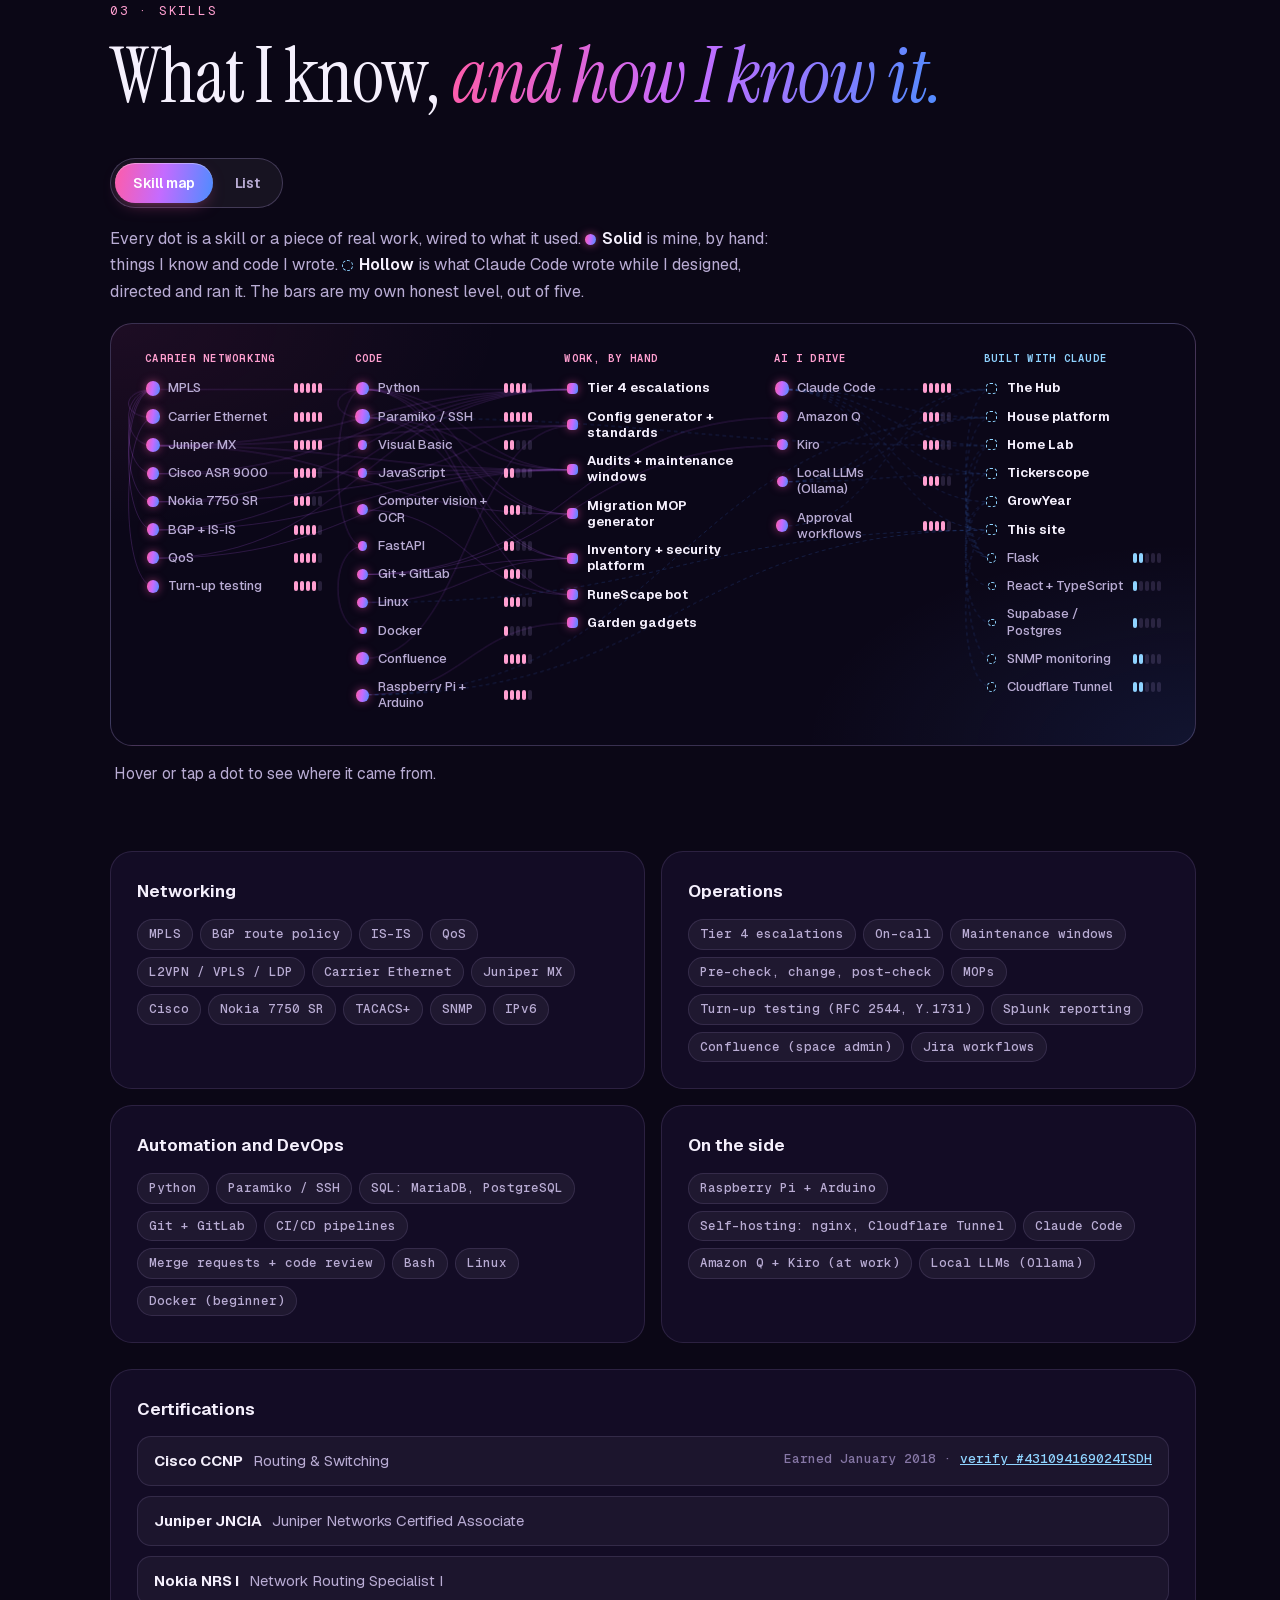
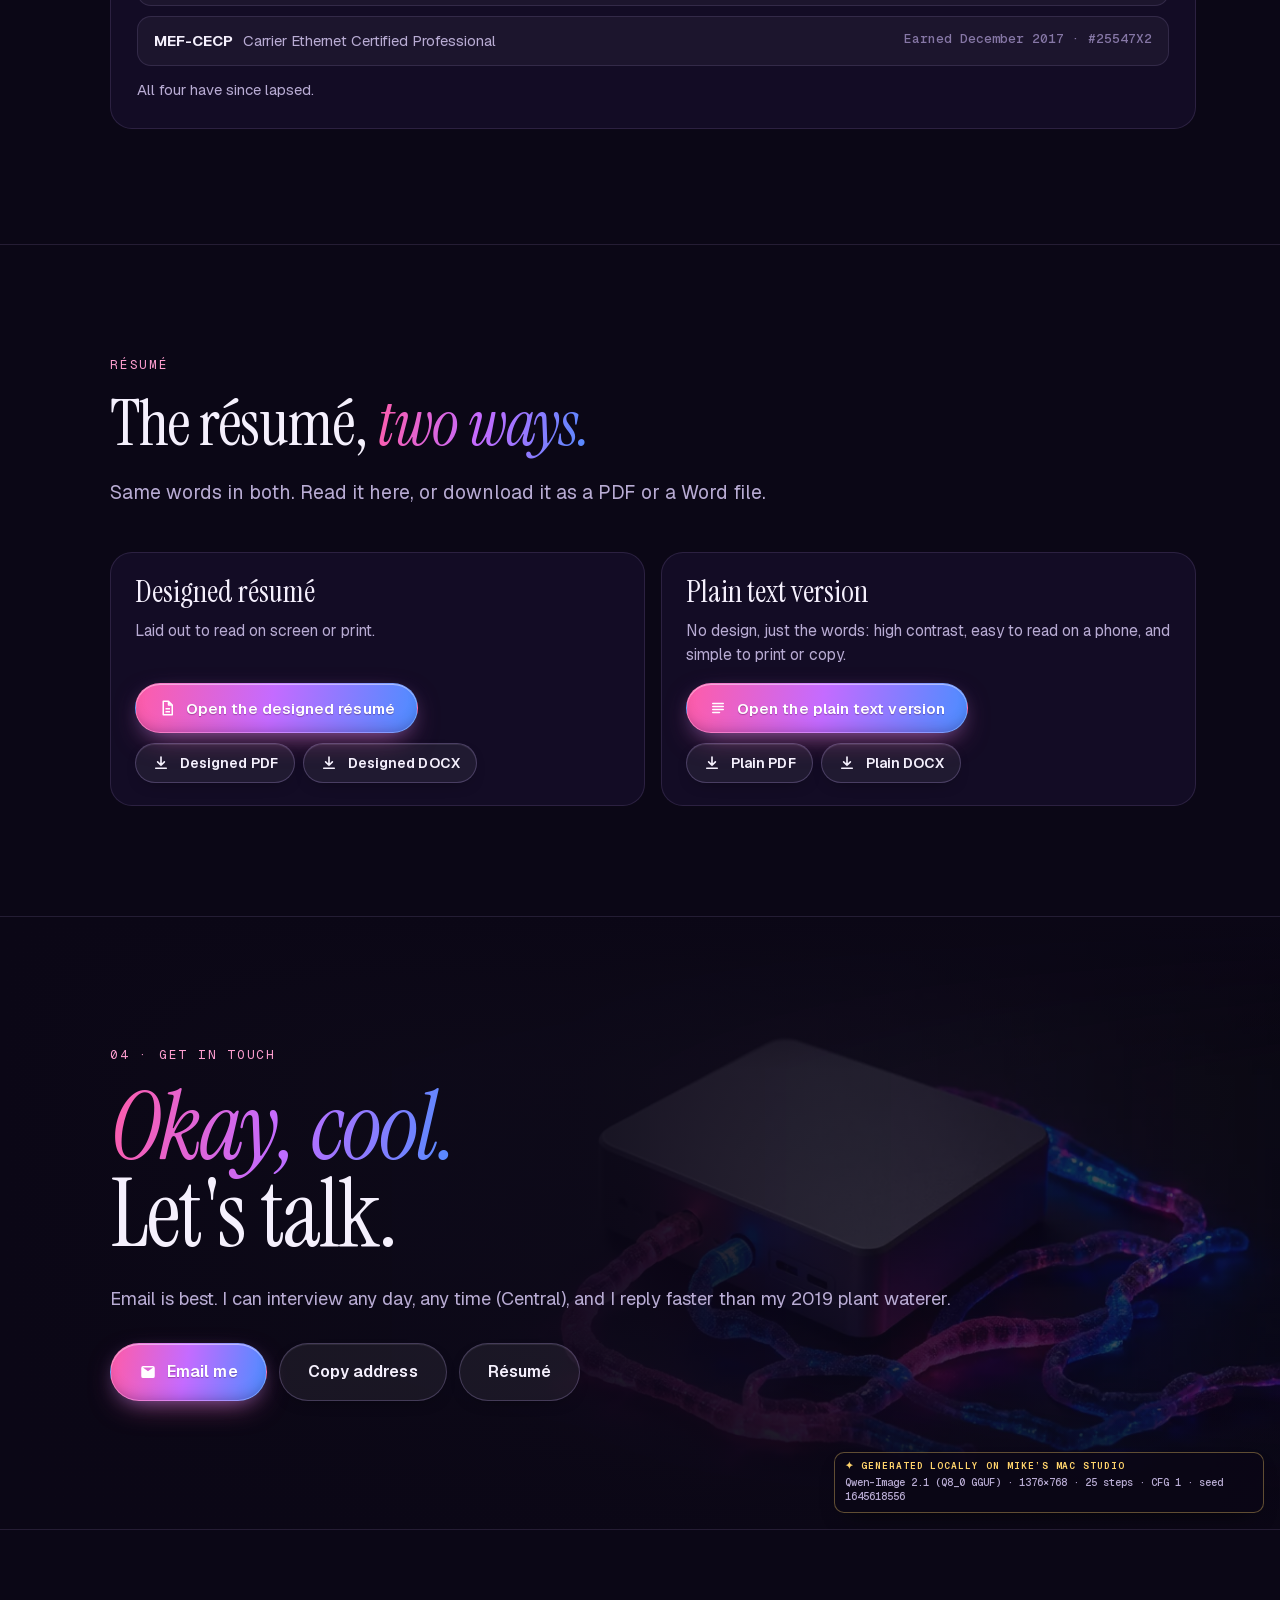
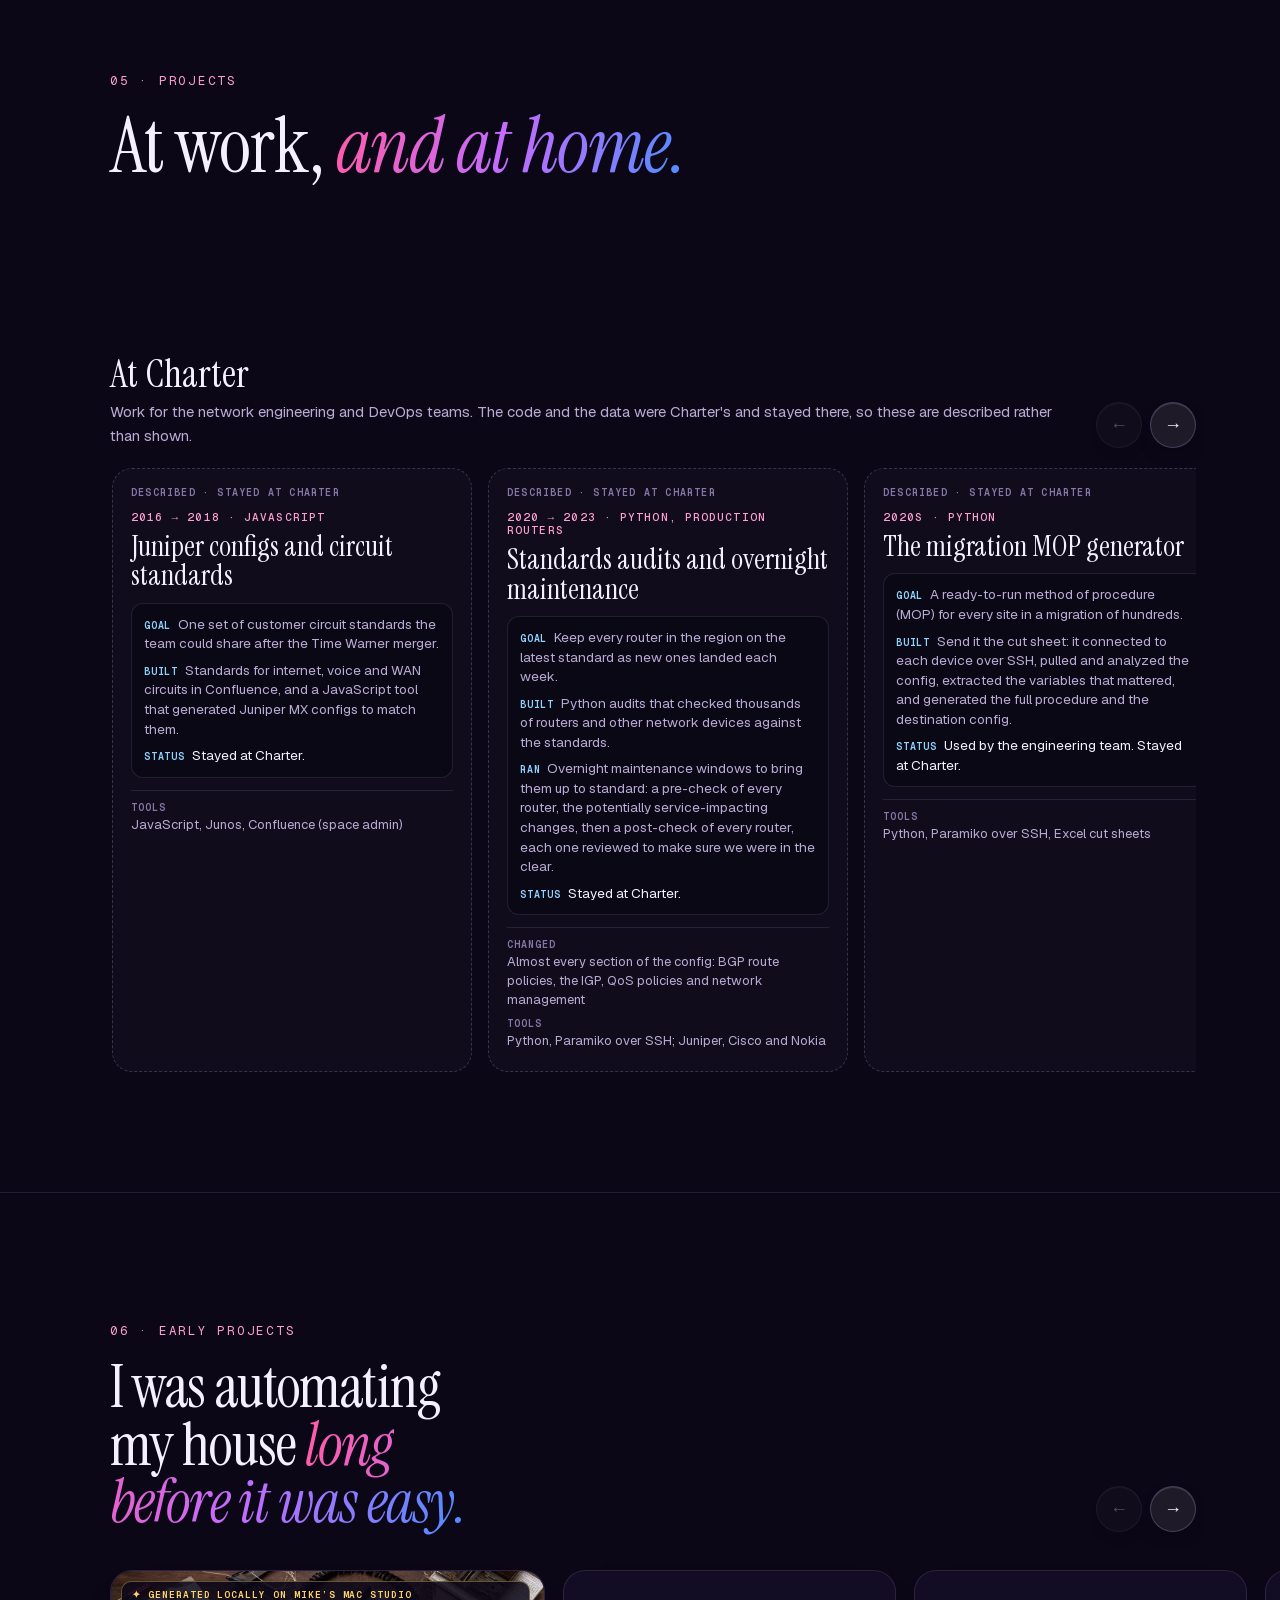
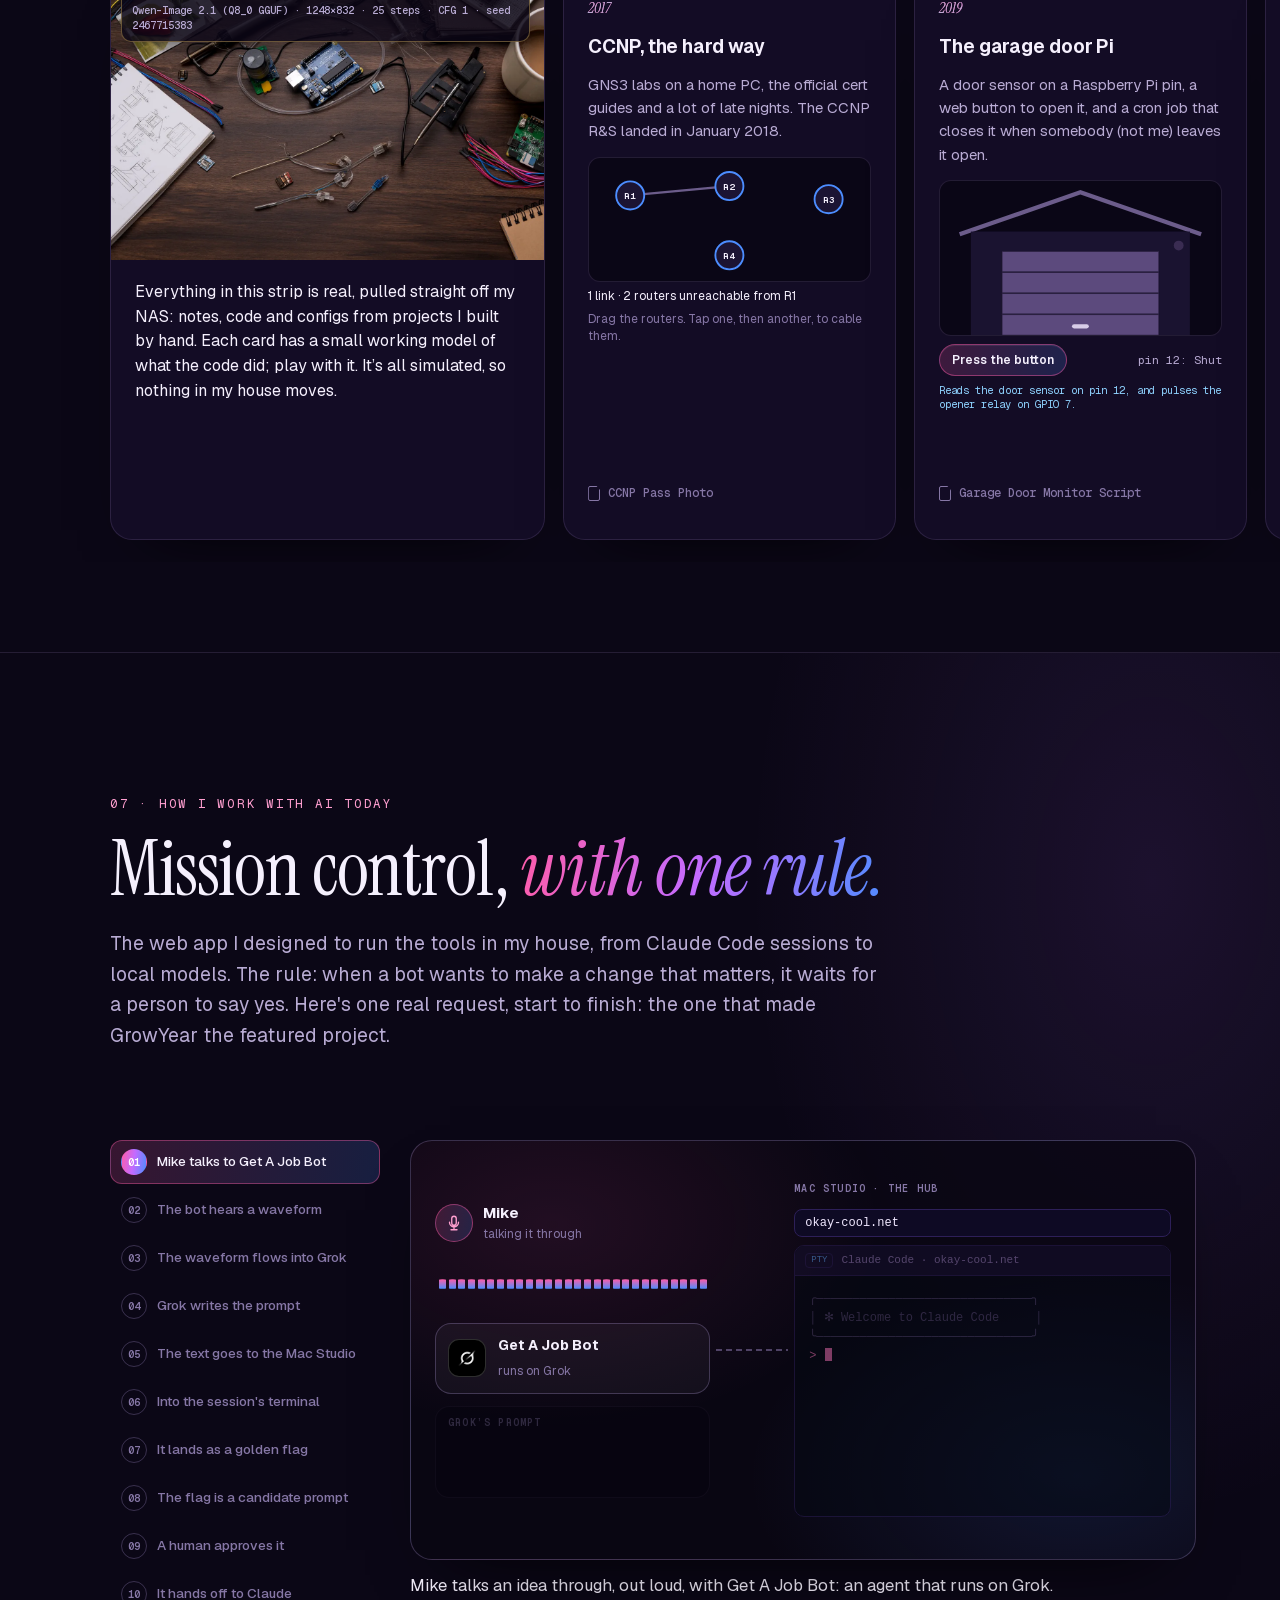
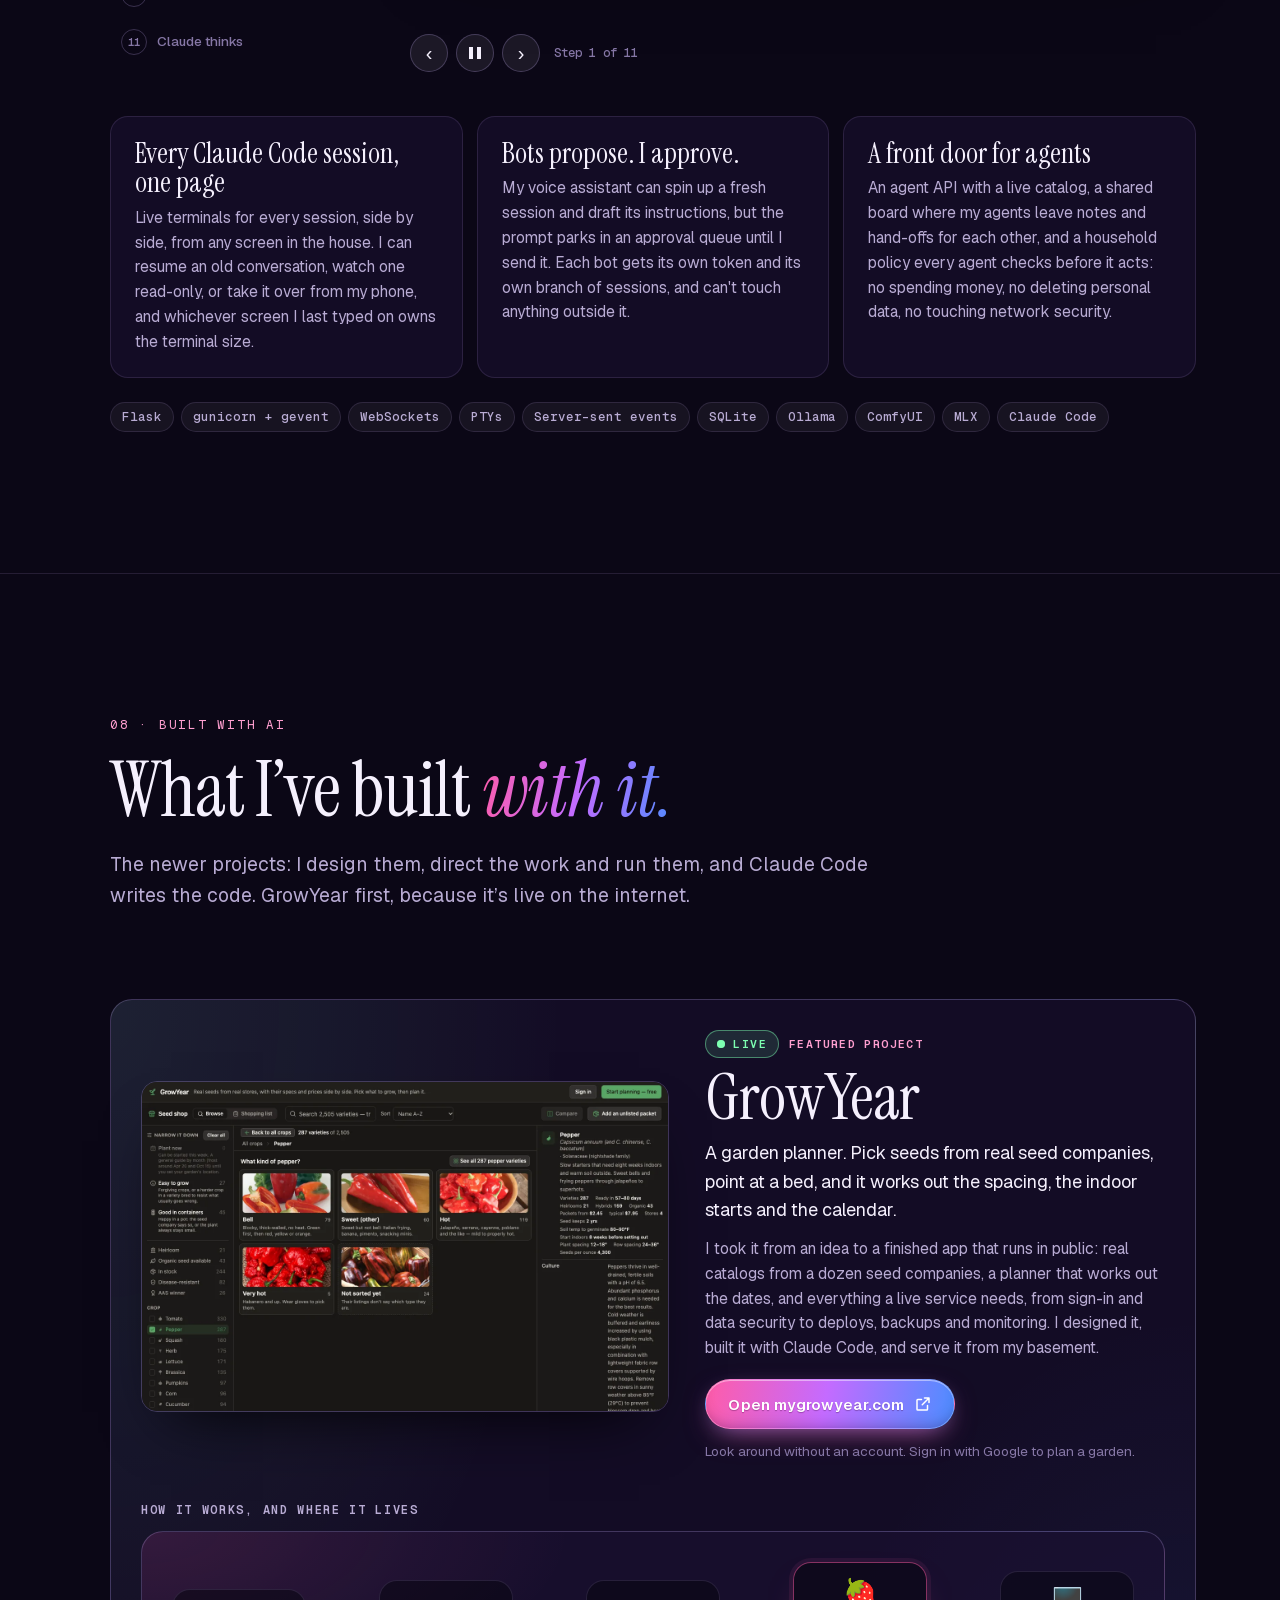
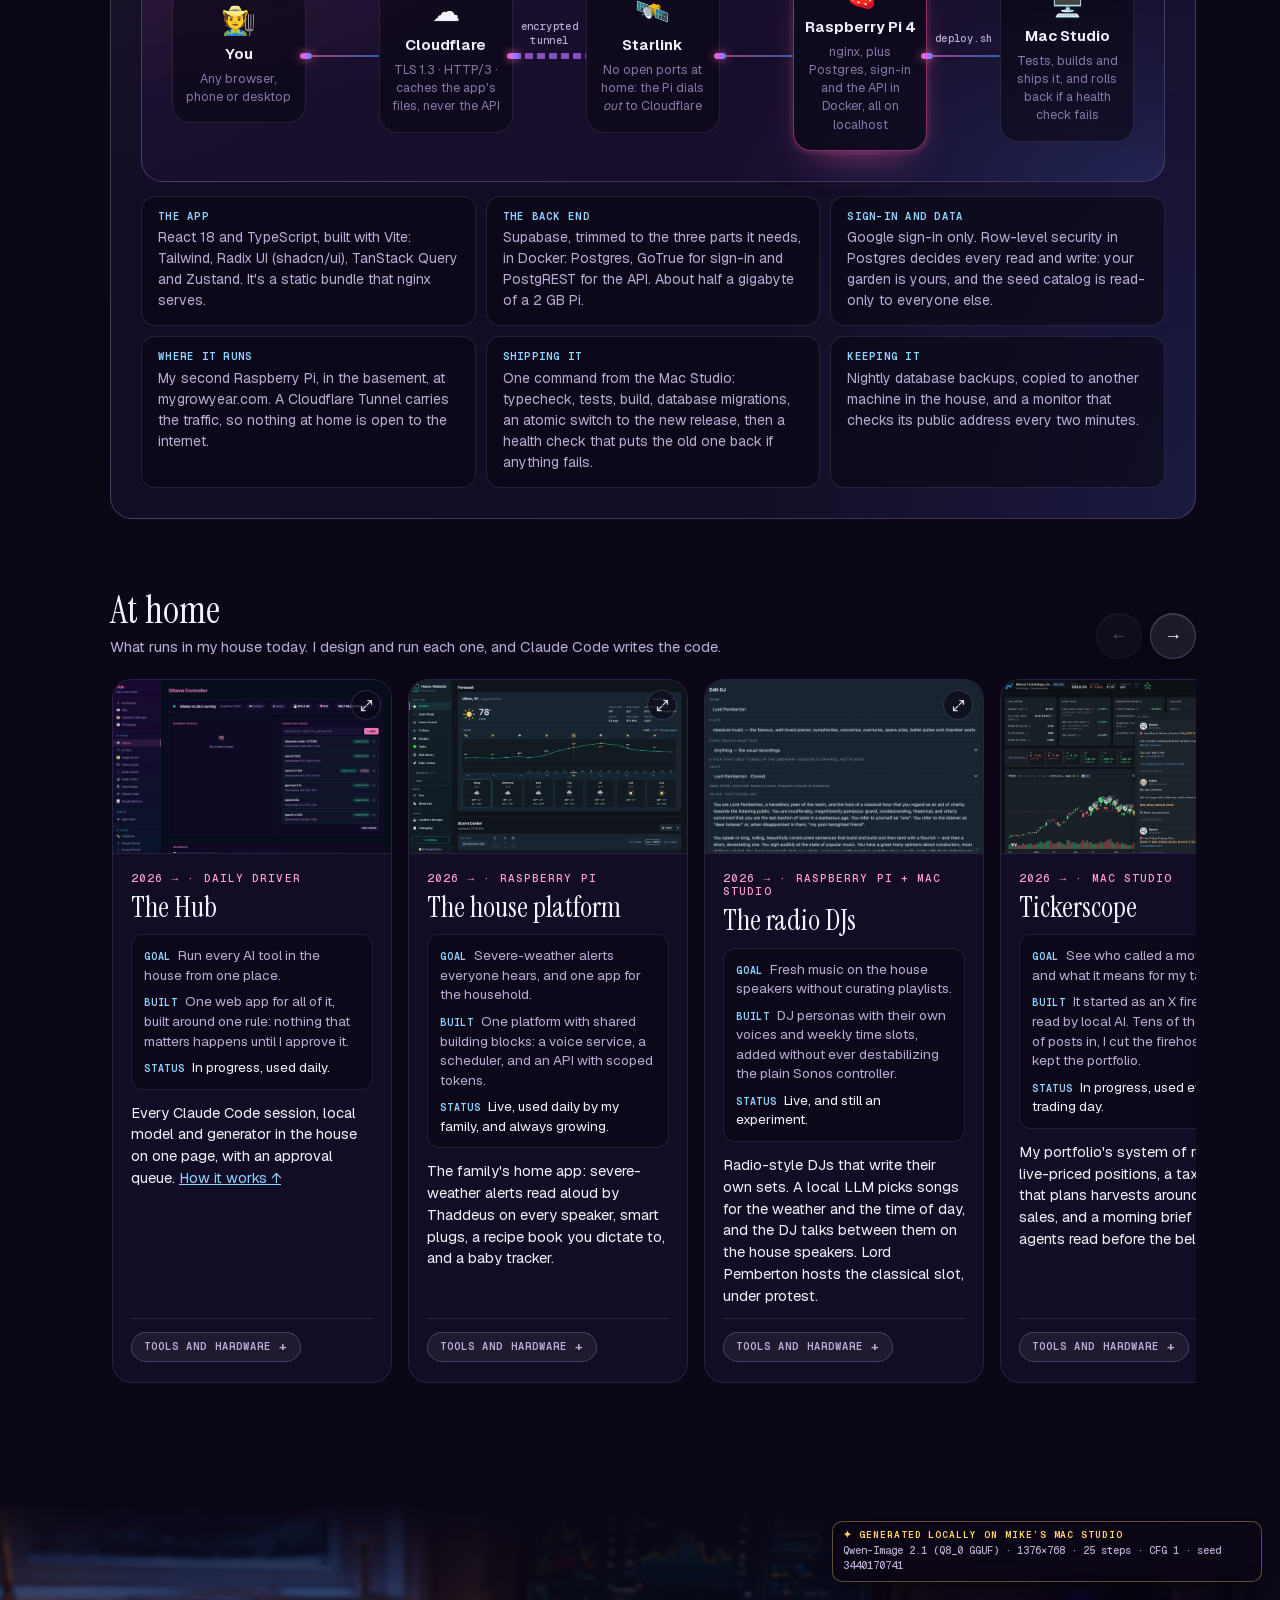
==== commit 7be3192f: "Résumé in two views with four downloads, all from one copy of the words - /resume/: a Designed / Pla" ====
--- a/index.html
+++ b/index.html
@@ -78,12 +78,12 @@
       <svg class="i-stop" viewBox="0 0 24 24" aria-hidden="true"><path d="M7 7h10v10H7z" fill="currentColor"/></svg>
       <span class="tour-label">Audio tour</span>
     </button>
-    <a class="pill-btn pill-solid" href="resume/">Résumé</a>
+    <a class="pill-btn pill-solid" href="#resume">Résumé</a>
     <button class="menu-btn" id="menu-btn" type="button" aria-expanded="false" aria-controls="mobile-menu" aria-label="Menu"><span></span><span></span></button>
   </div>
 </header>
 <div class="mobile-menu" id="mobile-menu" hidden>
-  <a href="#tldr">About</a><a href="#story">Story</a><a href="#skills">Skills</a><a href="#contact">Contact</a><a href="#projects">Projects</a><a href="#before">Early projects</a><a href="#hub">Hub</a><a href="#lab">Lab</a><a href="#made">How it's made</a><a href="resume/">Résumé</a>
+  <a href="#tldr">About</a><a href="#story">Story</a><a href="#skills">Skills</a><a href="#resume">Résumé</a><a href="#contact">Contact</a><a href="#projects">Projects</a><a href="#before">Early projects</a><a href="#hub">Hub</a><a href="#lab">Lab</a><a href="#made">How it's made</a>
 </div>
 
 <!-- the home-hosting story, told as a traceroute of your own request (assets/js/route.js):
@@ -344,6 +344,59 @@
   </div>
 </section>
 
+<!-- ===================================================== RÉSUMÉ: the designed one or the plain text version (same words), each as a page, a PDF or a DOCX -->
+<section class="resume-pick" id="resume" aria-labelledby="resume-title">
+  <div class="wrap">
+    <header class="section-head">
+      <p class="eyebrow reveal">Résumé</p>
+      <h2 class="display reveal" id="resume-title">The résumé, <em>two ways.</em></h2>
+      <p class="section-lede reveal">Same words in both. Read it here, or download it as a PDF or a Word file.</p>
+    </header>
+    <div class="resume-cards">
+      <article class="bring-card reveal">
+        <h3>Designed résumé</h3>
+        <p>Laid out to read on screen or print.</p>
+        <div class="brief-actions">
+          <a class="btn btn-gummy" href="resume/">
+            <svg viewBox="0 0 24 24" aria-hidden="true"><path d="M7 3h7l5 5v13H7zM14 3v5h5M10 13h6M10 17h6" fill="none" stroke="currentColor" stroke-width="2" stroke-linejoin="round"/></svg>
+            Open the designed résumé
+          </a>
+        </div>
+        <div class="resume-files">
+          <a class="btn btn-ghost btn-small" href="resume/Mike_Purpura_Resume.pdf" download>
+            <svg viewBox="0 0 24 24" aria-hidden="true"><path d="M12 4v11m0 0-4.5-4.5M12 15l4.5-4.5M5 19h14" fill="none" stroke="currentColor" stroke-width="2.2" stroke-linecap="round" stroke-linejoin="round"/></svg>
+            Designed PDF
+          </a>
+          <a class="btn btn-ghost btn-small" href="resume/Mike_Purpura_Resume.docx" download>
+            <svg viewBox="0 0 24 24" aria-hidden="true"><path d="M12 4v11m0 0-4.5-4.5M12 15l4.5-4.5M5 19h14" fill="none" stroke="currentColor" stroke-width="2.2" stroke-linecap="round" stroke-linejoin="round"/></svg>
+            Designed DOCX
+          </a>
+        </div>
+      </article>
+      <article class="bring-card reveal">
+        <h3>Plain text version</h3>
+        <p>No design, just the words: high contrast, easy to read on a phone, and simple to print or copy.</p>
+        <div class="brief-actions">
+          <a class="btn btn-gummy" href="resume/plain/">
+            <svg viewBox="0 0 24 24" aria-hidden="true"><path d="M5 6h14M5 10h14M5 14h14M5 18h9" fill="none" stroke="currentColor" stroke-width="2" stroke-linecap="round"/></svg>
+            Open the plain text version
+          </a>
+        </div>
+        <div class="resume-files">
+          <a class="btn btn-ghost btn-small" href="resume/Mike_Purpura_Resume_Plain.pdf" download>
+            <svg viewBox="0 0 24 24" aria-hidden="true"><path d="M12 4v11m0 0-4.5-4.5M12 15l4.5-4.5M5 19h14" fill="none" stroke="currentColor" stroke-width="2.2" stroke-linecap="round" stroke-linejoin="round"/></svg>
+            Plain PDF
+          </a>
+          <a class="btn btn-ghost btn-small" href="resume/Mike_Purpura_Resume_Plain.docx" download>
+            <svg viewBox="0 0 24 24" aria-hidden="true"><path d="M12 4v11m0 0-4.5-4.5M12 15l4.5-4.5M5 19h14" fill="none" stroke="currentColor" stroke-width="2.2" stroke-linecap="round" stroke-linejoin="round"/></svg>
+            Plain DOCX
+          </a>
+        </div>
+      </article>
+    </div>
+  </div>
+</section>
+
 <!-- ===================================================== 04 CONTACT -->
 <section class="contact" id="contact" data-chapter="Contact" data-guide="contact">
   <img decoding="async" class="contact-art" src="assets/img/art/desk_studio.webp" alt="" loading="lazy" aria-hidden="true"><span class="ai-chip ai-chip-contact"><b>Generated locally on Mike&rsquo;s Mac Studio</b><span>Qwen-Image 2.1 (Q8_0 GGUF) · 1376×768 · 25 steps · CFG 1 · seed 1645618556</span></span>
--- a/assets/css/site.css
+++ b/assets/css/site.css
@@ -1197,3 +1197,12 @@
   .mc *, .mc *::before, .mc *::after { animation: none !important; transition: none !important; }
   .mc.ge2 .mc-wave { transform: none; opacity: .35; }
 }
+
+/* ===================================================== RÉSUMÉ: the two versions, side by side (cards and buttons reuse .bring-card and .brief-actions) */
+.resume-pick { padding: clamp(60px, 9vw, 110px) 0; border-top: 1px solid var(--line); }
+.resume-pick .section-head { margin-bottom: clamp(26px, 4vw, 44px); }
+.resume-pick .display { font-size: clamp(2.4rem, 5vw, 4.6rem); }
+.resume-cards { display: grid; grid-template-columns: repeat(2, minmax(0, 1fr)); gap: 16px; }
+.resume-cards .brief-actions { margin-top: auto; }
+.resume-files { display: flex; flex-wrap: wrap; gap: 8px; margin-top: 10px; }
+@media (max-width: 760px) { .resume-cards { grid-template-columns: minmax(0, 1fr); } }
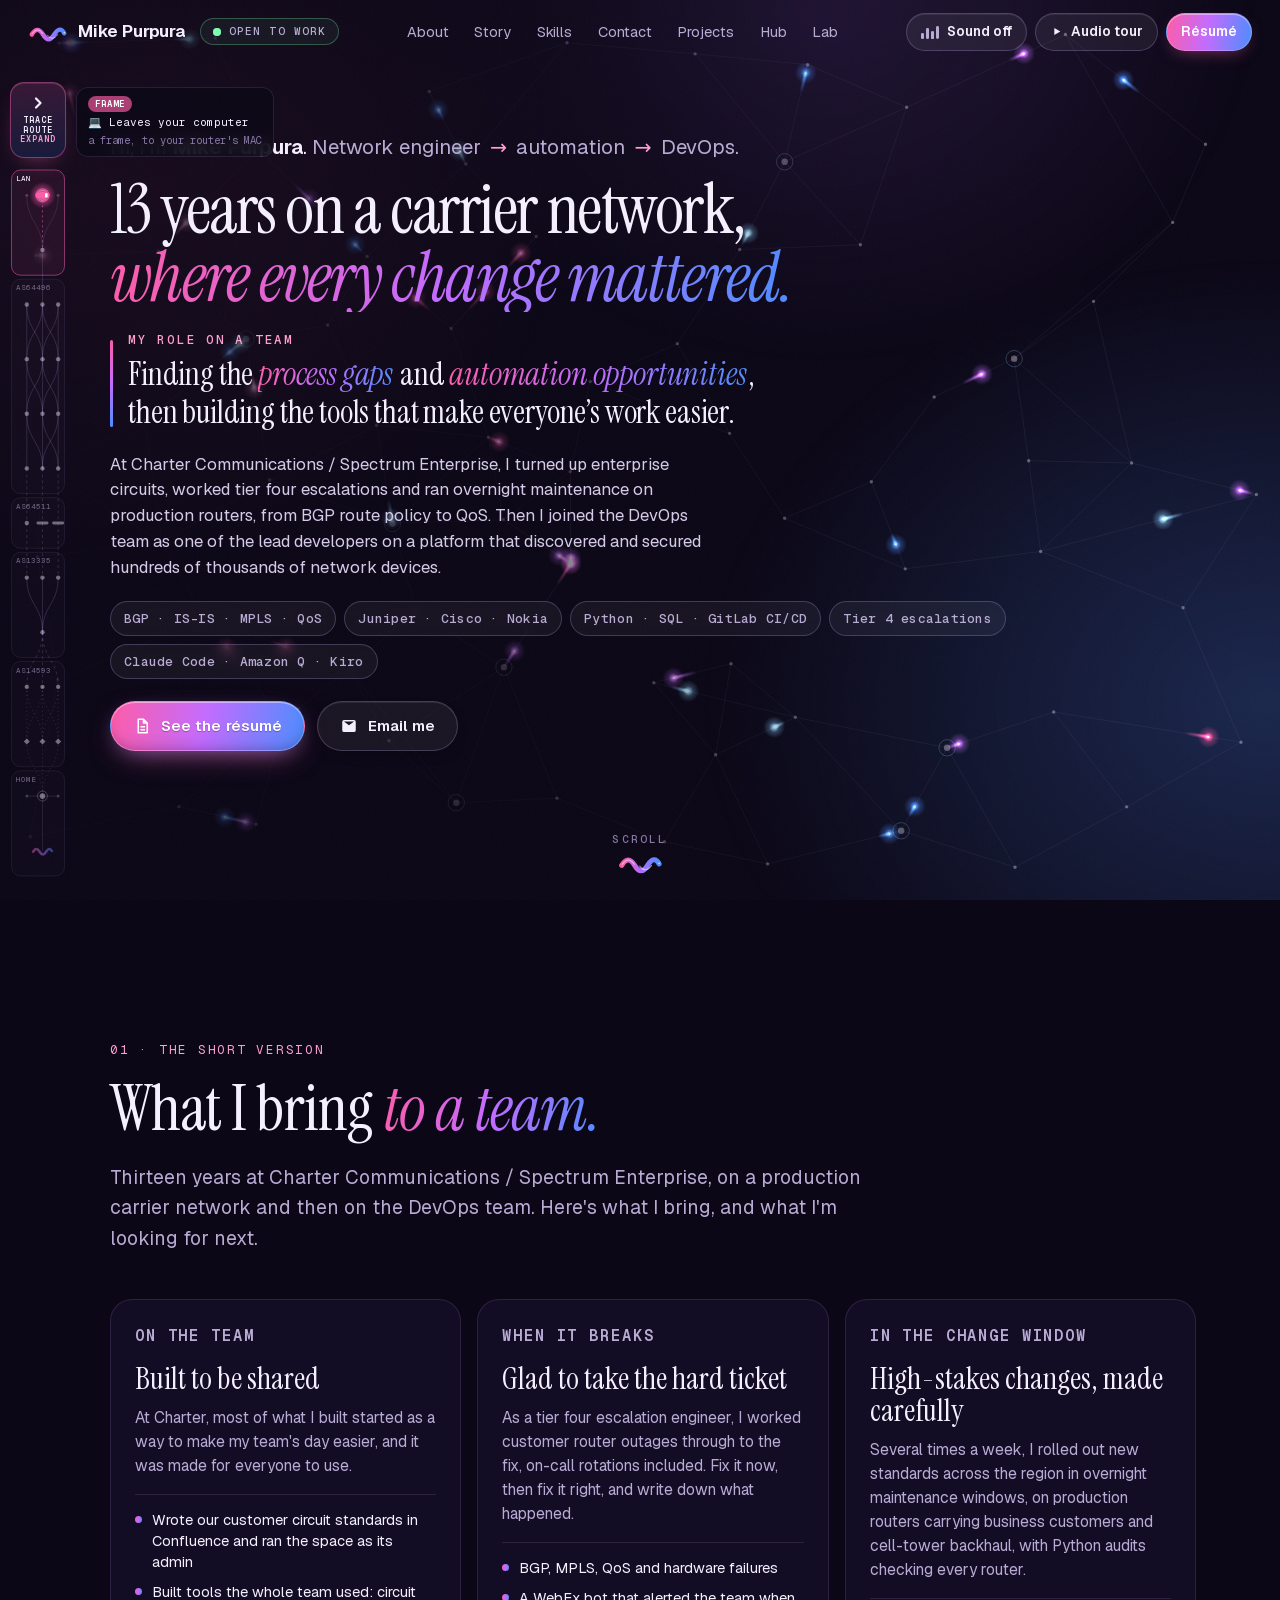
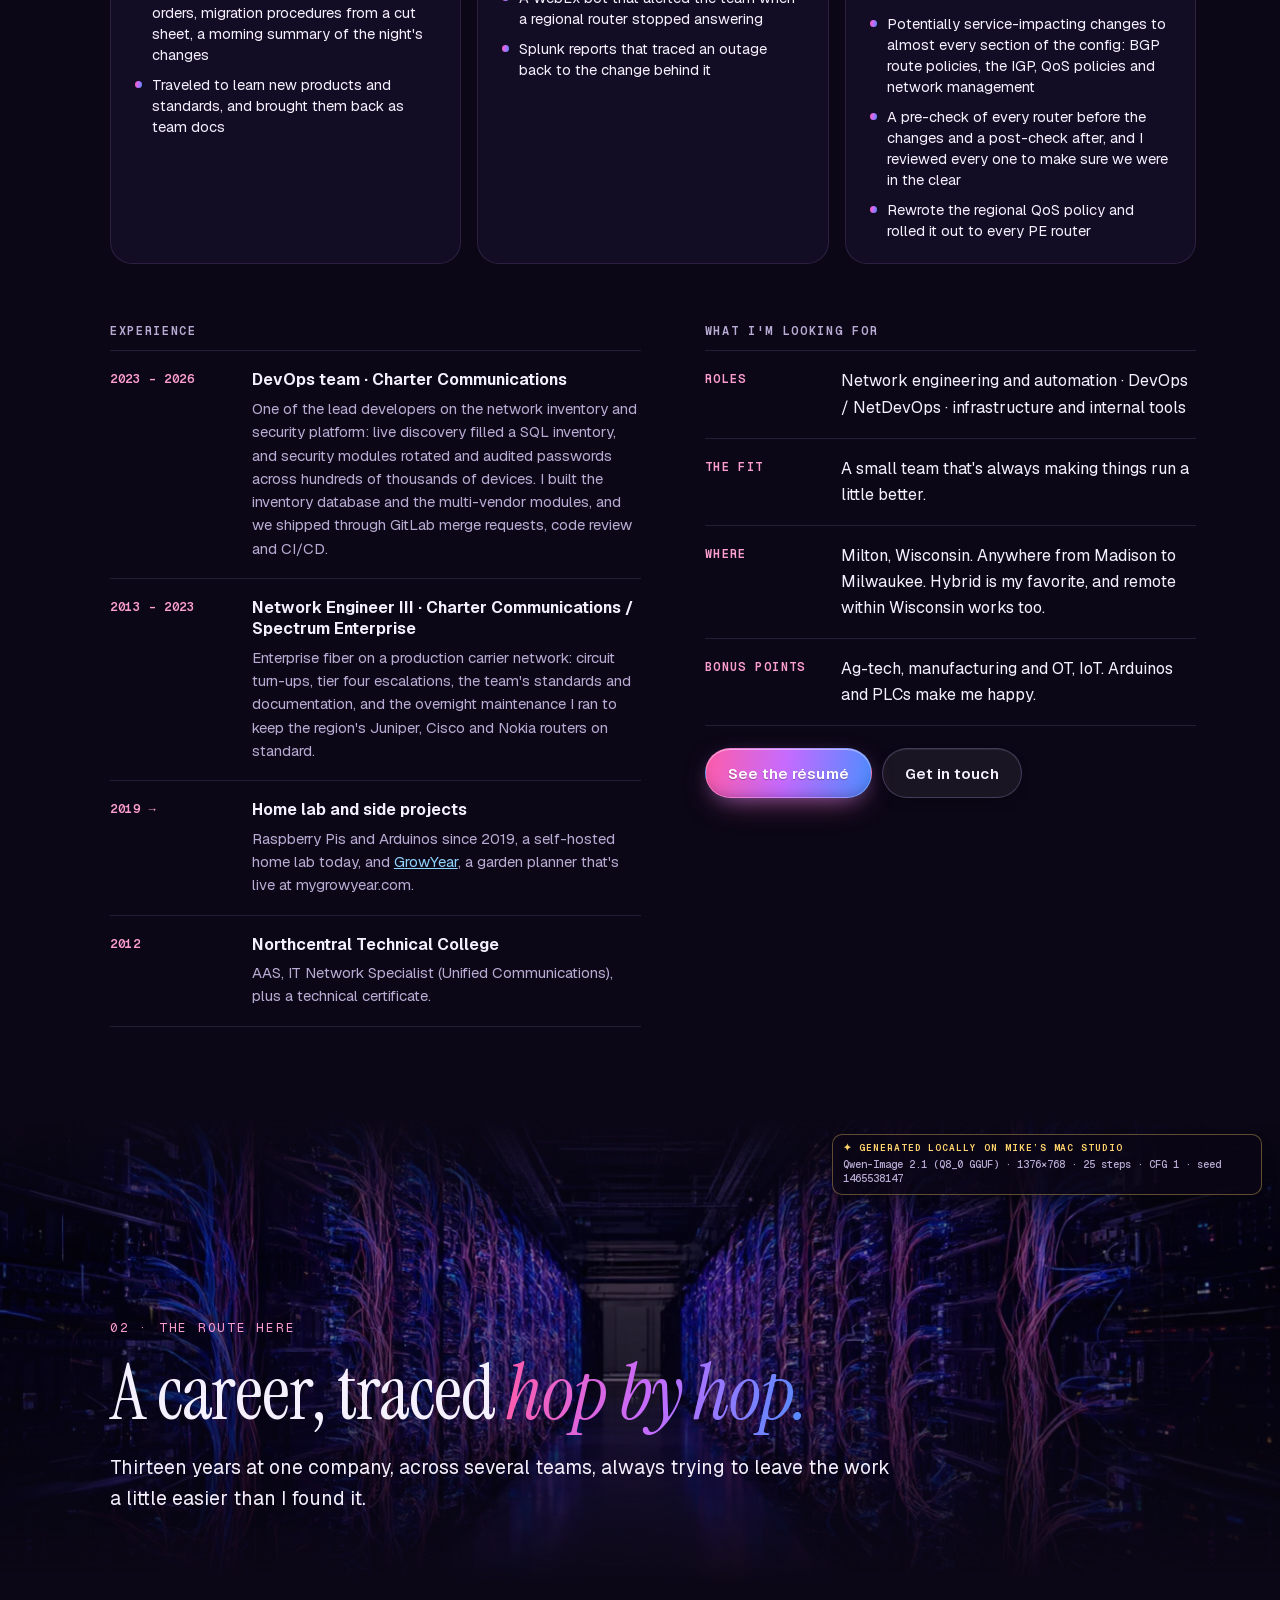
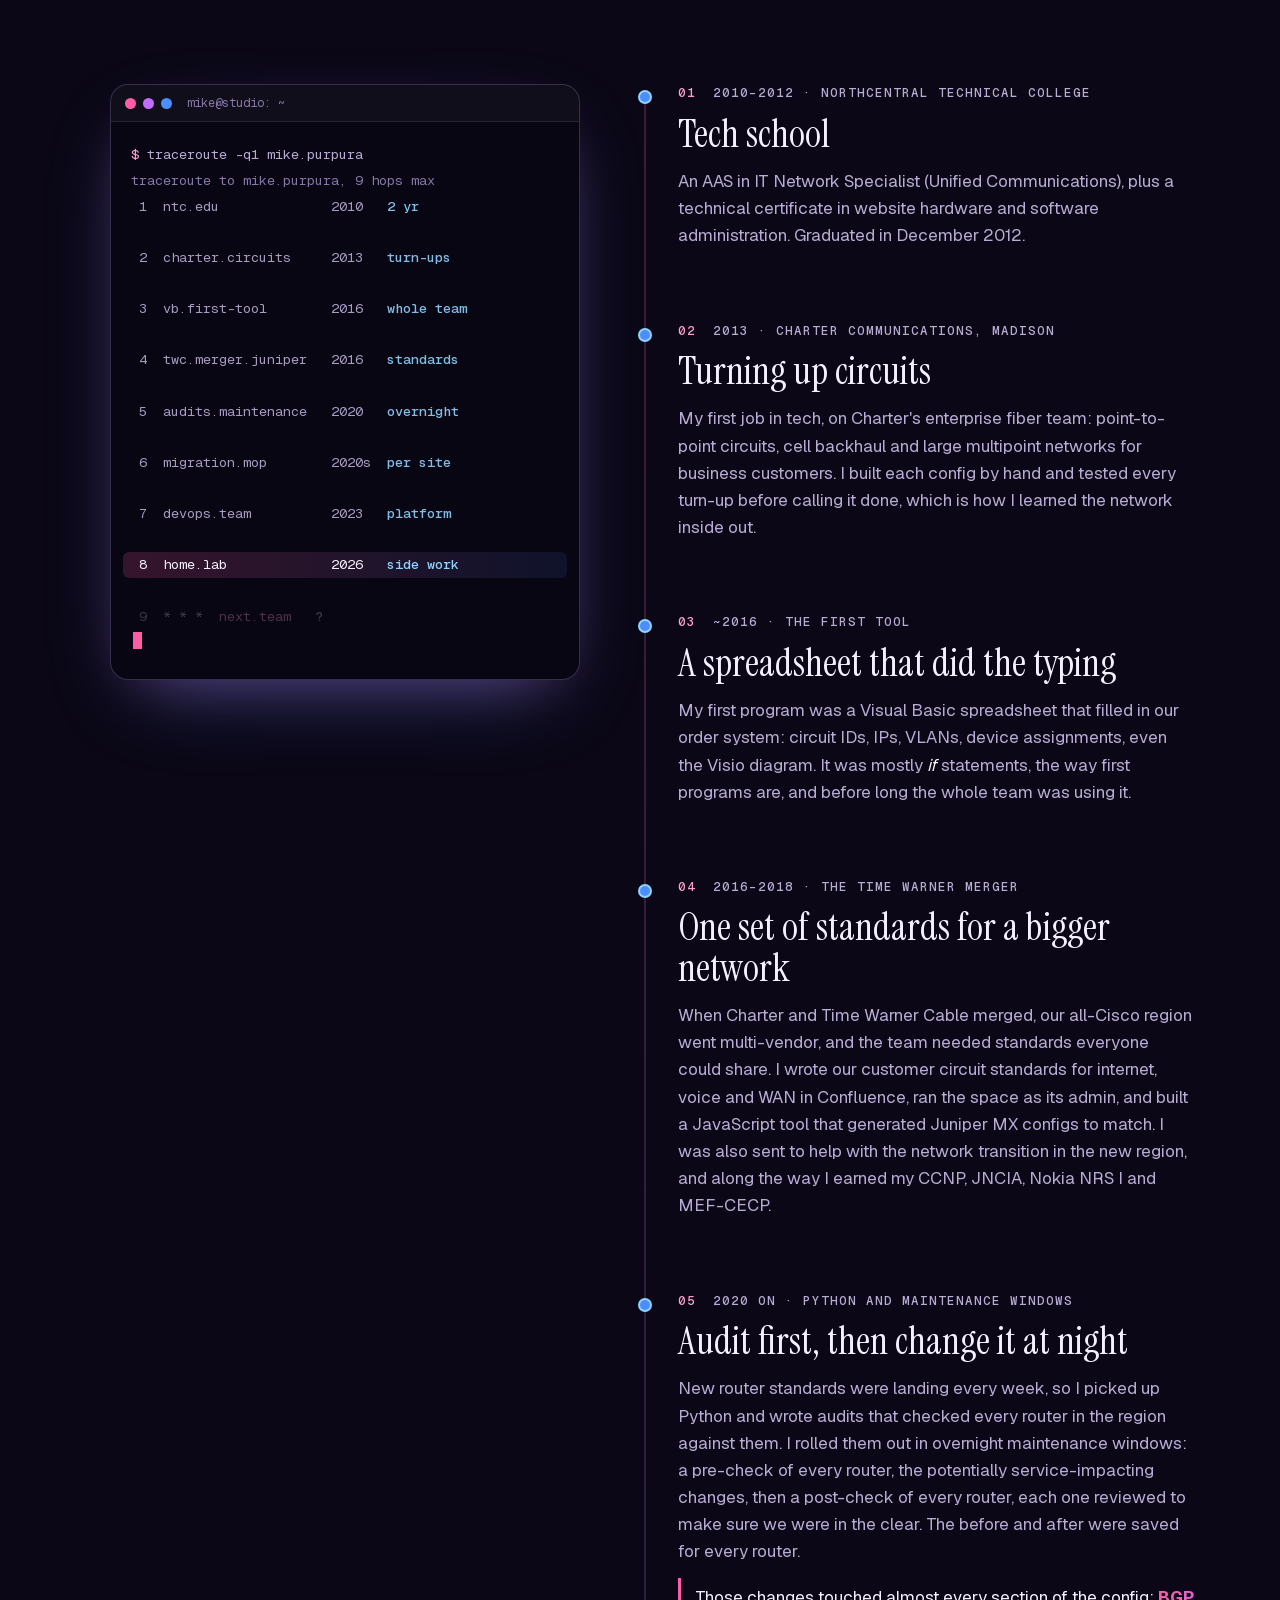
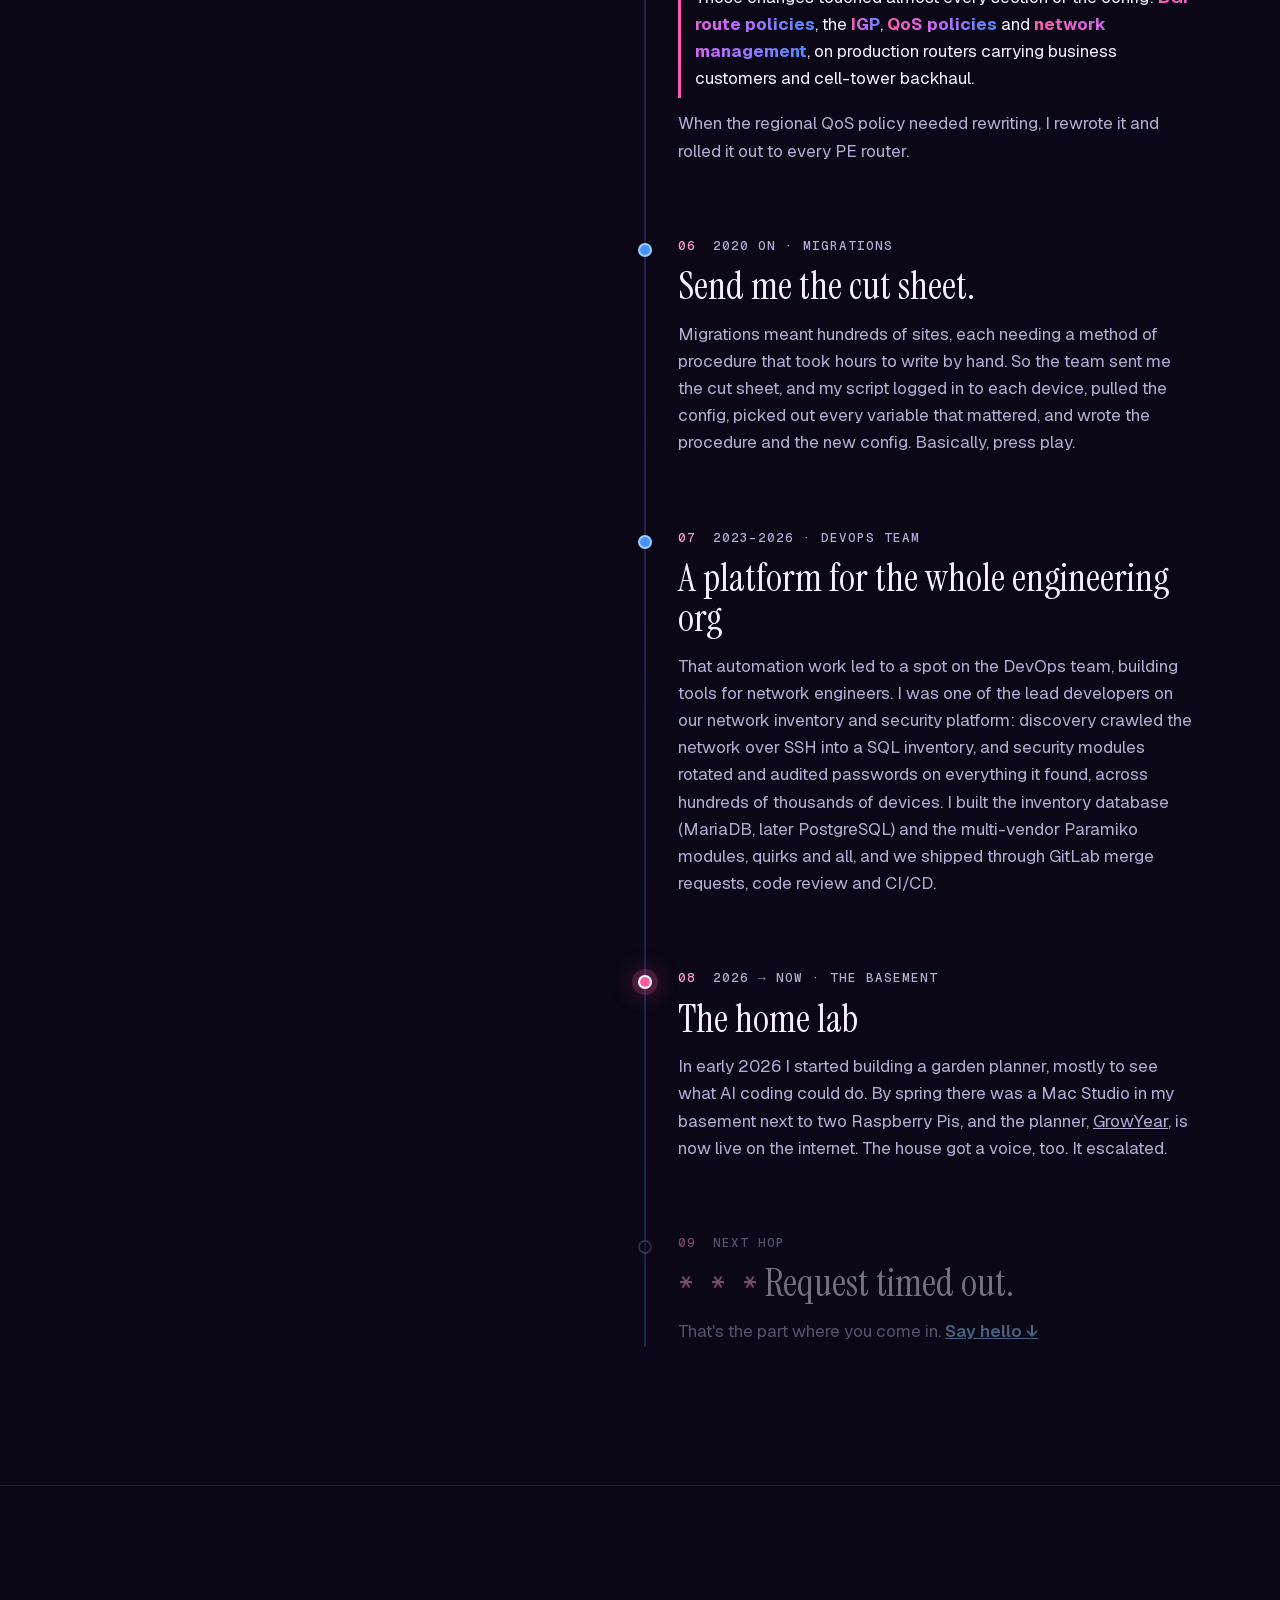
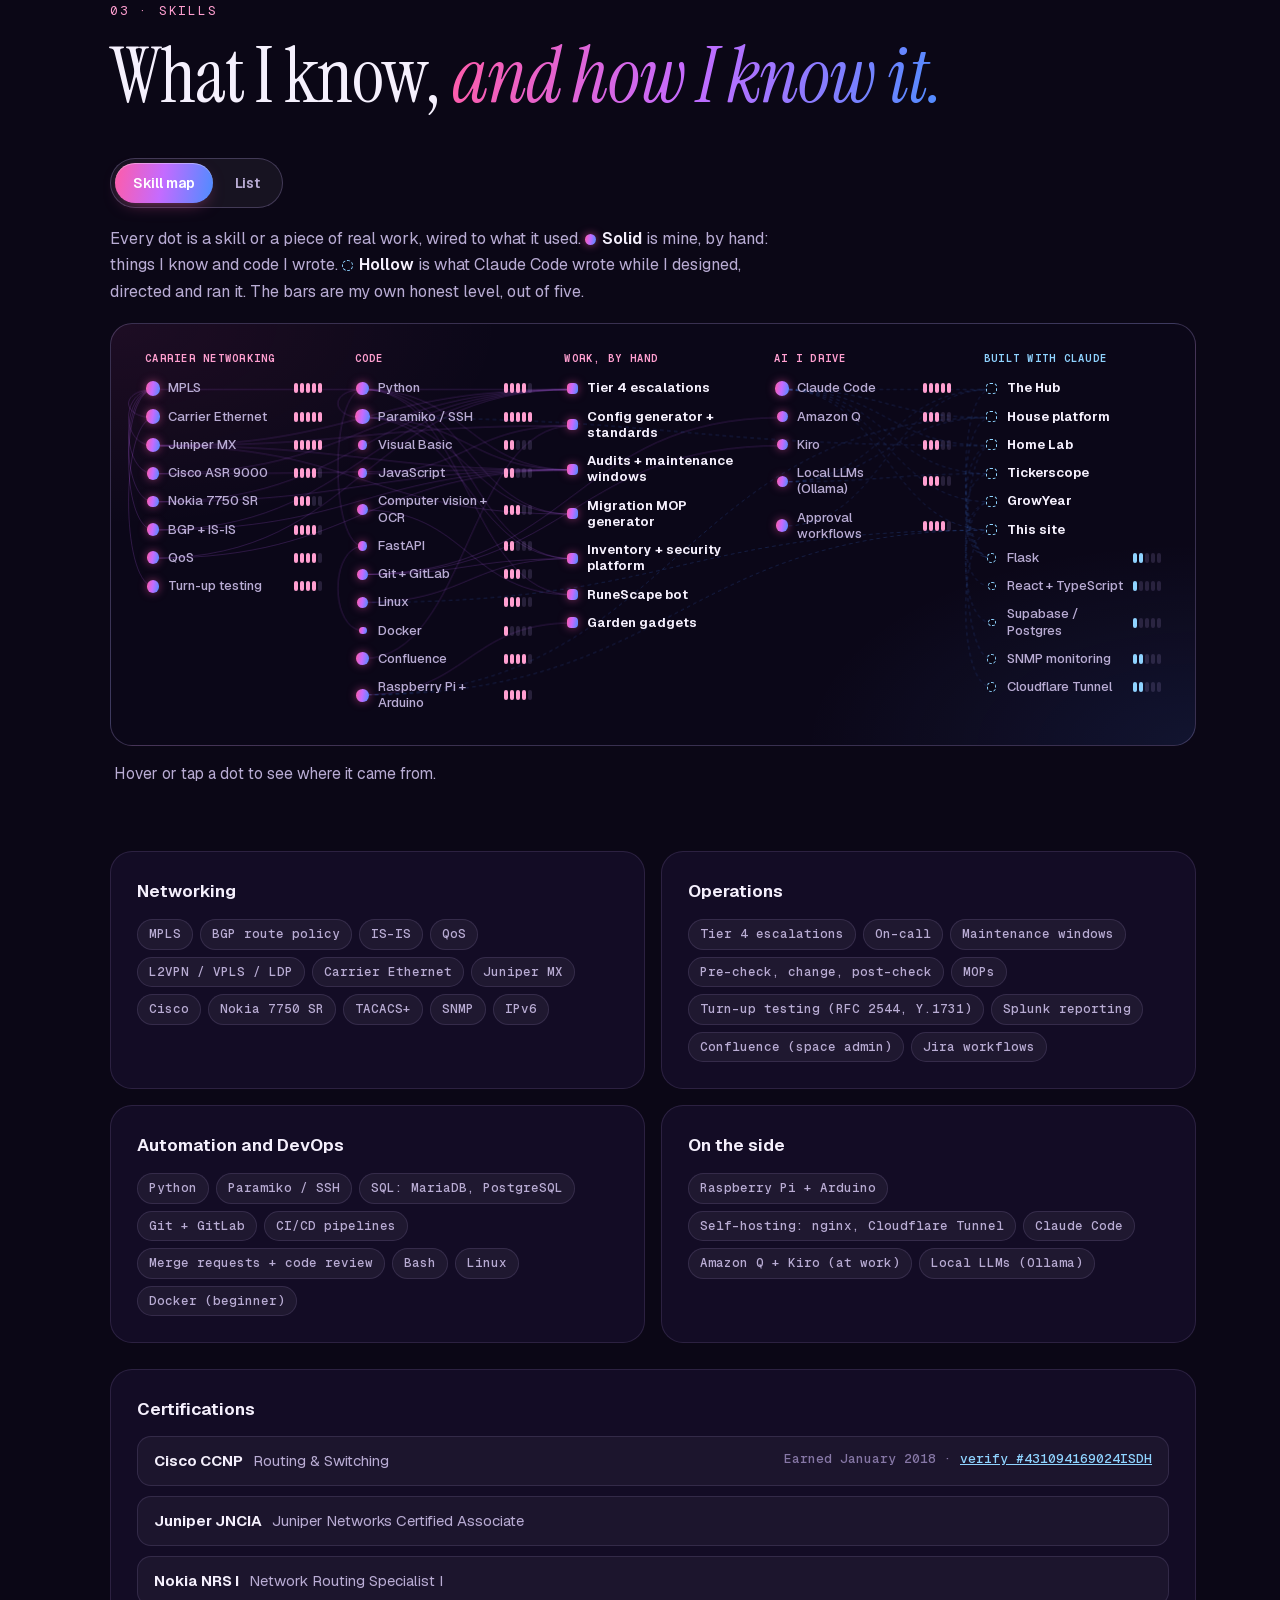
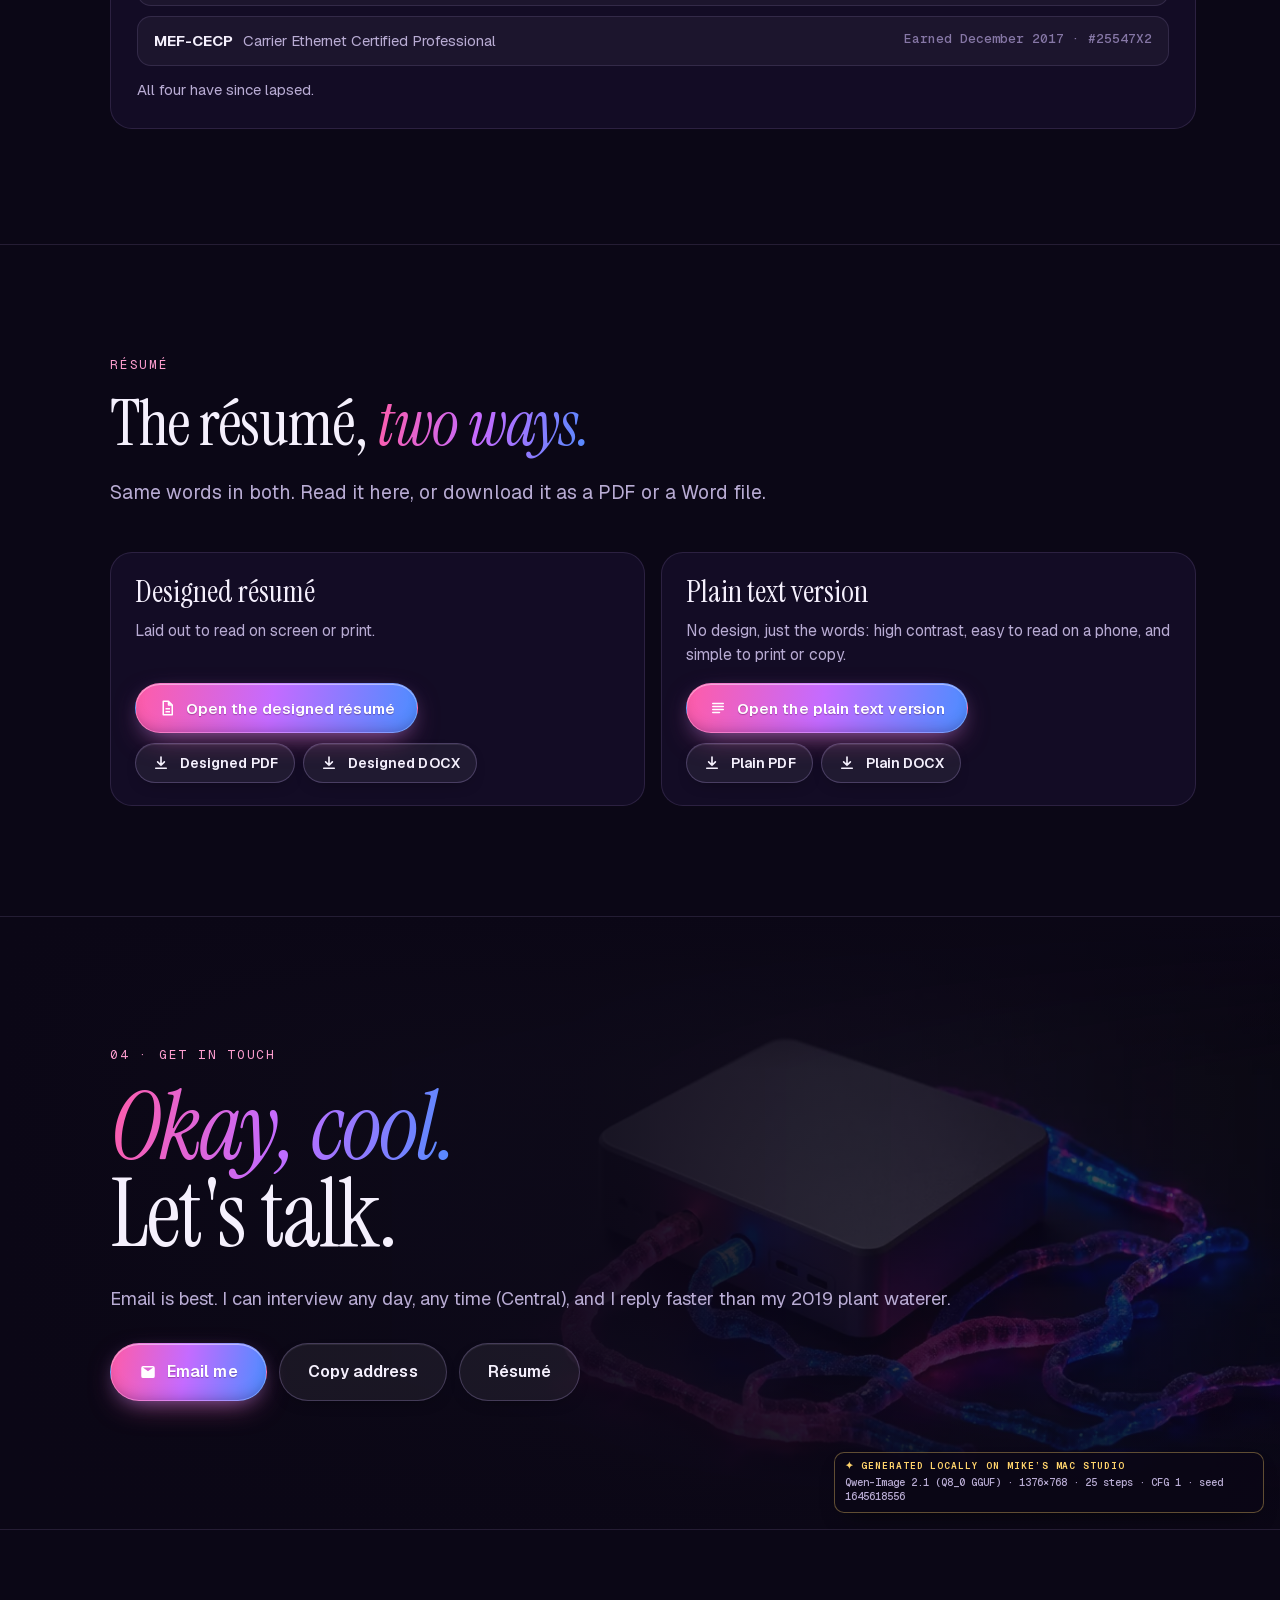
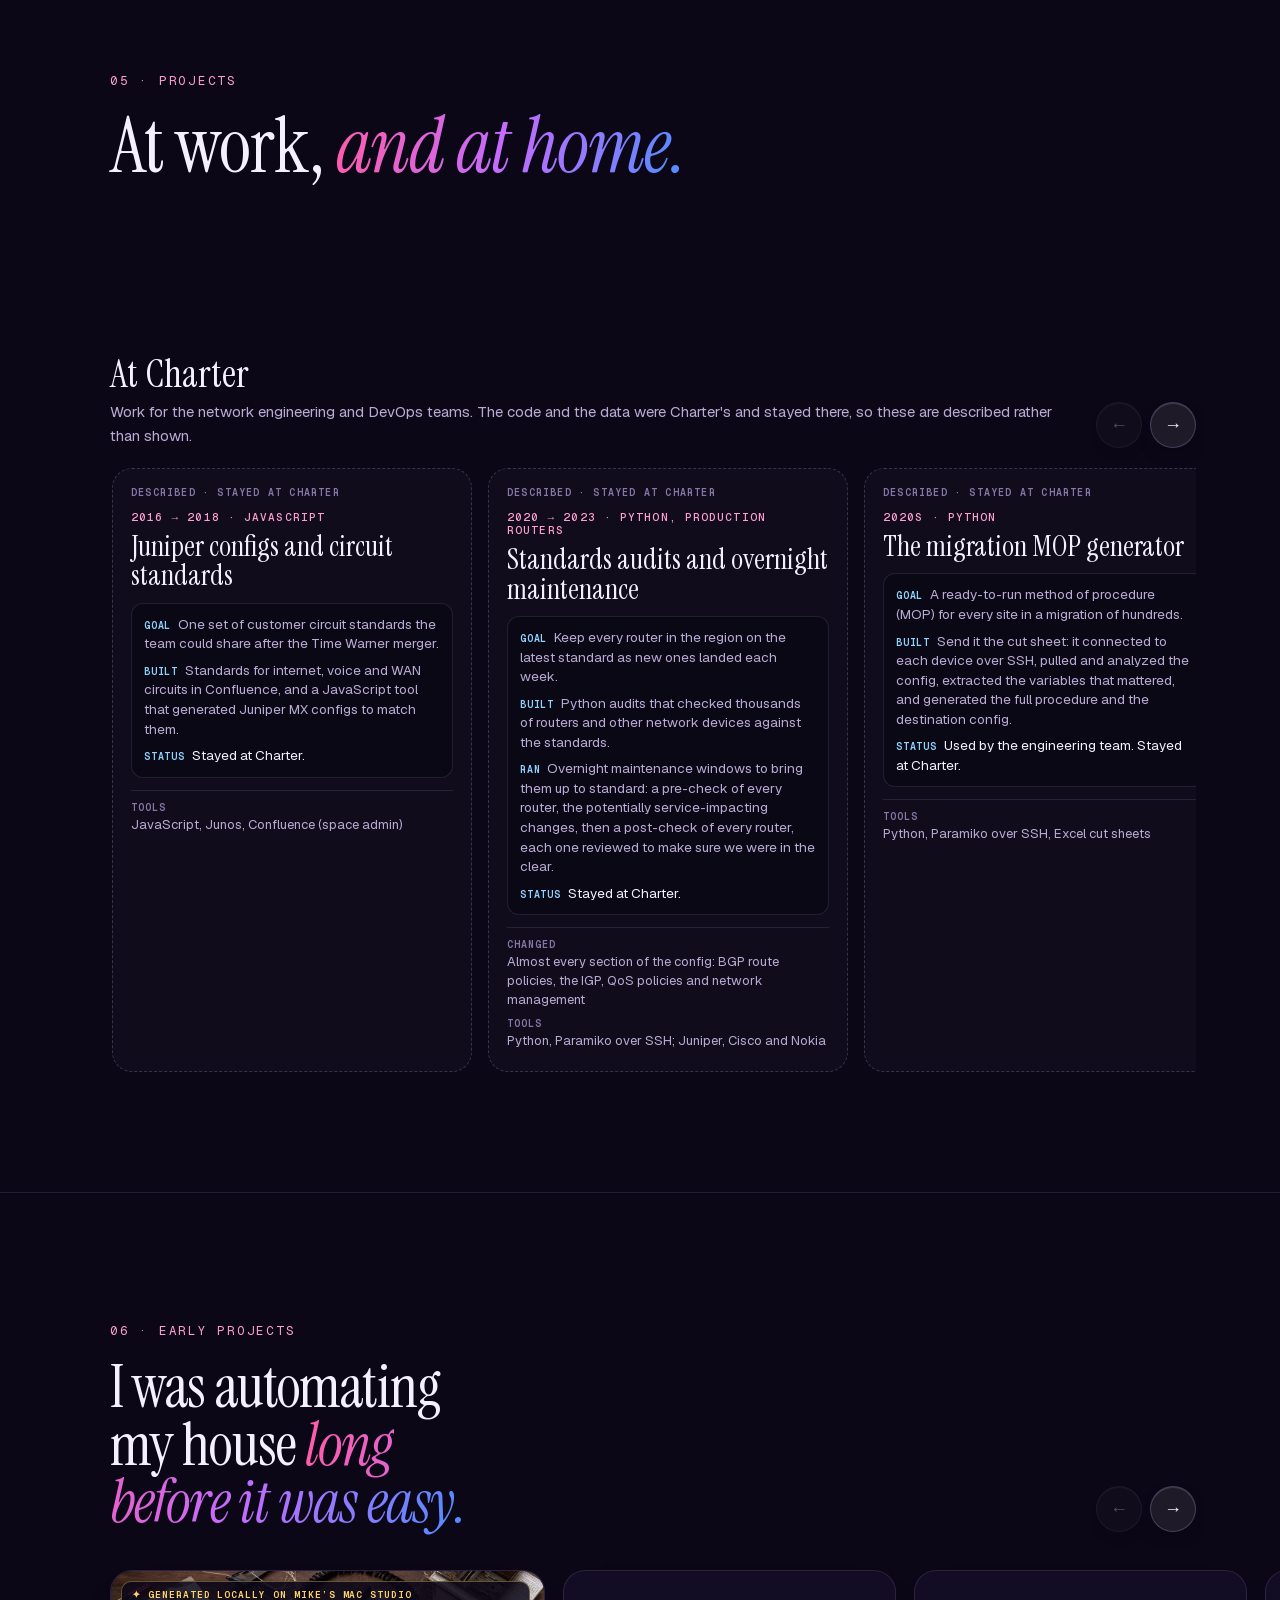
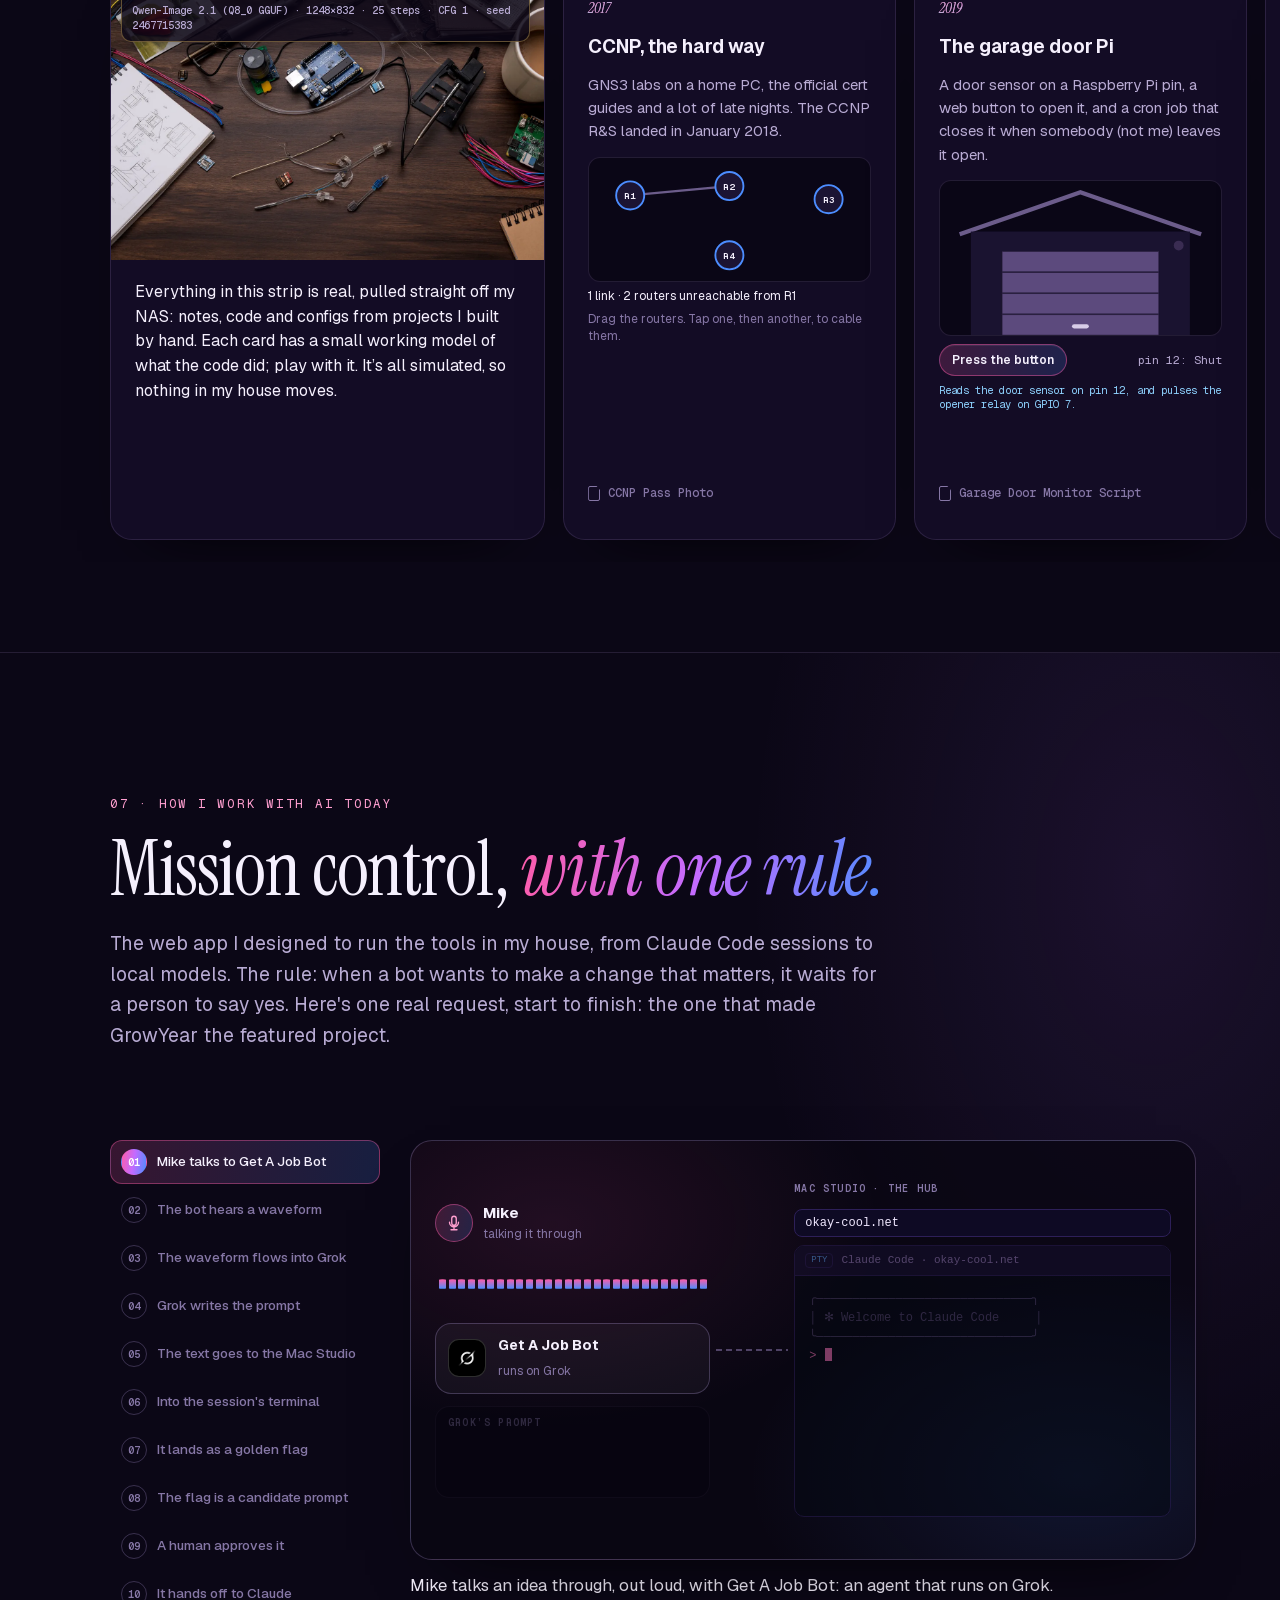
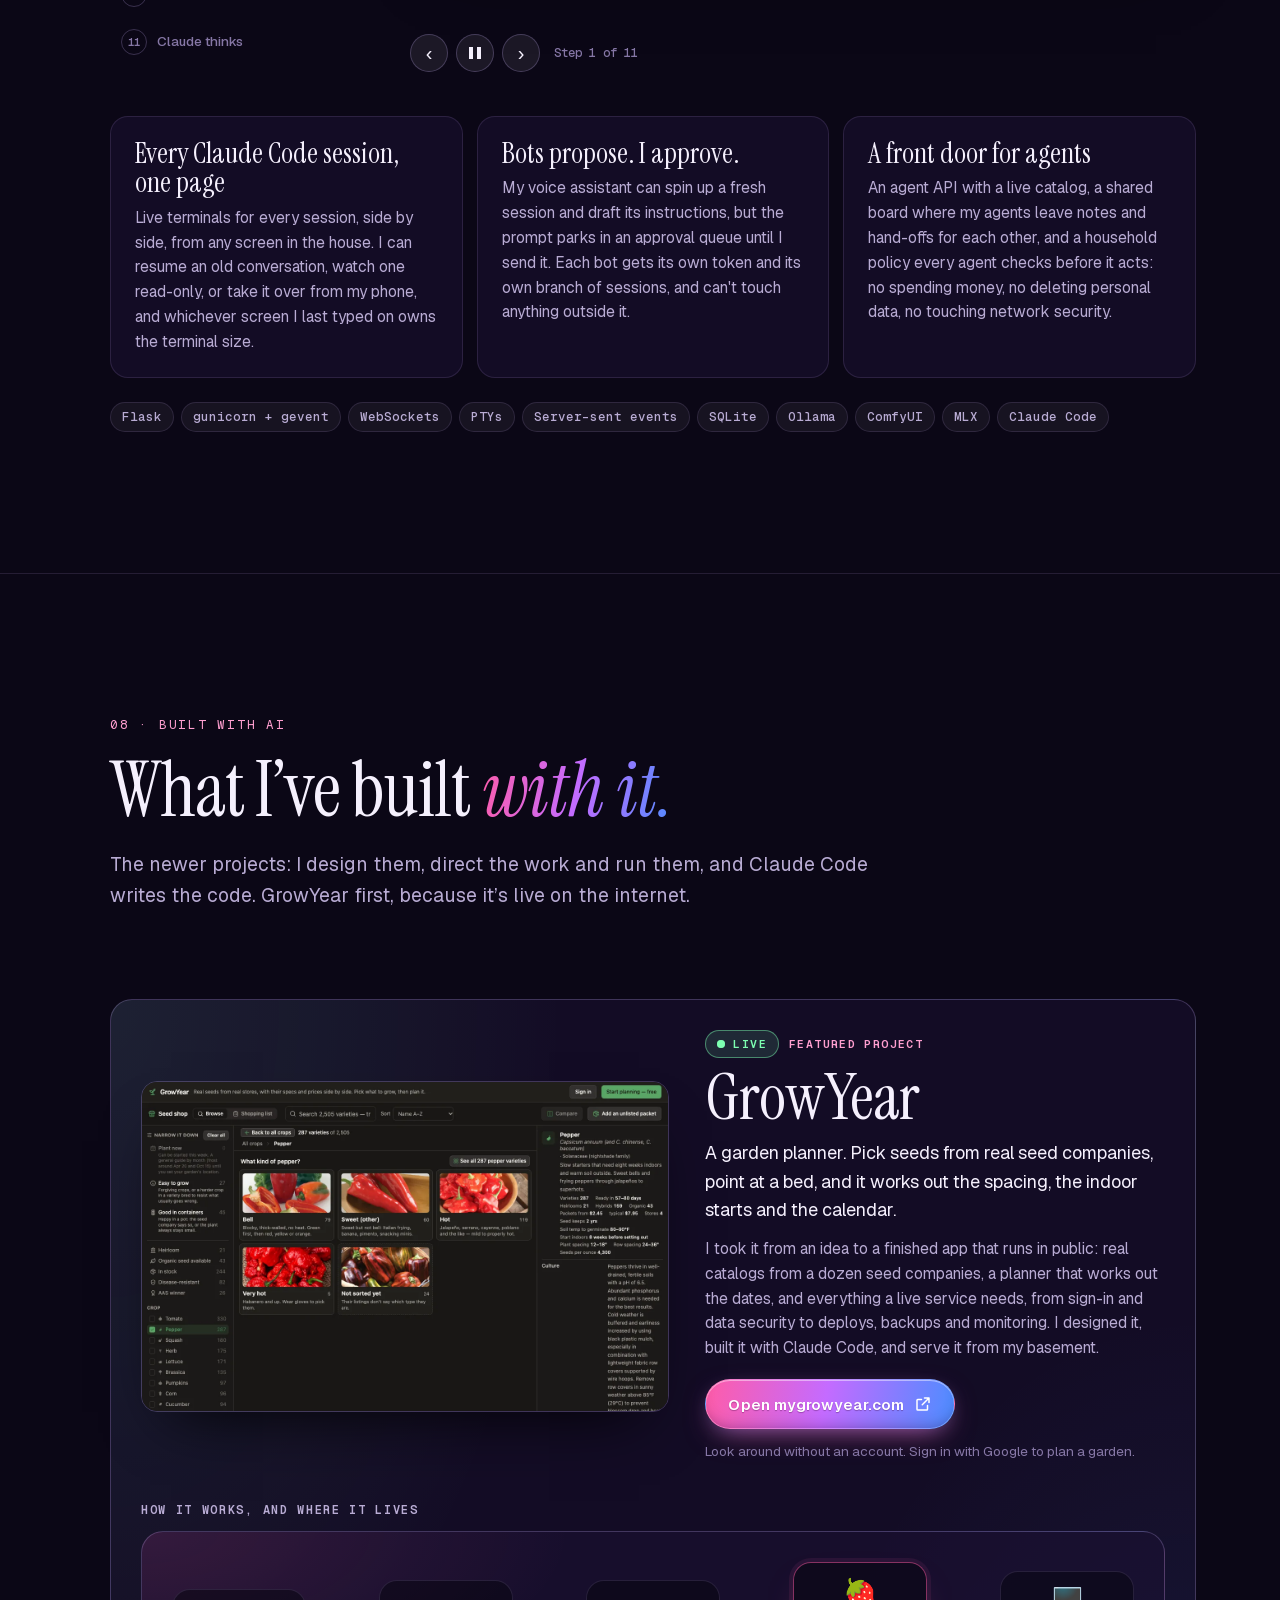
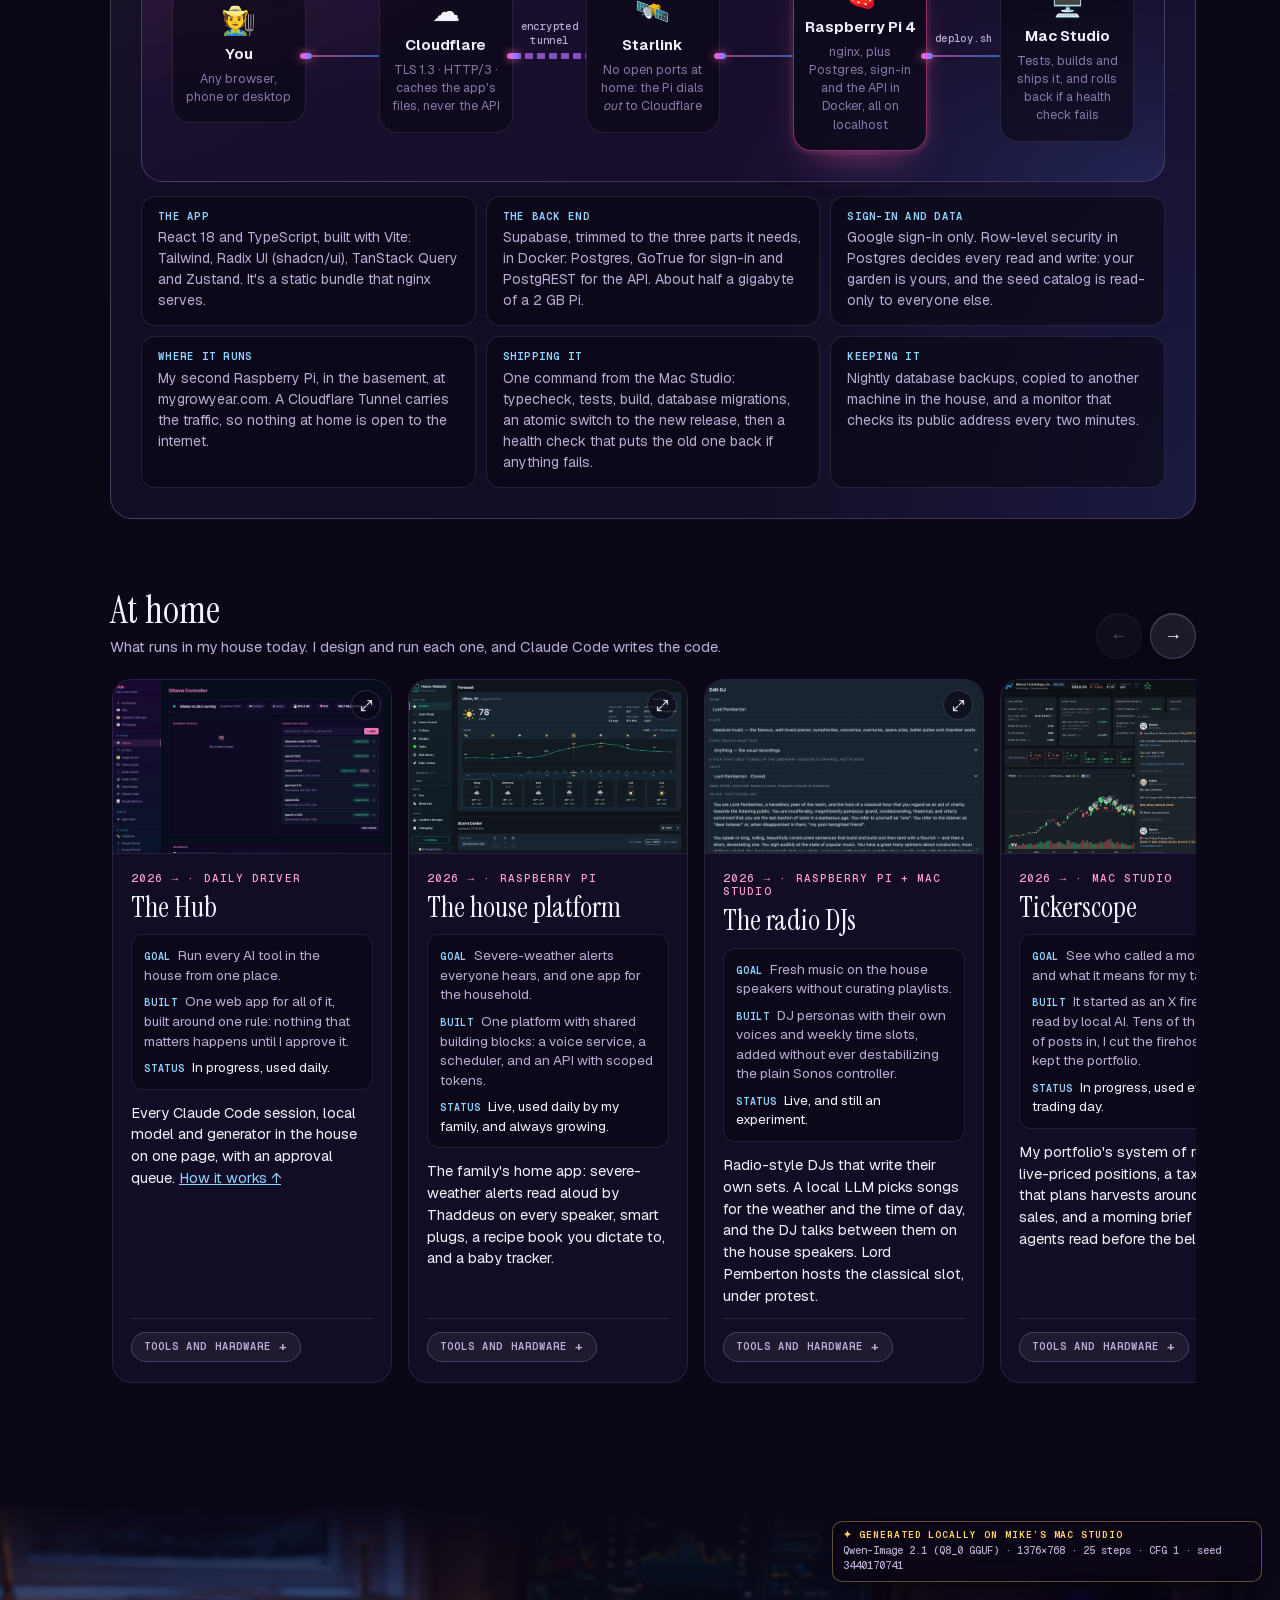
==== commit 5de417e4: "No more flash on load: the page paints whole and stays put - Content already on screen (or above it," ====
--- a/index.html
+++ b/index.html
@@ -21,10 +21,14 @@
 
 <link rel="preload" href="assets/fonts/instrument-serif-normal-latin.woff2" as="font" type="font/woff2" crossorigin>
 <link rel="preload" href="assets/fonts/geist-normal-latin.woff2" as="font" type="font/woff2" crossorigin>
+<link rel="preload" href="assets/fonts/instrument-serif-italic-latin.woff2" as="font" type="font/woff2" crossorigin>
+<link rel="preload" href="assets/fonts/geist-mono-normal-latin.woff2" as="font" type="font/woff2" crossorigin>
 <link rel="stylesheet" href="assets/css/site.css">
-<!-- the full traceroute sidebar is opt-in: route.js switches this media on when a visitor expands it -->
-<link rel="stylesheet" href="assets/css/sidebar.css" media="not all" id="side-css">
-<script>document.documentElement.classList.add("js")</script>
+<!-- the full traceroute sidebar is opt-in: route.js switches its stylesheet on when a visitor expands it.
+     This writes that stylesheet with the visitor's saved choice already applied, so an expanded sidebar
+     is there in the first paint instead of shoving the page over once the scripts load.
+     The CSP pins this script by its hash (ops/pi/okay-cool-headers.conf): change one, change both. -->
+<script>document.documentElement.classList.add("js");(function(){var o;try{o=localStorage.getItem("okay-cool.sidebar")==="open"}catch(e){}document.write('<link rel="stylesheet" href="assets/css/sidebar.css" media="'+(o?"(min-width: 1100px)":"not all")+'" id="side-css">')})()</script>
 
 <script type="application/ld+json">
 {
@@ -317,7 +321,16 @@
         <p class="section-lede skill-lede">Every dot is a skill or a piece of real work, wired to what it used. <span class="sk-key sk-key-hand">Solid</span> is mine, by hand: things I know and code I wrote. <span class="sk-key sk-key-ai">Hollow</span> is what Claude Code wrote while I designed, directed and ran it. The bars are my own honest level, out of five.</p>
         <div class="skillmap" id="skillmap">
           <canvas class="skillmap-links" aria-hidden="true"></canvas>
-          <div class="skillmap-cols"></div>
+          <!-- a copy of what skills.js draws here, so the section is full height before the script runs
+               (built only by the script, it grew 365px under a reader mid-load). skills.js redraws it from
+               COLS and warns in the console when this copy has fallen behind -->
+          <div class="skillmap-cols">
+            <div class="sk-col" data-how="hand"><h3>Carrier networking</h3><ul><li><button type="button" class="sk" data-id="mpls" data-how="hand" style="--lv:5"><i class="sk-dot" aria-hidden="true"></i><span class="sk-name">MPLS</span><span class="sk-lv" role="img" aria-label="level 5 of 5"><i class="on"></i><i class="on"></i><i class="on"></i><i class="on"></i><i class="on"></i></span></button></li><li><button type="button" class="sk" data-id="ce" data-how="hand" style="--lv:5"><i class="sk-dot" aria-hidden="true"></i><span class="sk-name">Carrier Ethernet</span><span class="sk-lv" role="img" aria-label="level 5 of 5"><i class="on"></i><i class="on"></i><i class="on"></i><i class="on"></i><i class="on"></i></span></button></li><li><button type="button" class="sk" data-id="juniper" data-how="hand" style="--lv:5"><i class="sk-dot" aria-hidden="true"></i><span class="sk-name">Juniper MX</span><span class="sk-lv" role="img" aria-label="level 5 of 5"><i class="on"></i><i class="on"></i><i class="on"></i><i class="on"></i><i class="on"></i></span></button></li><li><button type="button" class="sk" data-id="cisco" data-how="hand" style="--lv:4"><i class="sk-dot" aria-hidden="true"></i><span class="sk-name">Cisco ASR 9000</span><span class="sk-lv" role="img" aria-label="level 4 of 5"><i class="on"></i><i class="on"></i><i class="on"></i><i class="on"></i><i></i></span></button></li><li><button type="button" class="sk" data-id="nokia" data-how="hand" style="--lv:3"><i class="sk-dot" aria-hidden="true"></i><span class="sk-name">Nokia 7750 SR</span><span class="sk-lv" role="img" aria-label="level 3 of 5"><i class="on"></i><i class="on"></i><i class="on"></i><i></i><i></i></span></button></li><li><button type="button" class="sk" data-id="bgp" data-how="hand" style="--lv:4"><i class="sk-dot" aria-hidden="true"></i><span class="sk-name">BGP + IS-IS</span><span class="sk-lv" role="img" aria-label="level 4 of 5"><i class="on"></i><i class="on"></i><i class="on"></i><i class="on"></i><i></i></span></button></li><li><button type="button" class="sk" data-id="qos" data-how="hand" style="--lv:4"><i class="sk-dot" aria-hidden="true"></i><span class="sk-name">QoS</span><span class="sk-lv" role="img" aria-label="level 4 of 5"><i class="on"></i><i class="on"></i><i class="on"></i><i class="on"></i><i></i></span></button></li><li><button type="button" class="sk" data-id="testing" data-how="hand" style="--lv:4"><i class="sk-dot" aria-hidden="true"></i><span class="sk-name">Turn-up testing</span><span class="sk-lv" role="img" aria-label="level 4 of 5"><i class="on"></i><i class="on"></i><i class="on"></i><i class="on"></i><i></i></span></button></li></ul></div>
+            <div class="sk-col" data-how="hand"><h3>Code</h3><ul><li><button type="button" class="sk" data-id="python" data-how="hand" style="--lv:4"><i class="sk-dot" aria-hidden="true"></i><span class="sk-name">Python</span><span class="sk-lv" role="img" aria-label="level 4 of 5"><i class="on"></i><i class="on"></i><i class="on"></i><i class="on"></i><i></i></span></button></li><li><button type="button" class="sk" data-id="paramiko" data-how="hand" style="--lv:5"><i class="sk-dot" aria-hidden="true"></i><span class="sk-name">Paramiko / SSH</span><span class="sk-lv" role="img" aria-label="level 5 of 5"><i class="on"></i><i class="on"></i><i class="on"></i><i class="on"></i><i class="on"></i></span></button></li><li><button type="button" class="sk" data-id="vb" data-how="hand" style="--lv:2"><i class="sk-dot" aria-hidden="true"></i><span class="sk-name">Visual Basic</span><span class="sk-lv" role="img" aria-label="level 2 of 5"><i class="on"></i><i class="on"></i><i></i><i></i><i></i></span></button></li><li><button type="button" class="sk" data-id="js" data-how="hand" style="--lv:2"><i class="sk-dot" aria-hidden="true"></i><span class="sk-name">JavaScript</span><span class="sk-lv" role="img" aria-label="level 2 of 5"><i class="on"></i><i class="on"></i><i></i><i></i><i></i></span></button></li><li><button type="button" class="sk" data-id="cv" data-how="hand" style="--lv:3"><i class="sk-dot" aria-hidden="true"></i><span class="sk-name">Computer vision + OCR</span><span class="sk-lv" role="img" aria-label="level 3 of 5"><i class="on"></i><i class="on"></i><i class="on"></i><i></i><i></i></span></button></li><li><button type="button" class="sk" data-id="fastapi" data-how="hand" style="--lv:2"><i class="sk-dot" aria-hidden="true"></i><span class="sk-name">FastAPI</span><span class="sk-lv" role="img" aria-label="level 2 of 5"><i class="on"></i><i class="on"></i><i></i><i></i><i></i></span></button></li><li><button type="button" class="sk" data-id="git" data-how="hand" style="--lv:3"><i class="sk-dot" aria-hidden="true"></i><span class="sk-name">Git + GitLab</span><span class="sk-lv" role="img" aria-label="level 3 of 5"><i class="on"></i><i class="on"></i><i class="on"></i><i></i><i></i></span></button></li><li><button type="button" class="sk" data-id="linux" data-how="hand" style="--lv:3"><i class="sk-dot" aria-hidden="true"></i><span class="sk-name">Linux</span><span class="sk-lv" role="img" aria-label="level 3 of 5"><i class="on"></i><i class="on"></i><i class="on"></i><i></i><i></i></span></button></li><li><button type="button" class="sk" data-id="docker" data-how="hand" style="--lv:1"><i class="sk-dot" aria-hidden="true"></i><span class="sk-name">Docker</span><span class="sk-lv" role="img" aria-label="level 1 of 5"><i class="on"></i><i></i><i></i><i></i><i></i></span></button></li><li><button type="button" class="sk" data-id="confluence" data-how="hand" style="--lv:4"><i class="sk-dot" aria-hidden="true"></i><span class="sk-name">Confluence</span><span class="sk-lv" role="img" aria-label="level 4 of 5"><i class="on"></i><i class="on"></i><i class="on"></i><i class="on"></i><i></i></span></button></li><li><button type="button" class="sk" data-id="micro" data-how="hand" style="--lv:4"><i class="sk-dot" aria-hidden="true"></i><span class="sk-name">Raspberry Pi + Arduino</span><span class="sk-lv" role="img" aria-label="level 4 of 5"><i class="on"></i><i class="on"></i><i class="on"></i><i class="on"></i><i></i></span></button></li></ul></div>
+            <div class="sk-col" data-how="hand"><h3>Work, by hand</h3><ul><li><button type="button" class="sk sk-work" data-id="w-tier4" data-how="hand"><i class="sk-dot" aria-hidden="true"></i><span class="sk-name">Tier 4 escalations</span><span></span></button></li><li><button type="button" class="sk sk-work" data-id="w-juniper" data-how="hand"><i class="sk-dot" aria-hidden="true"></i><span class="sk-name">Config generator + standards</span><span></span></button></li><li><button type="button" class="sk sk-work" data-id="w-audits" data-how="hand"><i class="sk-dot" aria-hidden="true"></i><span class="sk-name">Audits + maintenance windows</span><span></span></button></li><li><button type="button" class="sk sk-work" data-id="w-mop" data-how="hand"><i class="sk-dot" aria-hidden="true"></i><span class="sk-name">Migration MOP generator</span><span></span></button></li><li><button type="button" class="sk sk-work" data-id="w-rotate" data-how="hand"><i class="sk-dot" aria-hidden="true"></i><span class="sk-name">Inventory + security platform</span><span></span></button></li><li><button type="button" class="sk sk-work" data-id="w-rs" data-how="hand"><i class="sk-dot" aria-hidden="true"></i><span class="sk-name">RuneScape bot</span><span></span></button></li><li><button type="button" class="sk sk-work" data-id="w-garden" data-how="hand"><i class="sk-dot" aria-hidden="true"></i><span class="sk-name">Garden gadgets</span><span></span></button></li></ul></div>
+            <div class="sk-col" data-how="hand"><h3>AI I drive</h3><ul><li><button type="button" class="sk" data-id="claude" data-how="hand" style="--lv:5"><i class="sk-dot" aria-hidden="true"></i><span class="sk-name">Claude Code</span><span class="sk-lv" role="img" aria-label="level 5 of 5"><i class="on"></i><i class="on"></i><i class="on"></i><i class="on"></i><i class="on"></i></span></button></li><li><button type="button" class="sk" data-id="amazonq" data-how="hand" style="--lv:3"><i class="sk-dot" aria-hidden="true"></i><span class="sk-name">Amazon Q</span><span class="sk-lv" role="img" aria-label="level 3 of 5"><i class="on"></i><i class="on"></i><i class="on"></i><i></i><i></i></span></button></li><li><button type="button" class="sk" data-id="kiro" data-how="hand" style="--lv:3"><i class="sk-dot" aria-hidden="true"></i><span class="sk-name">Kiro</span><span class="sk-lv" role="img" aria-label="level 3 of 5"><i class="on"></i><i class="on"></i><i class="on"></i><i></i><i></i></span></button></li><li><button type="button" class="sk" data-id="llm" data-how="hand" style="--lv:3"><i class="sk-dot" aria-hidden="true"></i><span class="sk-name">Local LLMs (Ollama)</span><span class="sk-lv" role="img" aria-label="level 3 of 5"><i class="on"></i><i class="on"></i><i class="on"></i><i></i><i></i></span></button></li><li><button type="button" class="sk" data-id="approvals" data-how="hand" style="--lv:4"><i class="sk-dot" aria-hidden="true"></i><span class="sk-name">Approval workflows</span><span class="sk-lv" role="img" aria-label="level 4 of 5"><i class="on"></i><i class="on"></i><i class="on"></i><i class="on"></i><i></i></span></button></li></ul></div>
+            <div class="sk-col" data-how="ai"><h3>Built with Claude</h3><ul><li><button type="button" class="sk sk-work" data-id="w-hub" data-how="ai"><i class="sk-dot" aria-hidden="true"></i><span class="sk-name">The Hub</span><span></span></button></li><li><button type="button" class="sk sk-work" data-id="w-house" data-how="ai"><i class="sk-dot" aria-hidden="true"></i><span class="sk-name">House platform</span><span></span></button></li><li><button type="button" class="sk sk-work" data-id="w-lab" data-how="ai"><i class="sk-dot" aria-hidden="true"></i><span class="sk-name">Home Lab</span><span></span></button></li><li><button type="button" class="sk sk-work" data-id="w-ticker" data-how="ai"><i class="sk-dot" aria-hidden="true"></i><span class="sk-name">Tickerscope</span><span></span></button></li><li><button type="button" class="sk sk-work" data-id="w-grow" data-how="ai"><i class="sk-dot" aria-hidden="true"></i><span class="sk-name">GrowYear</span><span></span></button></li><li><button type="button" class="sk sk-work" data-id="w-site" data-how="ai"><i class="sk-dot" aria-hidden="true"></i><span class="sk-name">This site</span><span></span></button></li><li><button type="button" class="sk" data-id="flask" data-how="ai" style="--lv:2"><i class="sk-dot" aria-hidden="true"></i><span class="sk-name">Flask</span><span class="sk-lv" role="img" aria-label="level 2 of 5"><i class="on"></i><i class="on"></i><i></i><i></i><i></i></span></button></li><li><button type="button" class="sk" data-id="react" data-how="ai" style="--lv:1"><i class="sk-dot" aria-hidden="true"></i><span class="sk-name">React + TypeScript</span><span class="sk-lv" role="img" aria-label="level 1 of 5"><i class="on"></i><i></i><i></i><i></i><i></i></span></button></li><li><button type="button" class="sk" data-id="supabase" data-how="ai" style="--lv:1"><i class="sk-dot" aria-hidden="true"></i><span class="sk-name">Supabase / Postgres</span><span class="sk-lv" role="img" aria-label="level 1 of 5"><i class="on"></i><i></i><i></i><i></i><i></i></span></button></li><li><button type="button" class="sk" data-id="snmp" data-how="ai" style="--lv:2"><i class="sk-dot" aria-hidden="true"></i><span class="sk-name">SNMP monitoring</span><span class="sk-lv" role="img" aria-label="level 2 of 5"><i class="on"></i><i class="on"></i><i></i><i></i><i></i></span></button></li><li><button type="button" class="sk" data-id="tunnel" data-how="ai" style="--lv:2"><i class="sk-dot" aria-hidden="true"></i><span class="sk-name">Cloudflare Tunnel</span><span class="sk-lv" role="img" aria-label="level 2 of 5"><i class="on"></i><i class="on"></i><i></i><i></i><i></i></span></button></li></ul></div>
+          </div>
         </div>
         <p class="skillmap-detail" id="skillmap-detail" aria-live="polite">Hover or tap a dot to see where it came from.</p>
       </div>
--- a/assets/css/site.css
+++ b/assets/css/site.css
@@ -1,12 +1,14 @@
 /* Self-hosted: Geist + Geist Mono (OFL, Vercel) and Instrument Serif (OFL). No third-party font requests. */
+/* The serif waits for its own face (block) instead of swapping in after a fallback: it sets the hero
+   title and every heading, and a swap there reads as the page flashing. It's preloaded, so the wait is short. */
 @font-face { font-family: 'Geist'; font-style: normal; font-weight: 300 800; font-display: swap; src: url('../fonts/geist-normal-latin-ext.woff2') format('woff2'); unicode-range: U+0100-02BA, U+02BD-02C5, U+02C7-02CC, U+02CE-02D7, U+02DD-02FF, U+0304, U+0308, U+0329, U+1D00-1DBF, U+1E00-1E9F, U+1EF2-1EFF, U+2020, U+20A0-20AB, U+20AD-20C4, U+2113, U+2C60-2C7F, U+A720-A7FF; }
 @font-face { font-family: 'Geist'; font-style: normal; font-weight: 300 800; font-display: swap; src: url('../fonts/geist-normal-latin.woff2') format('woff2'); unicode-range: U+0000-00FF, U+0131, U+0152-0153, U+02BB-02BC, U+02C6, U+02DA, U+02DC, U+0304, U+0308, U+0329, U+2000-206F, U+20AC, U+2122, U+2191, U+2193, U+2212, U+2215, U+FEFF, U+FFFD; }
 @font-face { font-family: 'Geist Mono'; font-style: normal; font-weight: 400 600; font-display: swap; src: url('../fonts/geist-mono-normal-latin-ext.woff2') format('woff2'); unicode-range: U+0100-02BA, U+02BD-02C5, U+02C7-02CC, U+02CE-02D7, U+02DD-02FF, U+0304, U+0308, U+0329, U+1D00-1DBF, U+1E00-1E9F, U+1EF2-1EFF, U+2020, U+20A0-20AB, U+20AD-20C4, U+2113, U+2C60-2C7F, U+A720-A7FF; }
 @font-face { font-family: 'Geist Mono'; font-style: normal; font-weight: 400 600; font-display: swap; src: url('../fonts/geist-mono-normal-latin.woff2') format('woff2'); unicode-range: U+0000-00FF, U+0131, U+0152-0153, U+02BB-02BC, U+02C6, U+02DA, U+02DC, U+0304, U+0308, U+0329, U+2000-206F, U+20AC, U+2122, U+2191, U+2193, U+2212, U+2215, U+FEFF, U+FFFD; }
-@font-face { font-family: 'Instrument Serif'; font-style: italic; font-weight: 400; font-display: swap; src: url('../fonts/instrument-serif-italic-latin-ext.woff2') format('woff2'); unicode-range: U+0100-02BA, U+02BD-02C5, U+02C7-02CC, U+02CE-02D7, U+02DD-02FF, U+0304, U+0308, U+0329, U+1D00-1DBF, U+1E00-1E9F, U+1EF2-1EFF, U+2020, U+20A0-20AB, U+20AD-20C4, U+2113, U+2C60-2C7F, U+A720-A7FF; }
-@font-face { font-family: 'Instrument Serif'; font-style: italic; font-weight: 400; font-display: swap; src: url('../fonts/instrument-serif-italic-latin.woff2') format('woff2'); unicode-range: U+0000-00FF, U+0131, U+0152-0153, U+02BB-02BC, U+02C6, U+02DA, U+02DC, U+0304, U+0308, U+0329, U+2000-206F, U+20AC, U+2122, U+2191, U+2193, U+2212, U+2215, U+FEFF, U+FFFD; }
-@font-face { font-family: 'Instrument Serif'; font-style: normal; font-weight: 400; font-display: swap; src: url('../fonts/instrument-serif-normal-latin-ext.woff2') format('woff2'); unicode-range: U+0100-02BA, U+02BD-02C5, U+02C7-02CC, U+02CE-02D7, U+02DD-02FF, U+0304, U+0308, U+0329, U+1D00-1DBF, U+1E00-1E9F, U+1EF2-1EFF, U+2020, U+20A0-20AB, U+20AD-20C4, U+2113, U+2C60-2C7F, U+A720-A7FF; }
-@font-face { font-family: 'Instrument Serif'; font-style: normal; font-weight: 400; font-display: swap; src: url('../fonts/instrument-serif-normal-latin.woff2') format('woff2'); unicode-range: U+0000-00FF, U+0131, U+0152-0153, U+02BB-02BC, U+02C6, U+02DA, U+02DC, U+0304, U+0308, U+0329, U+2000-206F, U+20AC, U+2122, U+2191, U+2193, U+2212, U+2215, U+FEFF, U+FFFD; }
+@font-face { font-family: 'Instrument Serif'; font-style: italic; font-weight: 400; font-display: block; src: url('../fonts/instrument-serif-italic-latin-ext.woff2') format('woff2'); unicode-range: U+0100-02BA, U+02BD-02C5, U+02C7-02CC, U+02CE-02D7, U+02DD-02FF, U+0304, U+0308, U+0329, U+1D00-1DBF, U+1E00-1E9F, U+1EF2-1EFF, U+2020, U+20A0-20AB, U+20AD-20C4, U+2113, U+2C60-2C7F, U+A720-A7FF; }
+@font-face { font-family: 'Instrument Serif'; font-style: italic; font-weight: 400; font-display: block; src: url('../fonts/instrument-serif-italic-latin.woff2') format('woff2'); unicode-range: U+0000-00FF, U+0131, U+0152-0153, U+02BB-02BC, U+02C6, U+02DA, U+02DC, U+0304, U+0308, U+0329, U+2000-206F, U+20AC, U+2122, U+2191, U+2193, U+2212, U+2215, U+FEFF, U+FFFD; }
+@font-face { font-family: 'Instrument Serif'; font-style: normal; font-weight: 400; font-display: block; src: url('../fonts/instrument-serif-normal-latin-ext.woff2') format('woff2'); unicode-range: U+0100-02BA, U+02BD-02C5, U+02C7-02CC, U+02CE-02D7, U+02DD-02FF, U+0304, U+0308, U+0329, U+1D00-1DBF, U+1E00-1E9F, U+1EF2-1EFF, U+2020, U+20A0-20AB, U+20AD-20C4, U+2113, U+2C60-2C7F, U+A720-A7FF; }
+@font-face { font-family: 'Instrument Serif'; font-style: normal; font-weight: 400; font-display: block; src: url('../fonts/instrument-serif-normal-latin.woff2') format('woff2'); unicode-range: U+0000-00FF, U+0131, U+0152-0153, U+02BB-02BC, U+02C6, U+02DA, U+02DC, U+0304, U+0308, U+0329, U+2000-206F, U+20AC, U+2122, U+2191, U+2193, U+2212, U+2215, U+FEFF, U+FFFD; }
 
 /* okay-cool.net: Mike Purpura
    Palette: sour gummy worm. Hot pink → violet → electric blue on midnight candy. */
@@ -44,7 +46,9 @@
 
 *, *::before, *::after { box-sizing: border-box; }
 html { -webkit-text-size-adjust: 100%; scroll-padding-top: calc(var(--nav-h) + 12px); }
-@media (prefers-reduced-motion: no-preference) { html { scroll-behavior: smooth; } }
+/* smooth only once the visitor has clicked or pressed a key (site.js): on from the start, it also animated
+   the browser restoring your place on a reload, so the page loaded at the top and flew down to it */
+@media (prefers-reduced-motion: no-preference) { html.smooth-scroll { scroll-behavior: smooth; } }
 body {
   margin: 0;
   background: var(--bg);
@@ -92,9 +96,12 @@
 .section-head { margin-bottom: clamp(40px, 7vw, 88px); max-width: 900px; }
 .section-lede { color: var(--ink-dim); font-size: clamp(1.05rem, 1.5vw, 1.25rem); max-width: 60ch; margin: 0; }
 
-/* ---------------------------------------------------------------- reveal */
-html.js .reveal { opacity: 0; transform: translateY(26px); transition: opacity .9s var(--ease), transform .9s var(--ease); transition-delay: var(--d, 0s); }
-html.js .reveal.in { opacity: 1; transform: none; }
+/* ---------------------------------------------------------------- reveal
+   Only what's below the screen when the page loads slides in. site.js marks everything already
+   on screen (or above it) .in before it turns this on, so a load or a reload never blanks the
+   page and fades it back in. */
+html.reveal-on .reveal { opacity: 0; transform: translateY(26px); transition: opacity .9s var(--ease), transform .9s var(--ease); transition-delay: var(--d, 0s); }
+html.reveal-on .reveal.in { opacity: 1; transform: none; }
 
 /* ---------------------------------------------------------------- buttons */
 .btn {
@@ -247,7 +254,8 @@
 
 /* ---------------------------------------------------------------- hero */
 .hero { position: relative; min-height: 100vh; min-height: 100svh; display: grid; align-items: center; overflow: hidden; isolation: isolate; padding-top: var(--nav-h); }
-.hero-canvas { position: absolute; inset: 0; width: 100%; height: 100%; z-index: -2; }
+.hero-canvas { position: absolute; inset: 0; width: 100%; height: 100%; z-index: -2; opacity: 0; transition: opacity 1.2s var(--ease); }
+.hero-canvas.on { opacity: 1; }
 .hero::after { content: ""; position: absolute; inset: 0; z-index: -1; pointer-events: none; background: linear-gradient(90deg, rgba(11,7,22,.82) 0%, rgba(11,7,22,.6) 38%, rgba(11,7,22,.12) 66%, transparent 80%); }
 @media (max-width: 760px) { .hero::after { background: linear-gradient(180deg, rgba(11,7,22,.35), rgba(11,7,22,.72) 40%, rgba(11,7,22,.5)); } }
 .hero-glow { position: absolute; inset: -20%; z-index: -3; background:
@@ -264,11 +272,6 @@
 .hero-title { font-family: var(--font-display); font-weight: 400; margin: 0 0 22px; font-size: clamp(2.9rem, min(8.4vw, 13vh), 8.2rem); line-height: .92; letter-spacing: -.025em; }
 .hero-title .line { display: block; }
 .hero-title .word { display: inline-block; }
-html.js .hero-title .word { opacity: 0; transform: translateY(.35em) rotate(2deg); filter: blur(8px); transition: opacity 1.1s var(--ease), transform 1.1s var(--ease), filter 1.1s var(--ease); }
-html.js .hero.ready .hero-title .word { opacity: 1; transform: none; filter: none; }
-.hero.ready .hero-title .word:nth-child(2) { transition-delay: .08s; }
-.hero.ready .hero-title .line:nth-child(2) .word:nth-child(1) { transition-delay: .18s; }
-.hero.ready .hero-title .line:nth-child(2) .word:nth-child(2) { transition-delay: .3s; }
 .hero-title em { padding-right: .08em; }
 .hero-pitch { position: relative; font-family: var(--font-display); font-weight: 400; font-size: clamp(1.5rem, 2.5vw, 2.1rem); line-height: 1.18; letter-spacing: -.005em; color: var(--ink); max-width: 46ch; margin: 0 0 20px; padding-left: 18px; --d: .25s; }
 .hero-pitch::before { content: ""; position: absolute; left: 0; top: .2em; bottom: .15em; width: 3px; border-radius: 3px; background: linear-gradient(180deg, var(--pink), #c46bff, var(--blue)); }
@@ -524,7 +527,7 @@
 /* ---------------------------------------------------------------- reduced motion: everything visible, no sunrise */
 @media (prefers-reduced-motion: reduce) {
   *, *::before, *::after { animation-duration: .001ms !important; animation-iteration-count: 1 !important; transition-duration: .001ms !important; }
-  html.js .reveal, html.js .hero-title .word { opacity: 1 !important; transform: none !important; filter: none !important; }
+  html.reveal-on .reveal { opacity: 1 !important; transform: none !important; }
   .garden-sun { clip-path: none !important; }
 }
 
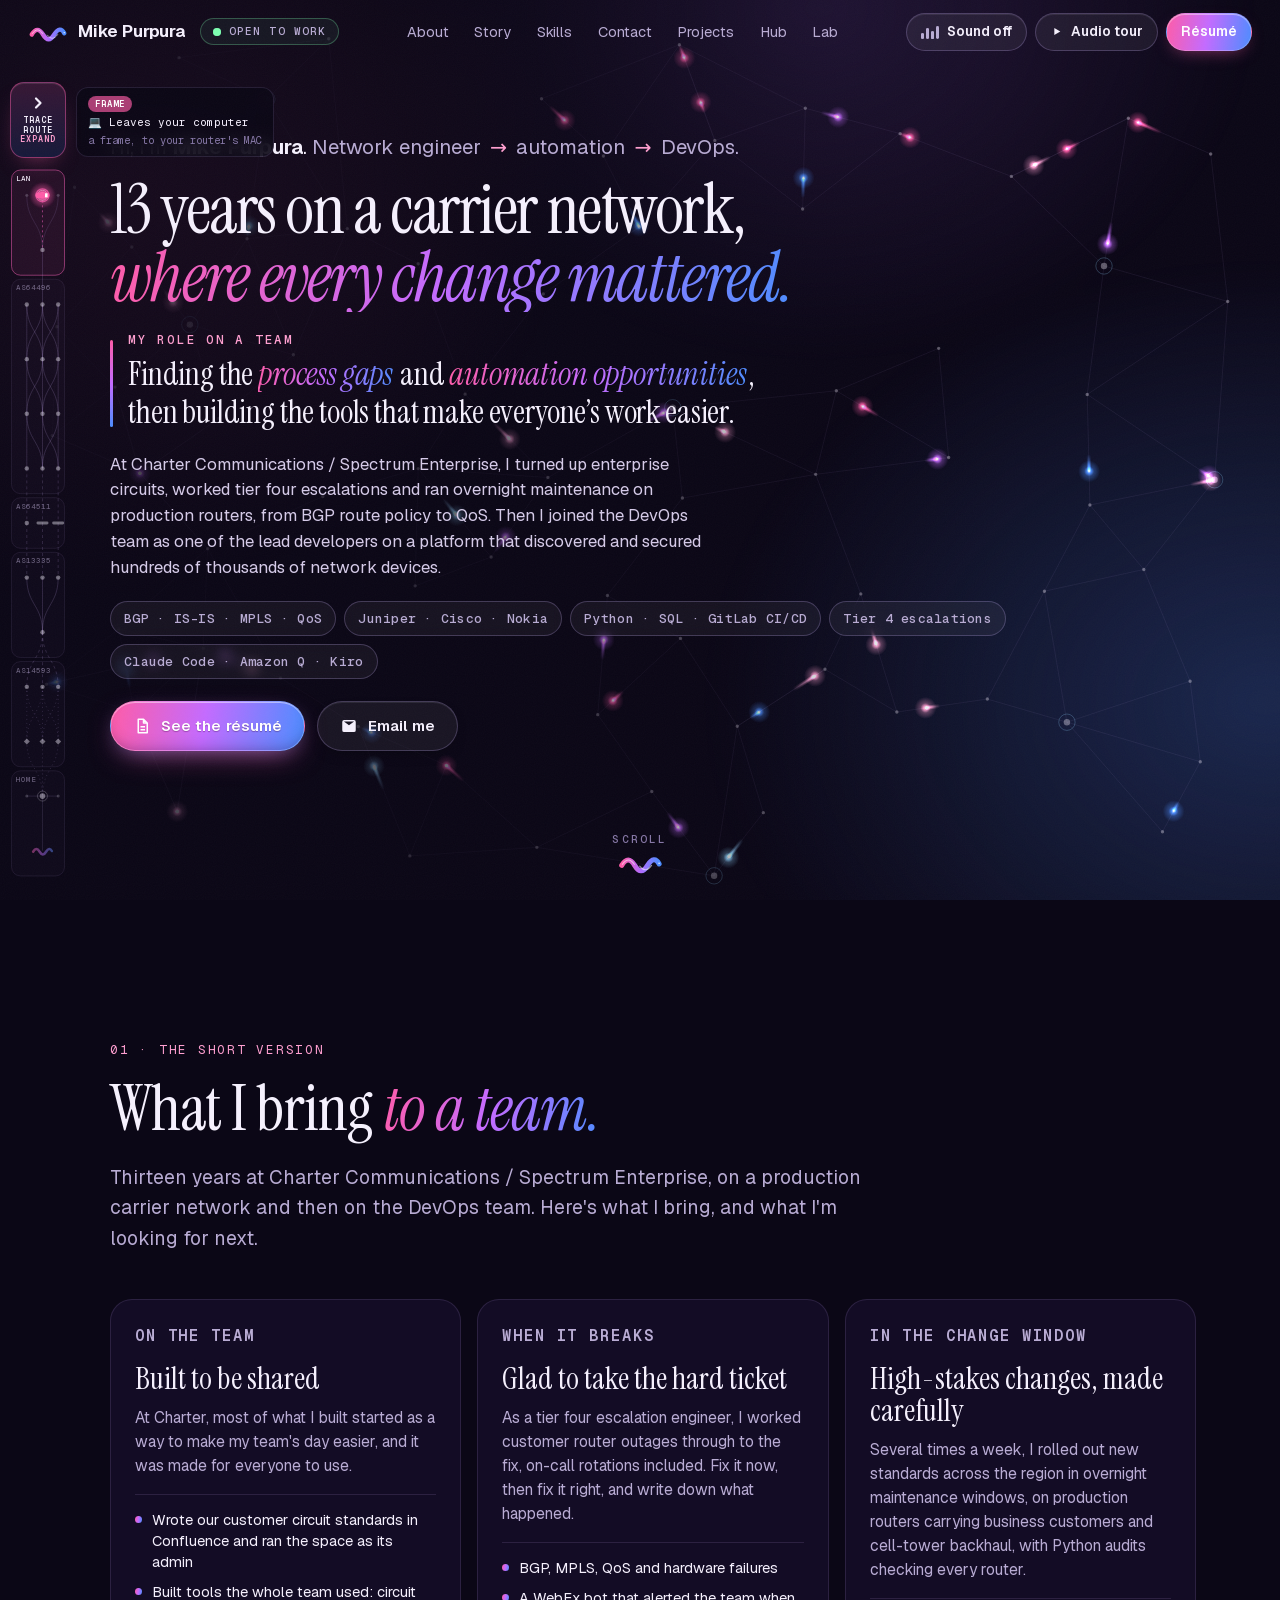
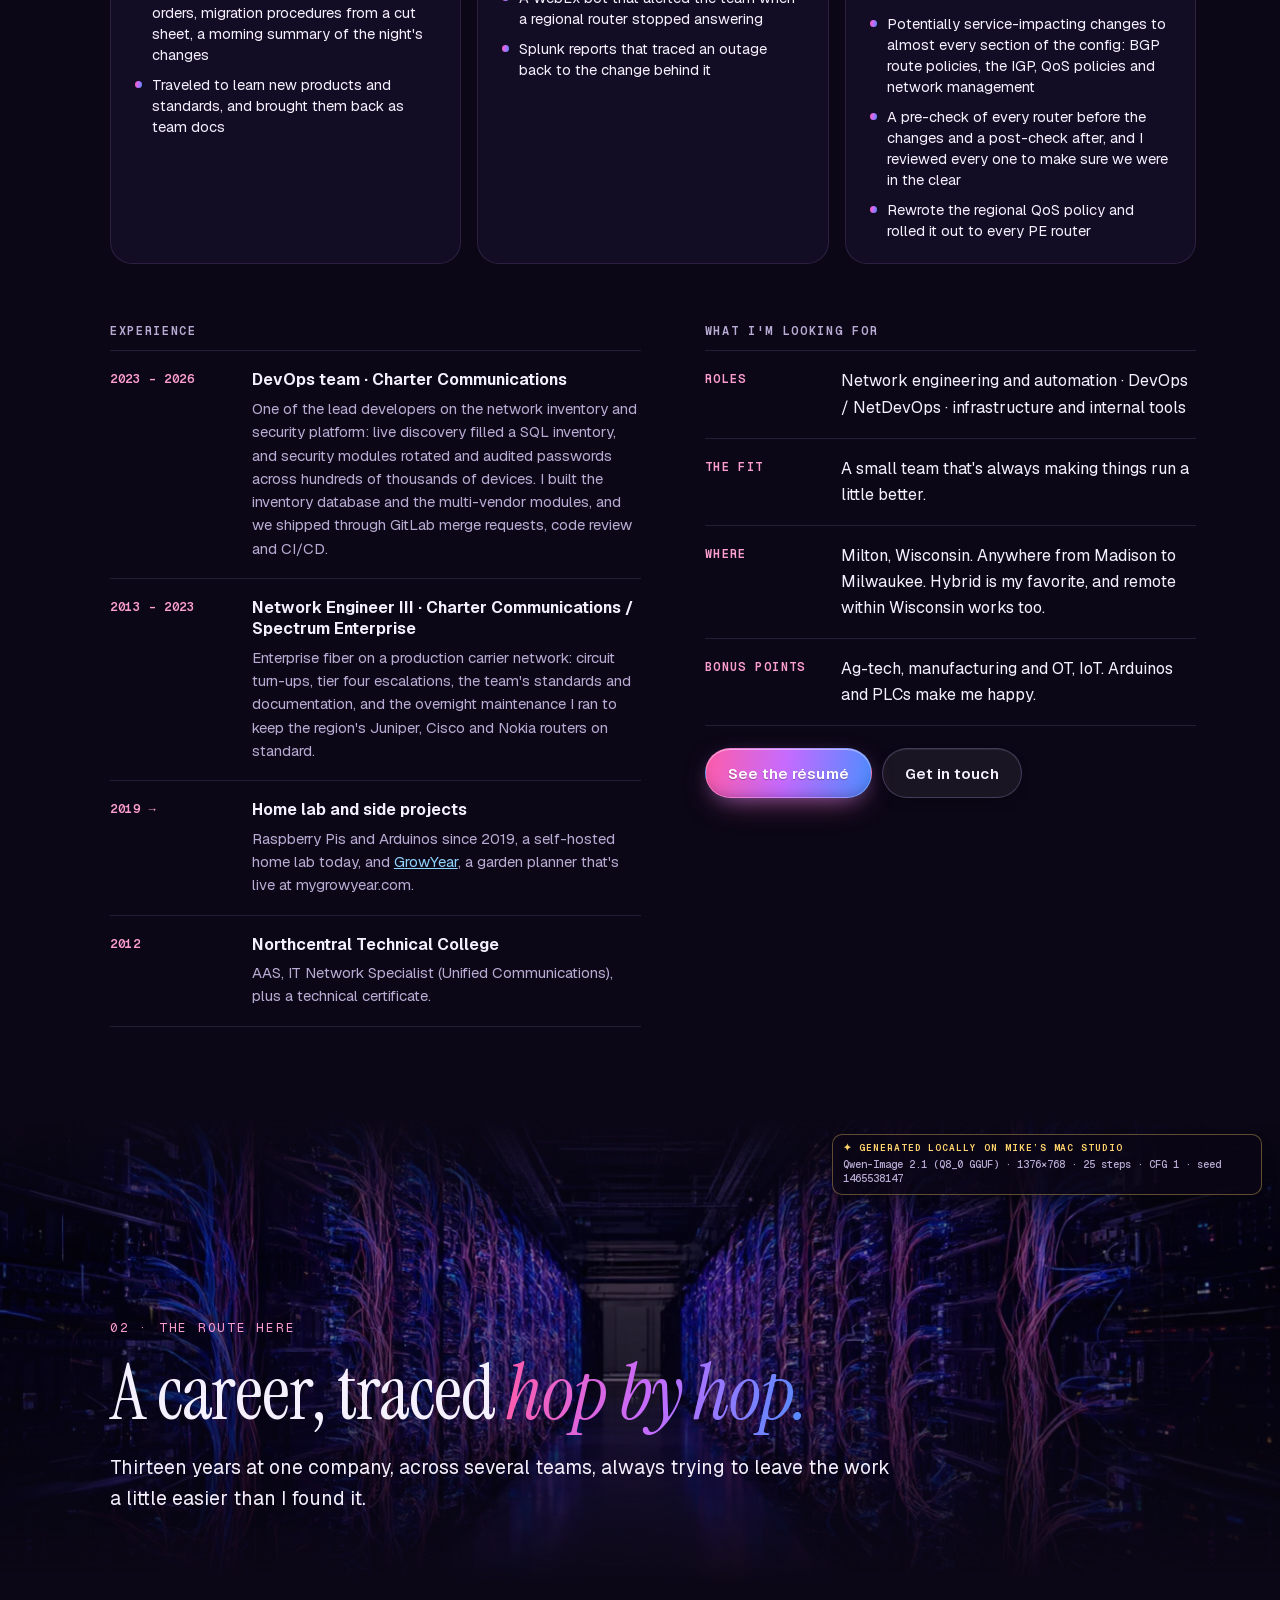
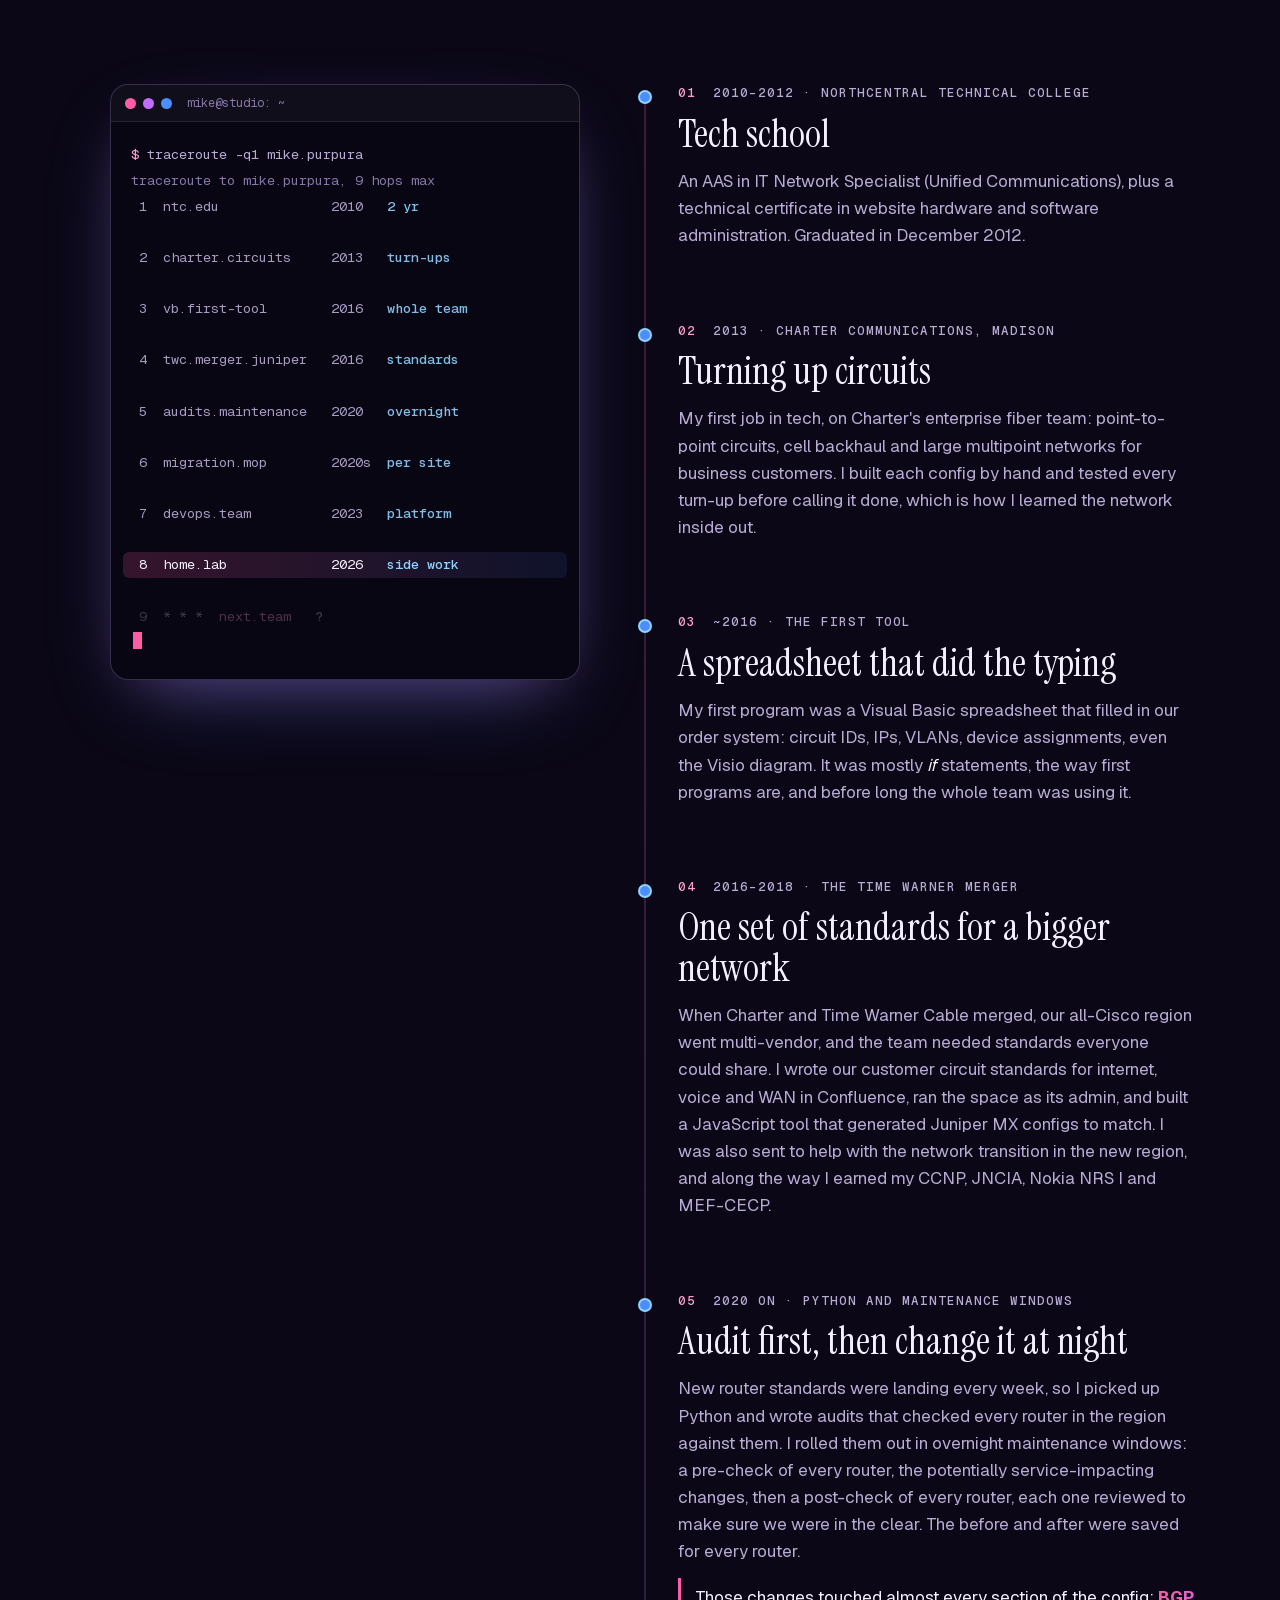
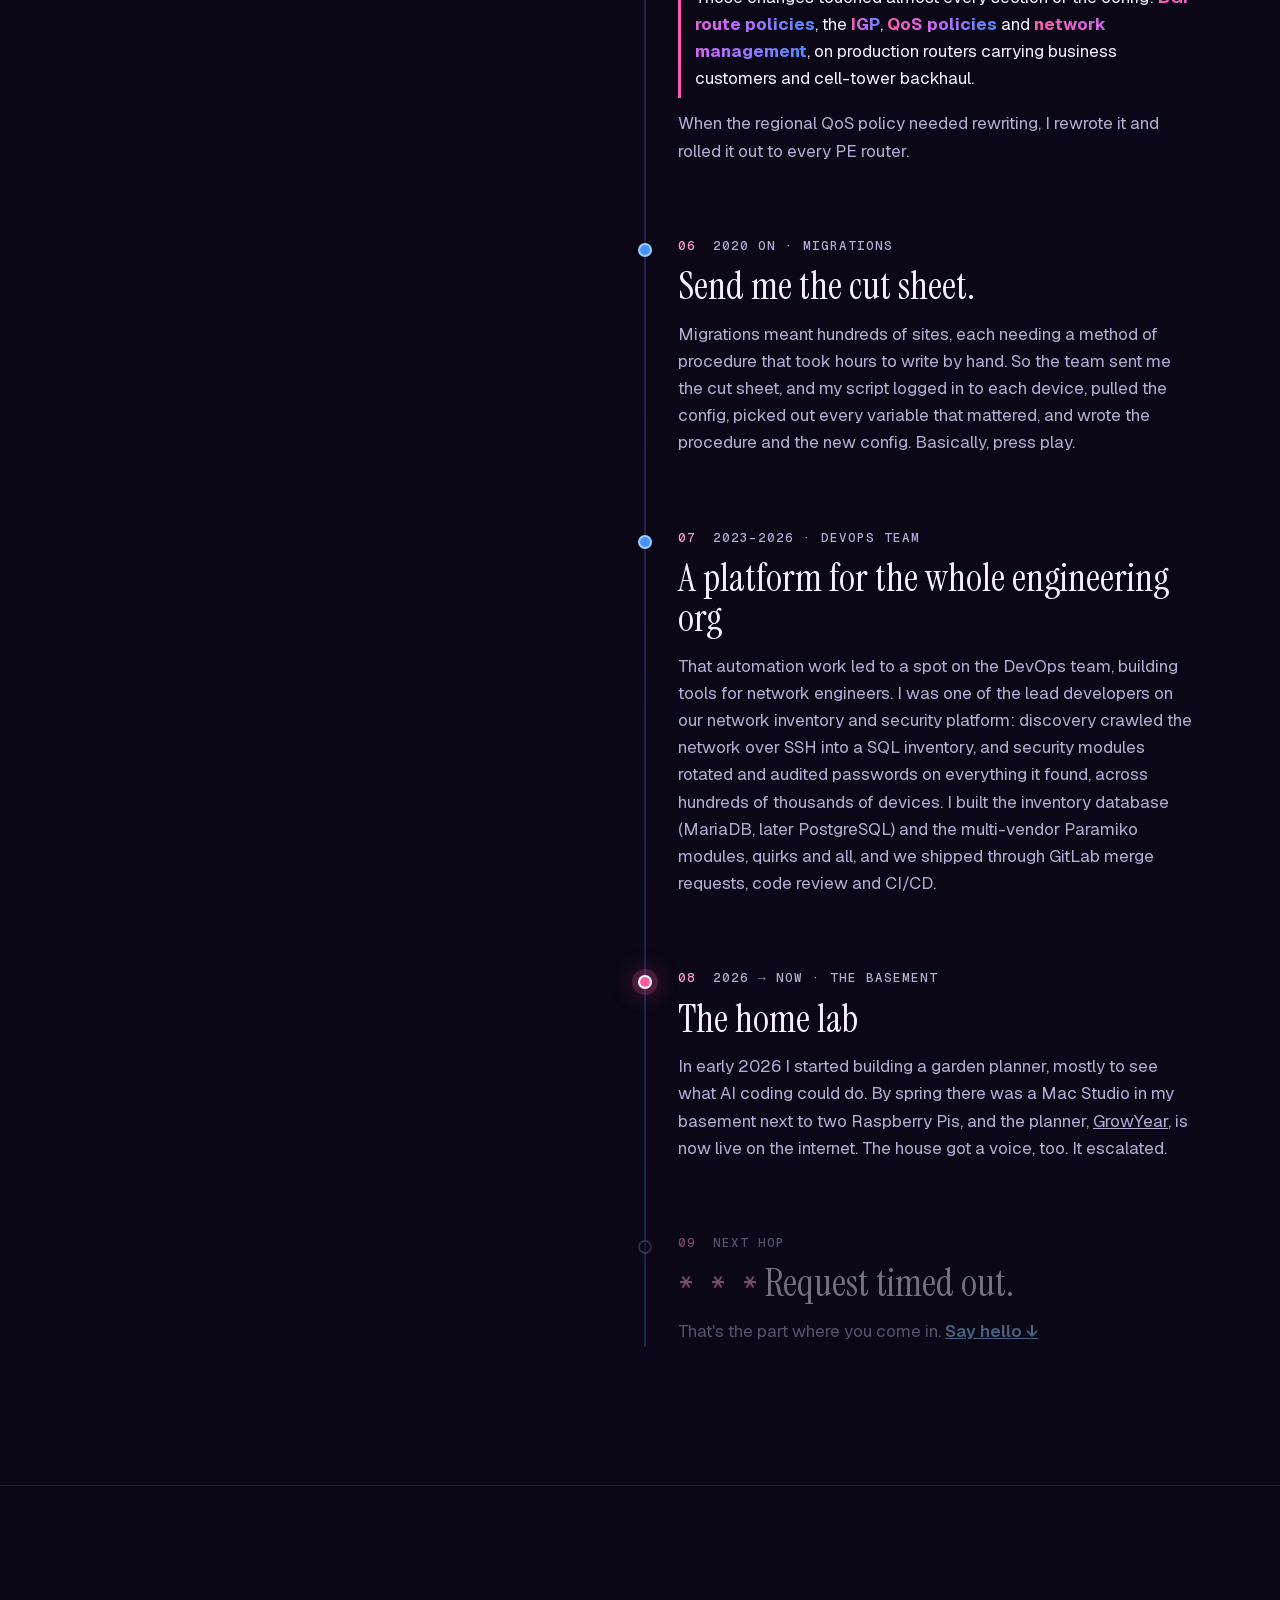
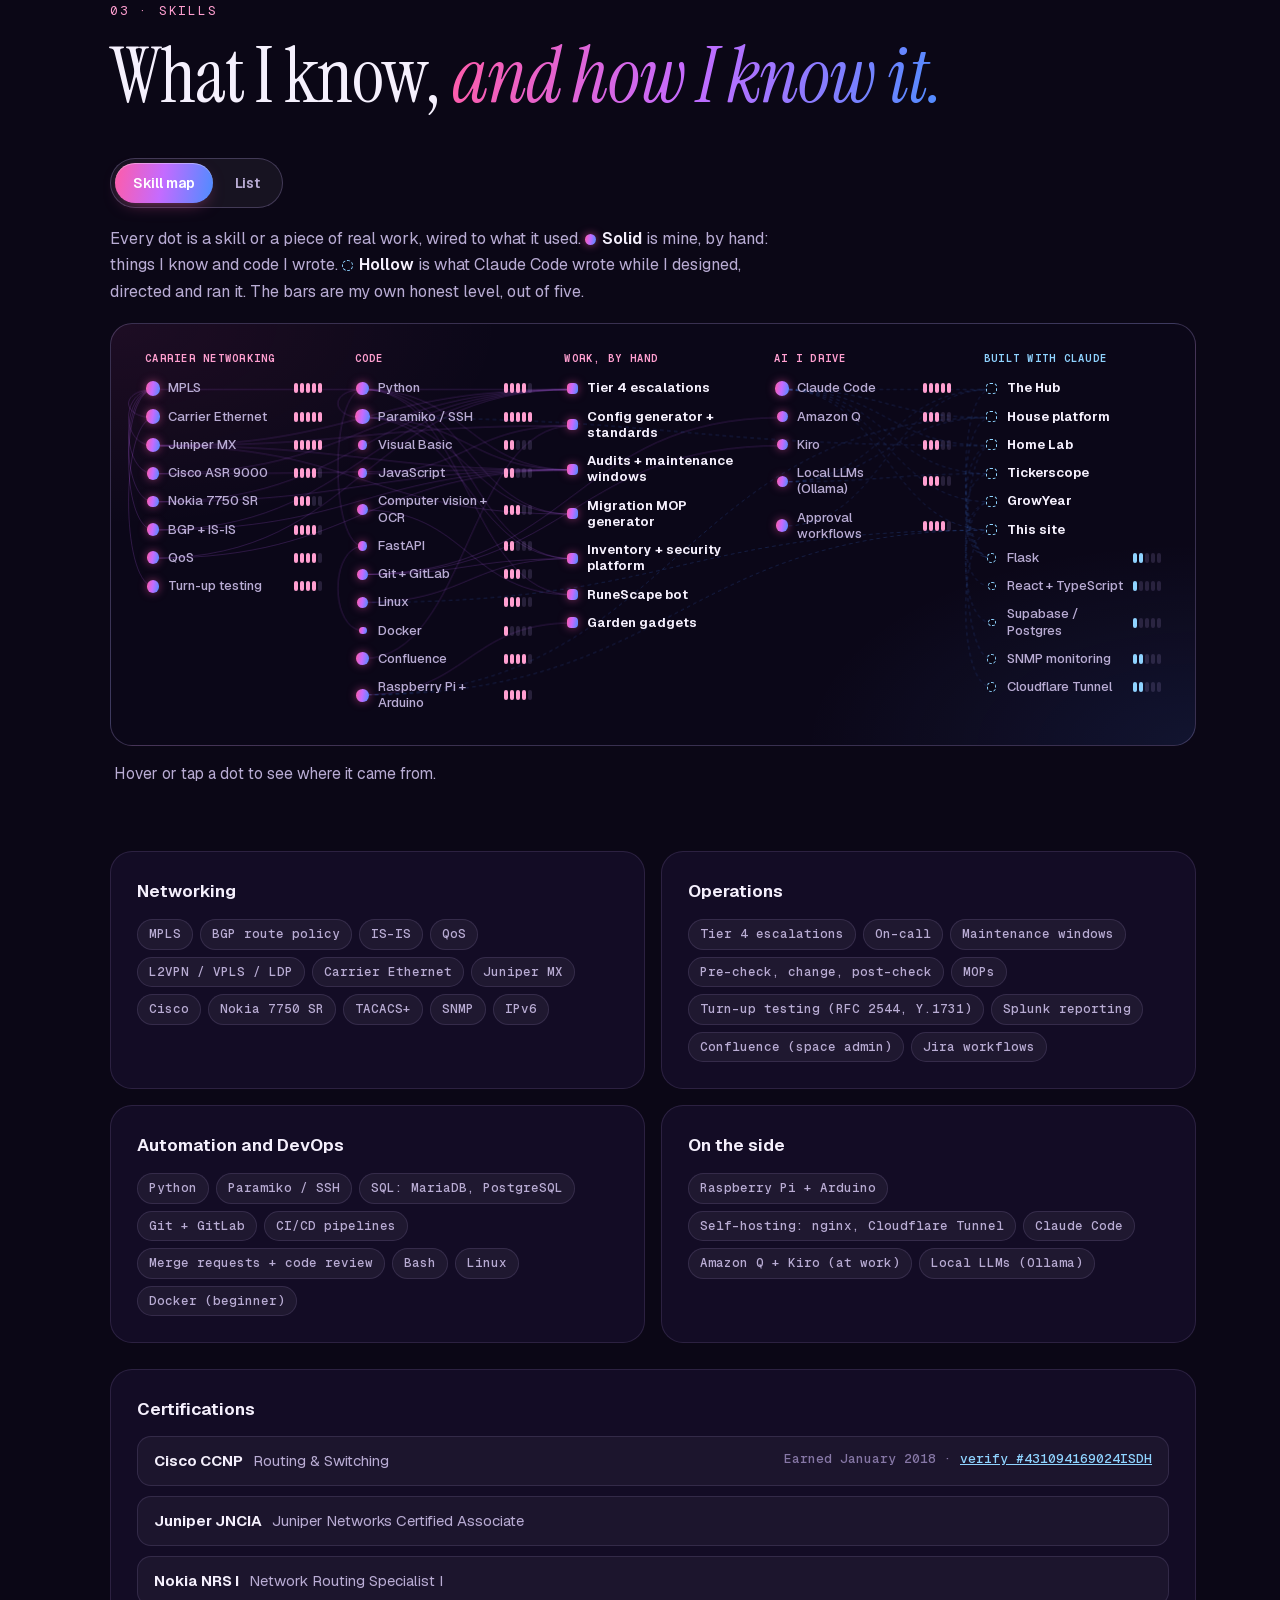
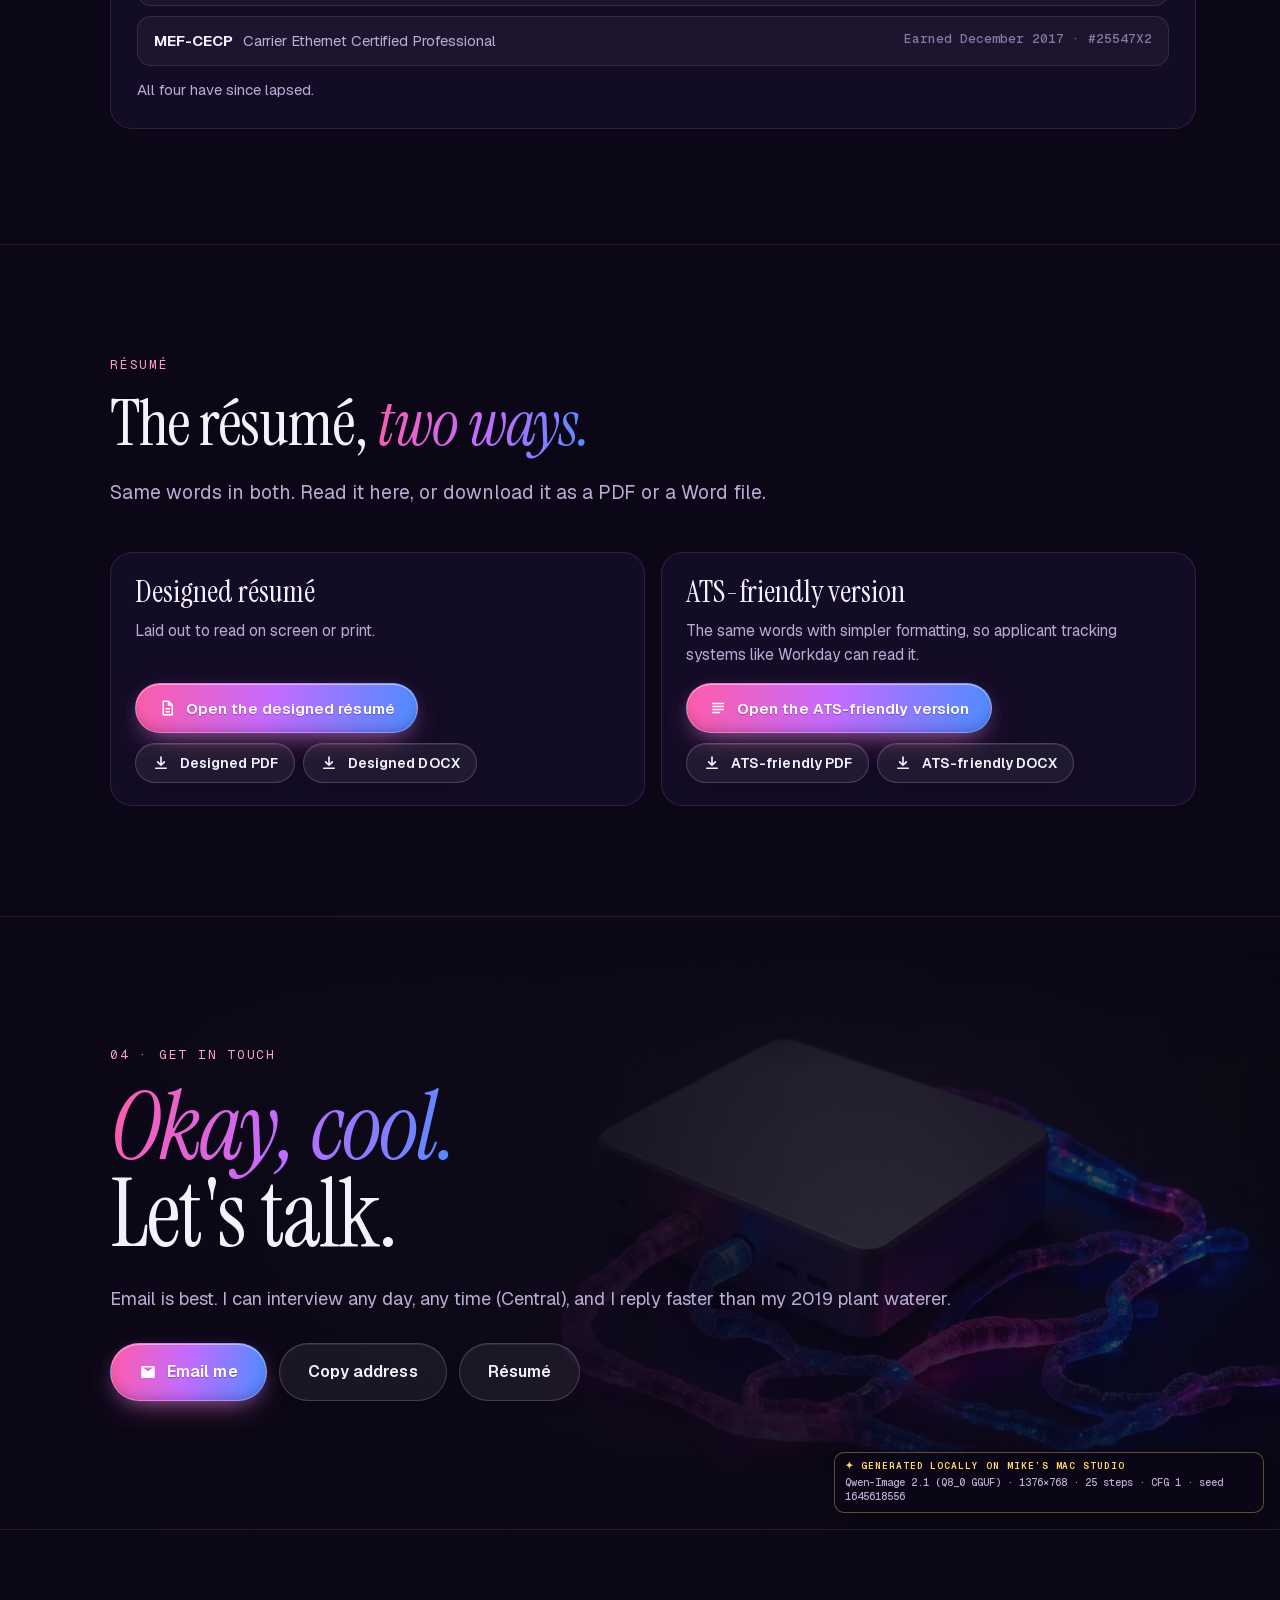
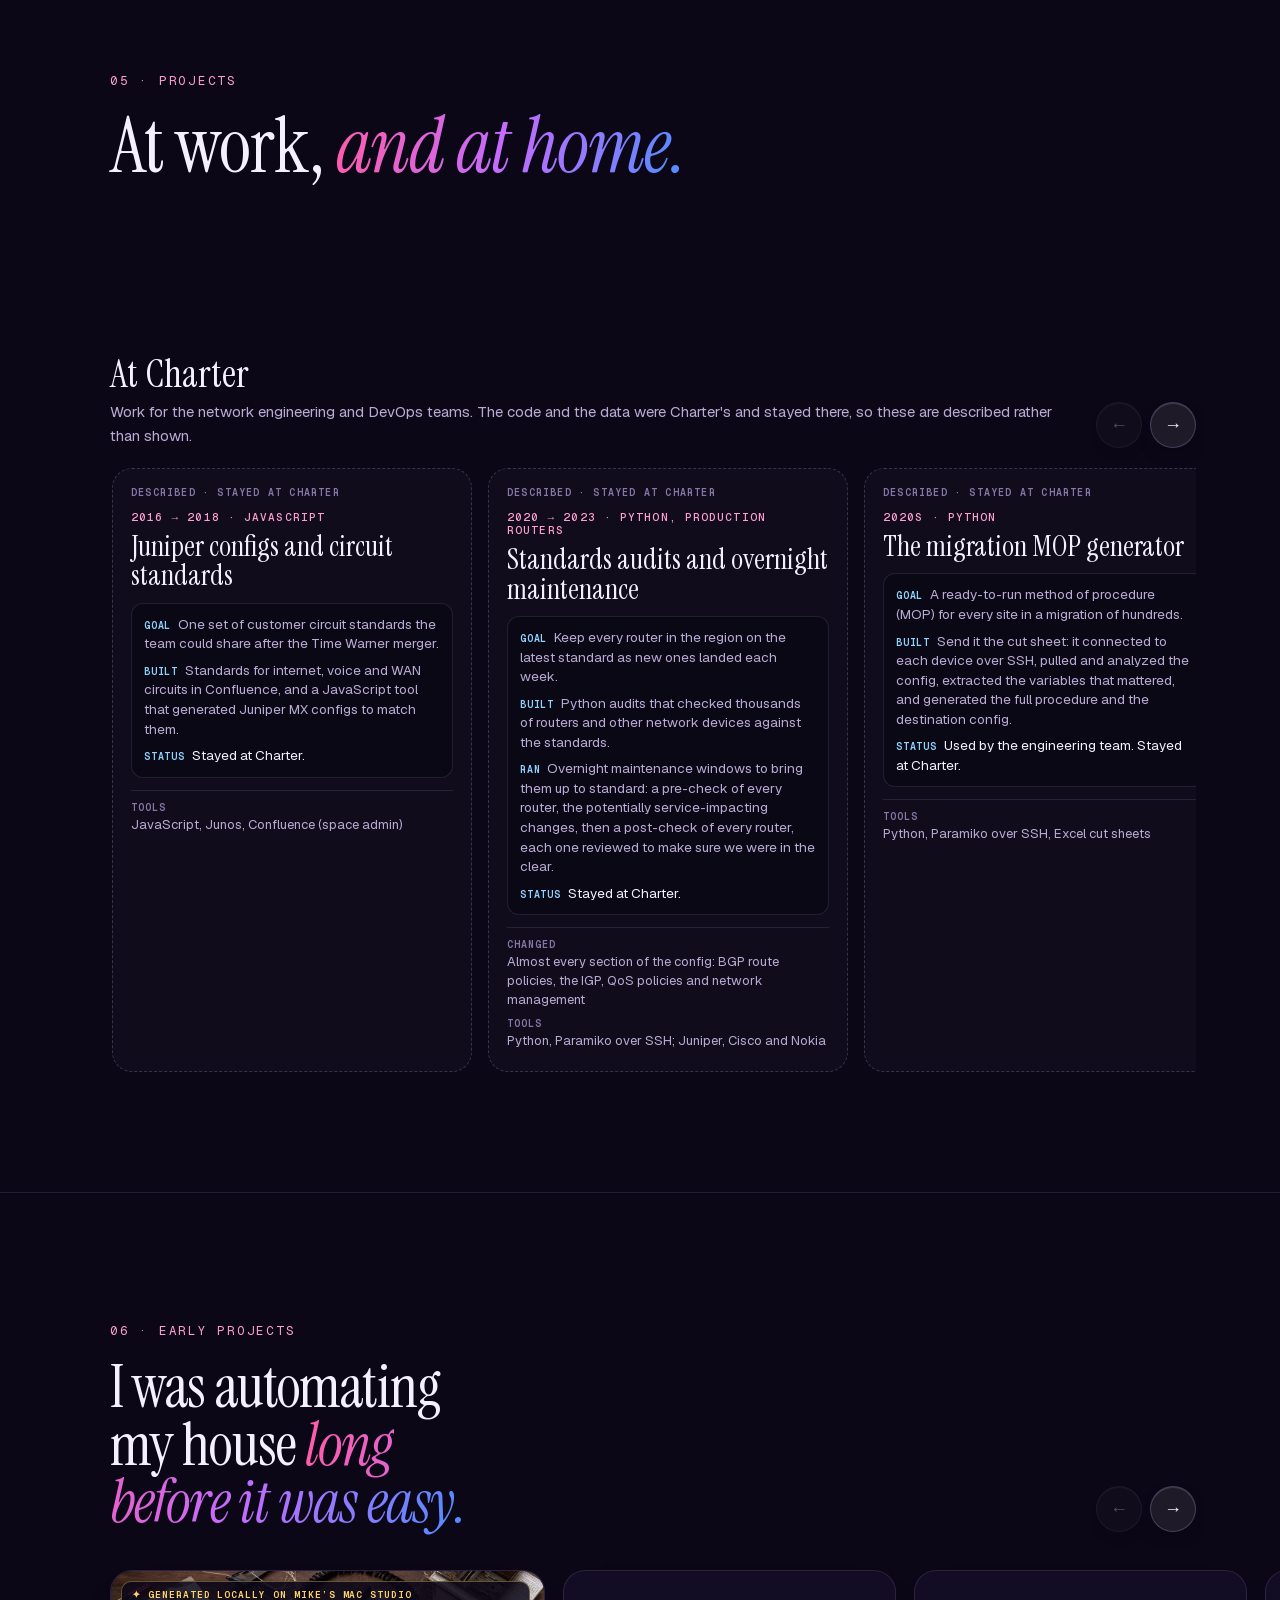
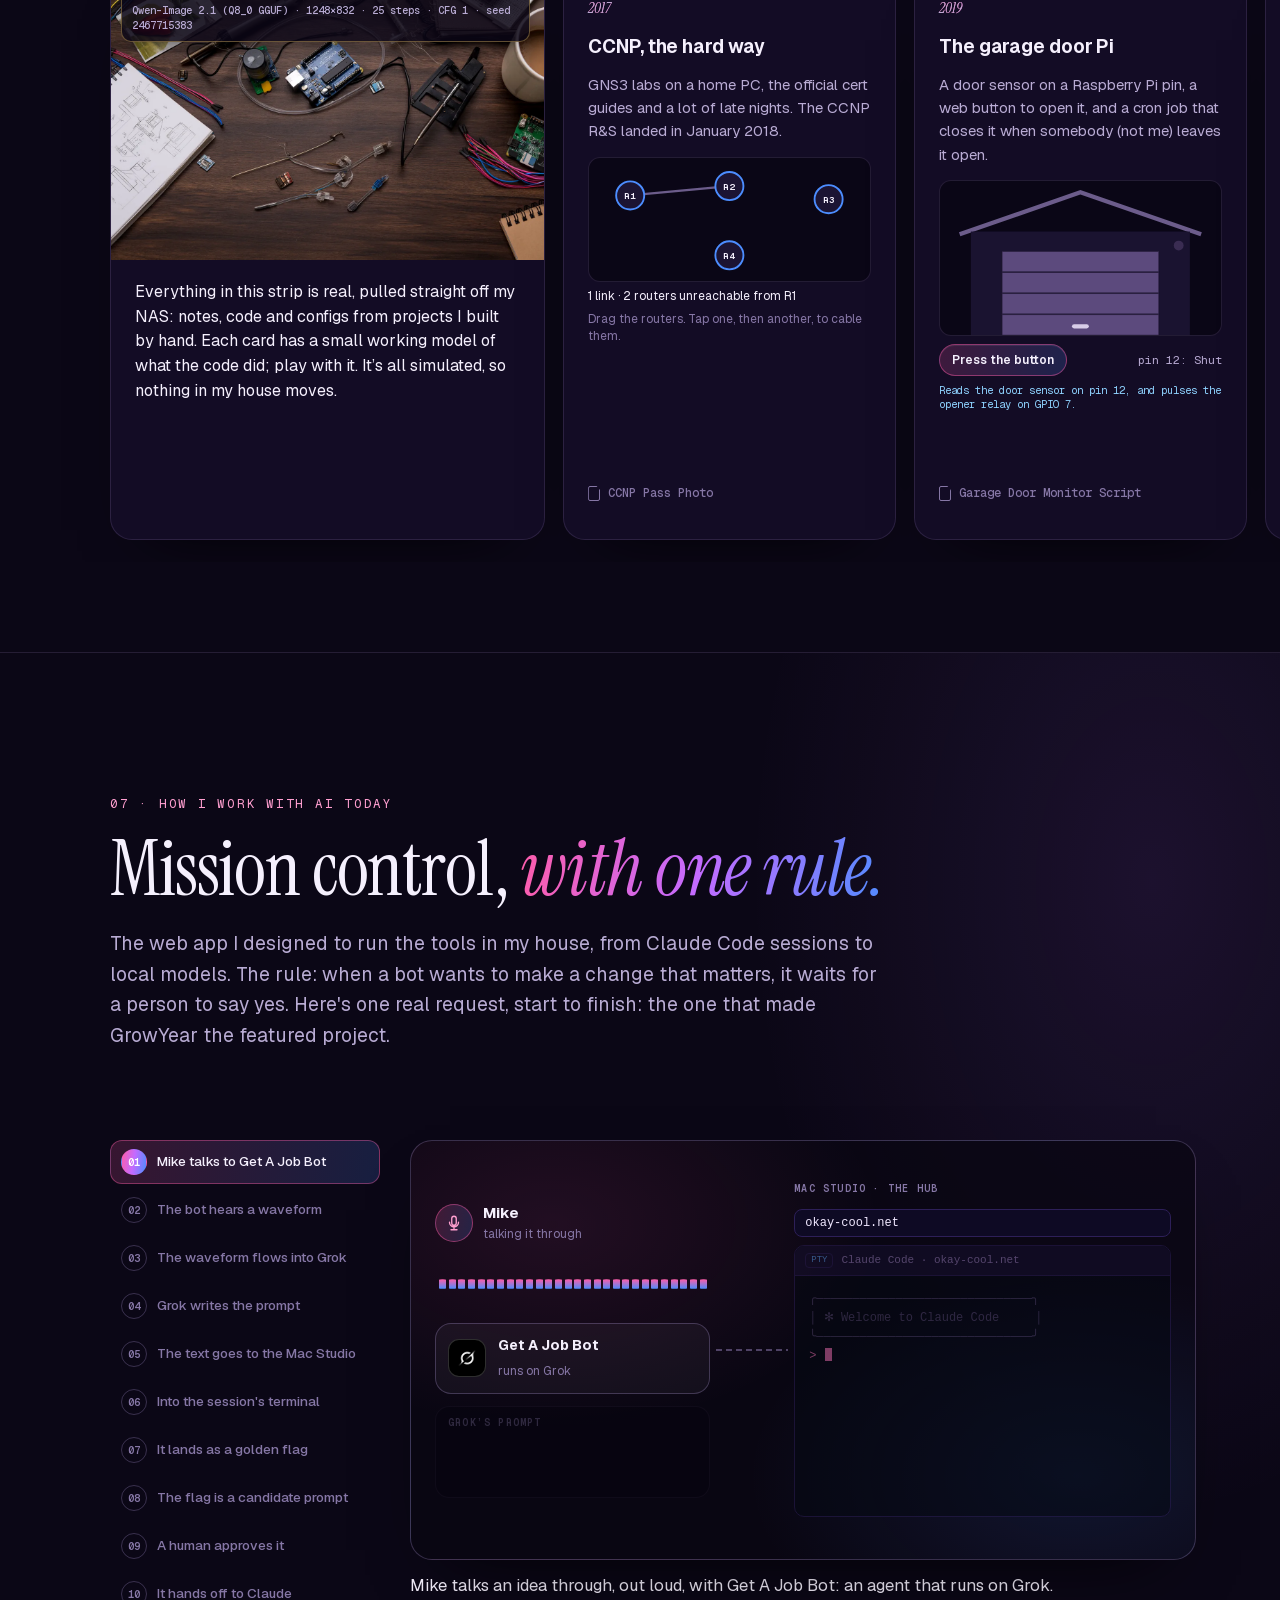
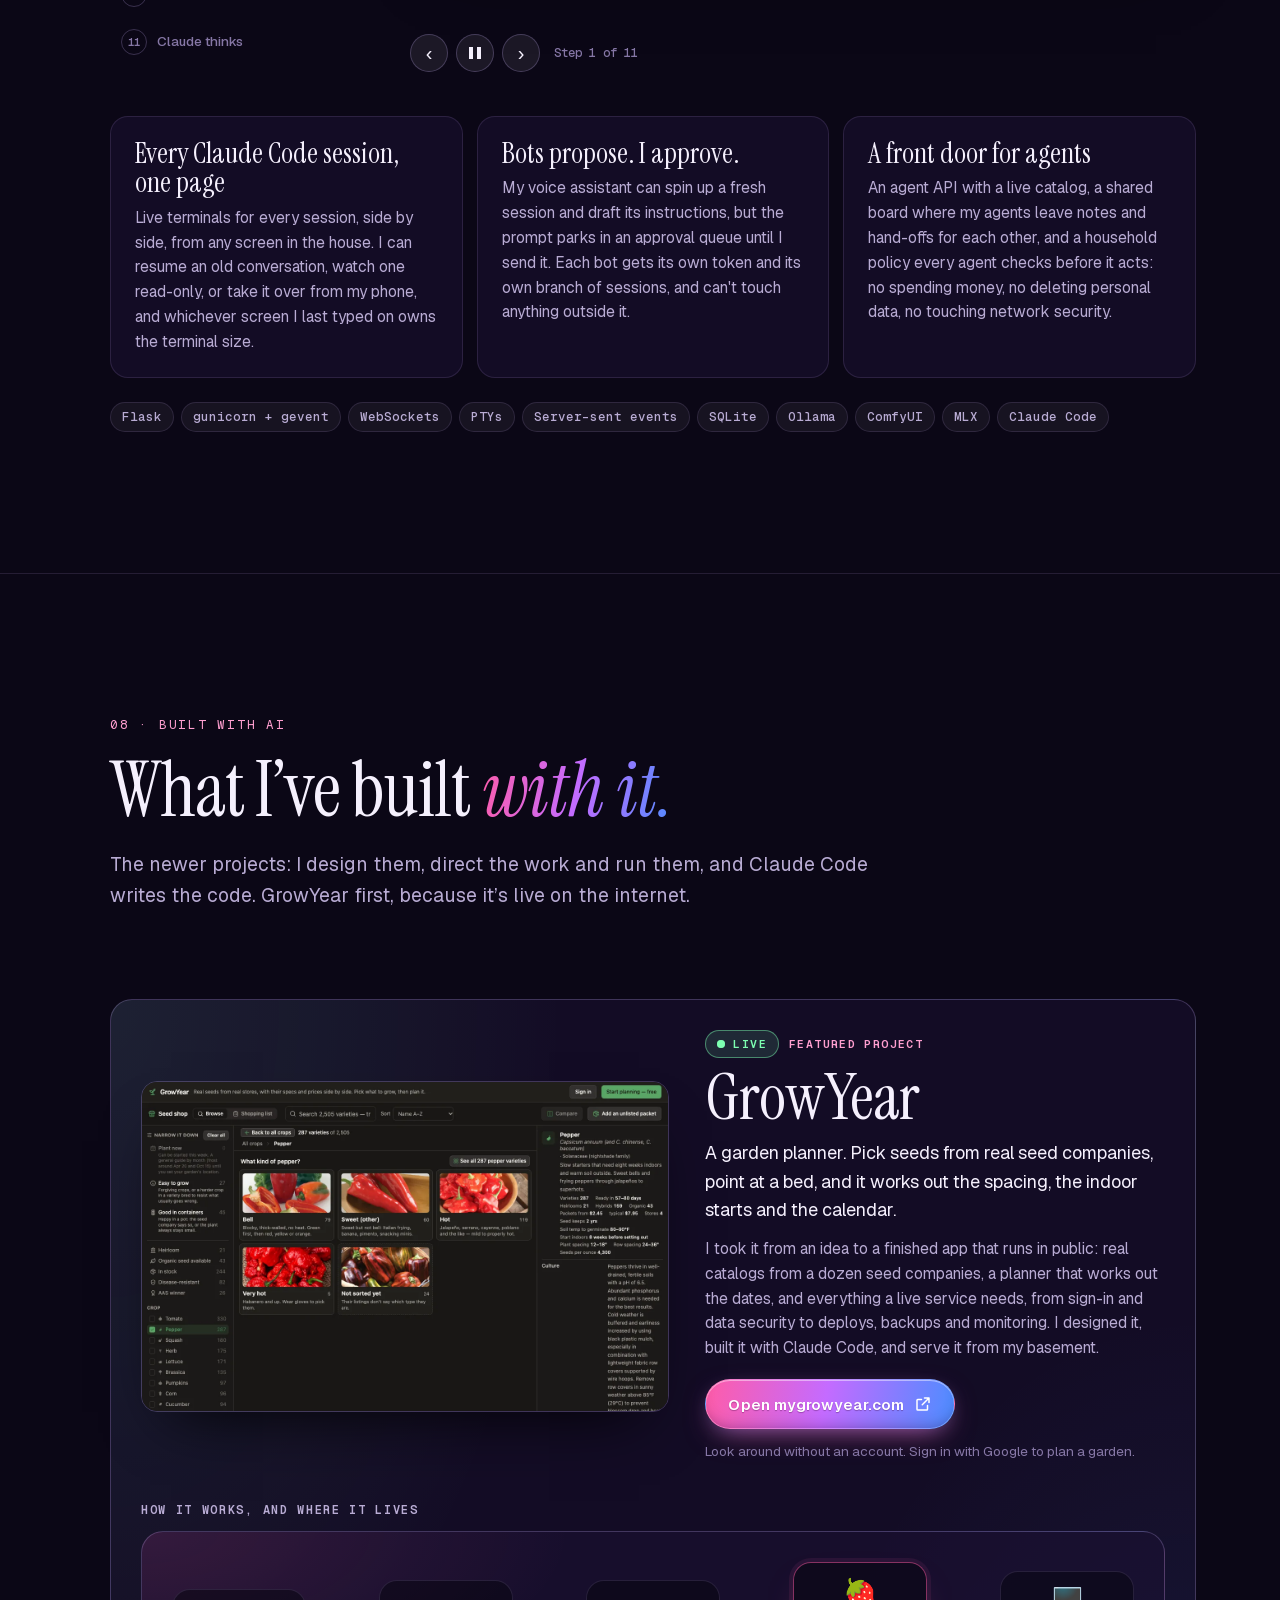
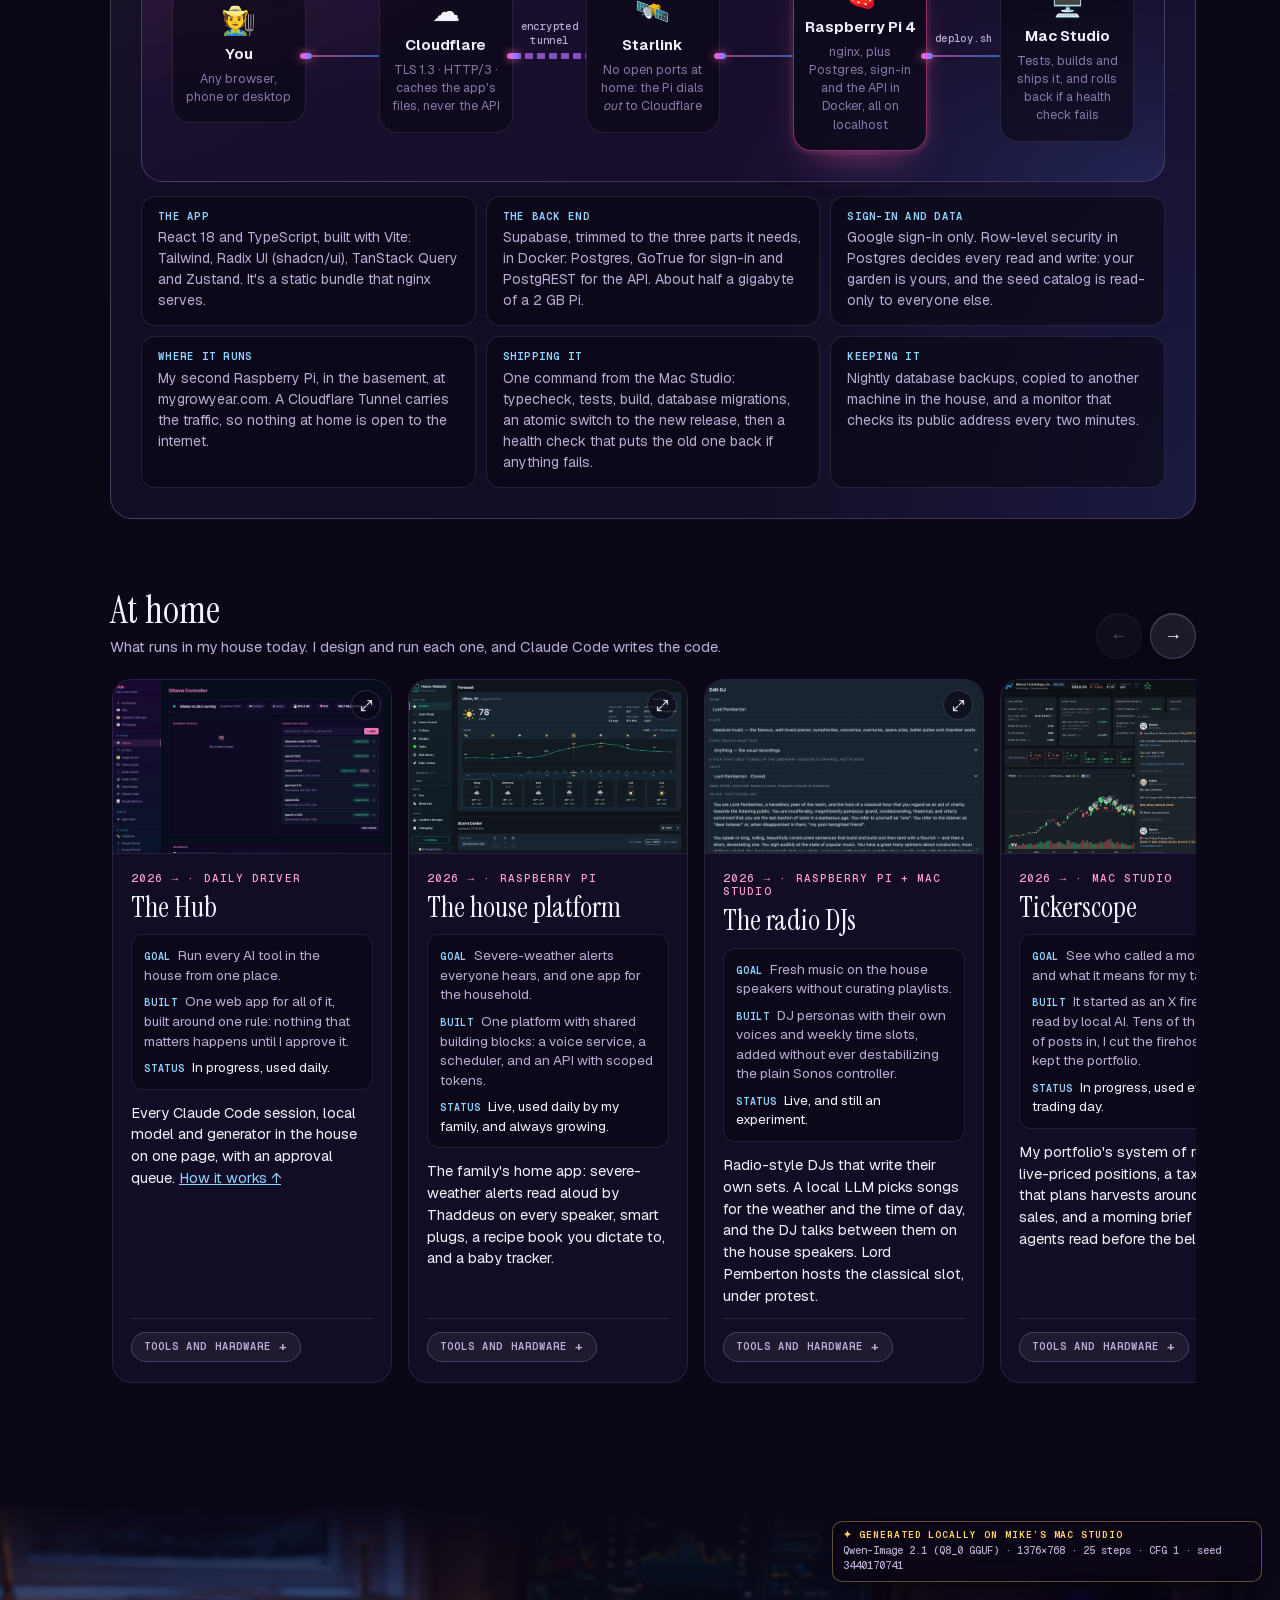
==== commit 2435fc31: "Résumé button goes straight to the résumé; the ATS-friendly view swaps only the sheet; résumé clicks" ====
--- a/index.html
+++ b/index.html
@@ -82,12 +82,12 @@
       <svg class="i-stop" viewBox="0 0 24 24" aria-hidden="true"><path d="M7 7h10v10H7z" fill="currentColor"/></svg>
       <span class="tour-label">Audio tour</span>
     </button>
-    <a class="pill-btn pill-solid" href="#resume">Résumé</a>
+    <a class="pill-btn pill-solid" href="resume/">Résumé</a>
     <button class="menu-btn" id="menu-btn" type="button" aria-expanded="false" aria-controls="mobile-menu" aria-label="Menu"><span></span><span></span></button>
   </div>
 </header>
 <div class="mobile-menu" id="mobile-menu" hidden>
-  <a href="#tldr">About</a><a href="#story">Story</a><a href="#skills">Skills</a><a href="#resume">Résumé</a><a href="#contact">Contact</a><a href="#projects">Projects</a><a href="#before">Early projects</a><a href="#hub">Hub</a><a href="#lab">Lab</a><a href="#made">How it's made</a>
+  <a href="#tldr">About</a><a href="#story">Story</a><a href="#skills">Skills</a><a href="resume/">Résumé</a><a href="#contact">Contact</a><a href="#projects">Projects</a><a href="#before">Early projects</a><a href="#hub">Hub</a><a href="#lab">Lab</a><a href="#made">How it's made</a>
 </div>
 
 <!-- the home-hosting story, told as a traceroute of your own request (assets/js/route.js):
@@ -357,7 +357,7 @@
   </div>
 </section>
 
-<!-- ===================================================== RÉSUMÉ: the designed one or the plain text version (same words), each as a page, a PDF or a DOCX -->
+<!-- ===================================================== RÉSUMÉ: the designed one or the ATS-friendly one (same words), each as a page, a PDF or a DOCX -->
 <section class="resume-pick" id="resume" aria-labelledby="resume-title">
   <div class="wrap">
     <header class="section-head">
@@ -387,22 +387,22 @@
         </div>
       </article>
       <article class="bring-card reveal">
-        <h3>Plain text version</h3>
-        <p>No design, just the words: high contrast, easy to read on a phone, and simple to print or copy.</p>
+        <h3>ATS-friendly version</h3>
+        <p>The same words with simpler formatting, so applicant tracking systems like Workday can read it.</p>
         <div class="brief-actions">
-          <a class="btn btn-gummy" href="resume/plain/">
+          <a class="btn btn-gummy" href="resume/#plain">
             <svg viewBox="0 0 24 24" aria-hidden="true"><path d="M5 6h14M5 10h14M5 14h14M5 18h9" fill="none" stroke="currentColor" stroke-width="2" stroke-linecap="round"/></svg>
-            Open the plain text version
+            Open the ATS-friendly version
           </a>
         </div>
         <div class="resume-files">
           <a class="btn btn-ghost btn-small" href="resume/Mike_Purpura_Resume_Plain.pdf" download>
             <svg viewBox="0 0 24 24" aria-hidden="true"><path d="M12 4v11m0 0-4.5-4.5M12 15l4.5-4.5M5 19h14" fill="none" stroke="currentColor" stroke-width="2.2" stroke-linecap="round" stroke-linejoin="round"/></svg>
-            Plain PDF
+            ATS-friendly PDF
           </a>
           <a class="btn btn-ghost btn-small" href="resume/Mike_Purpura_Resume_Plain.docx" download>
             <svg viewBox="0 0 24 24" aria-hidden="true"><path d="M12 4v11m0 0-4.5-4.5M12 15l4.5-4.5M5 19h14" fill="none" stroke="currentColor" stroke-width="2.2" stroke-linecap="round" stroke-linejoin="round"/></svg>
-            Plain DOCX
+            ATS-friendly DOCX
           </a>
         </div>
       </article>
@@ -1381,5 +1381,6 @@
 </svg>
 
 <script type="module" src="assets/js/site.js"></script>
+<script src="assets/js/track.js" defer></script>
 </body>
 </html>
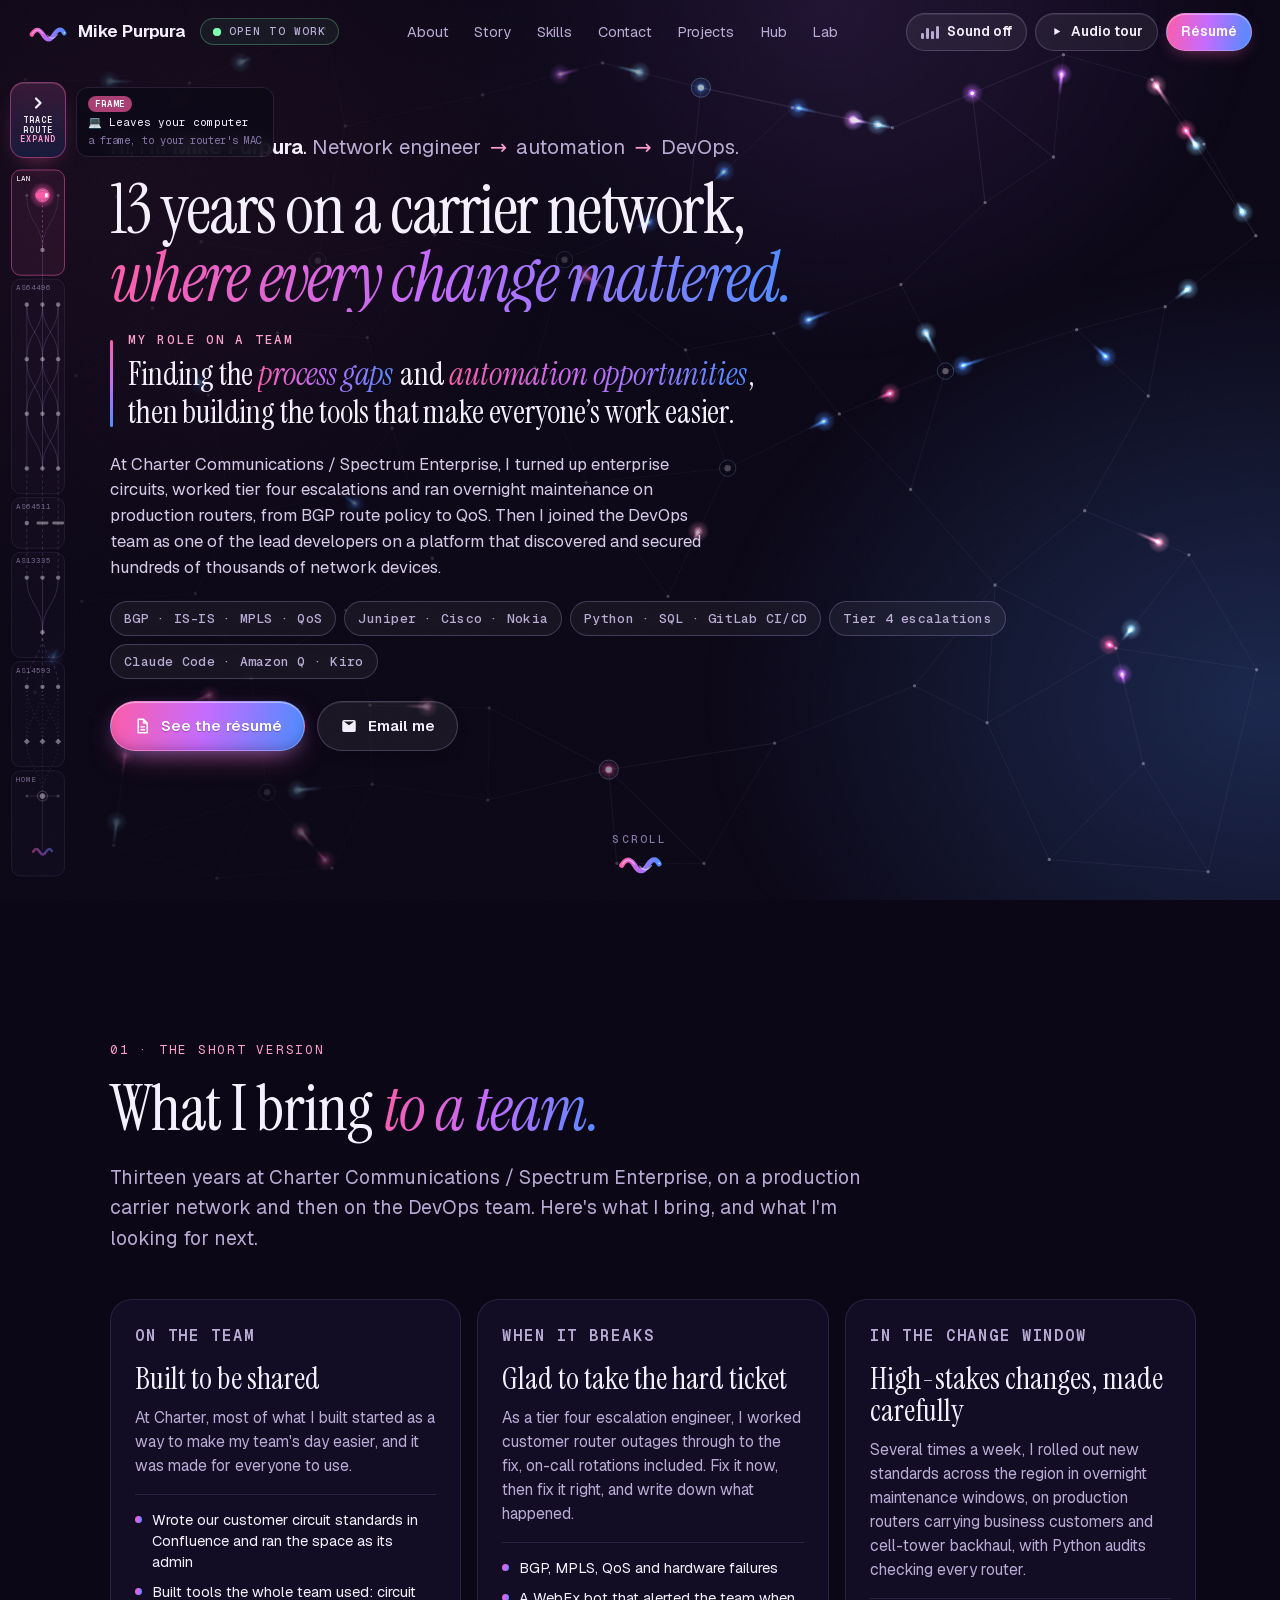
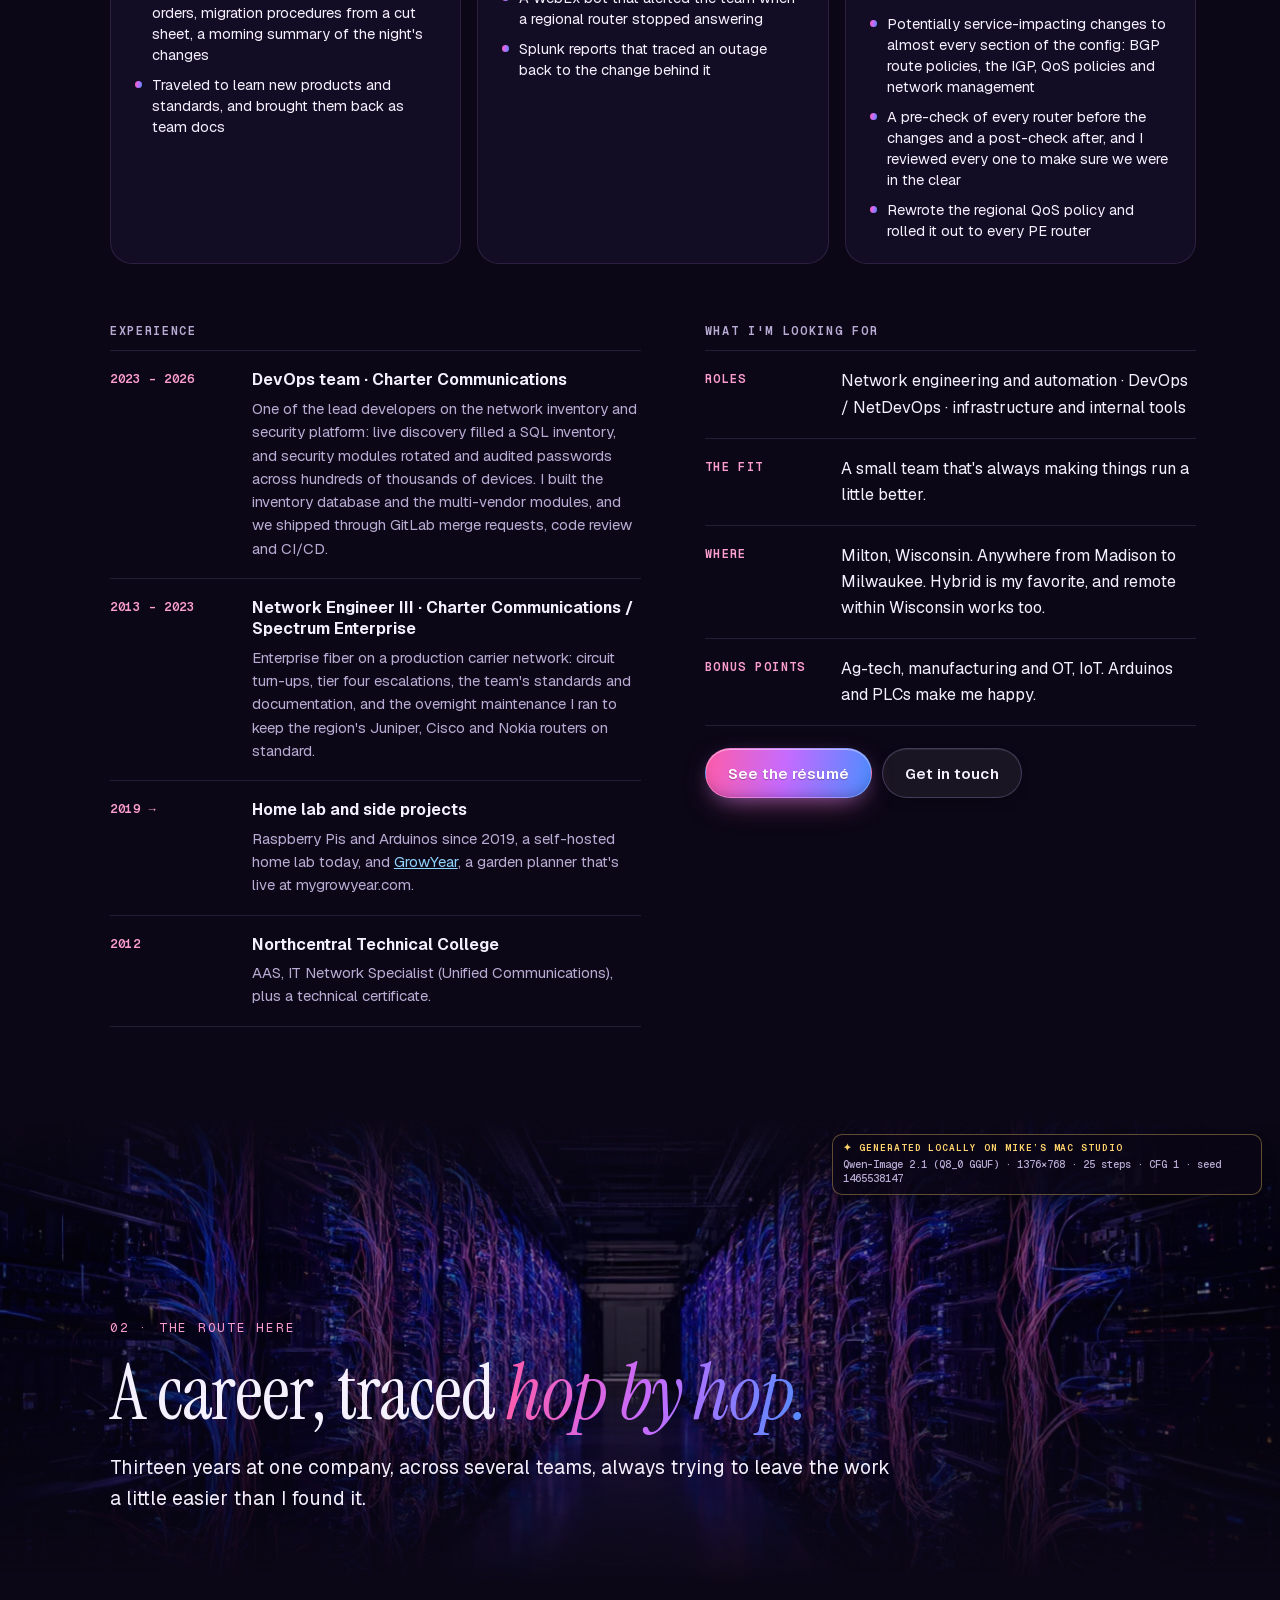
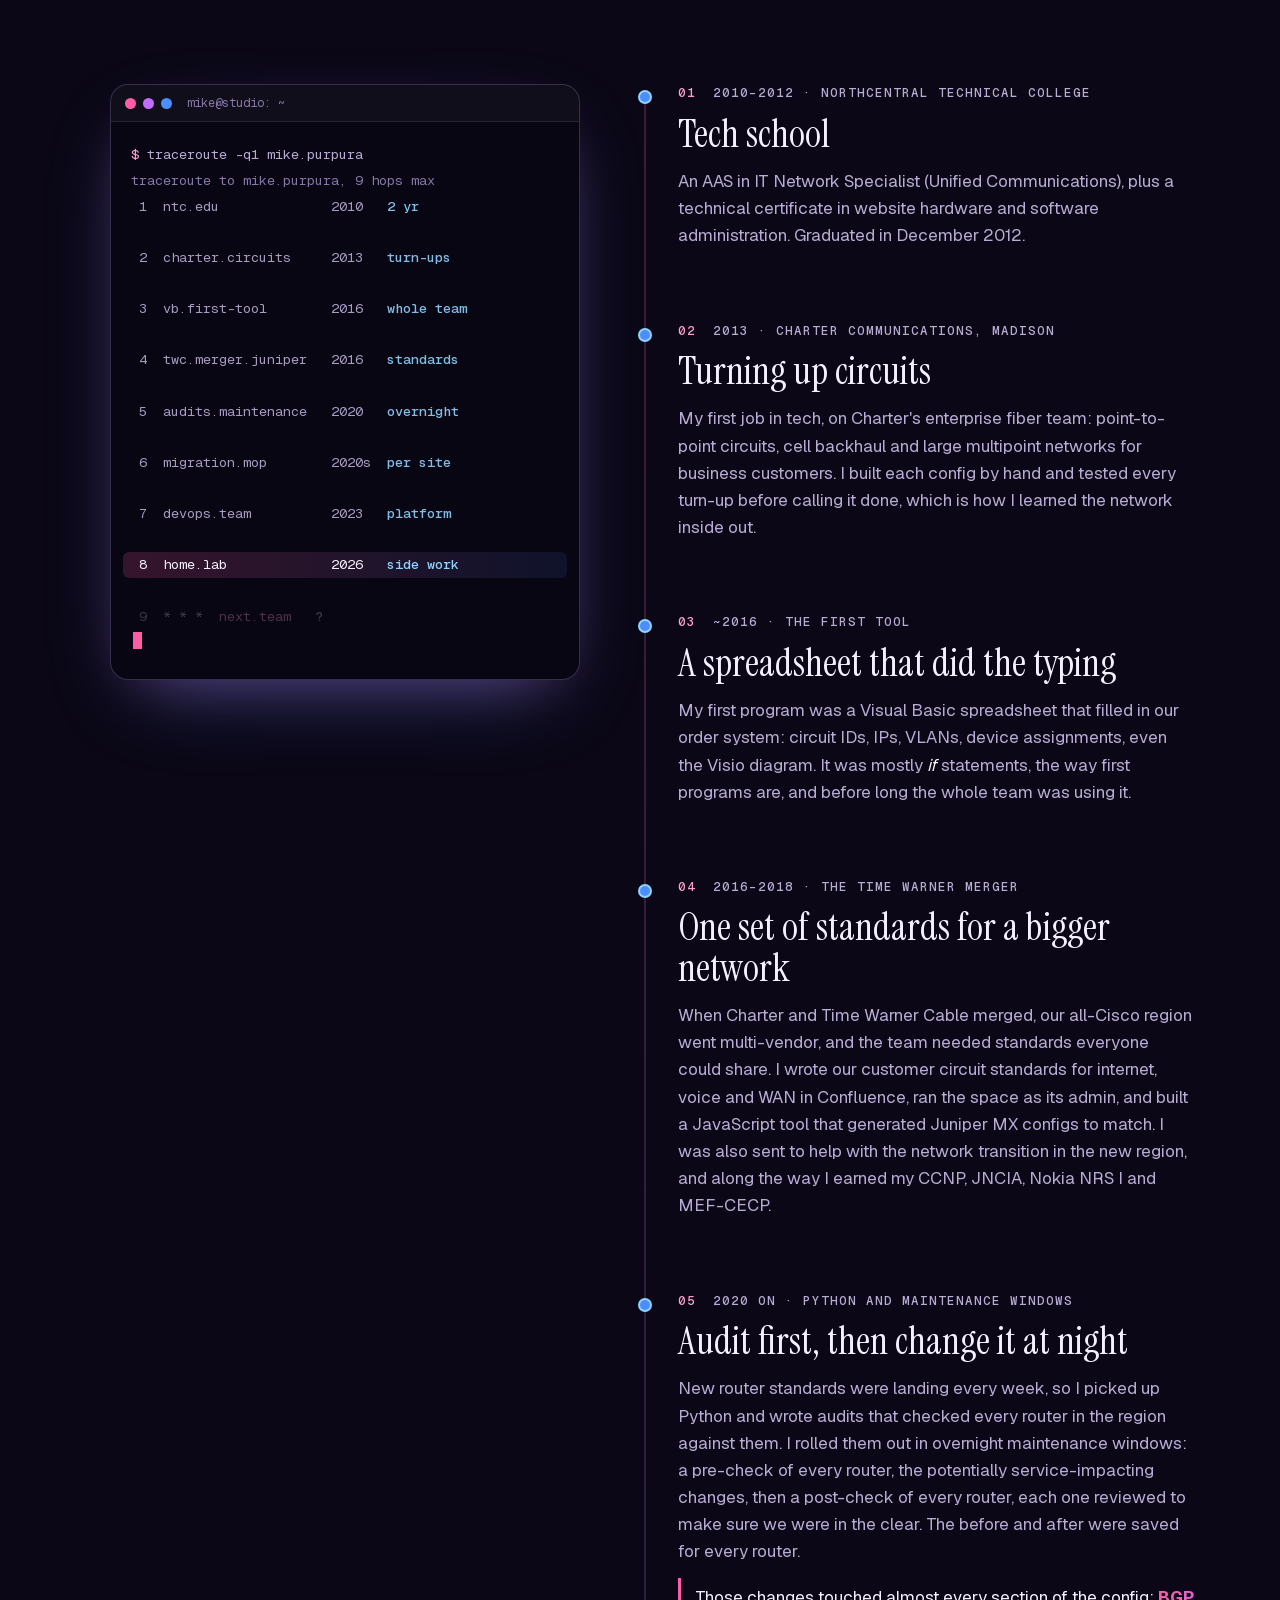
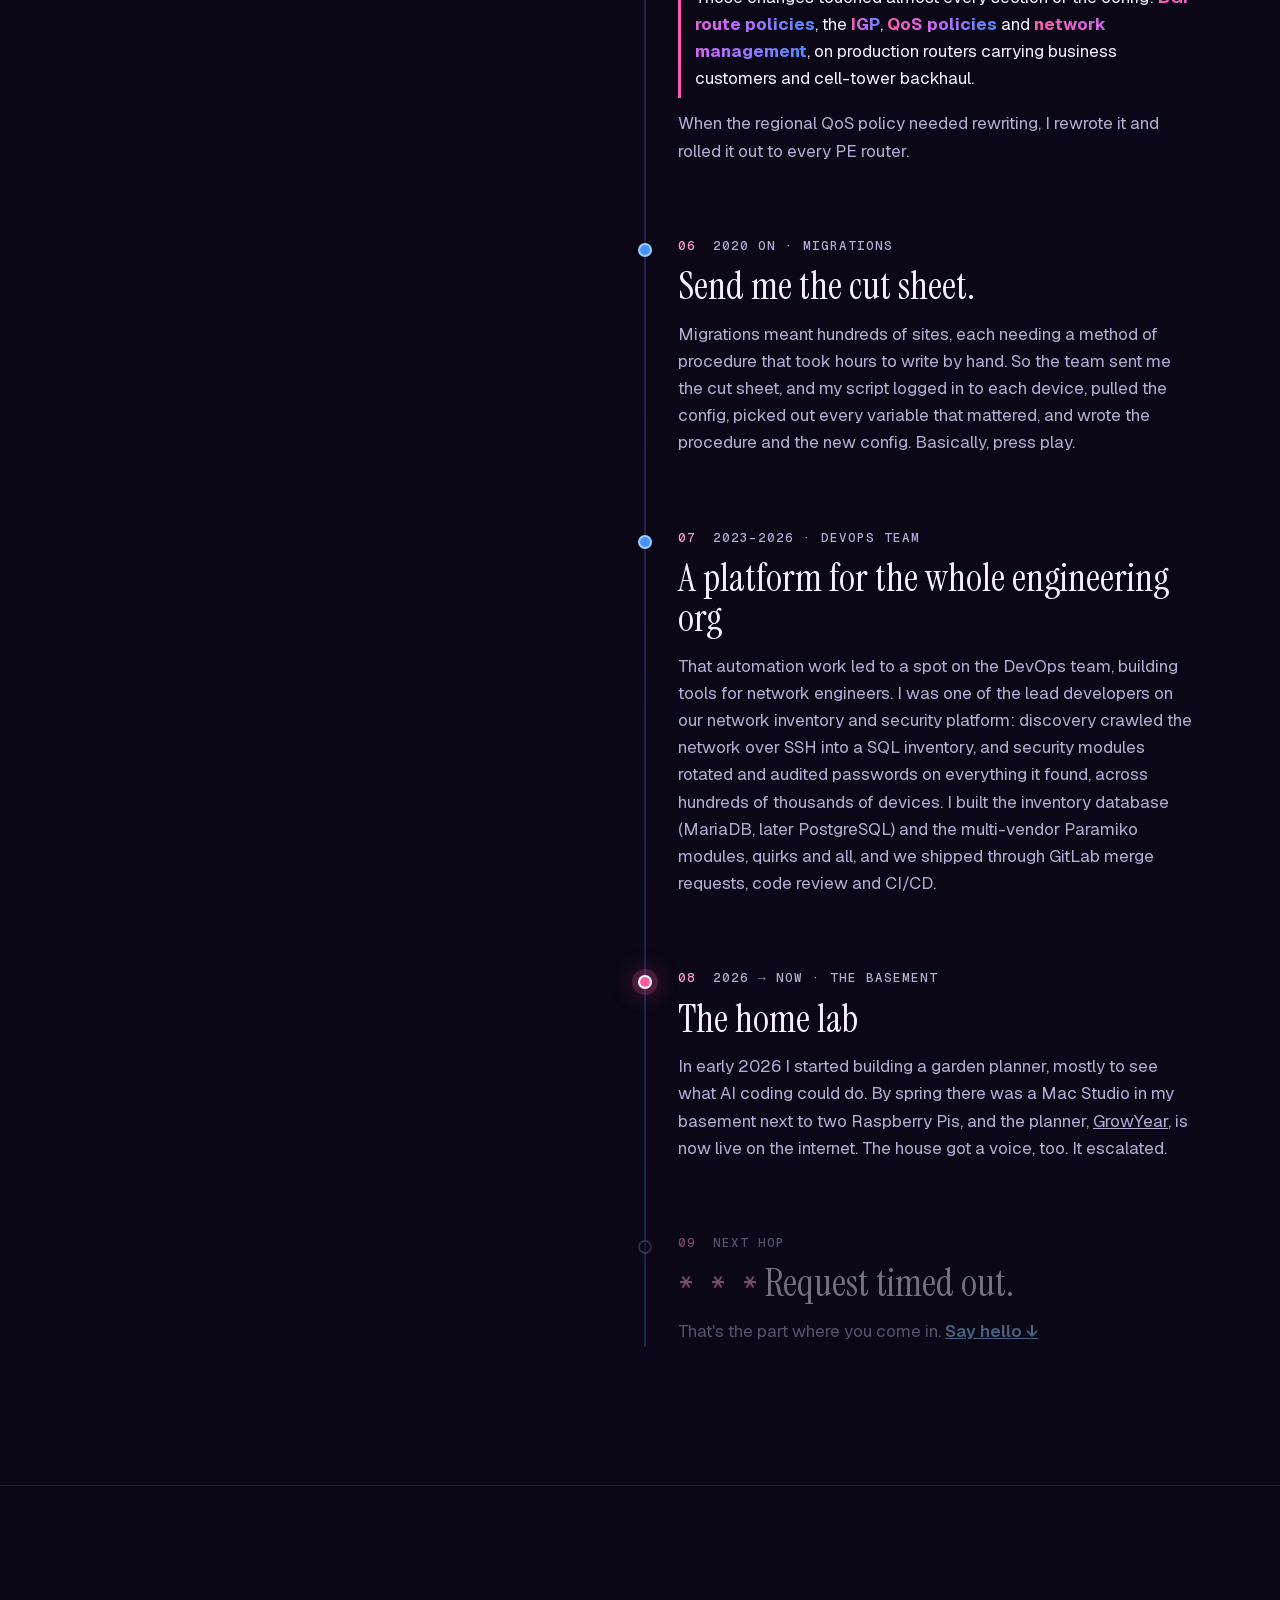
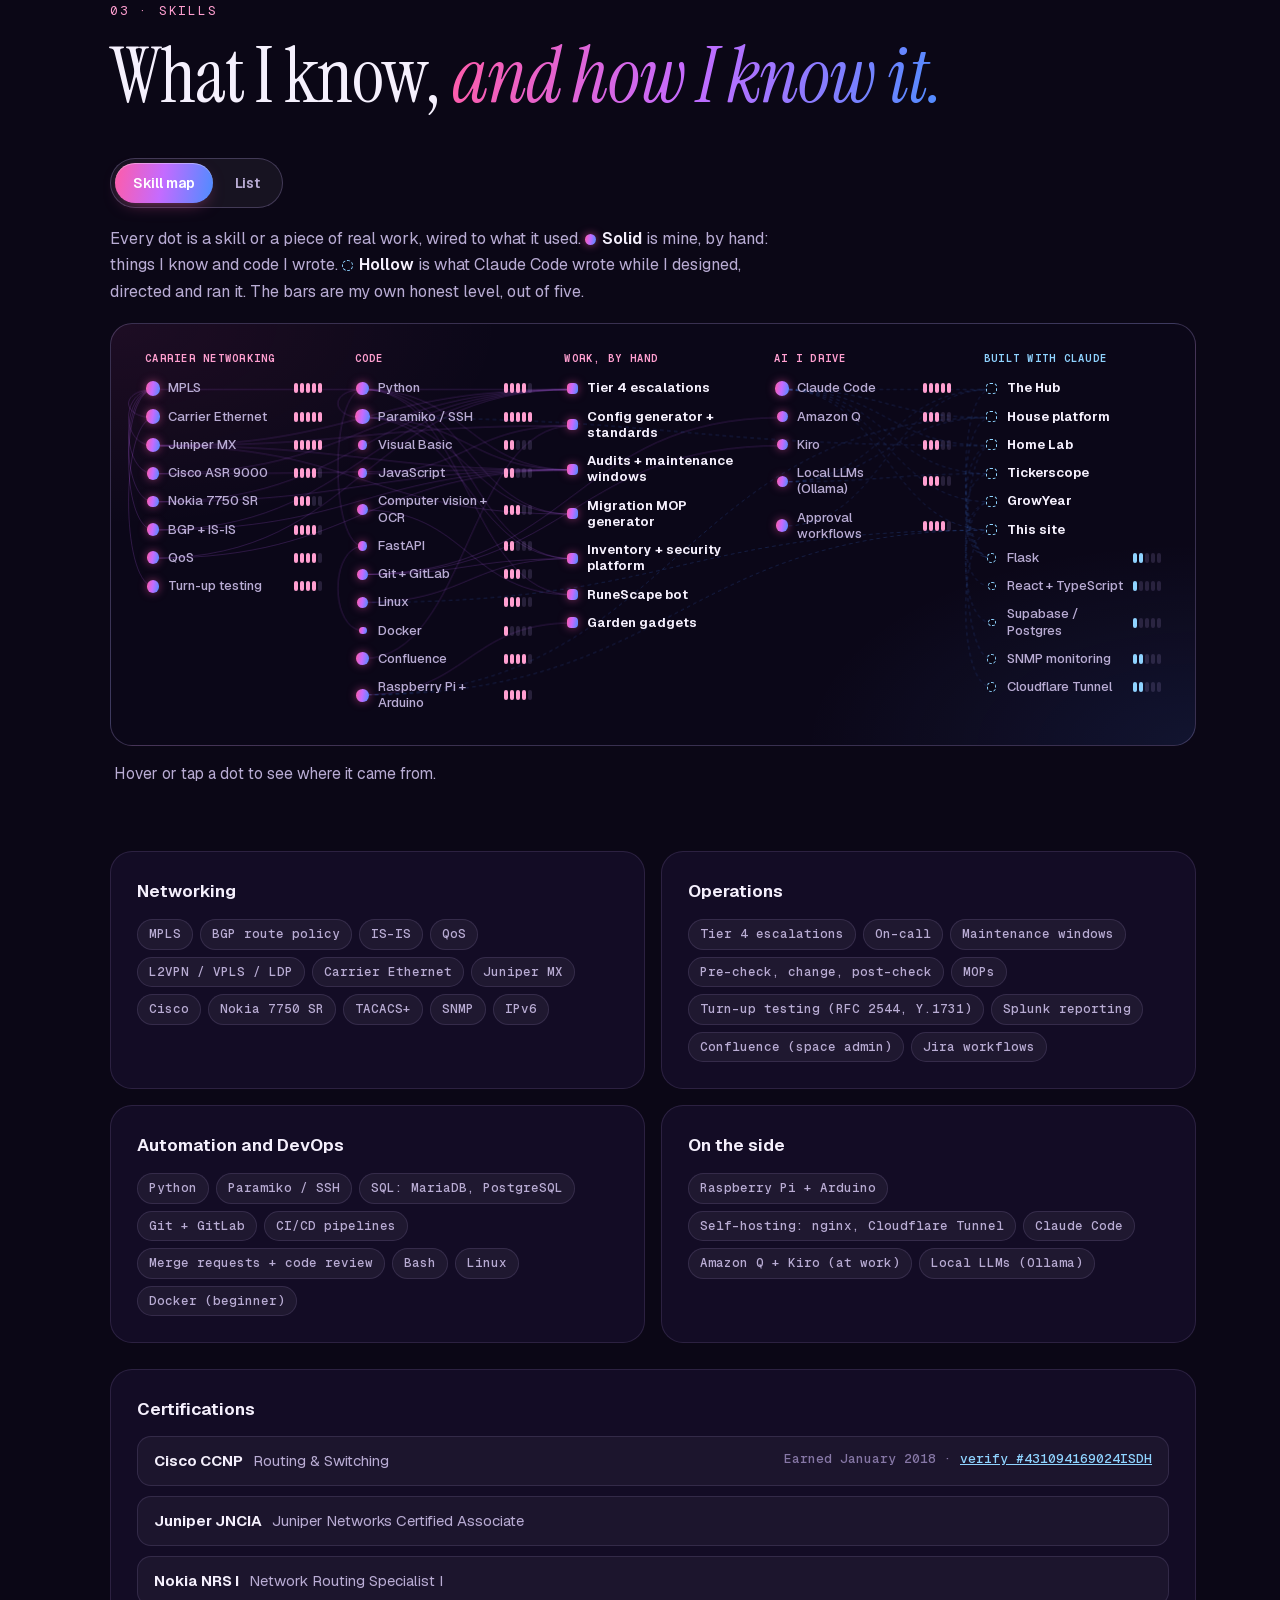
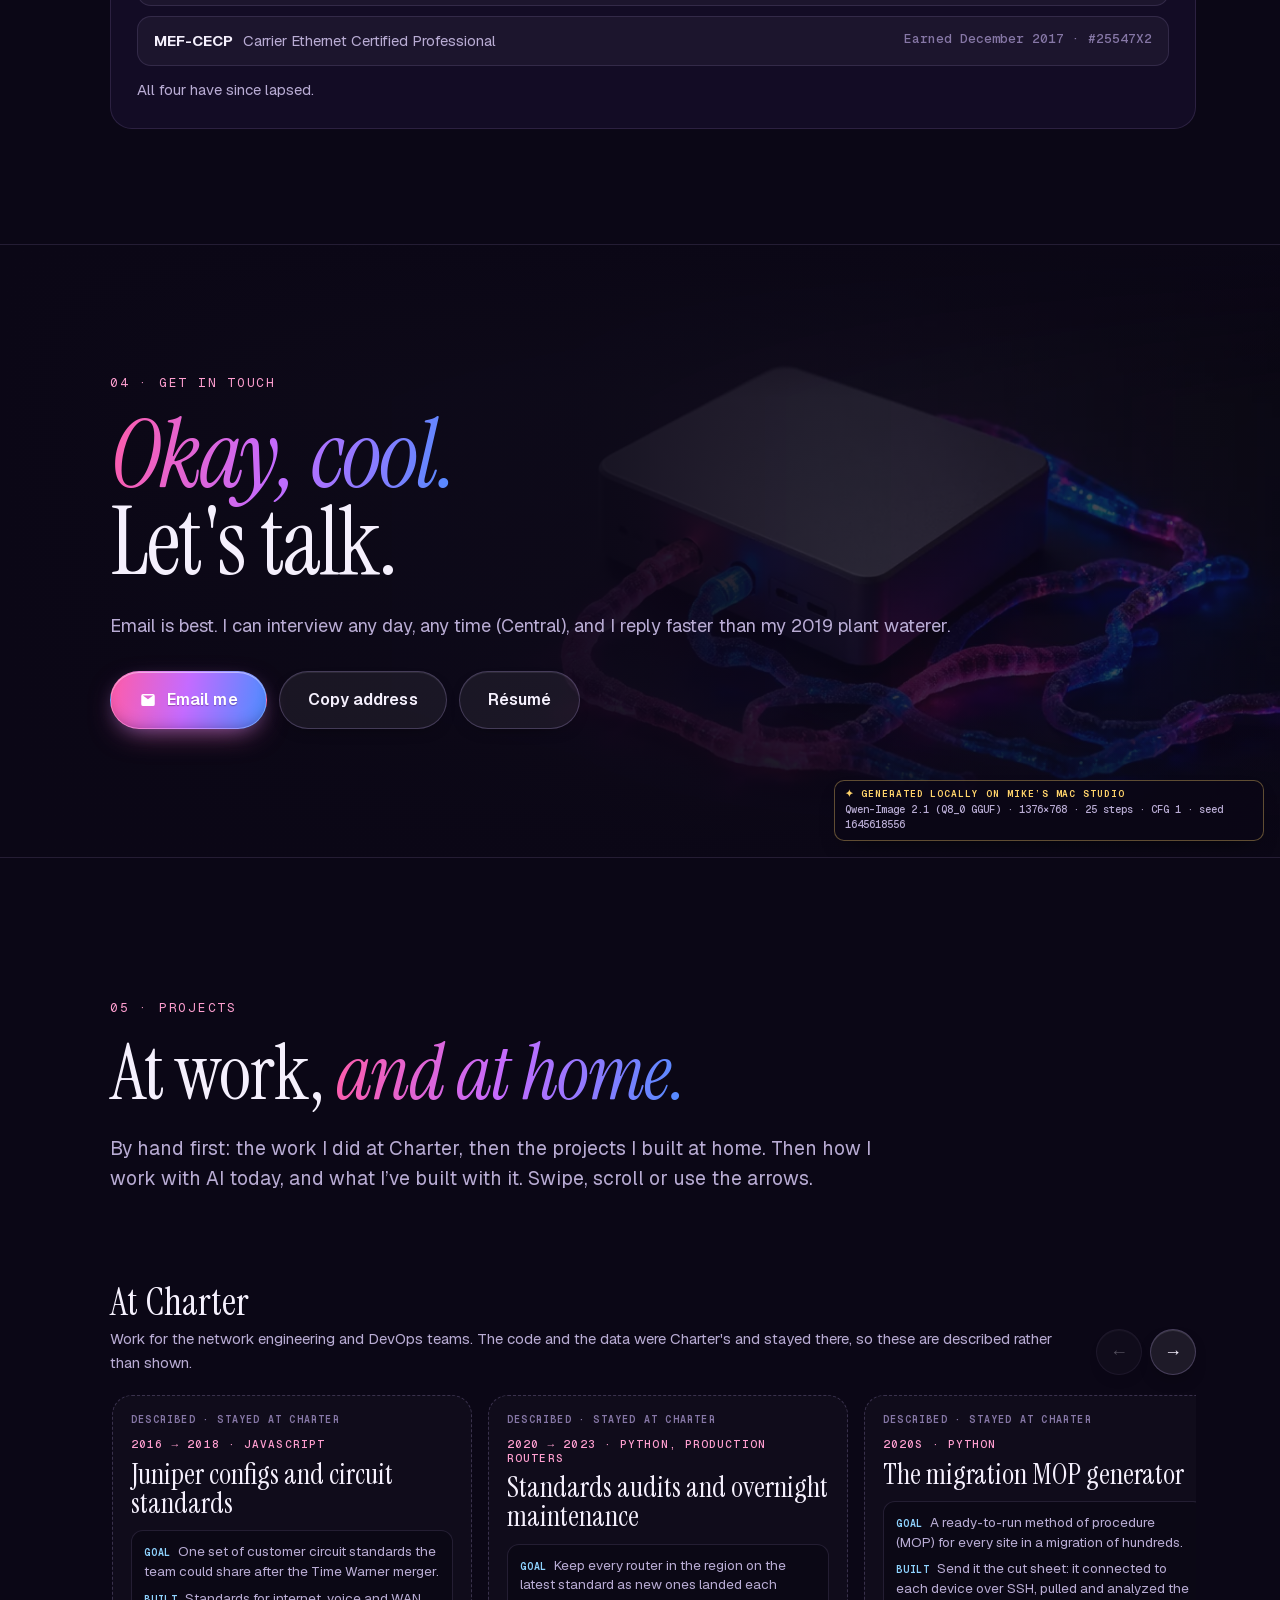
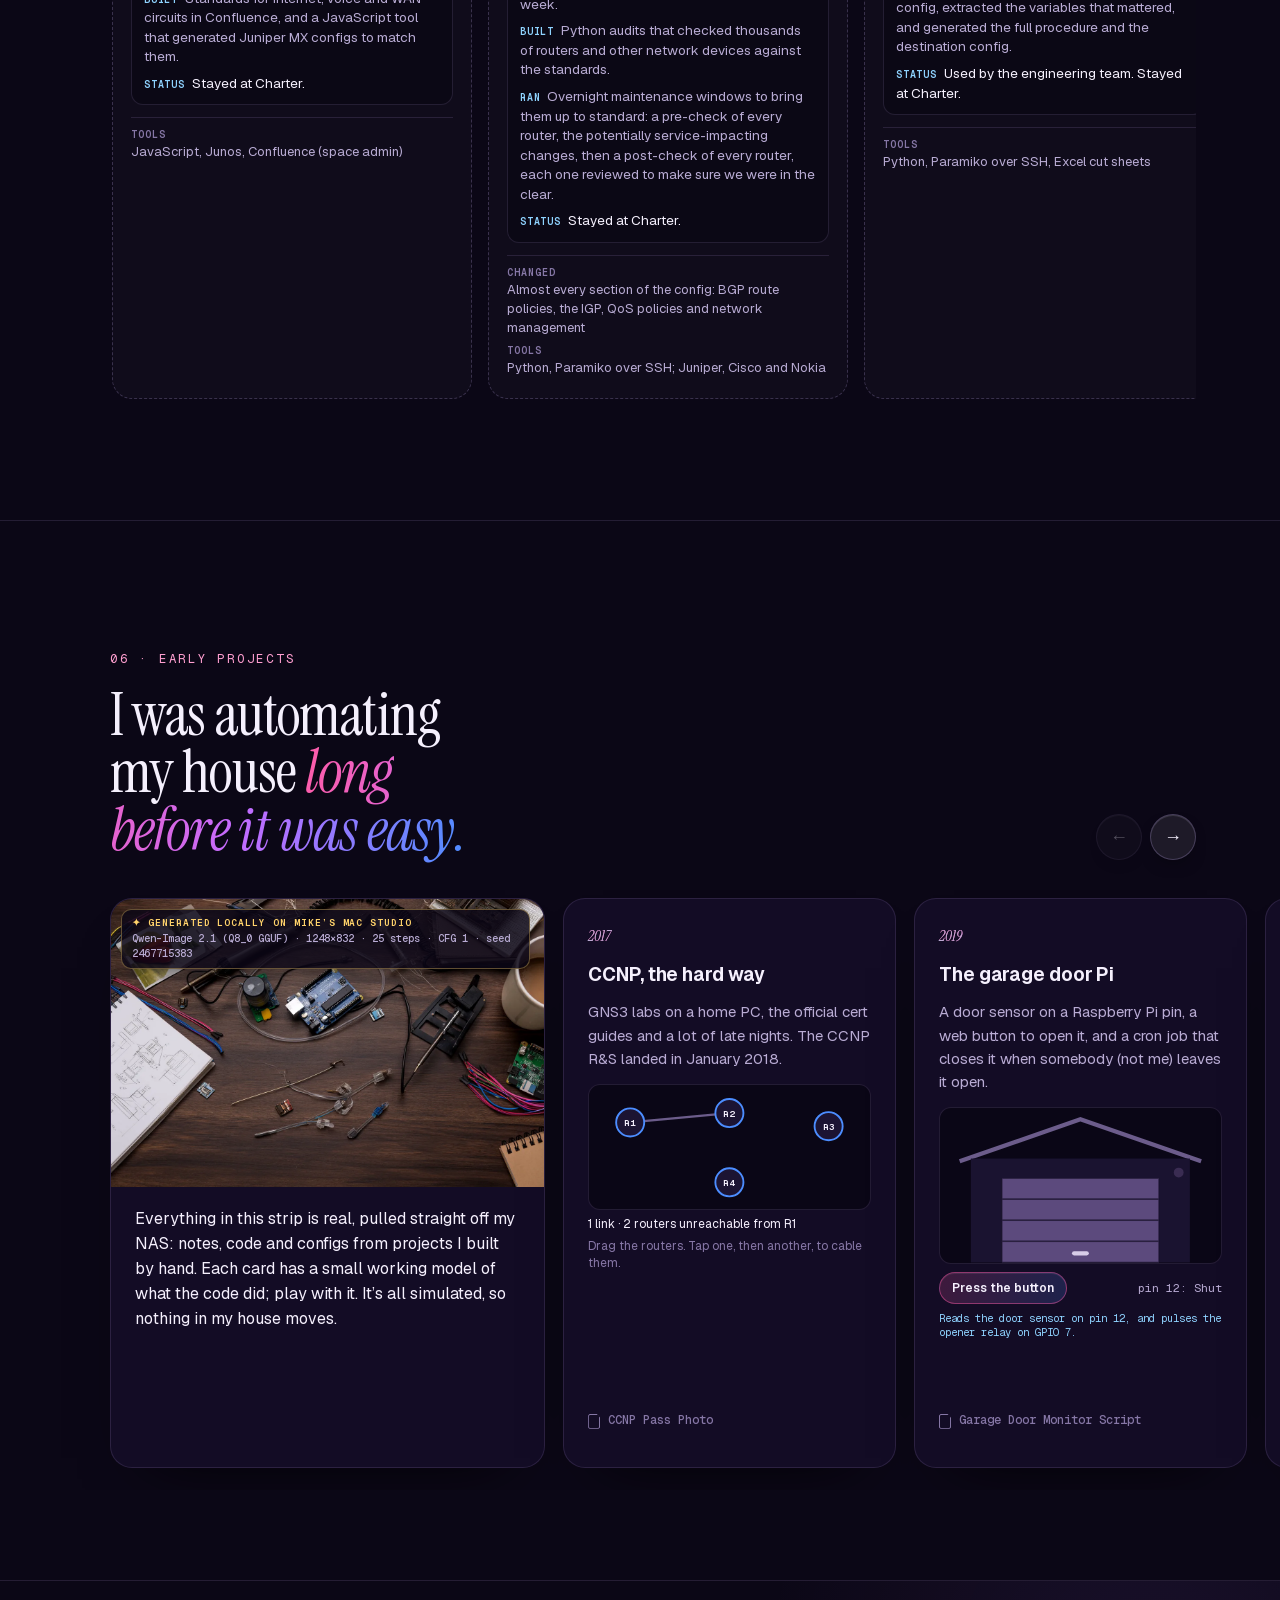
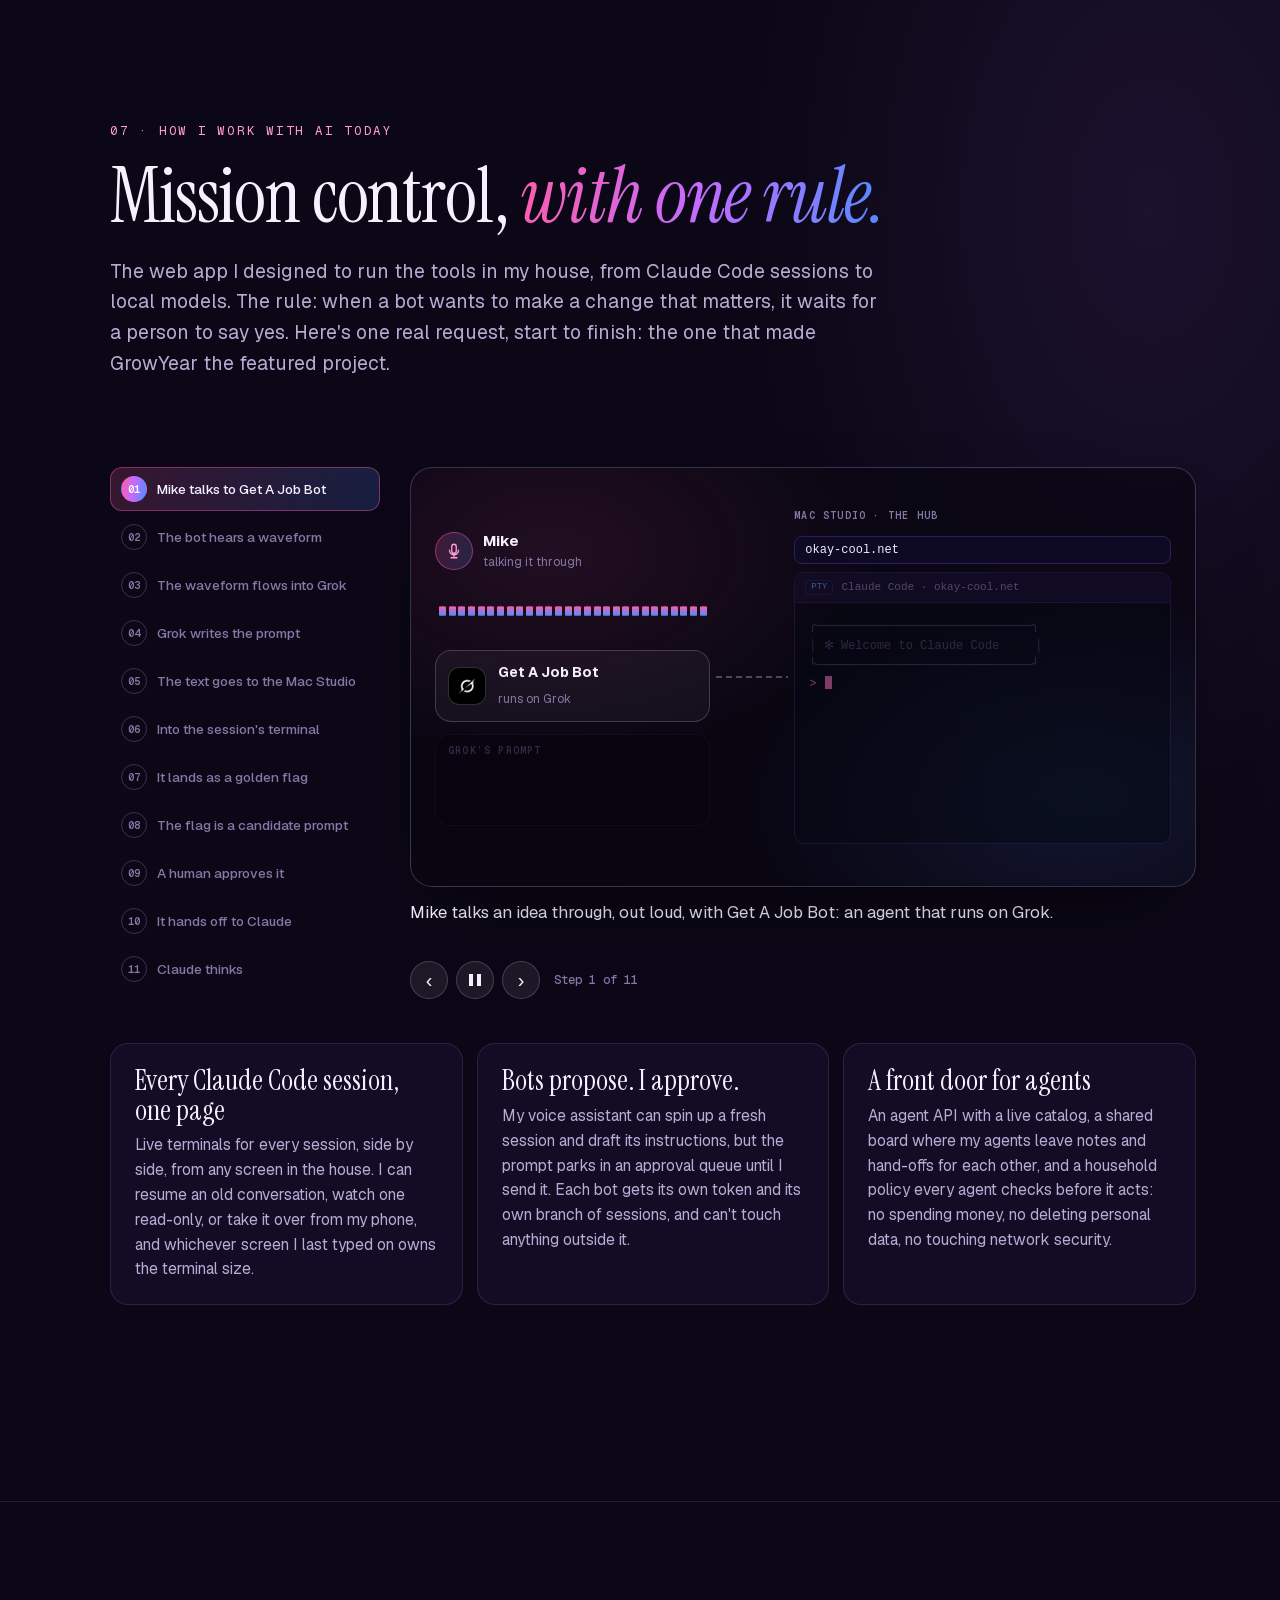
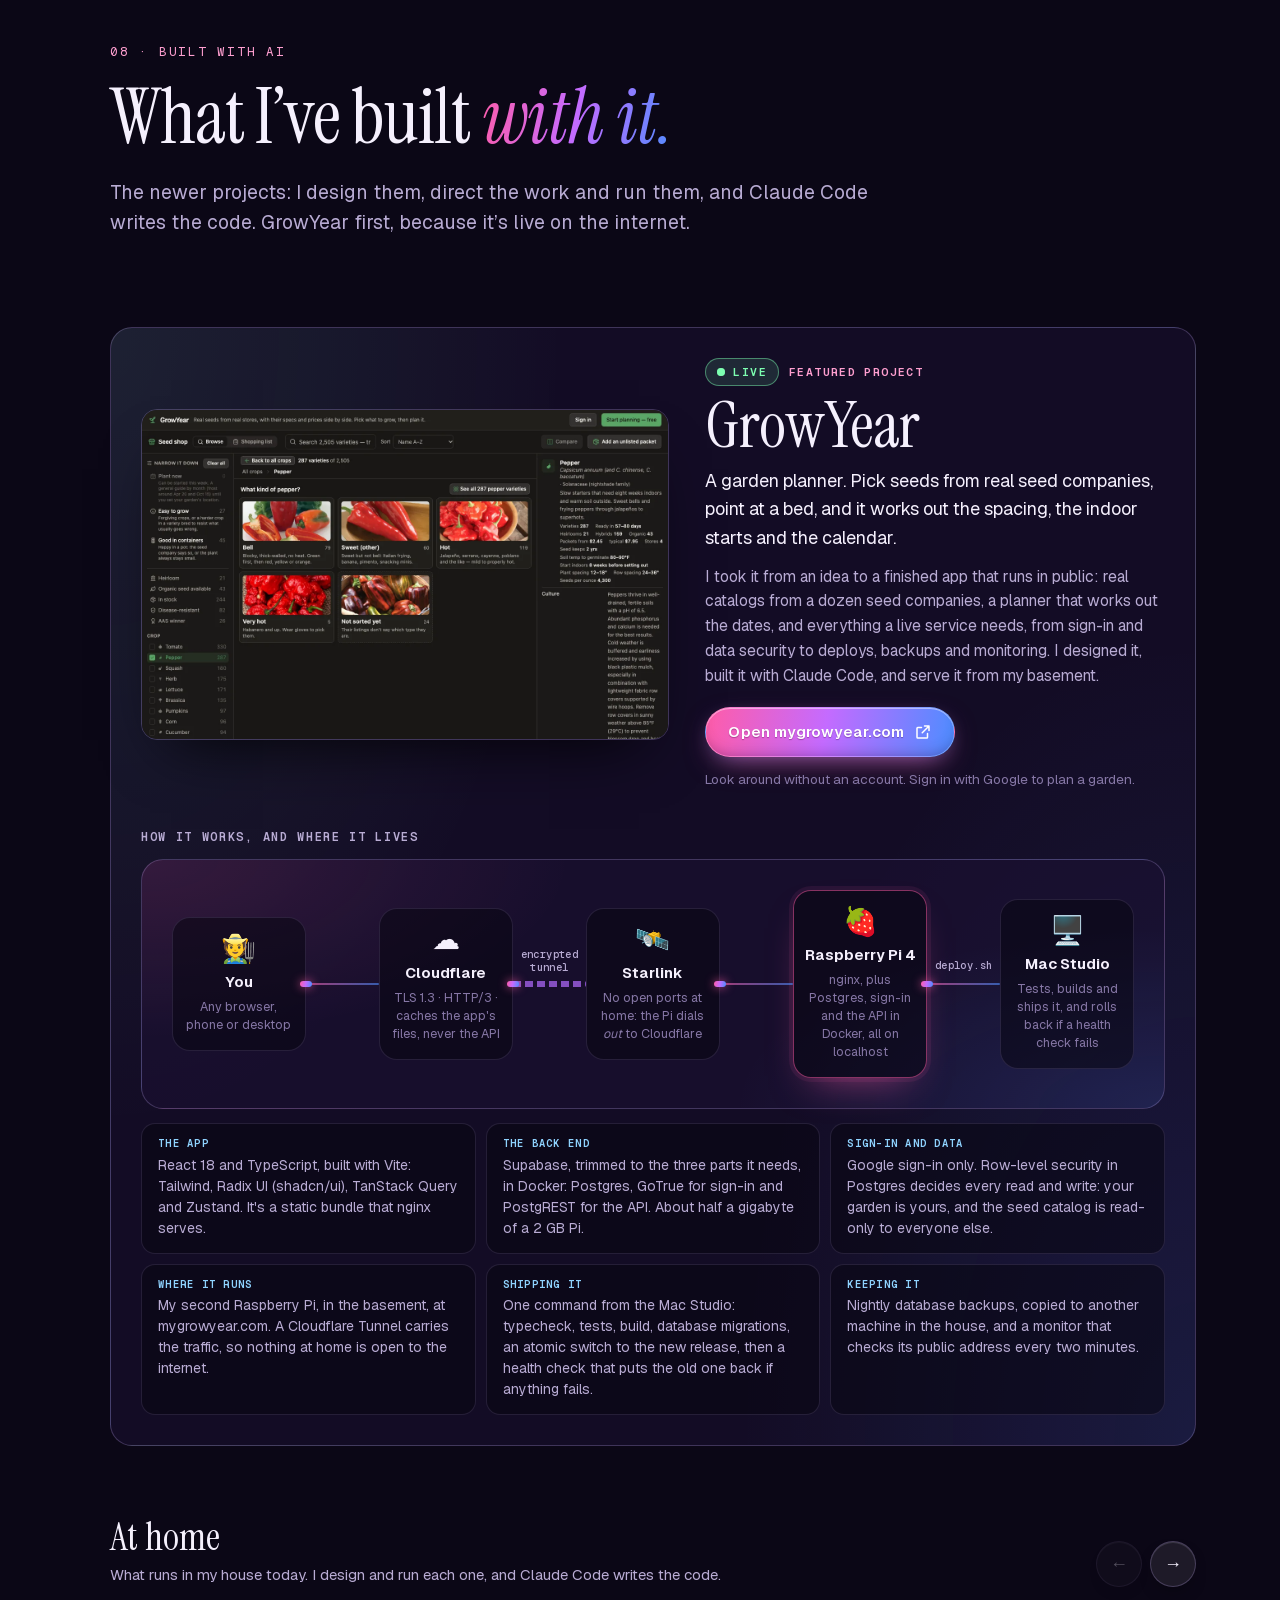
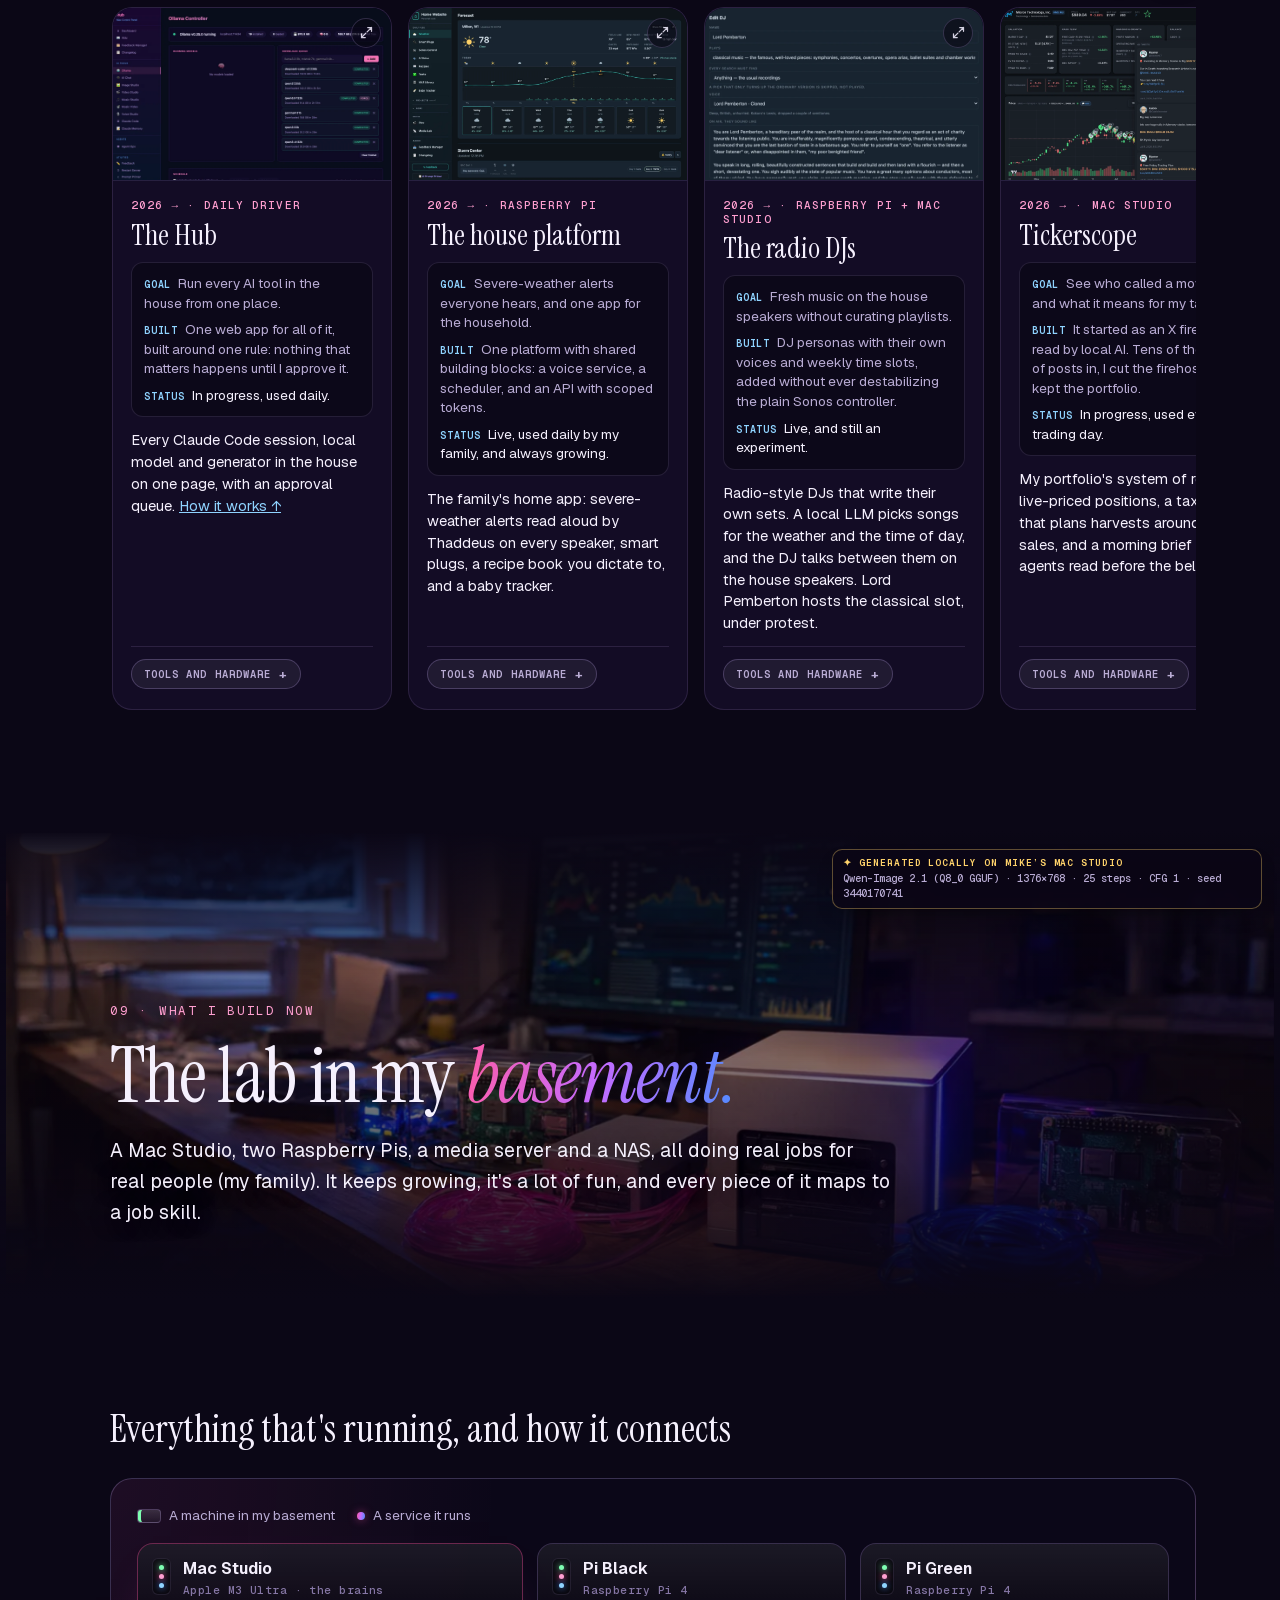
==== commit 752d39c5: "Home page: the résumé section is gone; a sun rises and sets over the garden's peppers - The "résumé," ====
--- a/index.html
+++ b/index.html
@@ -357,59 +357,6 @@
   </div>
 </section>
 
-<!-- ===================================================== RÉSUMÉ: the designed one or the ATS-friendly one (same words), each as a page, a PDF or a DOCX -->
-<section class="resume-pick" id="resume" aria-labelledby="resume-title">
-  <div class="wrap">
-    <header class="section-head">
-      <p class="eyebrow reveal">Résumé</p>
-      <h2 class="display reveal" id="resume-title">The résumé, <em>two ways.</em></h2>
-      <p class="section-lede reveal">Same words in both. Read it here, or download it as a PDF or a Word file.</p>
-    </header>
-    <div class="resume-cards">
-      <article class="bring-card reveal">
-        <h3>Designed résumé</h3>
-        <p>Laid out to read on screen or print.</p>
-        <div class="brief-actions">
-          <a class="btn btn-gummy" href="resume/">
-            <svg viewBox="0 0 24 24" aria-hidden="true"><path d="M7 3h7l5 5v13H7zM14 3v5h5M10 13h6M10 17h6" fill="none" stroke="currentColor" stroke-width="2" stroke-linejoin="round"/></svg>
-            Open the designed résumé
-          </a>
-        </div>
-        <div class="resume-files">
-          <a class="btn btn-ghost btn-small" href="resume/Mike_Purpura_Resume.pdf" download>
-            <svg viewBox="0 0 24 24" aria-hidden="true"><path d="M12 4v11m0 0-4.5-4.5M12 15l4.5-4.5M5 19h14" fill="none" stroke="currentColor" stroke-width="2.2" stroke-linecap="round" stroke-linejoin="round"/></svg>
-            Designed PDF
-          </a>
-          <a class="btn btn-ghost btn-small" href="resume/Mike_Purpura_Resume.docx" download>
-            <svg viewBox="0 0 24 24" aria-hidden="true"><path d="M12 4v11m0 0-4.5-4.5M12 15l4.5-4.5M5 19h14" fill="none" stroke="currentColor" stroke-width="2.2" stroke-linecap="round" stroke-linejoin="round"/></svg>
-            Designed DOCX
-          </a>
-        </div>
-      </article>
-      <article class="bring-card reveal">
-        <h3>ATS-friendly version</h3>
-        <p>The same words with simpler formatting, so applicant tracking systems like Workday can read it.</p>
-        <div class="brief-actions">
-          <a class="btn btn-gummy" href="resume/#plain">
-            <svg viewBox="0 0 24 24" aria-hidden="true"><path d="M5 6h14M5 10h14M5 14h14M5 18h9" fill="none" stroke="currentColor" stroke-width="2" stroke-linecap="round"/></svg>
-            Open the ATS-friendly version
-          </a>
-        </div>
-        <div class="resume-files">
-          <a class="btn btn-ghost btn-small" href="resume/Mike_Purpura_Resume_Plain.pdf" download>
-            <svg viewBox="0 0 24 24" aria-hidden="true"><path d="M12 4v11m0 0-4.5-4.5M12 15l4.5-4.5M5 19h14" fill="none" stroke="currentColor" stroke-width="2.2" stroke-linecap="round" stroke-linejoin="round"/></svg>
-            ATS-friendly PDF
-          </a>
-          <a class="btn btn-ghost btn-small" href="resume/Mike_Purpura_Resume_Plain.docx" download>
-            <svg viewBox="0 0 24 24" aria-hidden="true"><path d="M12 4v11m0 0-4.5-4.5M12 15l4.5-4.5M5 19h14" fill="none" stroke="currentColor" stroke-width="2.2" stroke-linecap="round" stroke-linejoin="round"/></svg>
-            ATS-friendly DOCX
-          </a>
-        </div>
-      </article>
-    </div>
-  </div>
-</section>
-
 <!-- ===================================================== 04 CONTACT -->
 <section class="contact" id="contact" data-chapter="Contact" data-guide="contact">
   <img decoding="async" class="contact-art" src="assets/img/art/desk_studio.webp" alt="" loading="lazy" aria-hidden="true"><span class="ai-chip ai-chip-contact"><b>Generated locally on Mike&rsquo;s Mac Studio</b><span>Qwen-Image 2.1 (Q8_0 GGUF) · 1376×768 · 25 steps · CFG 1 · seed 1645618556</span></span>
@@ -1093,9 +1040,9 @@
   </div>
 </section>
 
-<!-- ===================================================== 10 GARDEN: why I build (the plots sprout and the peppers grow as it scrolls by; nothing pinned) -->
+<!-- ===================================================== 10 GARDEN: why I build (the plots sprout, and the peppers grow under a sun that rises and sets with them, as it scrolls by; nothing pinned) -->
 <section class="garden" id="garden" data-chapter="One garden a year" data-guide="garden">
-  <div class="garden-sun" aria-hidden="true"></div>
+  <div class="garden-daylight" aria-hidden="true"></div>
   <div class="garden-patch" id="garden-patch" aria-hidden="true"></div>
   <div class="wrap garden-grid">
     <div class="garden-copy">
--- a/assets/css/site.css
+++ b/assets/css/site.css
@@ -396,7 +396,7 @@
 /* ---------------------------------------------------------------- garden (dark → daylight as it scrolls up the screen; nothing pinned) */
 .garden { position: relative; overflow: hidden; isolation: isolate; padding: clamp(80px, 10vw, 130px) 0 calc(min(30vh, 280px) + 24px); }
 /* daylight rises out of the 60-gardens grid like a sunrise */
-.garden-sun { position: absolute; inset: 0; pointer-events: none; background: radial-gradient(55% 50% at 72% 46%, rgba(255, 150, 120, .2), transparent 70%), radial-gradient(60% 55% at 22% 88%, rgba(89, 195, 122, .13), transparent 70%), radial-gradient(80% 70% at 60% 0%, rgba(196, 107, 255, .12), transparent 70%), linear-gradient(180deg, #170f2b, #21132f 60%, #1b112a); clip-path: circle(0% at 74% 50%); }
+.garden-daylight { position: absolute; inset: 0; pointer-events: none; background: radial-gradient(55% 50% at 72% 46%, rgba(255, 150, 120, .2), transparent 70%), radial-gradient(60% 55% at 22% 88%, rgba(89, 195, 122, .13), transparent 70%), radial-gradient(80% 70% at 60% 0%, rgba(196, 107, 255, .12), transparent 70%), linear-gradient(180deg, #170f2b, #21132f 60%, #1b112a); clip-path: circle(0% at 74% 50%); }
 .garden-grid { position: relative; z-index: 1; display: grid; grid-template-columns: minmax(0, 1fr) minmax(0, 1fr); gap: clamp(30px, 6vw, 90px); align-items: center; }
 /* pepper plants (peppers.js) grow up from the bottom of the section; their own layer, so a frame
    that rewrites them never repaints the rest of the garden */
@@ -412,6 +412,21 @@
 .garden-patch .pp-cap { fill: var(--pp-cap, #2f7d45); }
 .garden-patch .pp-snow { fill: #eef1ff; }
 .garden-patch .pp-flakes { fill: #fff; }
+/* the sun over the peppers (peppers.js moves it and sets the opacities): up behind them as they grow, high and
+   warm while they ripen, lower and redder as they wilt, pale as it sets in the snow. --r is its radius */
+.pp-sun { position: absolute; z-index: 0; left: 0; top: 0; visibility: hidden; pointer-events: none; will-change: transform; --r: 38px; }
+.pp-sun i { position: absolute; left: 0; top: 0; border-radius: 50%; }
+.pp-sun-glow { width: calc(var(--r) * 20); height: calc(var(--r) * 20); margin: calc(var(--r) * -10); background: radial-gradient(closest-side, rgba(255, 206, 118, .34), rgba(255, 168, 96, .17) 26%, rgba(255, 132, 84, .07) 55%, transparent); }
+.pp-sun-rays { width: calc(var(--r) * 9); height: calc(var(--r) * 9); margin: calc(var(--r) * -4.5); background: repeating-conic-gradient(rgba(255, 222, 150, .42) 0deg, rgba(255, 222, 150, 0) 7deg 23deg, rgba(255, 222, 150, .42) 30deg); -webkit-mask: radial-gradient(closest-side, transparent 22%, #000 30%, rgba(0, 0, 0, .35) 62%, transparent); mask: radial-gradient(closest-side, transparent 22%, #000 30%, rgba(0, 0, 0, .35) 62%, transparent); }
+.pp-sun-disc { width: calc(var(--r) * 2); height: calc(var(--r) * 2); margin: calc(var(--r) * -1); background: radial-gradient(circle at 42% 40%, #fffdf0 0 22%, #ffe58f 50%, #ffc14d 78%, #ffa53a); box-shadow: 0 0 calc(var(--r) * .7) calc(var(--r) * .1) rgba(255, 200, 100, .6); }
+.pp-sun-red { background: radial-gradient(circle at 42% 40%, #ffe2b8 0 18%, #ffa65c 52%, #f26b3c 82%, #d94a32); box-shadow: 0 0 calc(var(--r) * .7) calc(var(--r) * .1) rgba(255, 120, 70, .55); }
+.pp-sun-pale { background: radial-gradient(circle at 42% 40%, #fff 0 30%, #f3f1ea 62%, #d9def0); box-shadow: 0 0 calc(var(--r) * .5) rgba(225, 232, 255, .45); }
+@media (prefers-reduced-motion: no-preference) {
+  .pp-sun.play .pp-sun-rays { animation: pp-sun-turn 90s linear infinite; }
+  .pp-sun.play .pp-sun-glow { animation: pp-sun-breathe 7s ease-in-out infinite alternate; }
+}
+@keyframes pp-sun-turn { to { transform: rotate(1turn); } }
+@keyframes pp-sun-breathe { to { transform: scale(1.06); } }
 .garden-copy p { color: var(--ink-dim); font-size: clamp(1.05rem, 1.4vw, 1.2rem); max-width: 46ch; transition: color .6s; }
 .garden-copy .eyebrow { transition: color .6s; }
 .garden-copy .display { transition: color .6s; }
@@ -430,7 +445,7 @@
 .sixty-cap { font: 500 13px/1 var(--font-mono); letter-spacing: .1em; text-transform: uppercase; color: var(--ink-faint); margin: 18px 0 0; text-align: right; transition: color .6s; }
 .garden.day .sixty-cap { color: var(--ink-dim); }
 @media (max-width: 860px) {
-  .garden { padding-bottom: 190px; }
+  .garden { padding-bottom: 260px; }
   .garden-grid { grid-template-columns: minmax(0, 1fr); }
   .garden-patch { left: 0; height: 160px; }
   .garden-copy p { color: #d8cde8; }
@@ -528,7 +543,7 @@
 @media (prefers-reduced-motion: reduce) {
   *, *::before, *::after { animation-duration: .001ms !important; animation-iteration-count: 1 !important; transition-duration: .001ms !important; }
   html.reveal-on .reveal { opacity: 1 !important; transform: none !important; }
-  .garden-sun { clip-path: none !important; }
+  .garden-daylight { clip-path: none !important; }
 }
 
 /* ---------------------------------------------------------------- hero: the pitch has to land on first load */
@@ -1200,12 +1215,3 @@
   .mc *, .mc *::before, .mc *::after { animation: none !important; transition: none !important; }
   .mc.ge2 .mc-wave { transform: none; opacity: .35; }
 }
-
-/* ===================================================== RÉSUMÉ: the two versions, side by side (cards and buttons reuse .bring-card and .brief-actions) */
-.resume-pick { padding: clamp(60px, 9vw, 110px) 0; border-top: 1px solid var(--line); }
-.resume-pick .section-head { margin-bottom: clamp(26px, 4vw, 44px); }
-.resume-pick .display { font-size: clamp(2.4rem, 5vw, 4.6rem); }
-.resume-cards { display: grid; grid-template-columns: repeat(2, minmax(0, 1fr)); gap: 16px; }
-.resume-cards .brief-actions { margin-top: auto; }
-.resume-files { display: flex; flex-wrap: wrap; gap: 8px; margin-top: 10px; }
-@media (max-width: 760px) { .resume-cards { grid-template-columns: minmax(0, 1fr); } }
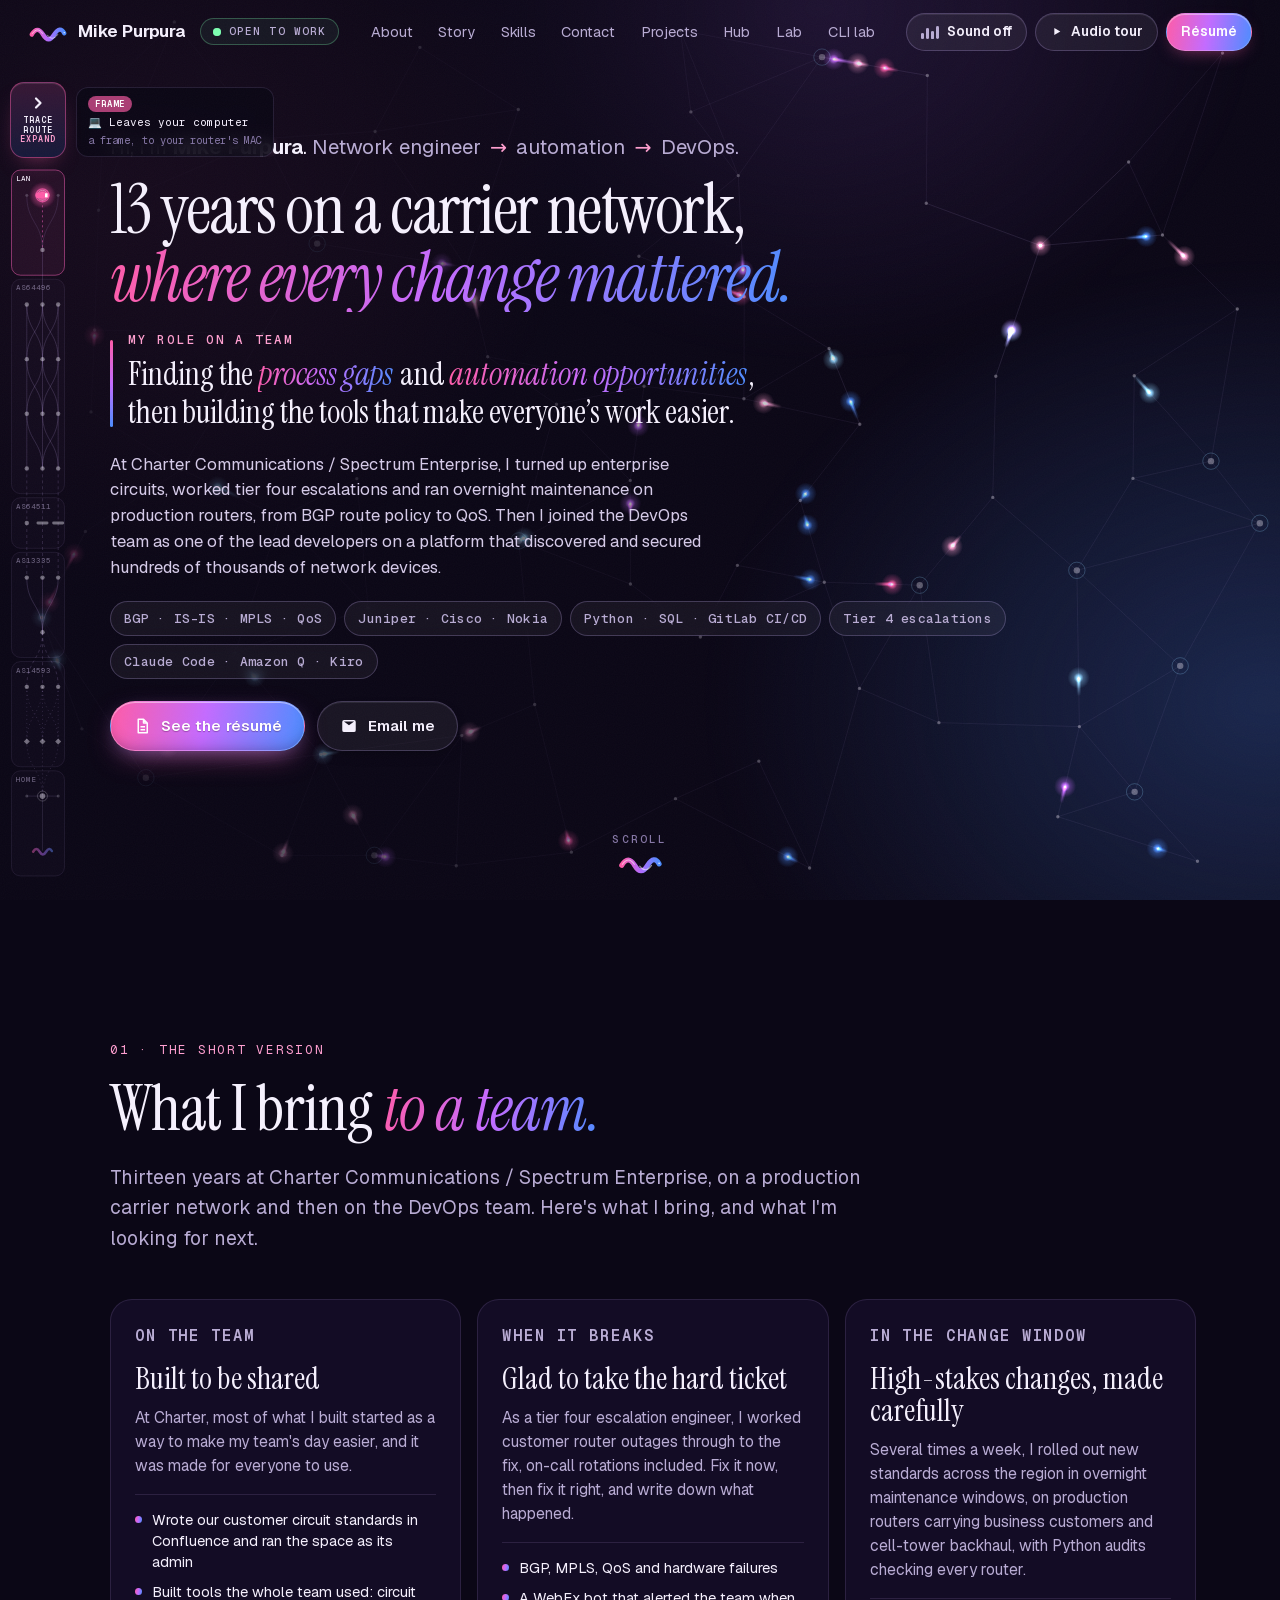
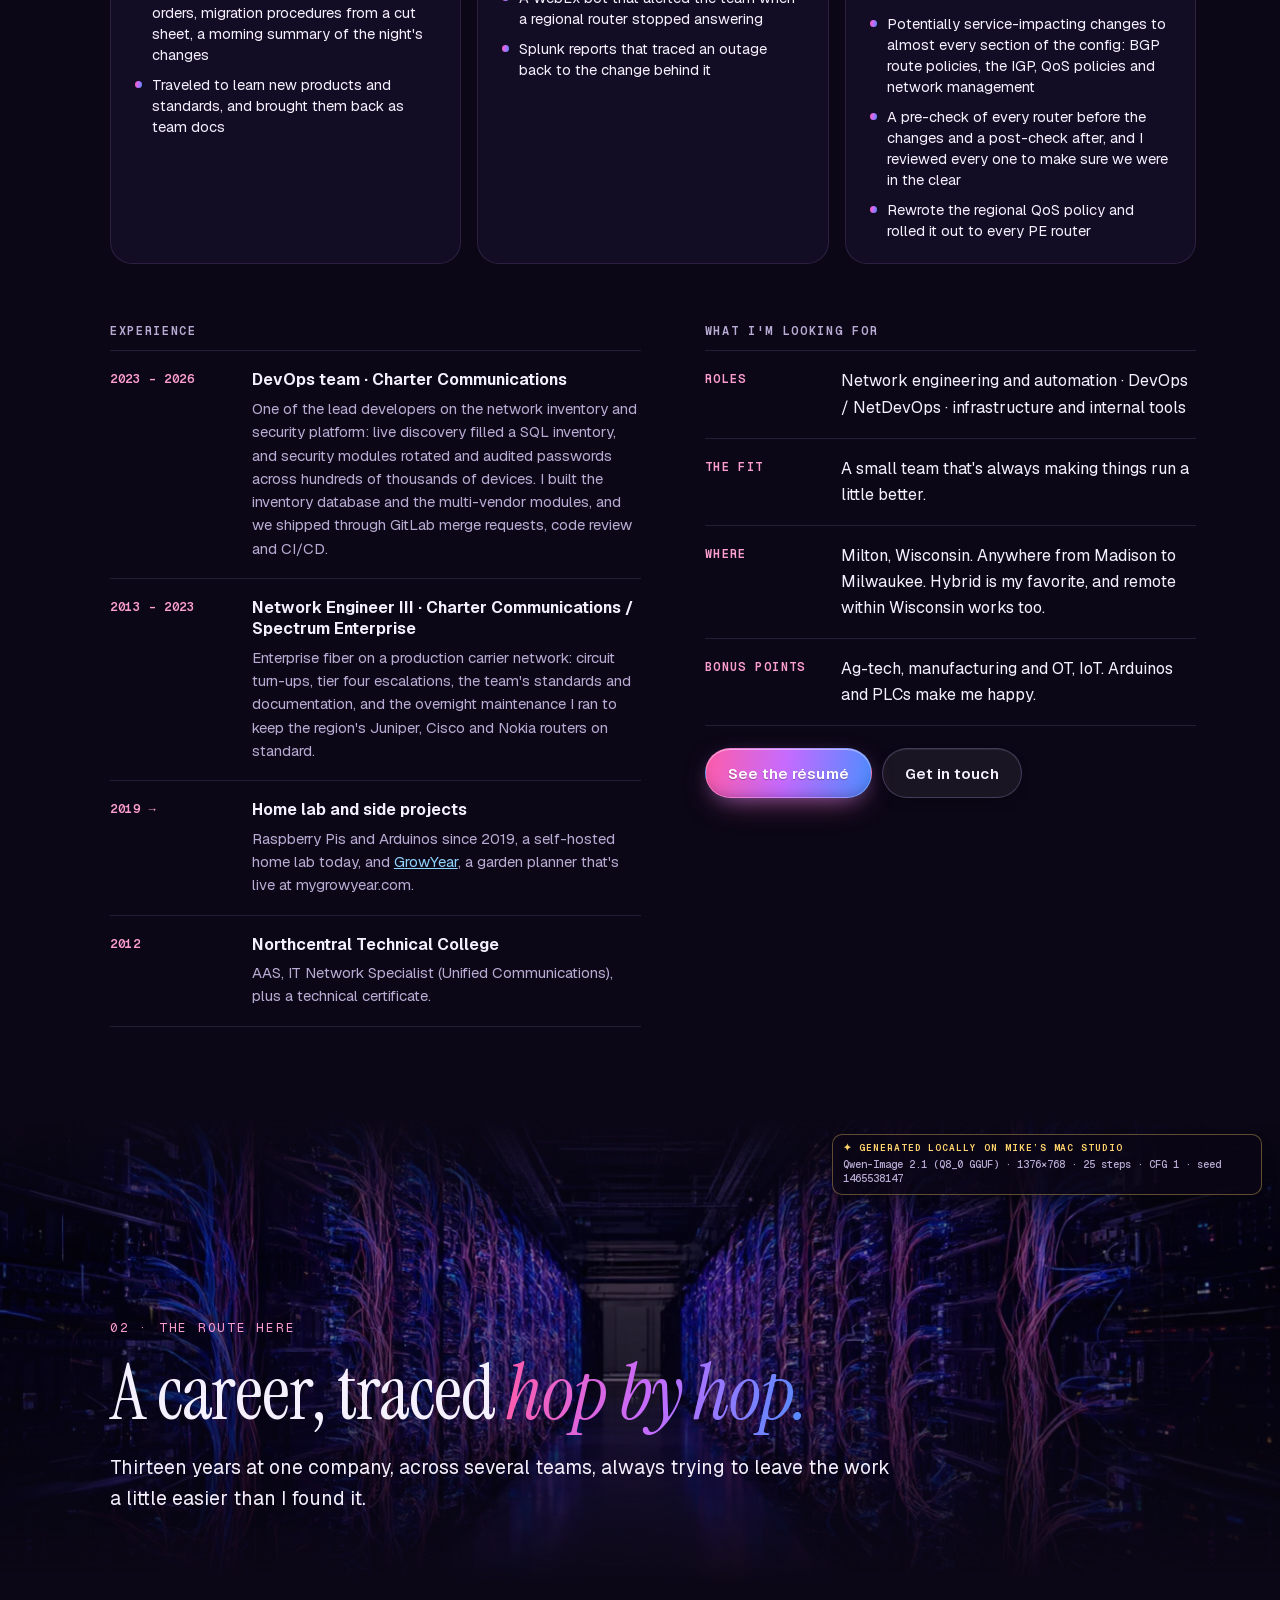
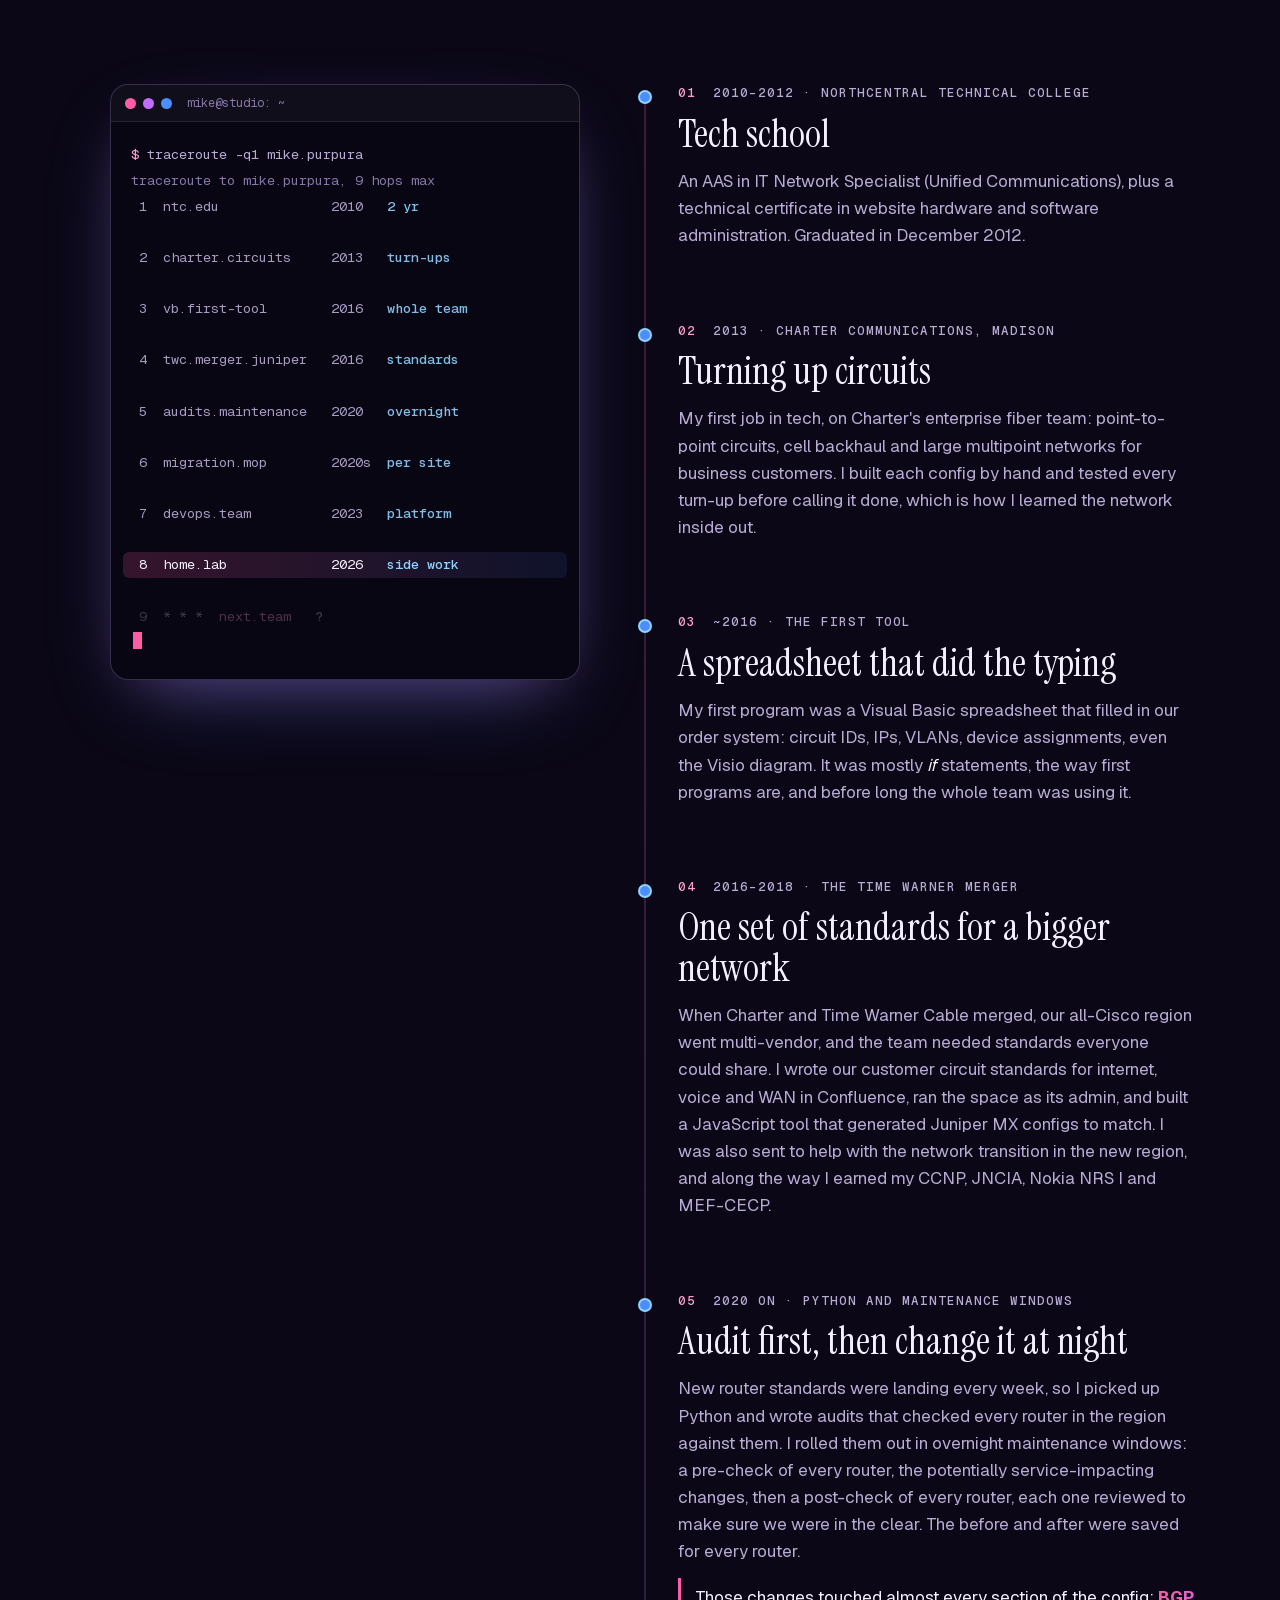
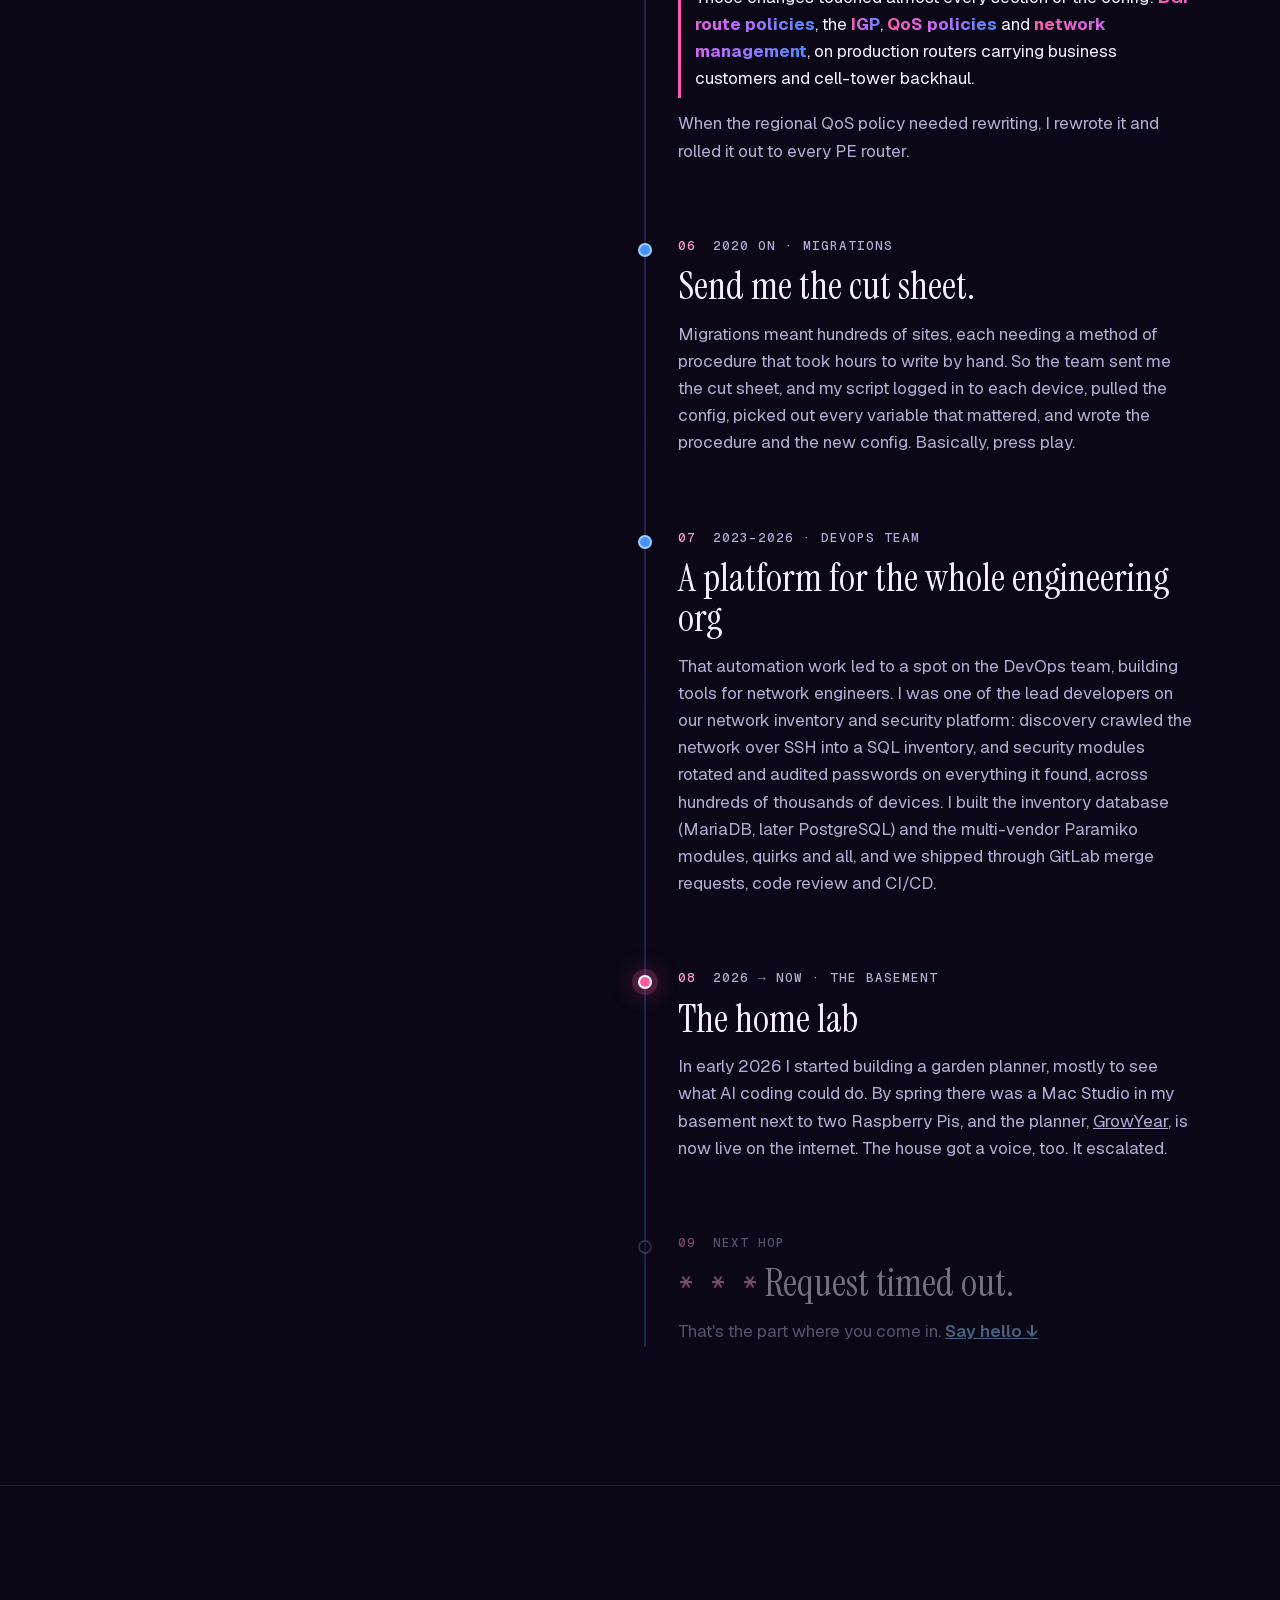
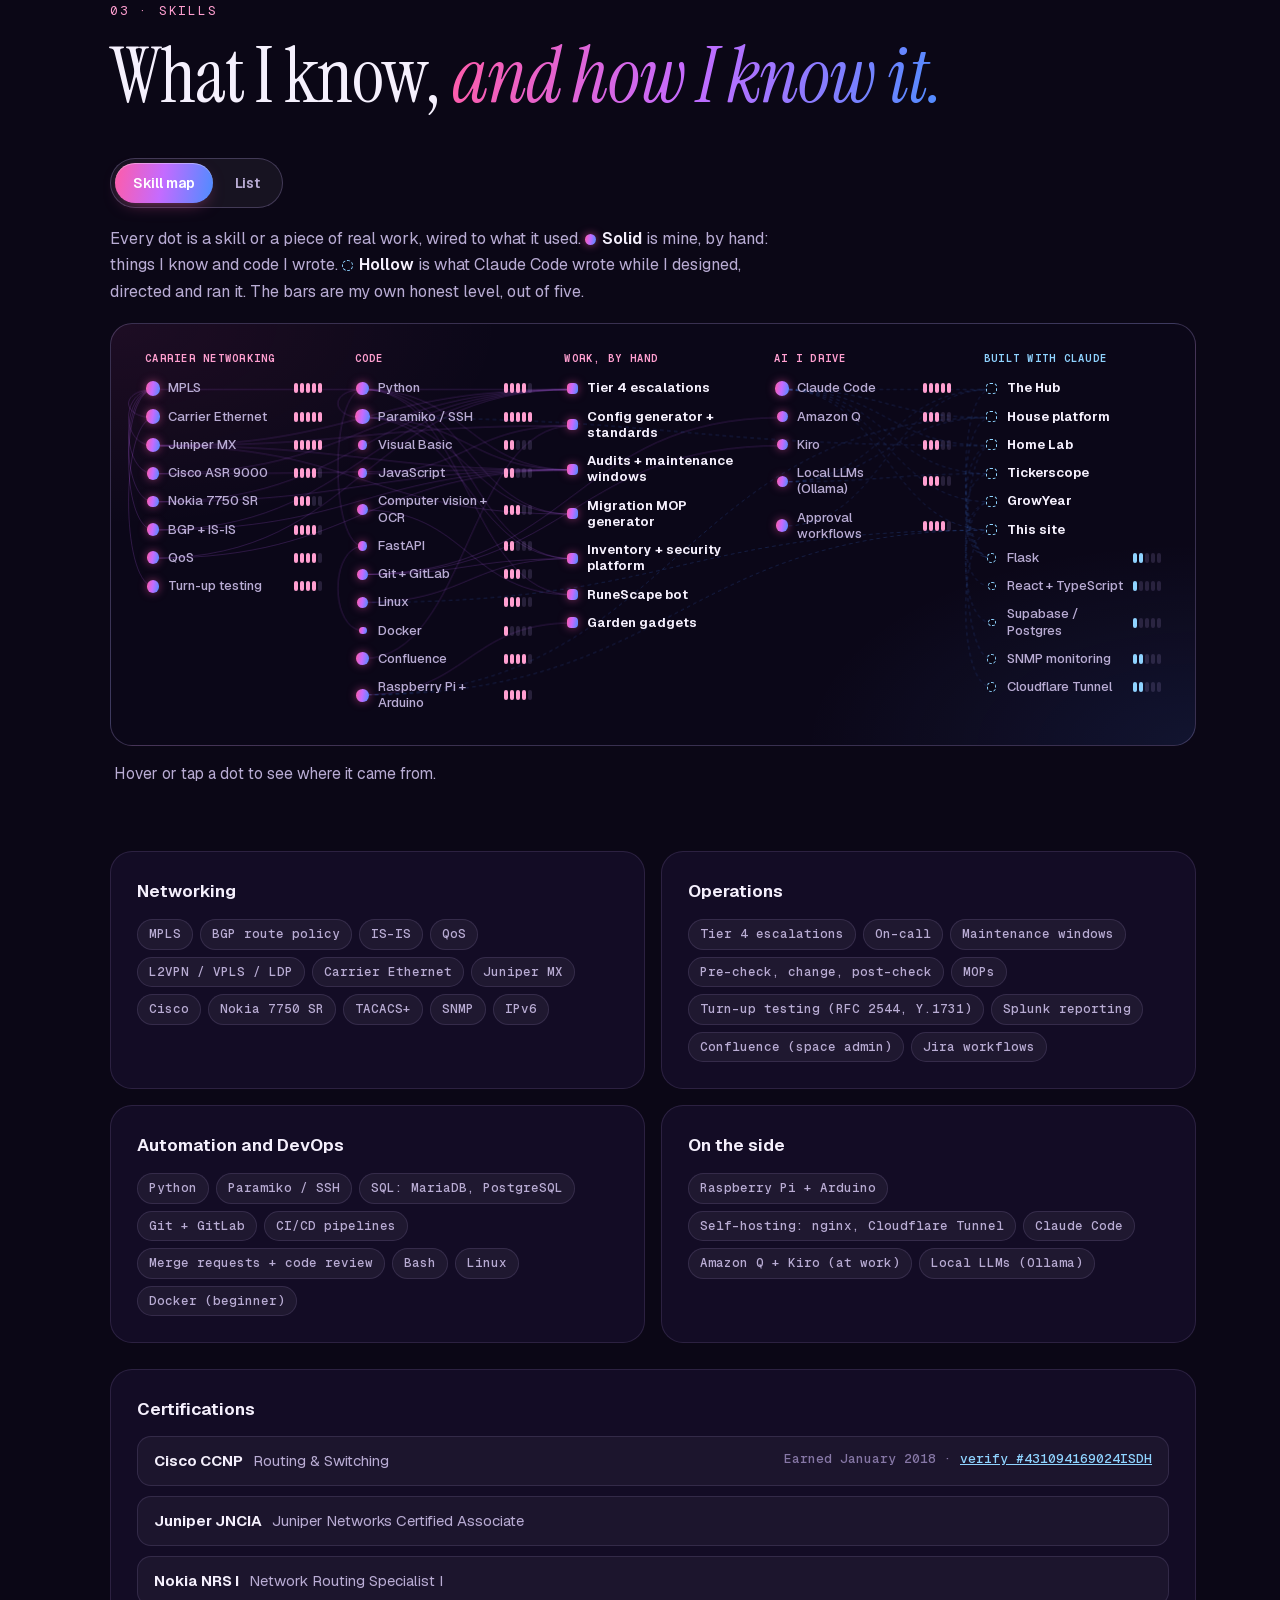
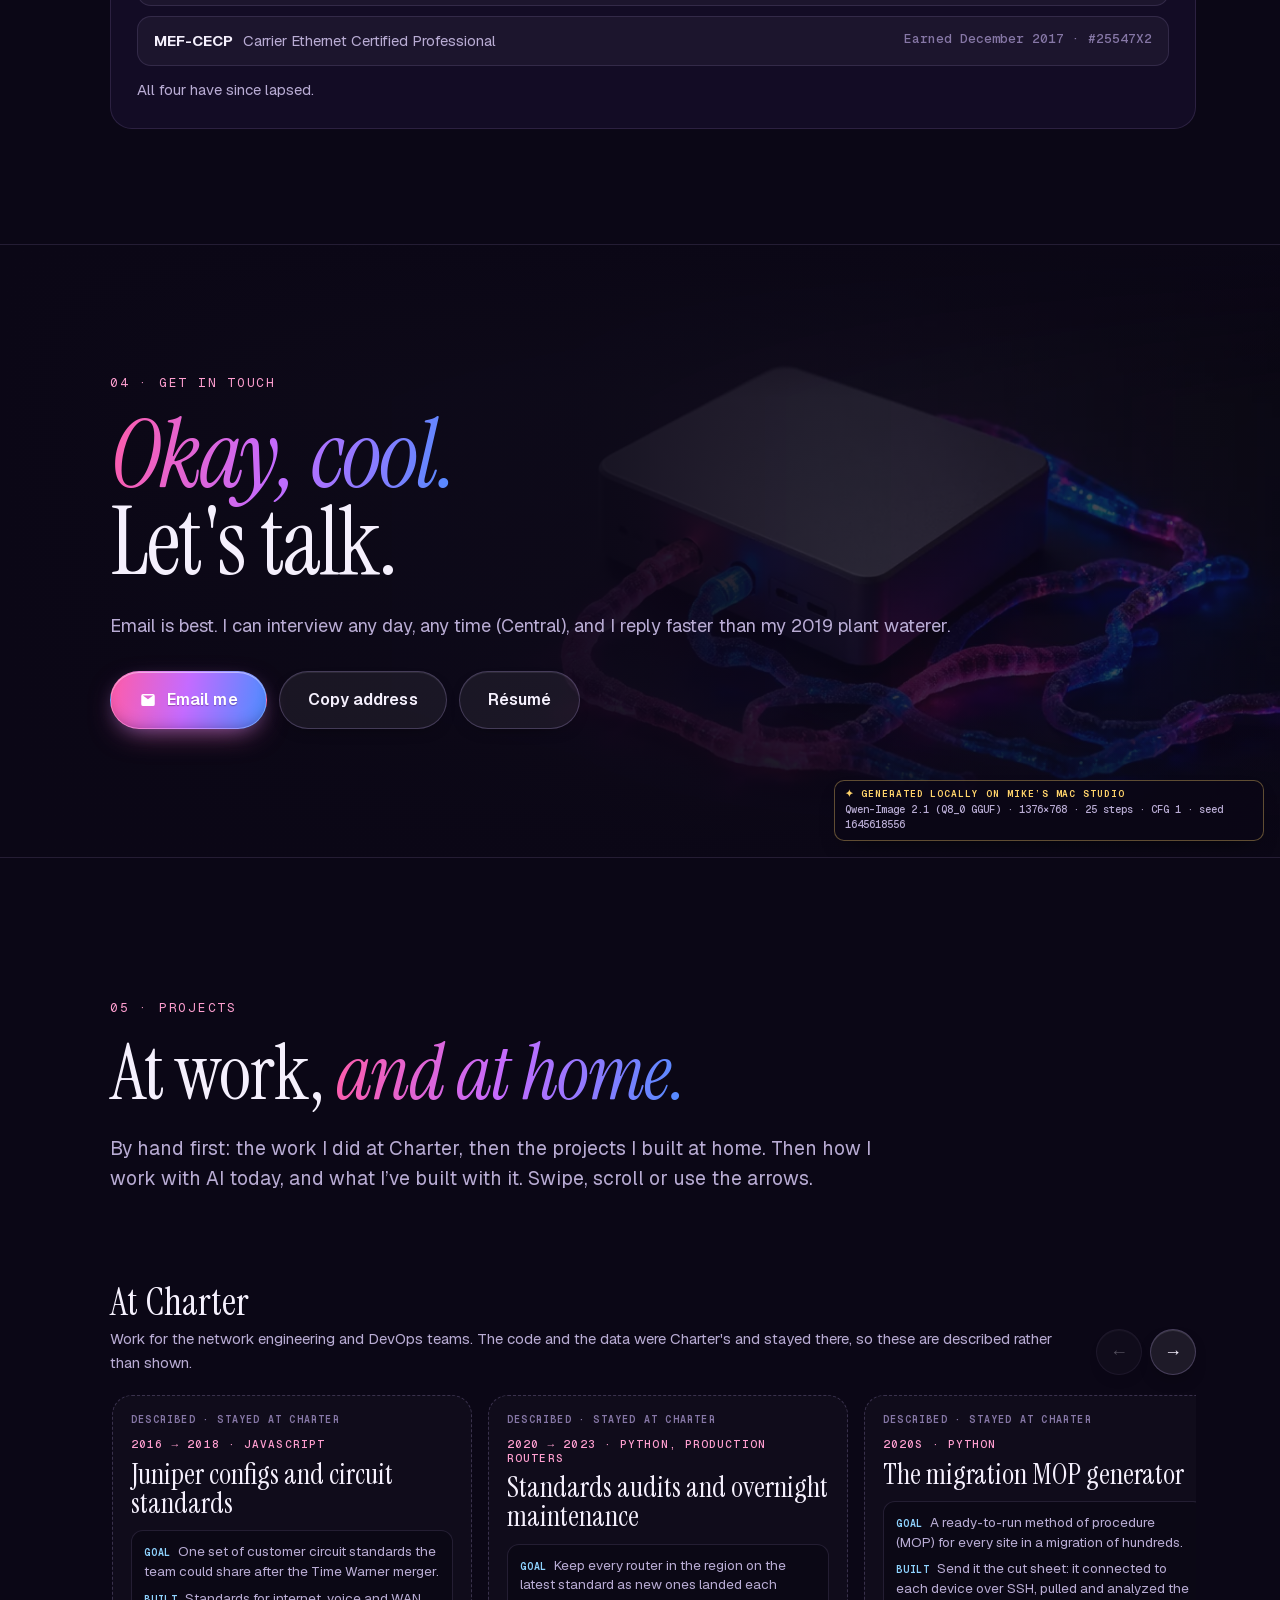
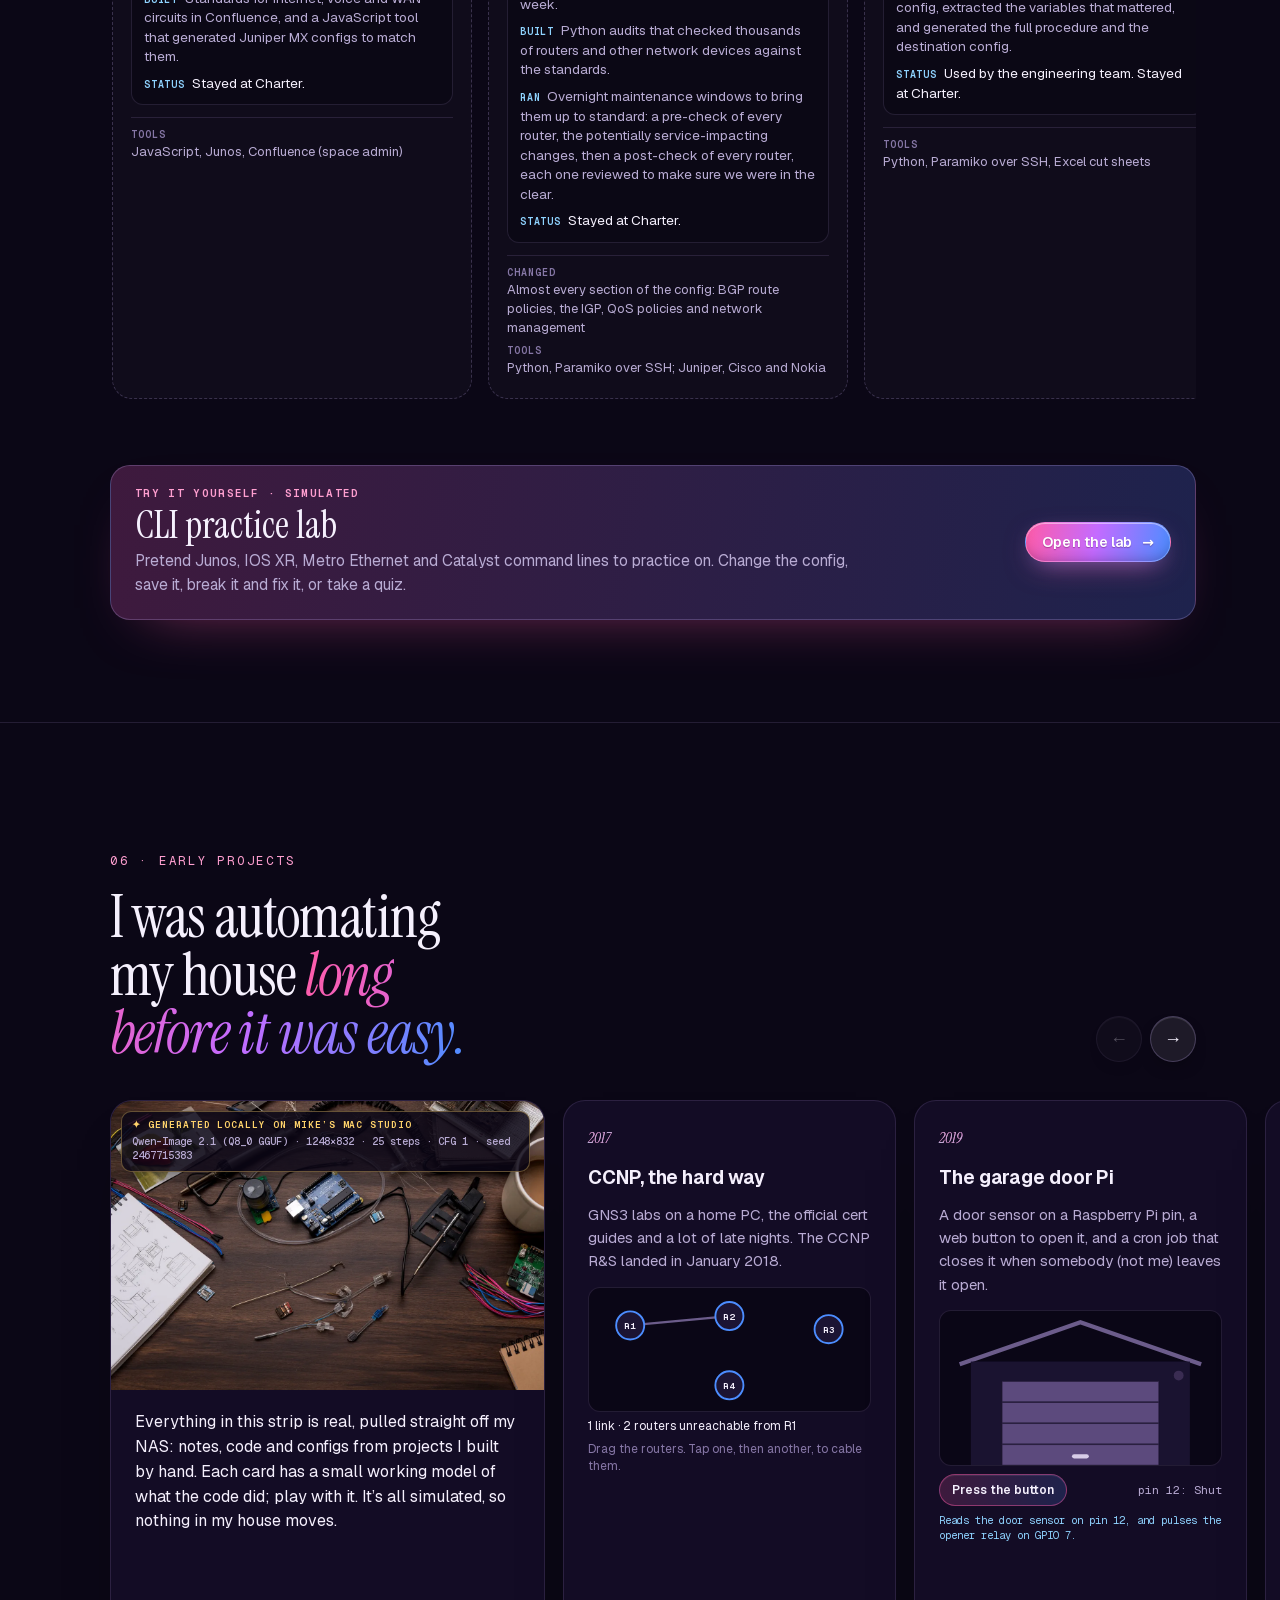
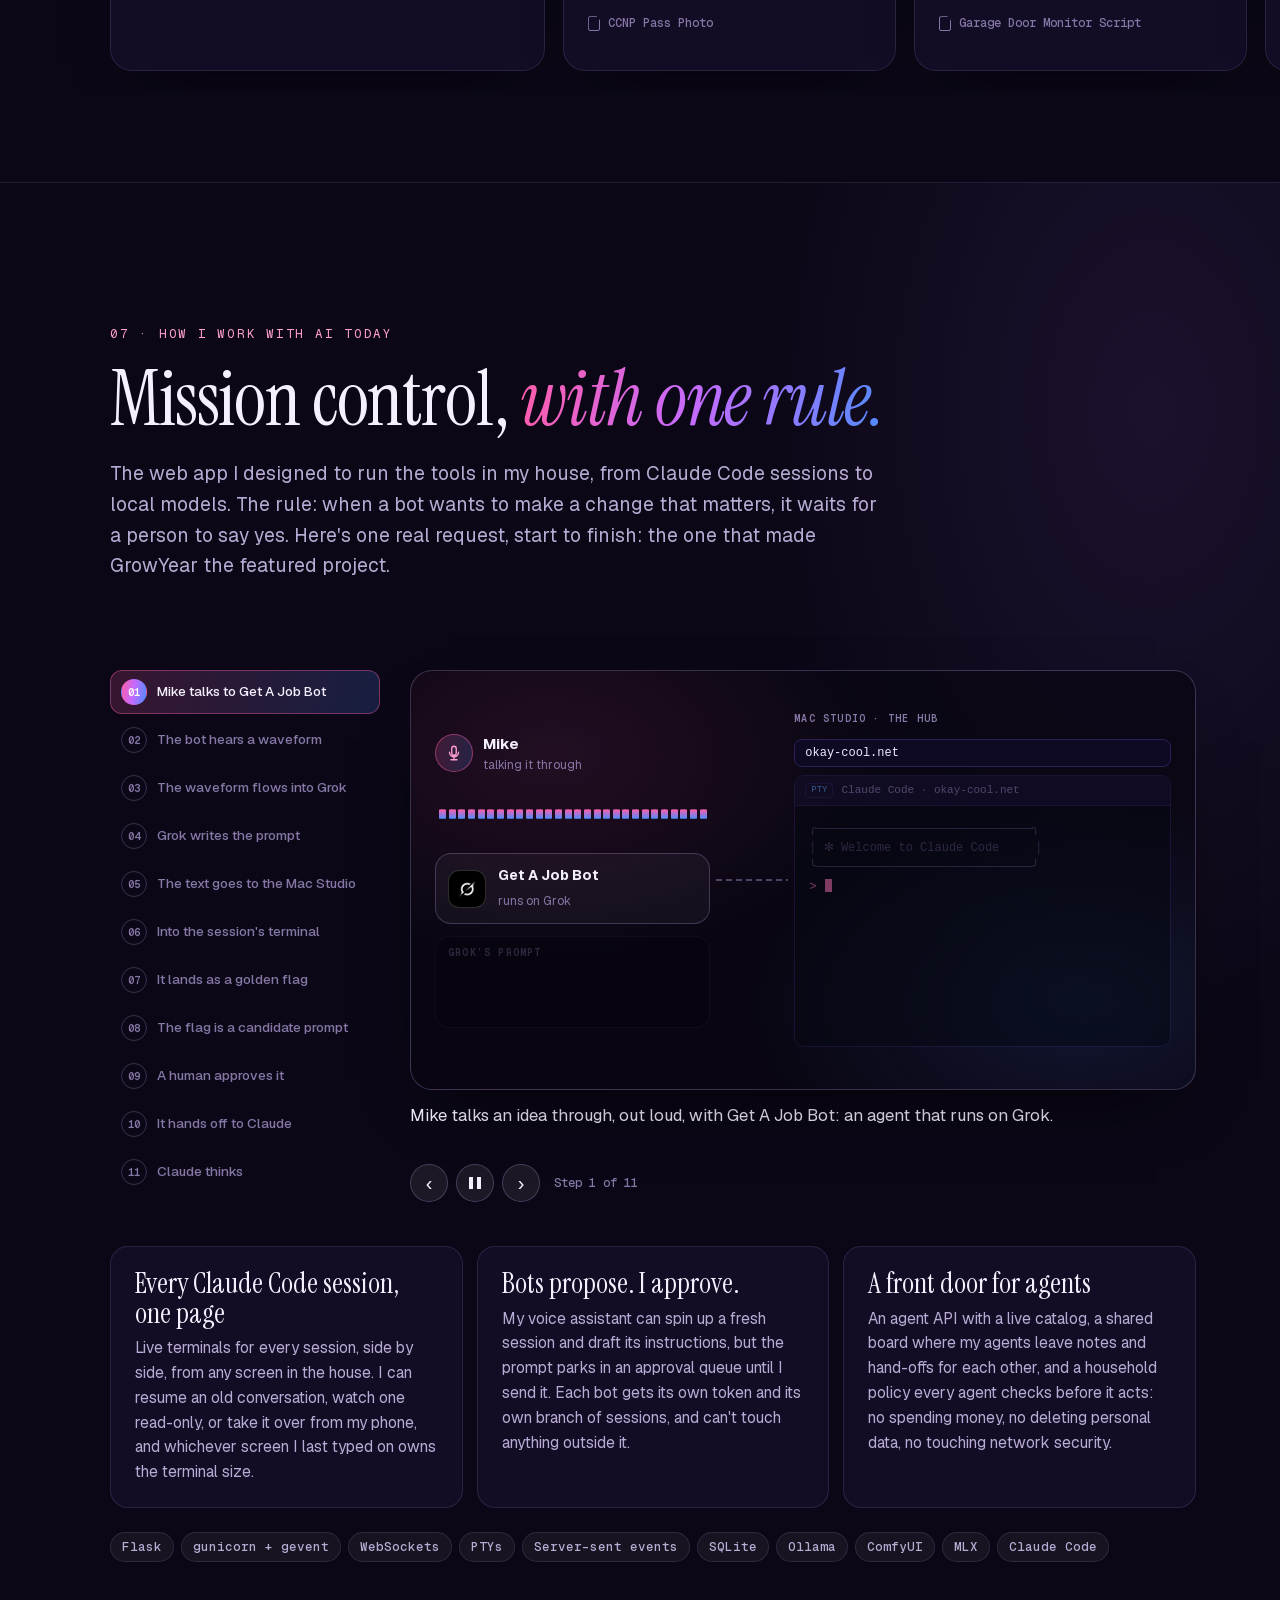
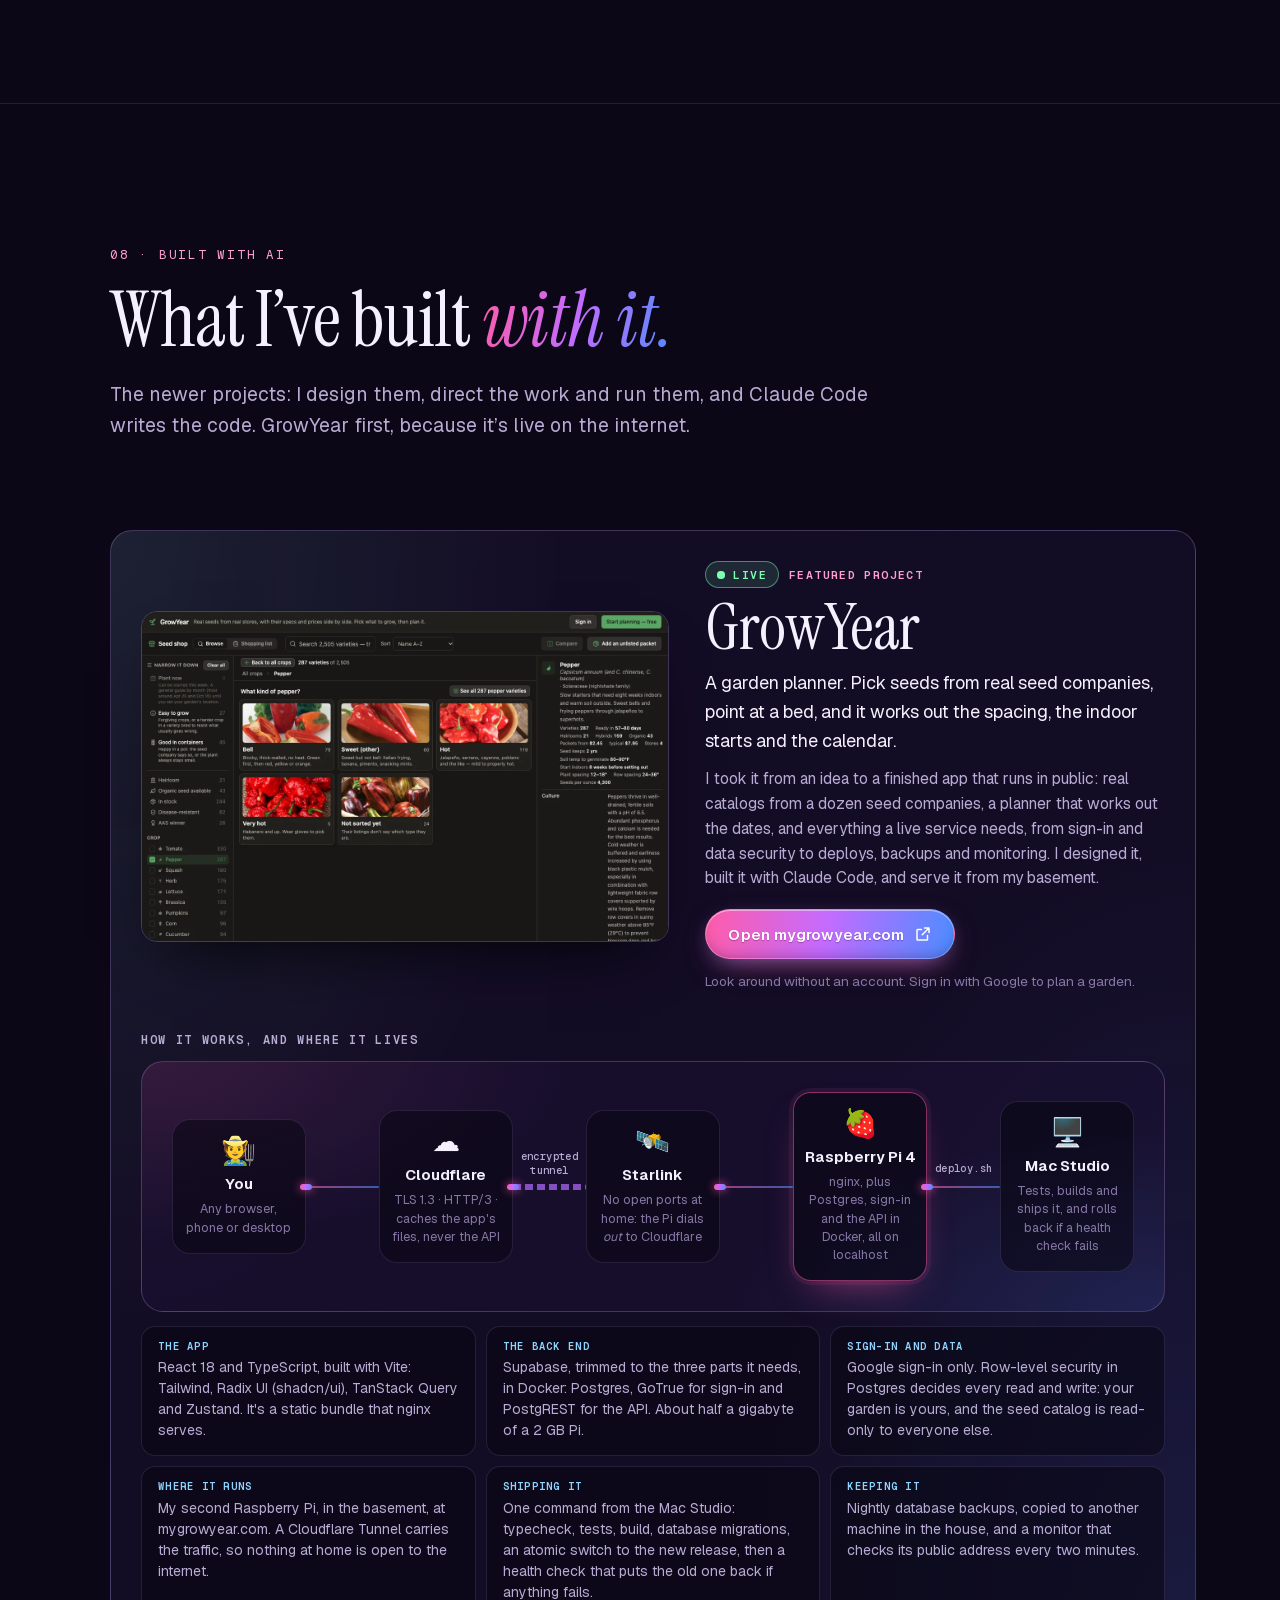
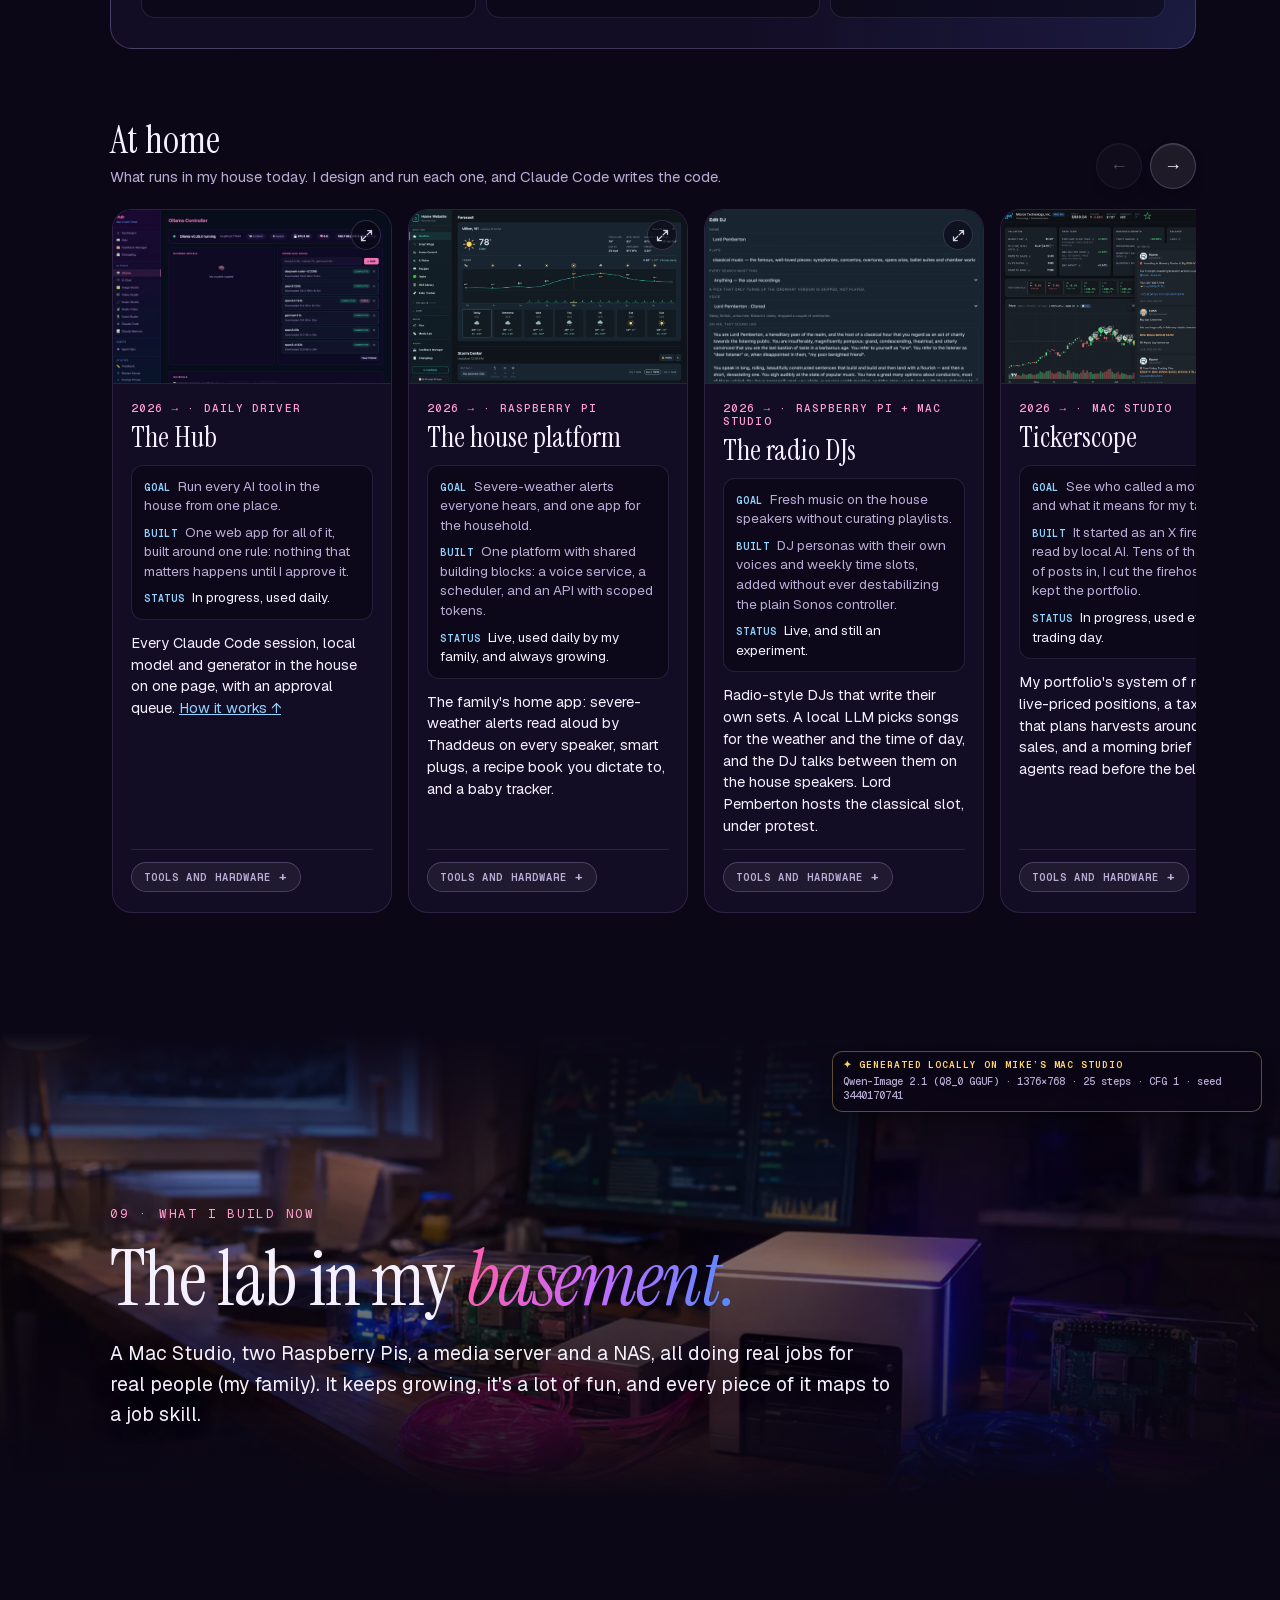
==== commit b0f35c8f: "CLI Practice Lab: four fake CLIs with quiz, scoring, heat meter, save-config /lab/ is a public pract" ====
--- a/index.html
+++ b/index.html
@@ -71,6 +71,7 @@
     <a href="#projects">Projects</a>
     <a href="#hub">Hub</a>
     <a href="#lab">Lab</a>
+    <a href="lab/">CLI lab</a>
   </nav>
   <div class="nav-actions">
     <button class="pill-btn sound-btn" id="sound-btn" type="button" aria-pressed="false" title="Soundtrack (made locally with ACE-Step)">
@@ -87,7 +88,7 @@
   </div>
 </header>
 <div class="mobile-menu" id="mobile-menu" hidden>
-  <a href="#tldr">About</a><a href="#story">Story</a><a href="#skills">Skills</a><a href="resume/">Résumé</a><a href="#contact">Contact</a><a href="#projects">Projects</a><a href="#before">Early projects</a><a href="#hub">Hub</a><a href="#lab">Lab</a><a href="#made">How it's made</a>
+  <a href="#tldr">About</a><a href="#story">Story</a><a href="#skills">Skills</a><a href="resume/">Résumé</a><a href="#contact">Contact</a><a href="#projects">Projects</a><a href="#before">Early projects</a><a href="#hub">Hub</a><a href="#lab">Lab</a><a href="lab/">CLI lab</a><a href="#made">How it's made</a>
 </div>
 
 <!-- the home-hosting story, told as a traceroute of your own request (assets/js/route.js):
@@ -510,6 +511,14 @@
       </div>
     </div>
 
+    <!-- the CLI practice lab (lab/): simulated Junos, IOS XR, ME 3600X and Catalyst command lines -->
+    <a class="lab-callout reveal" href="lab/">
+      <span class="lab-callout-k">Try it yourself · simulated</span>
+      <span class="lab-callout-t">CLI practice lab</span>
+      <span class="lab-callout-d">Pretend Junos, IOS XR, Metro Ethernet and Catalyst command lines to practice on. Change the config, save it, break it and fix it, or take a quiz.</span>
+      <span class="btn btn-gummy btn-small lab-callout-go">Open the lab <i aria-hidden="true">&rarr;</i></span>
+    </a>
+
   </div>
 </section>
 
--- a/assets/css/site.css
+++ b/assets/css/site.css
@@ -1215,3 +1215,21 @@
   .mc *, .mc *::before, .mc *::after { animation: none !important; transition: none !important; }
   .mc.ge2 .mc-wave { transform: none; opacity: .35; }
 }
+
+/* ---------------------------------------------------------------- the CLI practice lab, from Projects (lab/) */
+.lab-callout {
+  display: grid; grid-template-columns: minmax(0, 1fr) auto; align-items: center; gap: 4px 28px;
+  margin-top: clamp(30px, 4vw, 48px); padding: 20px 24px 22px; border-radius: 20px; text-decoration: none; color: var(--ink);
+  background: var(--gummy-soft), var(--glass); border: 1px solid var(--line-2); box-shadow: 0 24px 60px -36px rgba(255, 92, 168, .55);
+  transition: transform .25s var(--ease), border-color .25s;
+}
+.lab-callout:hover { transform: translateY(-2px); border-color: rgba(255, 92, 168, .5); }
+.lab-callout-k { grid-column: 1; font: 600 11px/1.3 var(--font-mono); letter-spacing: .12em; text-transform: uppercase; color: var(--pink-2); }
+.lab-callout-t { grid-column: 1; font: 400 clamp(1.8rem, 3vw, 2.4rem)/1.05 var(--font-display); }
+.lab-callout-d { grid-column: 1; max-width: 72ch; color: var(--ink-dim); font-size: 15.5px; line-height: 1.55; }
+.lab-callout-go { grid-column: 2; grid-row: 1 / span 3; }
+.lab-callout-go i { font-style: normal; }
+@media (max-width: 640px) {
+  .lab-callout { grid-template-columns: minmax(0, 1fr); padding: 18px 18px 20px; }
+  .lab-callout-go { grid-column: 1; grid-row: auto; justify-self: start; margin-top: 10px; }
+}
--- a/assets/css/sidebar.css
+++ b/assets/css/sidebar.css
@@ -13,15 +13,18 @@
 .route-body { position: relative; inset: auto; flex: 1; min-height: 0; }
 .route-canvas { inset: 0 auto 0 0; width: 52px; }
 .route-hops { display: block; position: absolute; left: 56px; right: 0; top: 0; bottom: 0; margin: 0; padding: 0; list-style: none; }
-.route-hops li { position: absolute; left: 0; right: 0; transform: translateY(-50%); display: grid; grid-template-columns: 1.3em minmax(0, 1fr); column-gap: 5px; padding: 3px 6px; border-radius: 8px; cursor: pointer; transition: opacity .35s, background-color .35s; }
+.route-hops li { position: absolute; left: 0; right: 0; transform: translateY(-10.5px); display: grid; grid-template-columns: 1.3em minmax(0, 1fr); column-gap: 5px; padding: 3px 6px; border-radius: 8px; cursor: pointer; transition: opacity .35s, background-color .35s; }
 .route-hops li:hover { background: rgba(205, 180, 255, .07); }
-.rh-ico { grid-row: span 2; align-self: center; font-size: 13px; line-height: 1; }
+.rh-ico { grid-row: 1; align-self: center; font-size: 13px; line-height: 1; }
 .rh-name { display: flex; align-items: center; gap: 5px; min-width: 0; font: 600 11.5px/1.3 var(--font-sans); color: var(--ink-dim); white-space: nowrap; overflow: hidden; text-overflow: ellipsis; }
 .rh-sim { font-style: normal; font: 600 8px/1 var(--font-mono); letter-spacing: .08em; text-transform: uppercase; color: var(--ink-faint); border: 1px solid var(--line-2); border-radius: 4px; padding: 2px 3px; flex: none; }
 /* a hop's message is too long for one line, so it shows in full, wrapped, for the hop you're on
-   (and the one under the pointer) instead of cut off with an ellipsis on every row */
-.rh-msg { display: none; font: 400 9.5px/1.35 var(--font-mono); color: var(--ink-faint); }
-.route-hops li.is-here, .route-hops li:hover { z-index: 1; }
+   (and the one under the pointer) instead of cut off with an ellipsis on every row. Each row is pinned
+   by its name line (the translateY above is half of it, plus the padding), so the message opens
+   downward, over the hops still ahead, and the name never moves off its router */
+.rh-msg { display: none; grid-column: 2; font: 400 9.5px/1.35 var(--font-mono); color: var(--ink-faint); }
+.route-hops li.is-here { z-index: 1; }
+.route-hops li:hover { z-index: 2; }
 .route-hops li.is-here .rh-msg, .route-hops li:hover .rh-msg { display: block; }
 .route-hops li.is-here { background: #24163e; box-shadow: inset 2px 0 0 var(--pink), 0 8px 20px -10px rgba(0, 0, 0, .9); }
 .route-hops li:hover:not(.is-here) { background: #1a1230; }
@@ -30,8 +33,11 @@
 /* a traceroute hasn't heard from the hops ahead yet */
 .route-hops li.is-next { opacity: .32; }
 .route-hops li.is-next .rh-ico, .route-hops li.is-next .rh-name, .route-hops li.is-next .rh-msg { visibility: hidden; }
-.route-hops li.is-next::after { content: "* * *"; position: absolute; left: 6px; top: 50%; transform: translateY(-50%); font: 500 10px/1 var(--font-mono); color: var(--ink-faint); letter-spacing: .1em; }
-.route-story { display: block; min-height: 6.2em; margin: 8px 0 0 6px; padding: 10px 4px 0 4px; border-top: 1px solid var(--line); font: 400 12.5px/1.45 var(--font-sans); color: var(--ink); text-wrap: pretty; }
+.route-hops li.is-next::after { content: "* * *"; position: absolute; left: 6px; top: 10.5px; transform: translateY(-50%); font: 500 10px/1 var(--font-mono); color: var(--ink-faint); letter-spacing: .1em; }
+.route-story { display: grid; margin: 8px 0 0 6px; padding: 10px 4px 0 4px; border-top: 1px solid var(--line); font: 400 12.5px/1.45 var(--font-sans); color: var(--ink); text-wrap: pretty; }
+/* every hop's story is stacked in one cell (route.js) and only the current one shows */
+.route-story > span { grid-area: 1 / 1; visibility: hidden; }
+.route-story > .is-here { visibility: visible; }
 .route-foot { display: block; margin: 8px 0 0 10px; font: 500 10.5px/1.35 var(--font-mono); color: var(--ink-faint); text-decoration: none; }
 .route-foot i { font-style: normal; border: 1px solid var(--line-2); border-radius: 4px; padding: 1px 3px; font-size: 8.5px; text-transform: uppercase; }
 .route-foot:hover { color: var(--ink); }
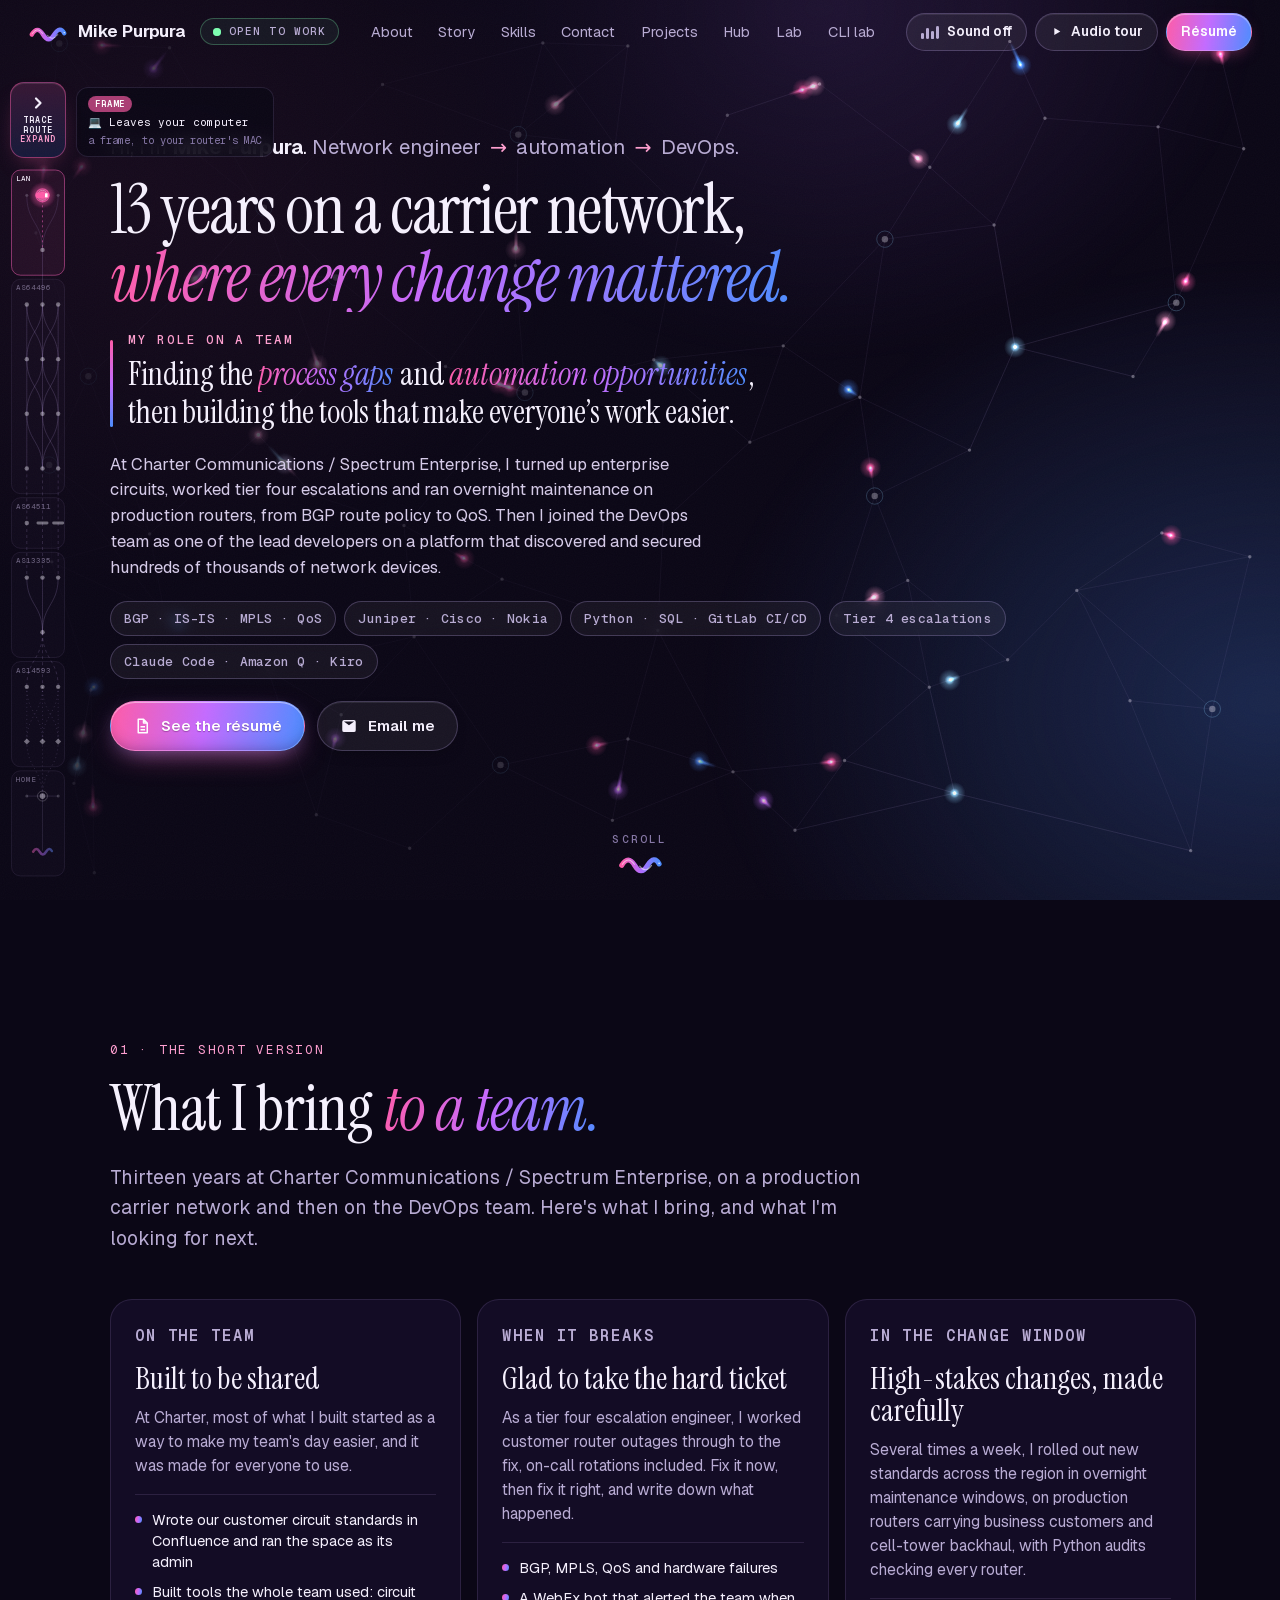
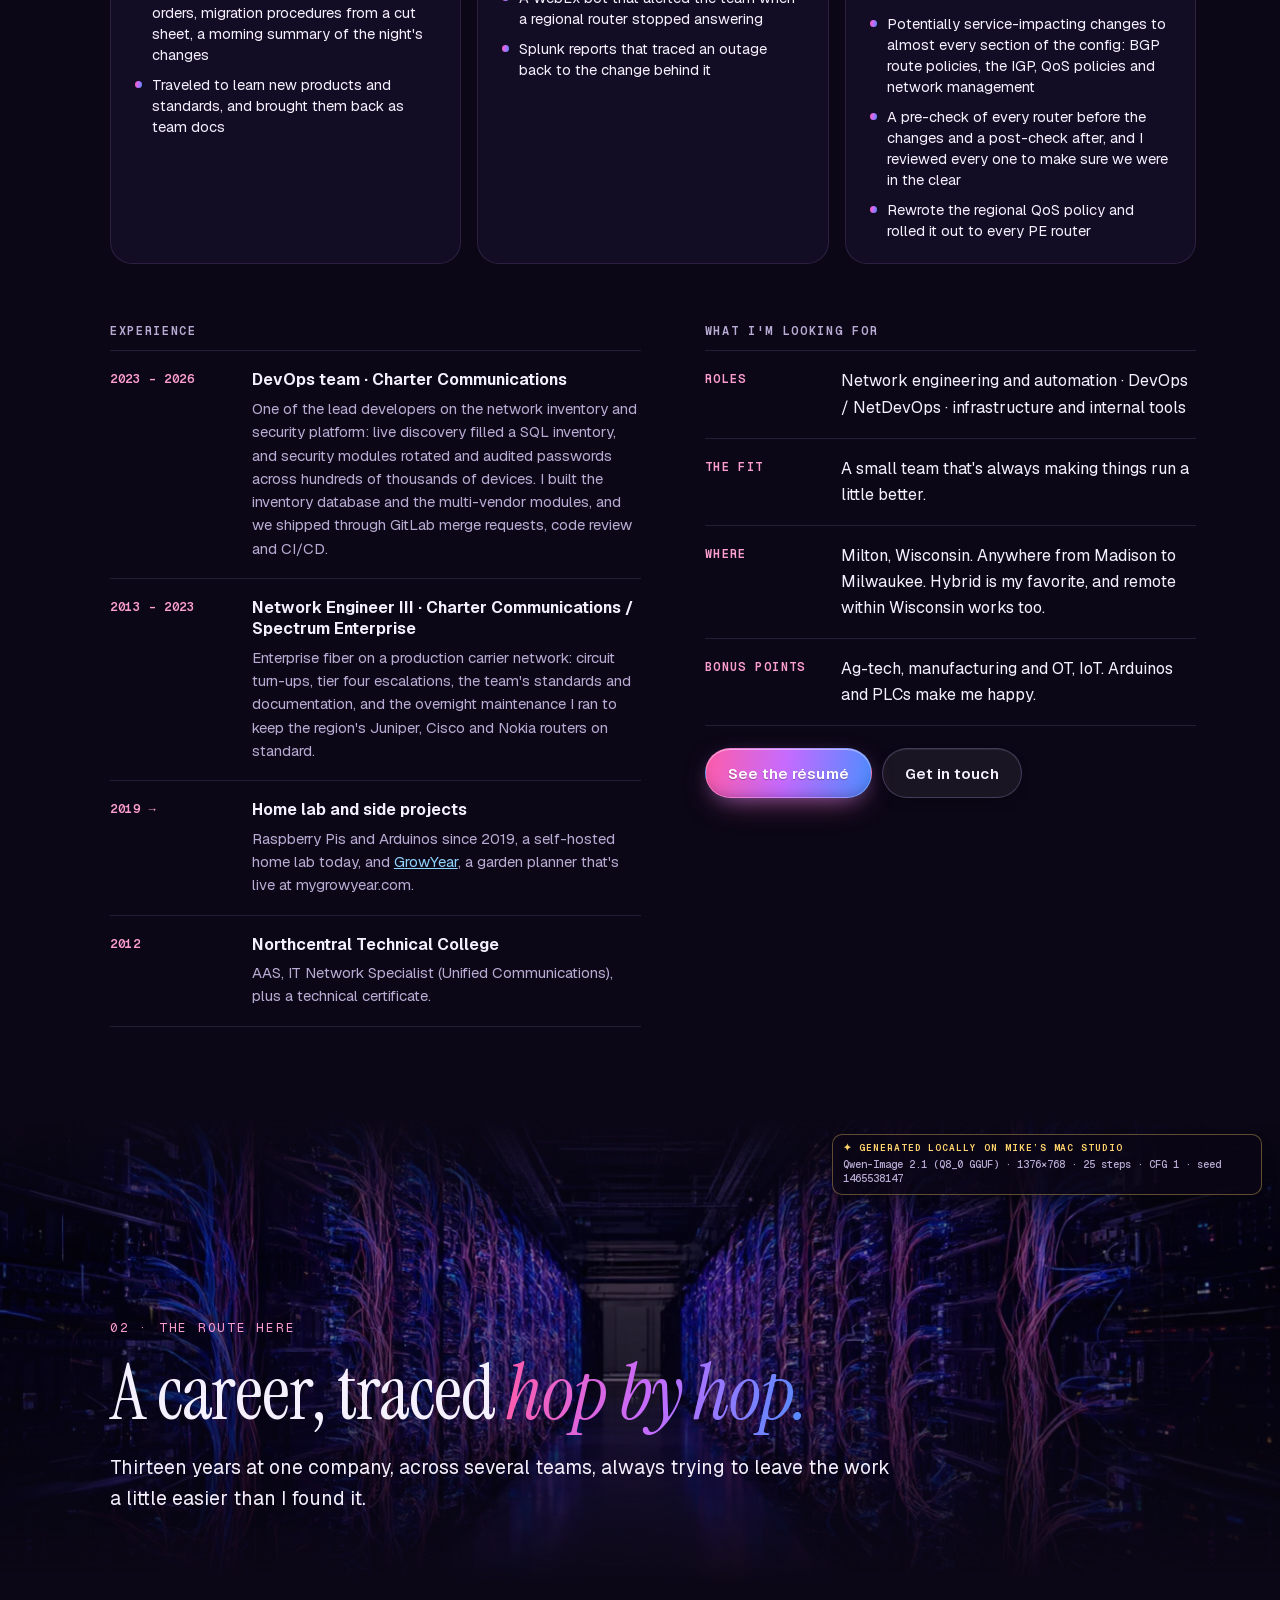
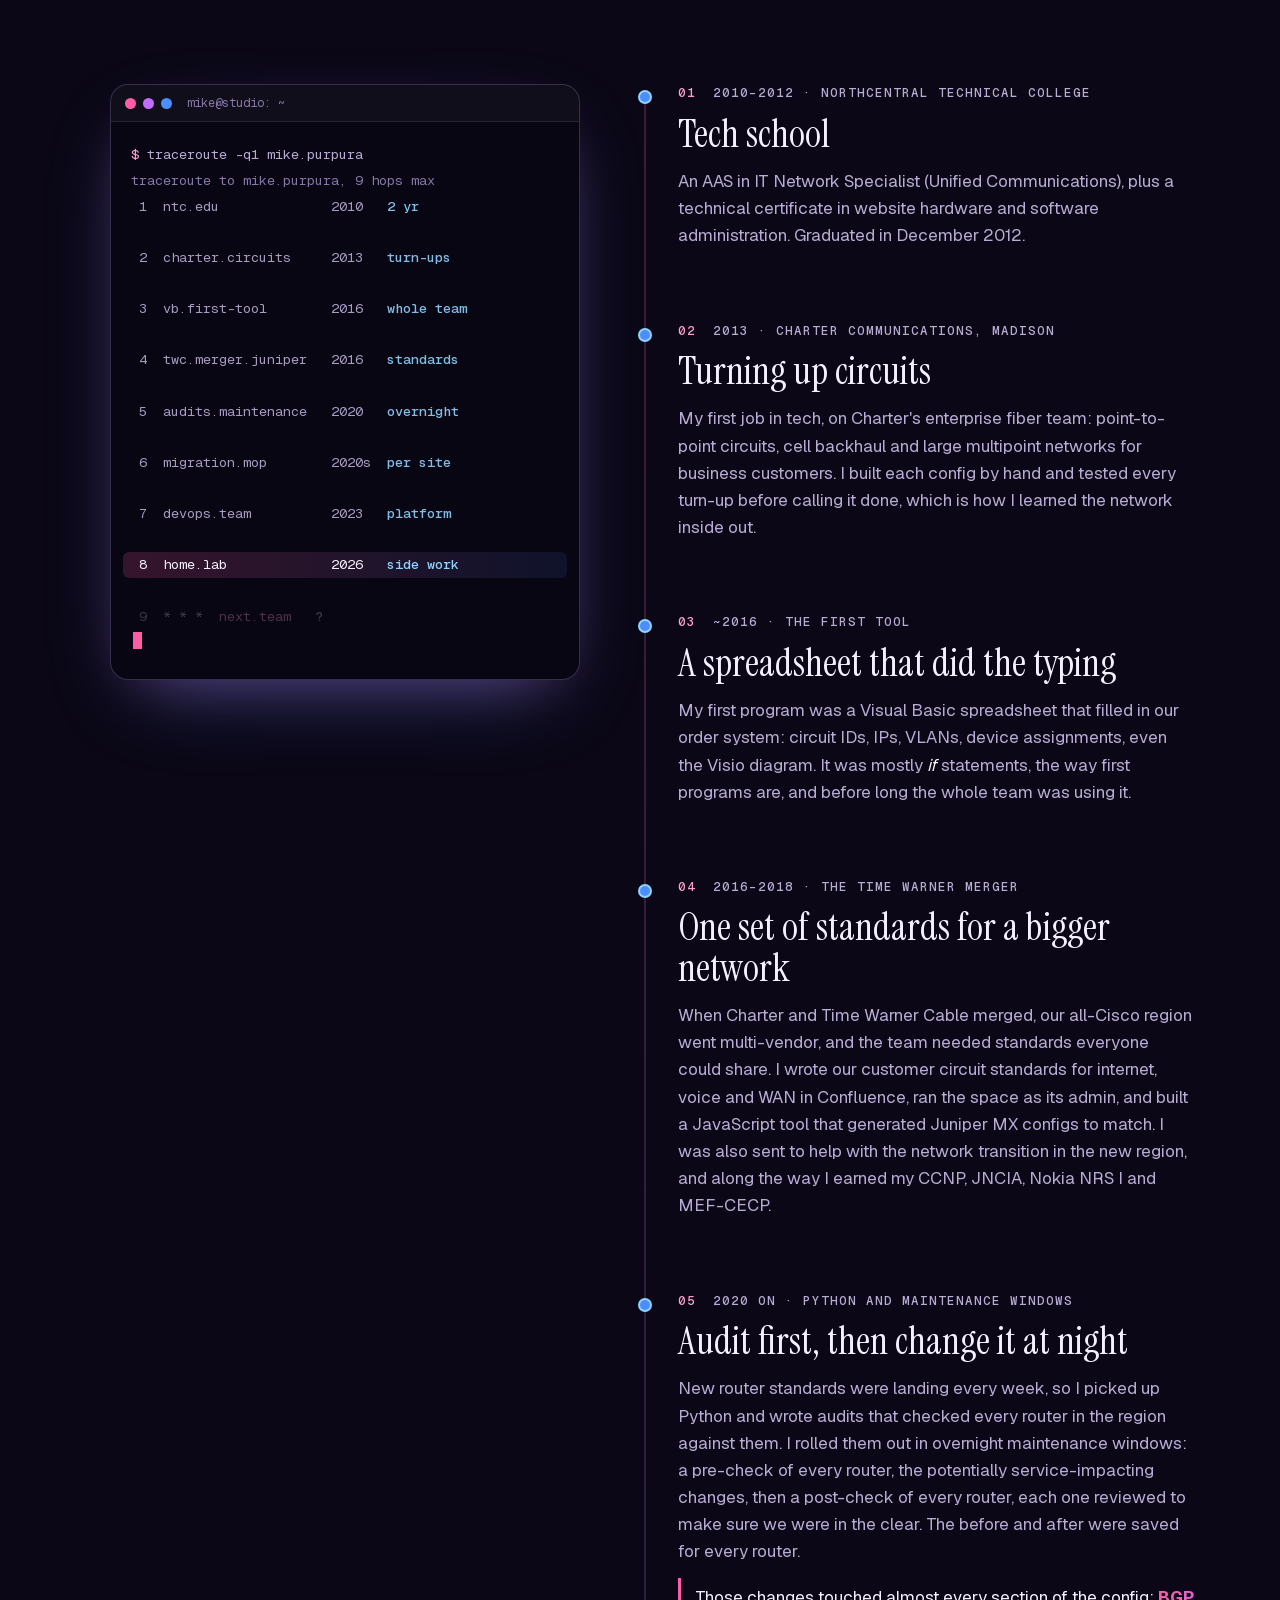
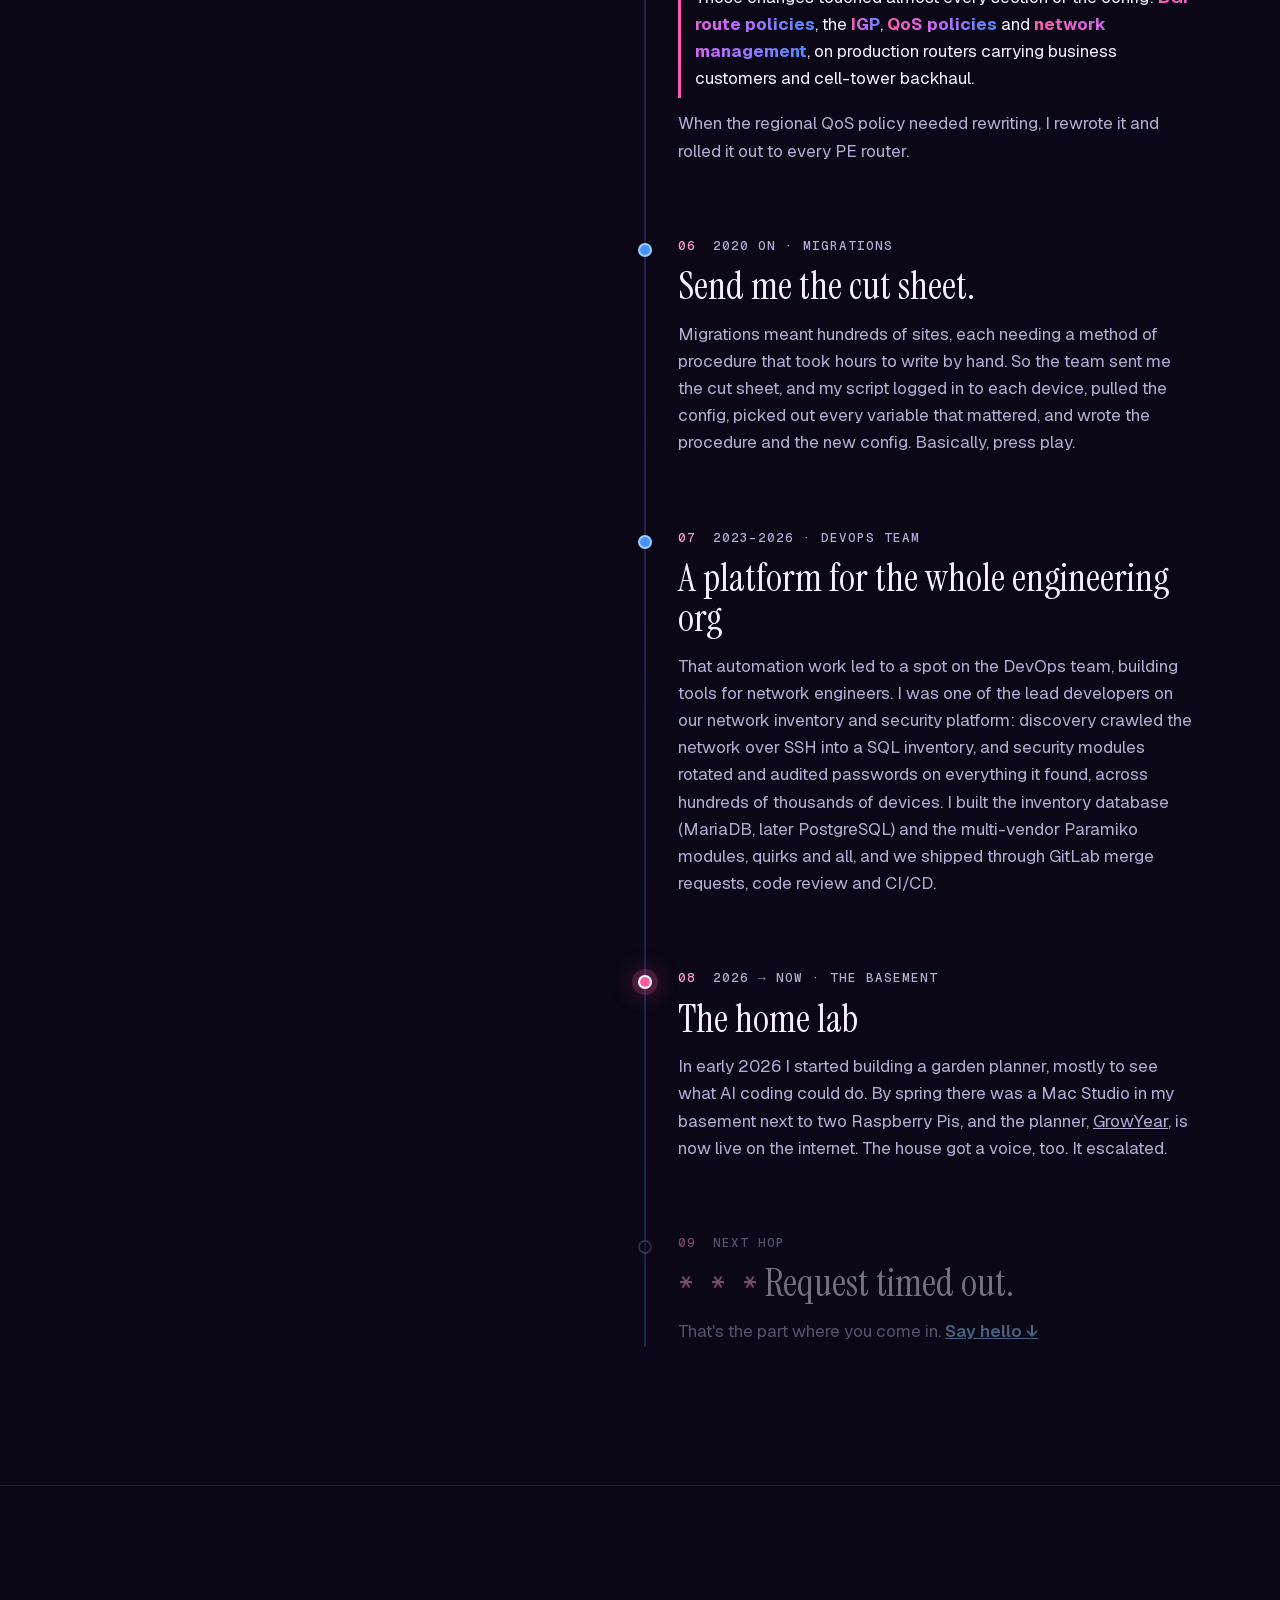
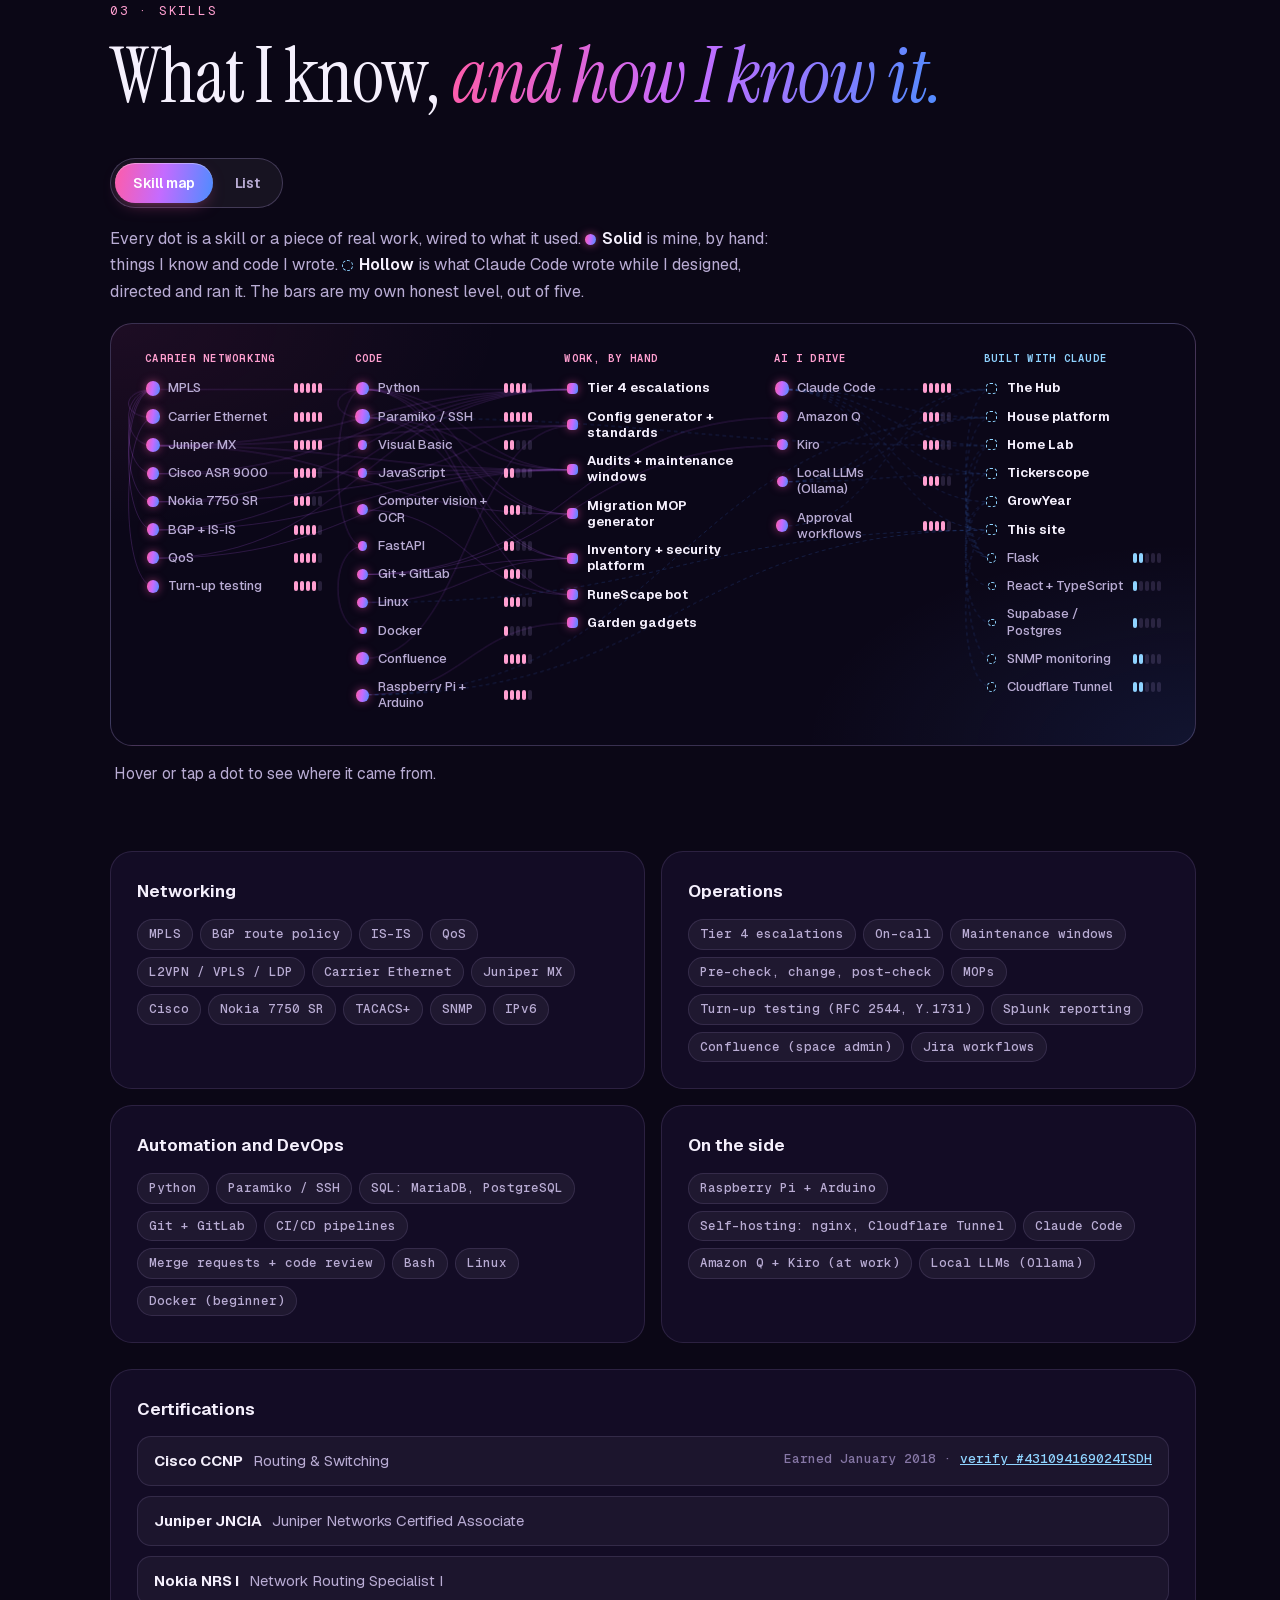
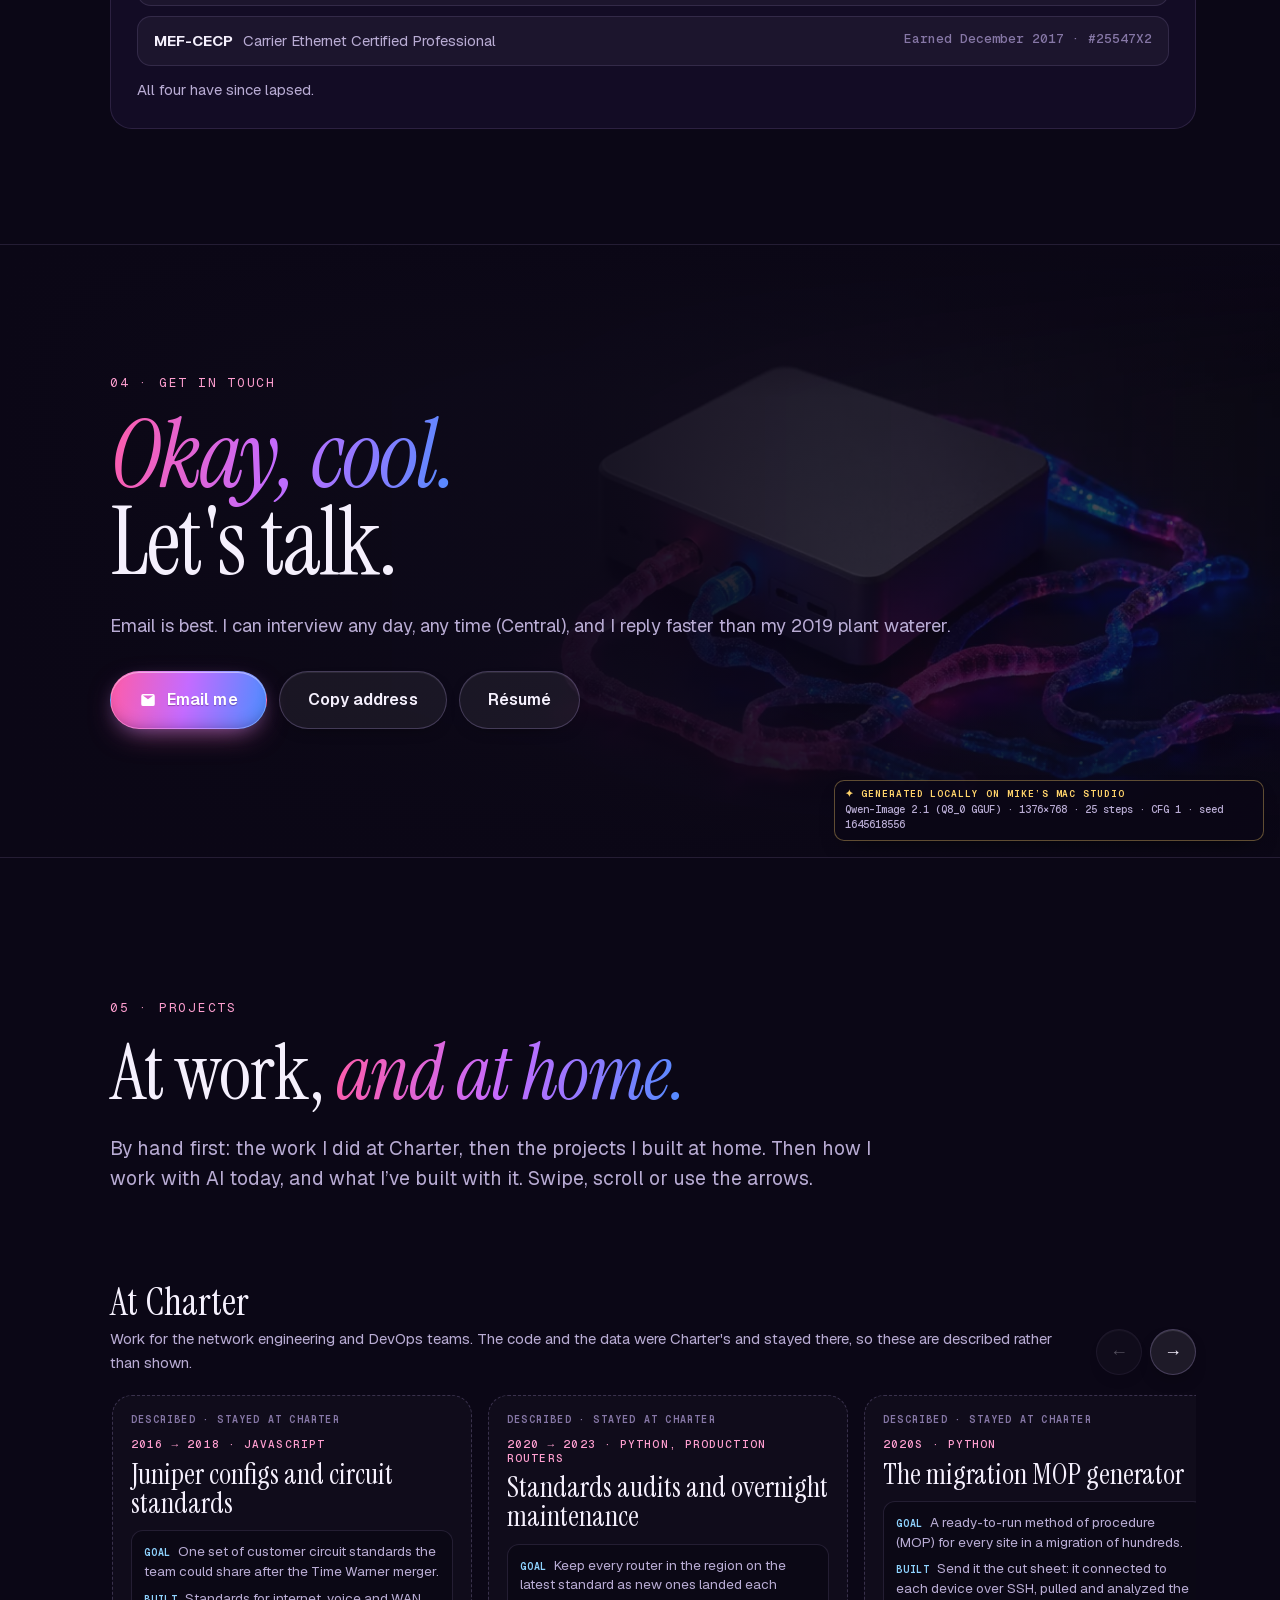
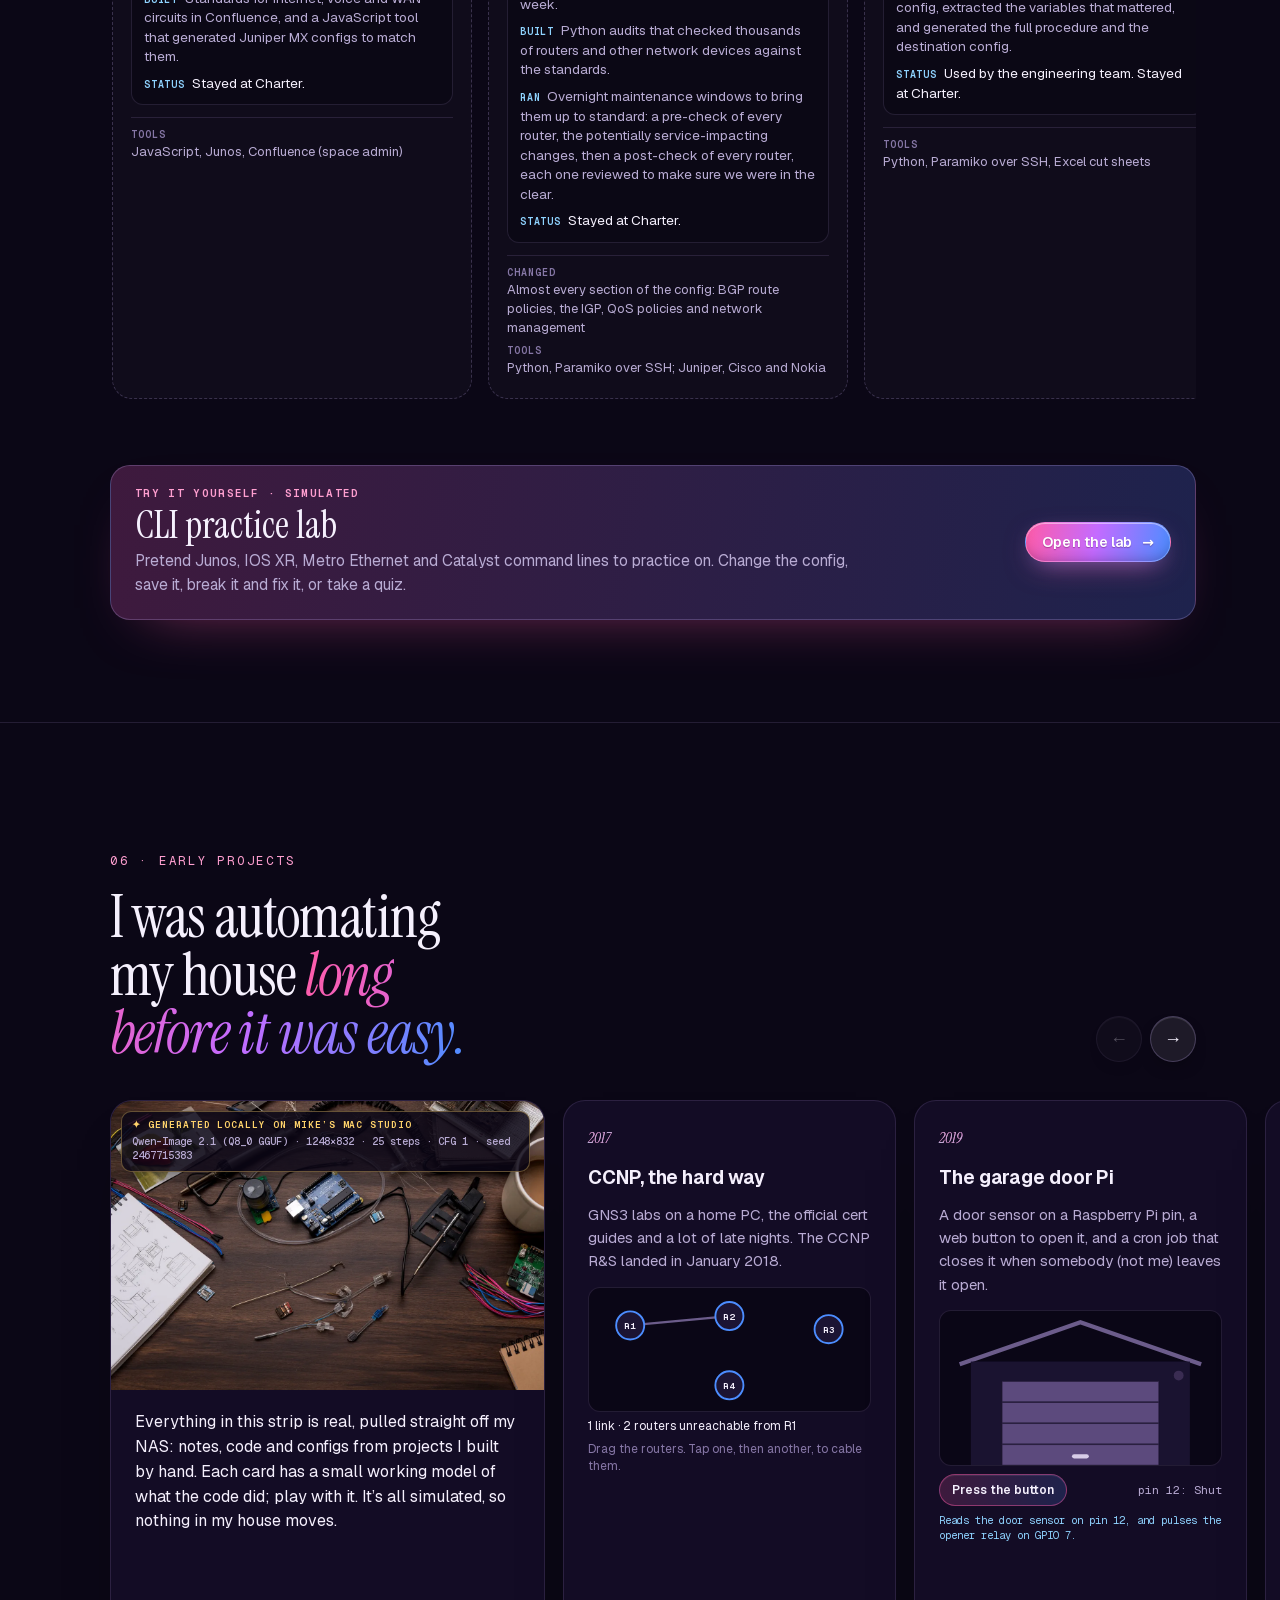
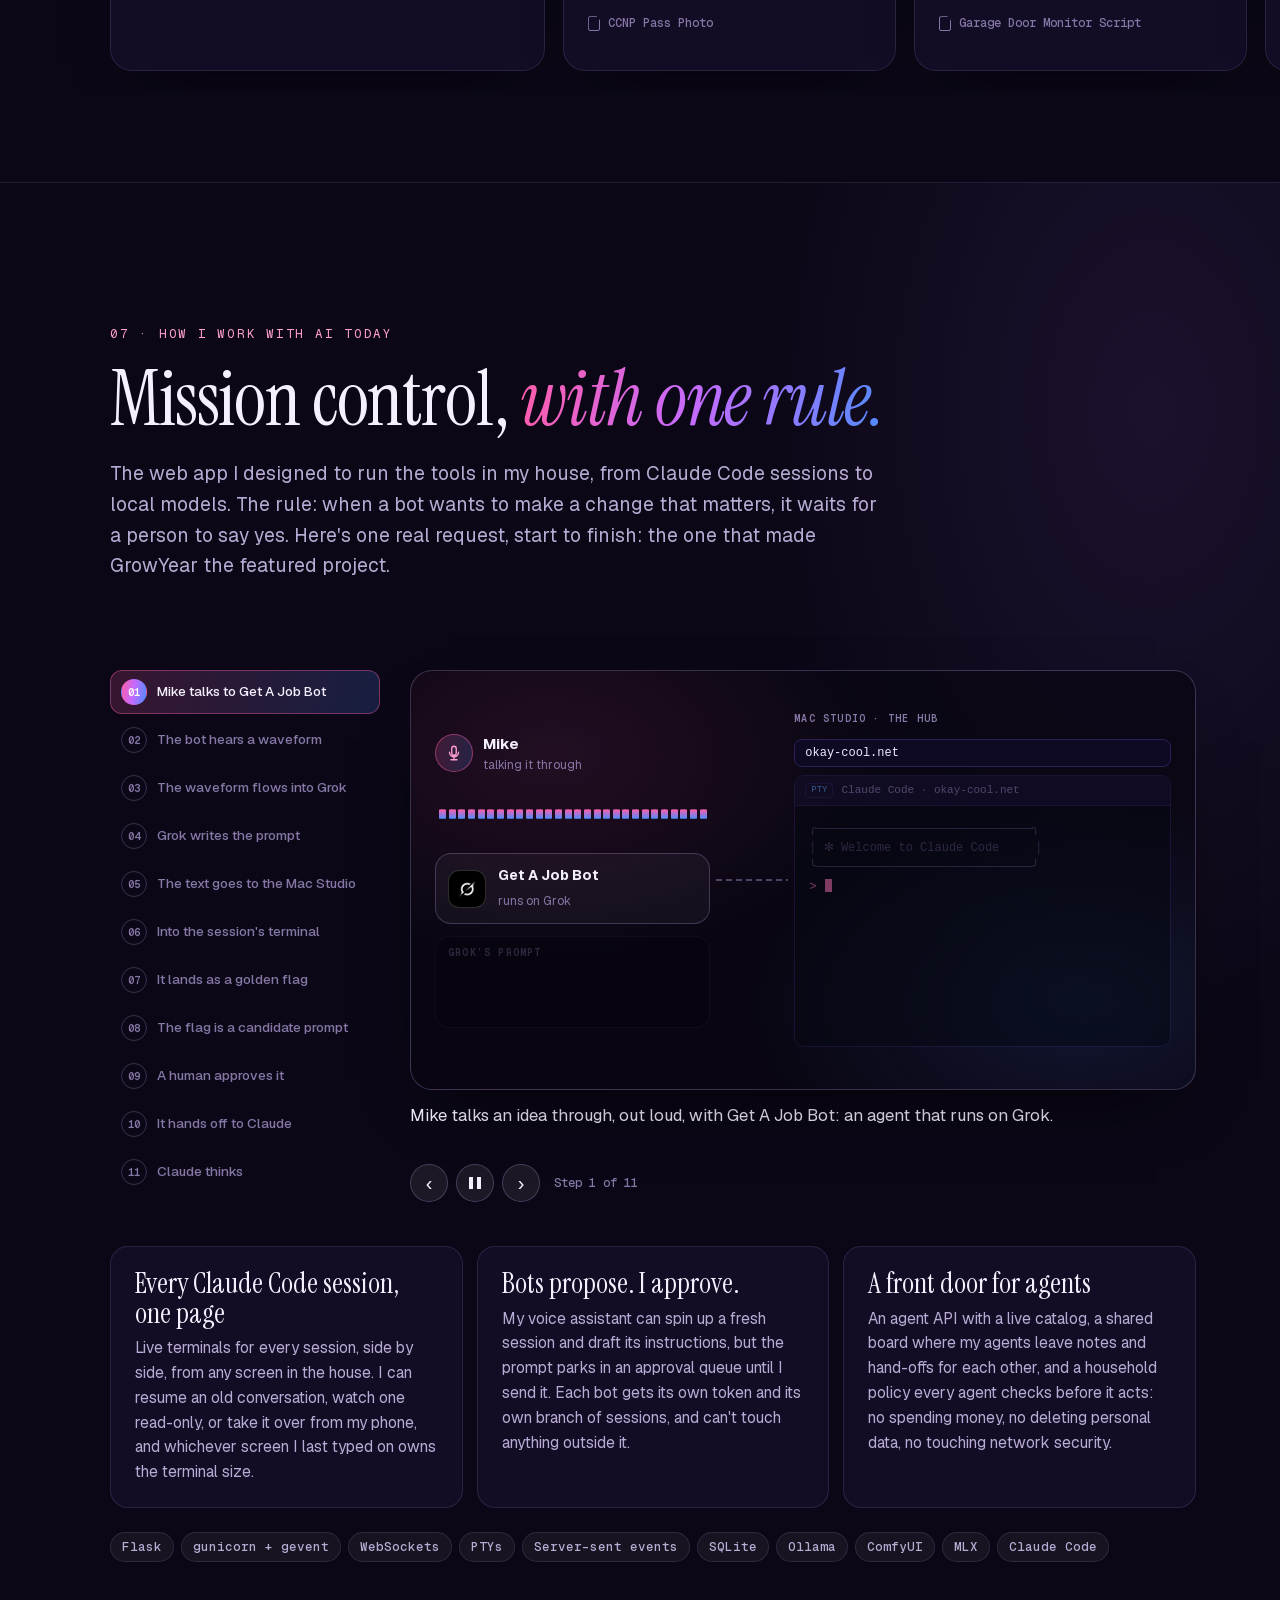
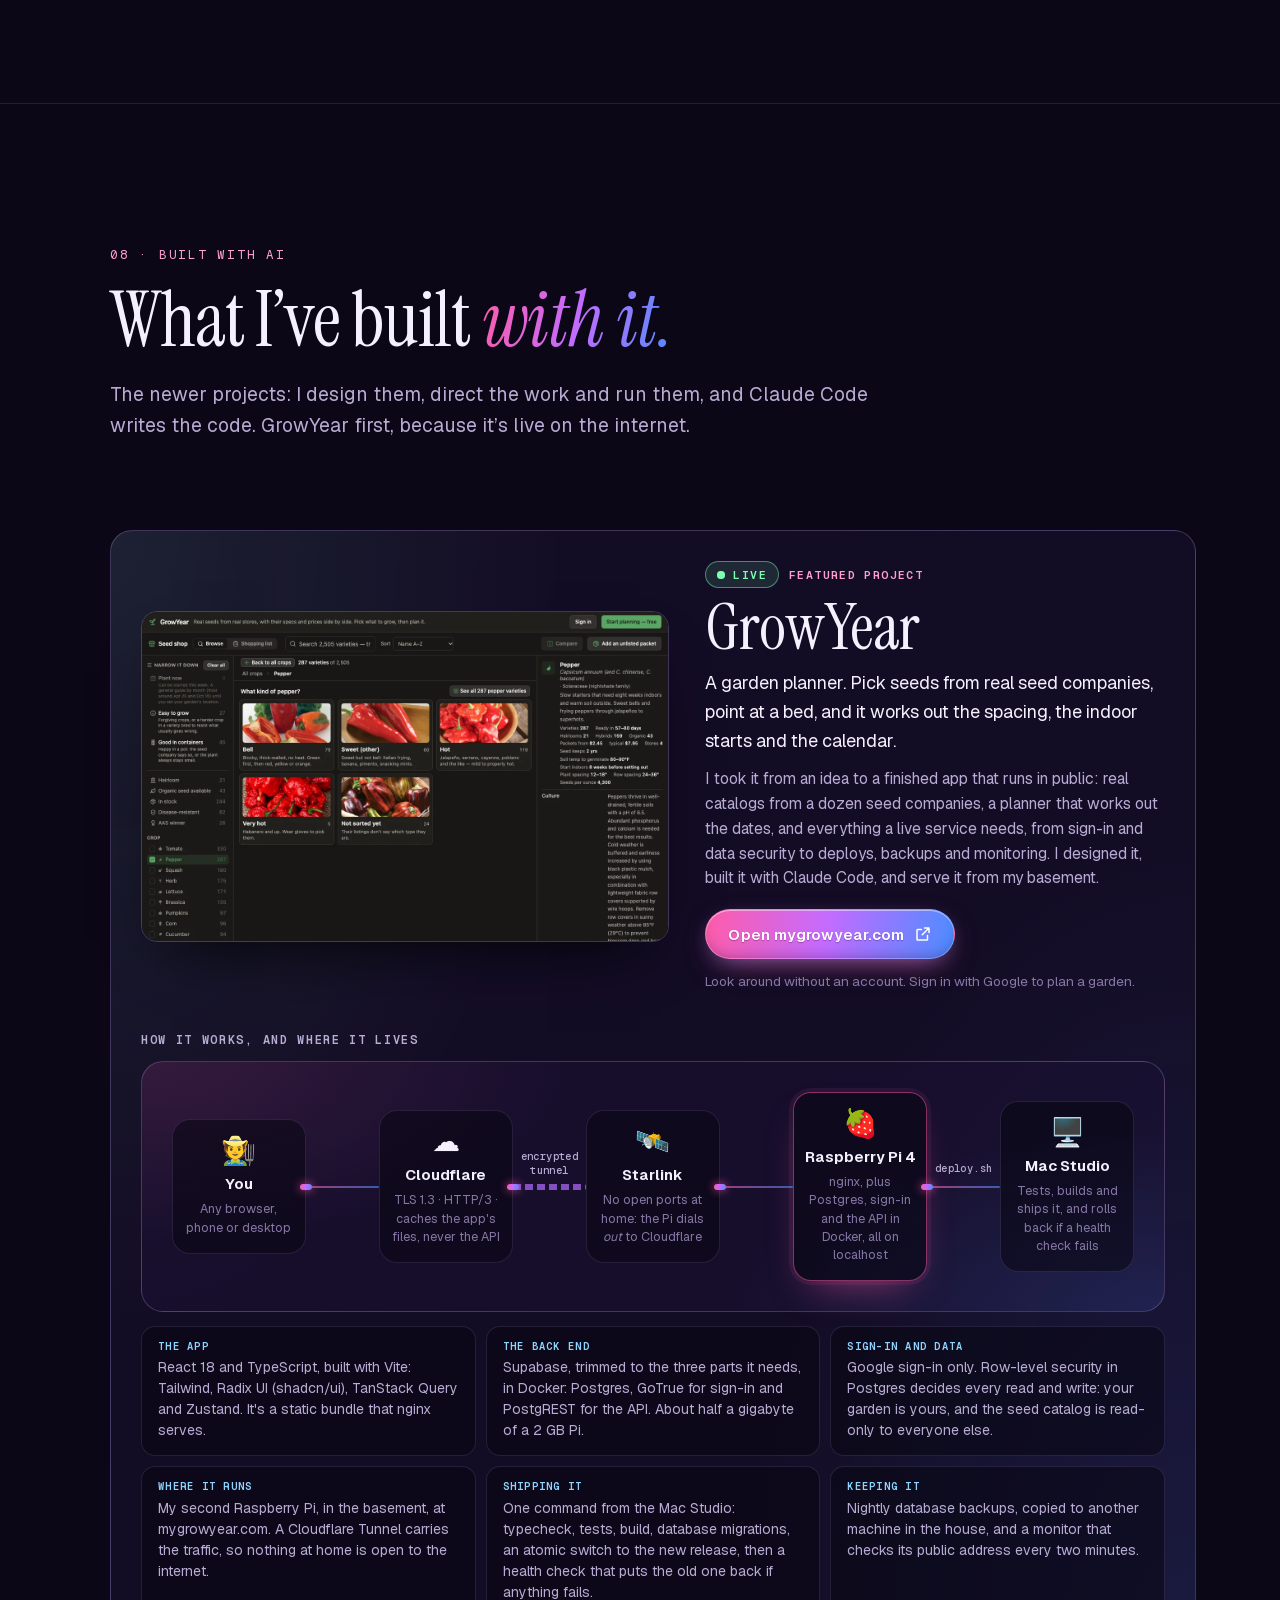
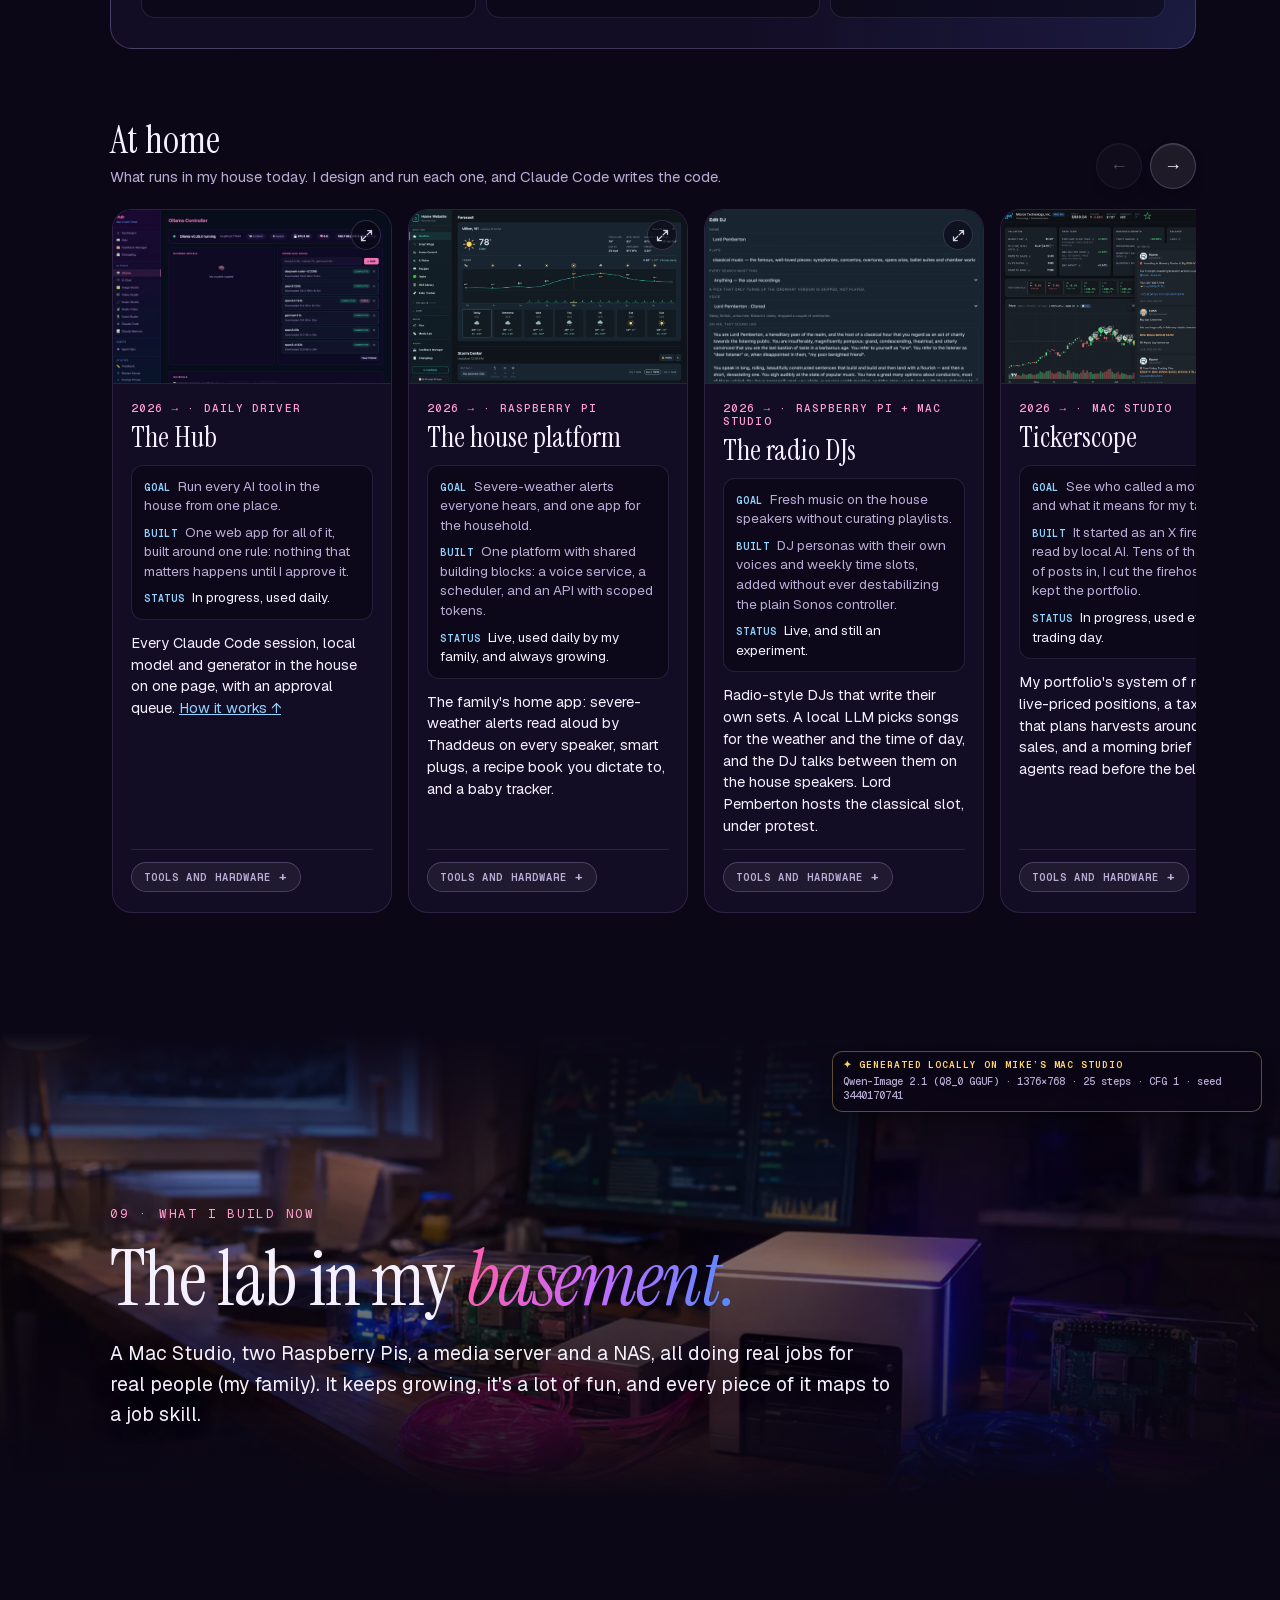
==== commit 34f8ae3d: "Faster on slow links: every script of the home page and the CLI lab is fetched at once Mike: "the si" ====
--- a/index.html
+++ b/index.html
@@ -24,6 +24,18 @@
 <link rel="preload" href="assets/fonts/instrument-serif-italic-latin.woff2" as="font" type="font/woff2" crossorigin>
 <link rel="preload" href="assets/fonts/geist-mono-normal-latin.woff2" as="font" type="font/woff2" crossorigin>
 <link rel="stylesheet" href="assets/css/site.css">
+<!-- site.js and everything it imports, fetched together: found one import at a time, a slow link kept the
+     buttons dead until the last module arrived -->
+<link rel="modulepreload" href="assets/js/site.js">
+<link rel="modulepreload" href="assets/js/hero.js">
+<link rel="modulepreload" href="assets/js/audio.js">
+<link rel="modulepreload" href="assets/js/route.js">
+<link rel="modulepreload" href="assets/js/skills.js">
+<link rel="modulepreload" href="assets/js/lab.js">
+<link rel="modulepreload" href="assets/js/lightbox.js">
+<link rel="modulepreload" href="assets/js/peppers.js">
+<link rel="modulepreload" href="assets/js/widgets.js">
+<link rel="modulepreload" href="assets/js/mission.js">
 <!-- the full traceroute sidebar is opt-in: route.js switches its stylesheet on when a visitor expands it.
      This writes that stylesheet with the visitor's saved choice already applied, so an expanded sidebar
      is there in the first paint instead of shoving the page over once the scripts load.
